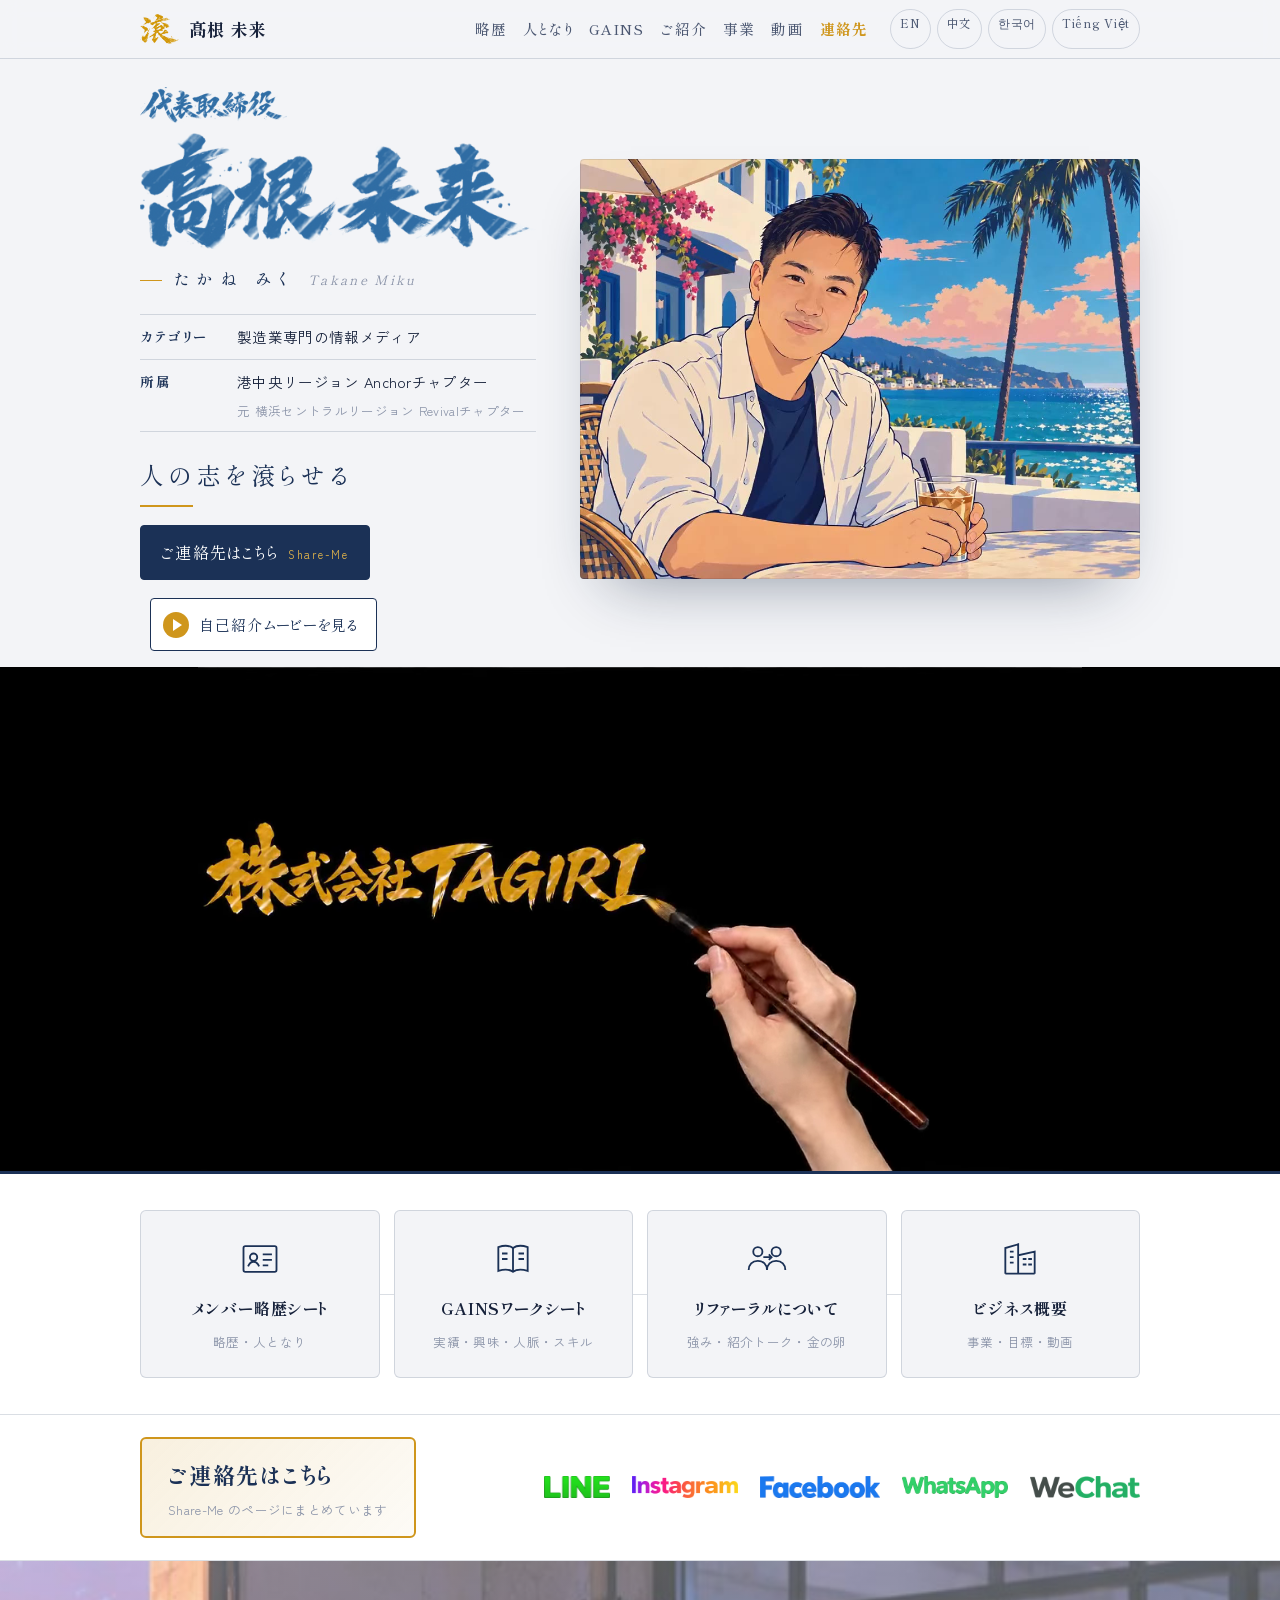
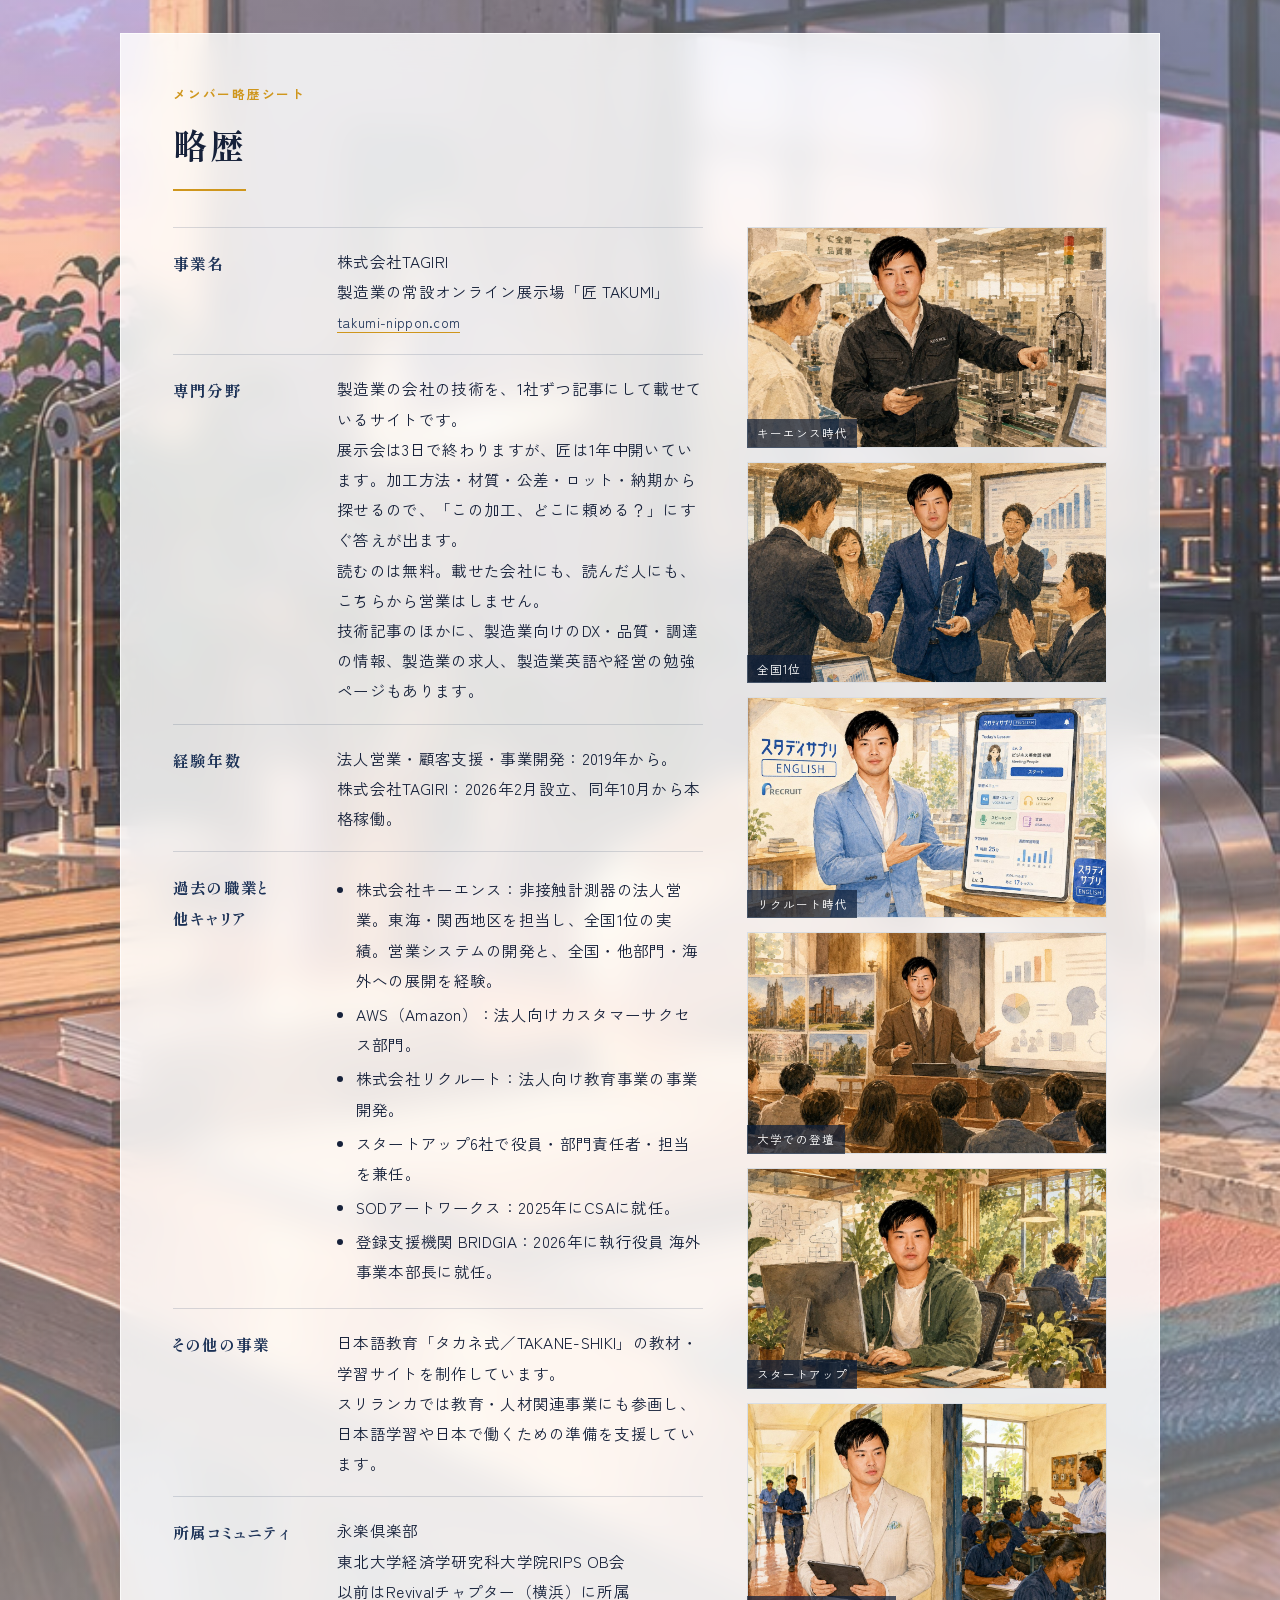
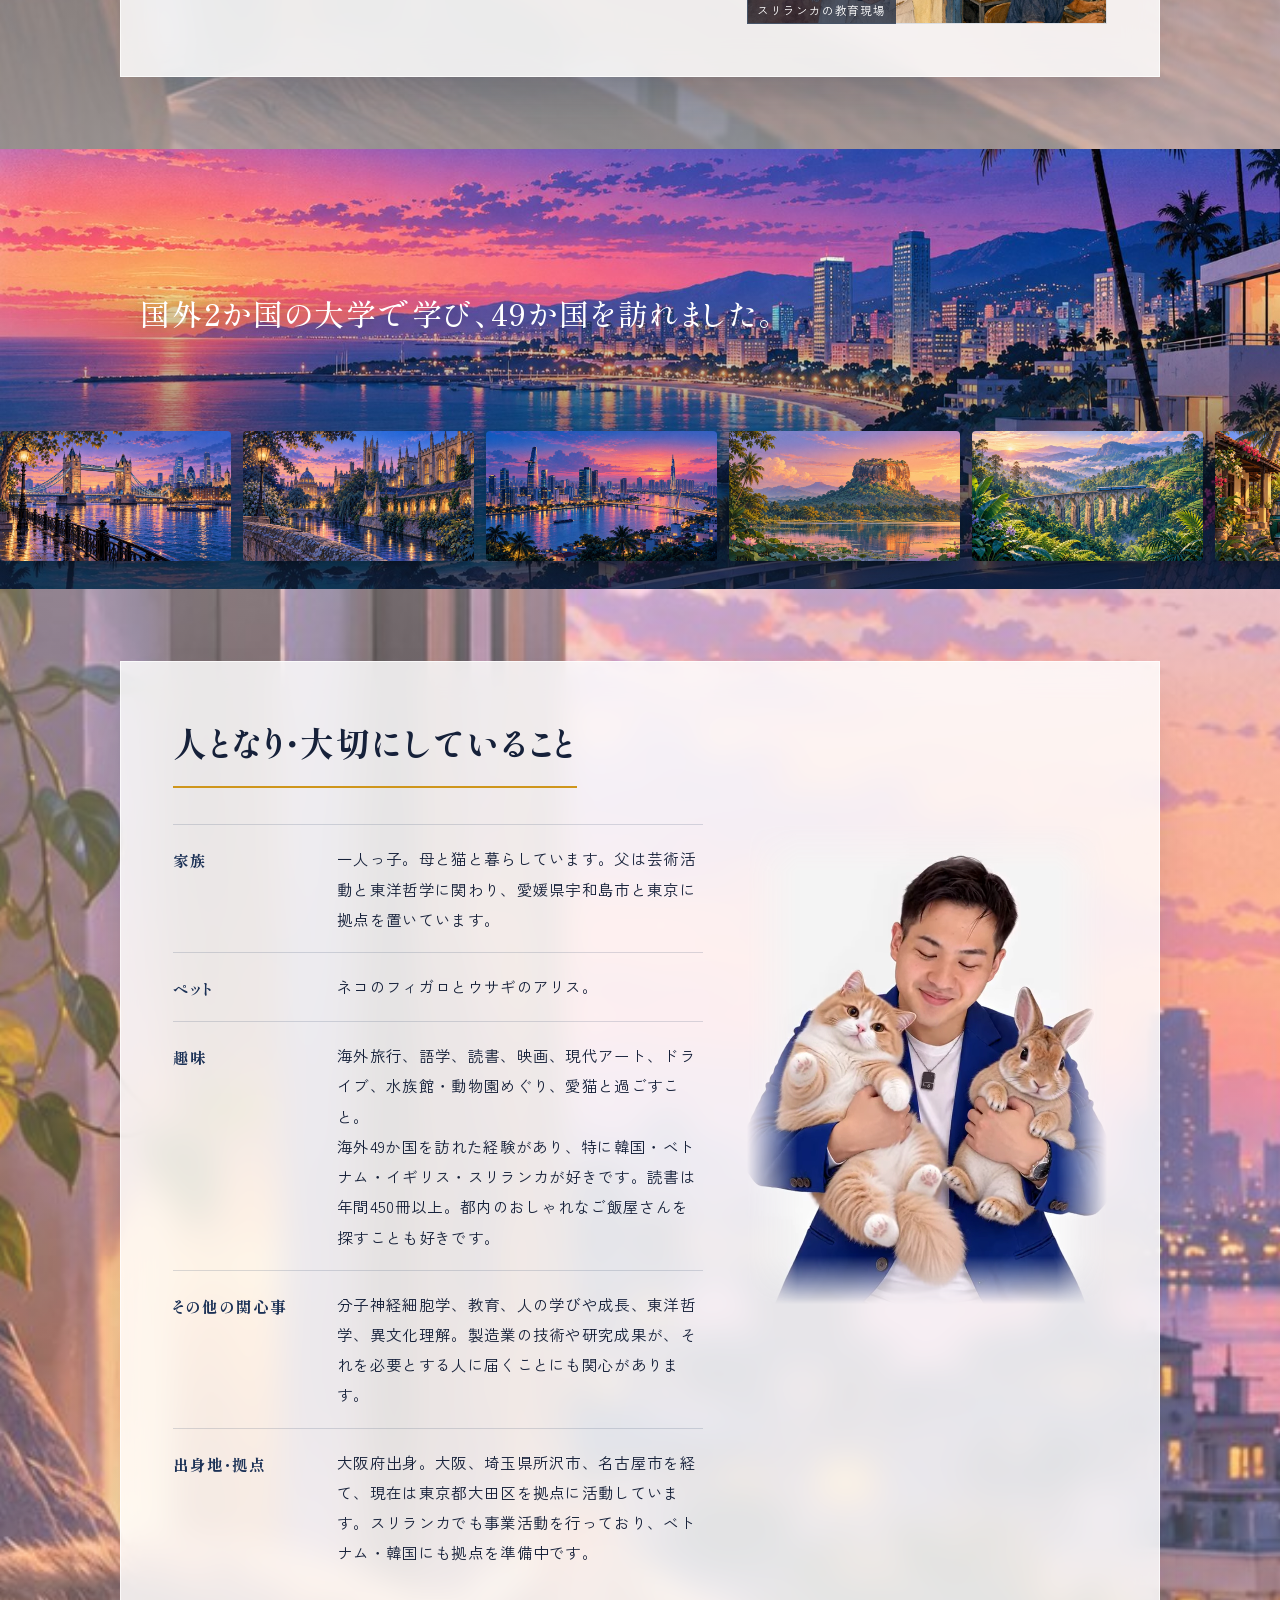
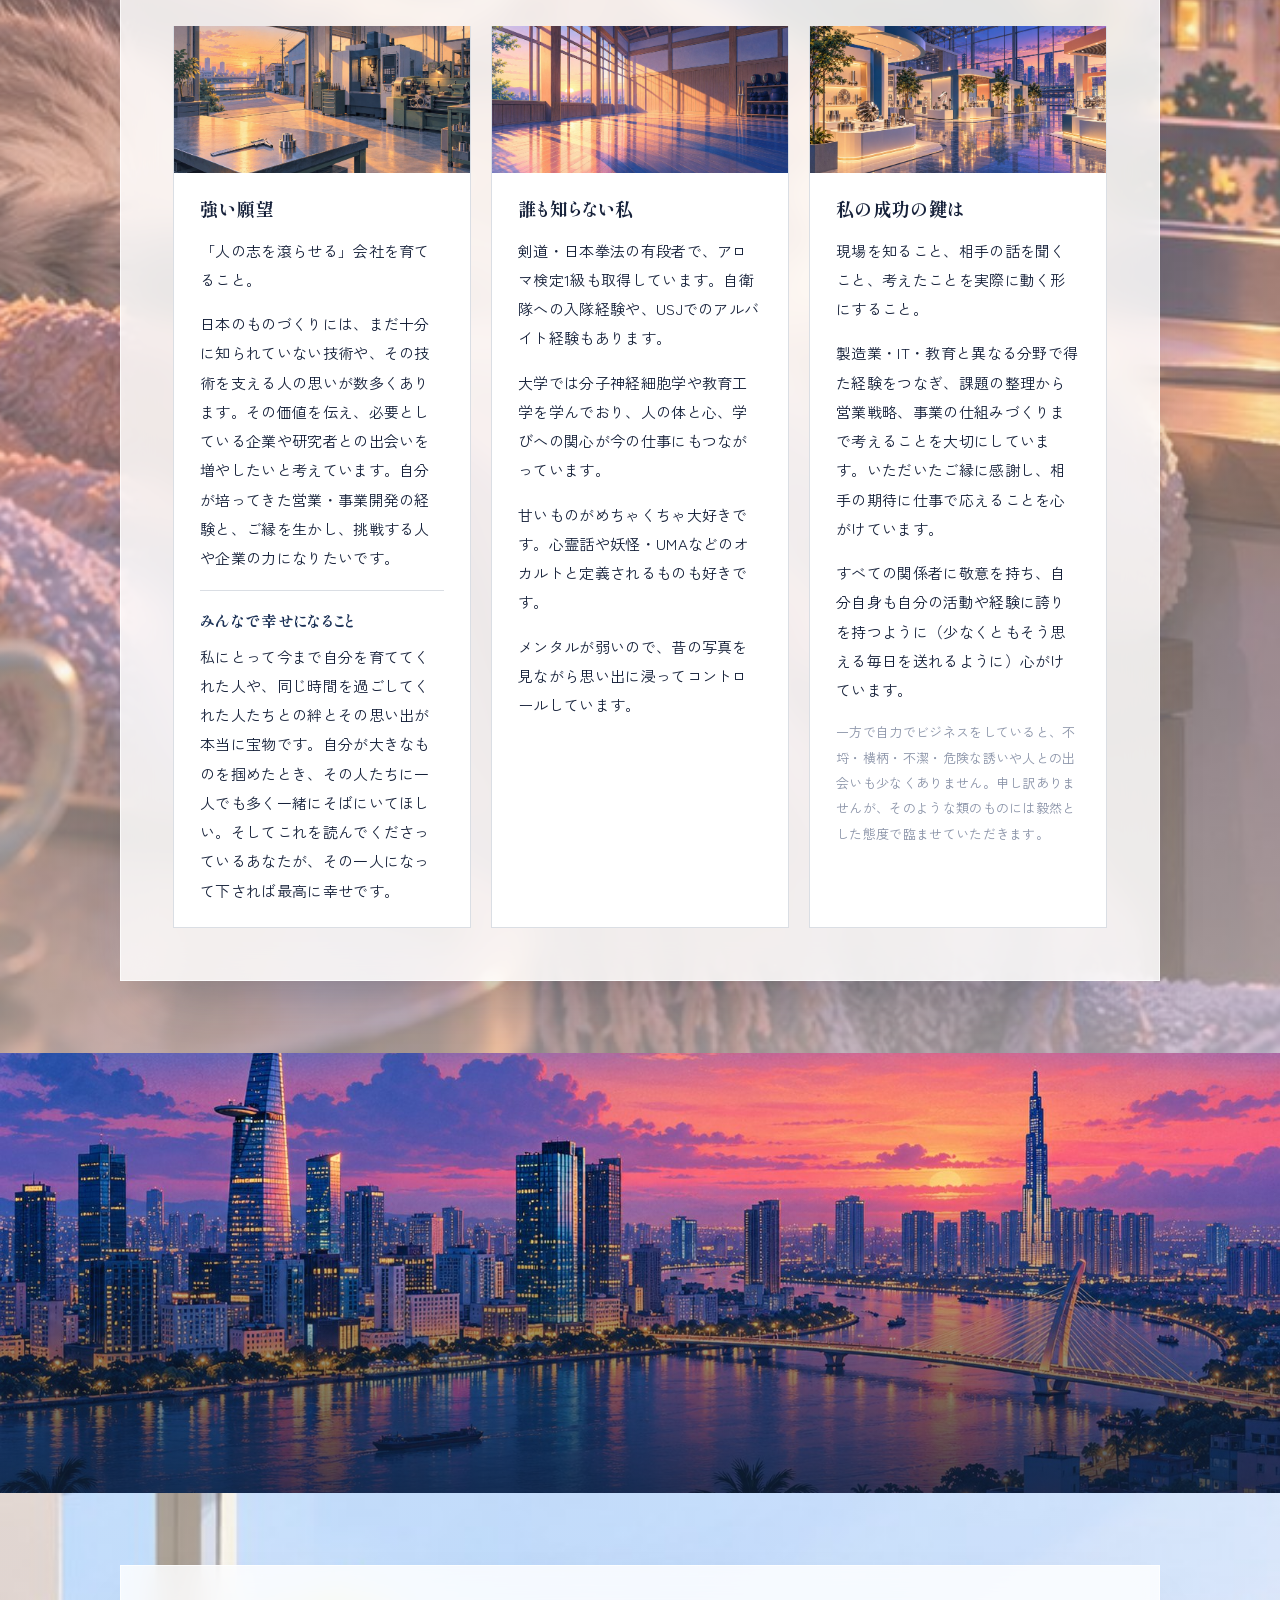
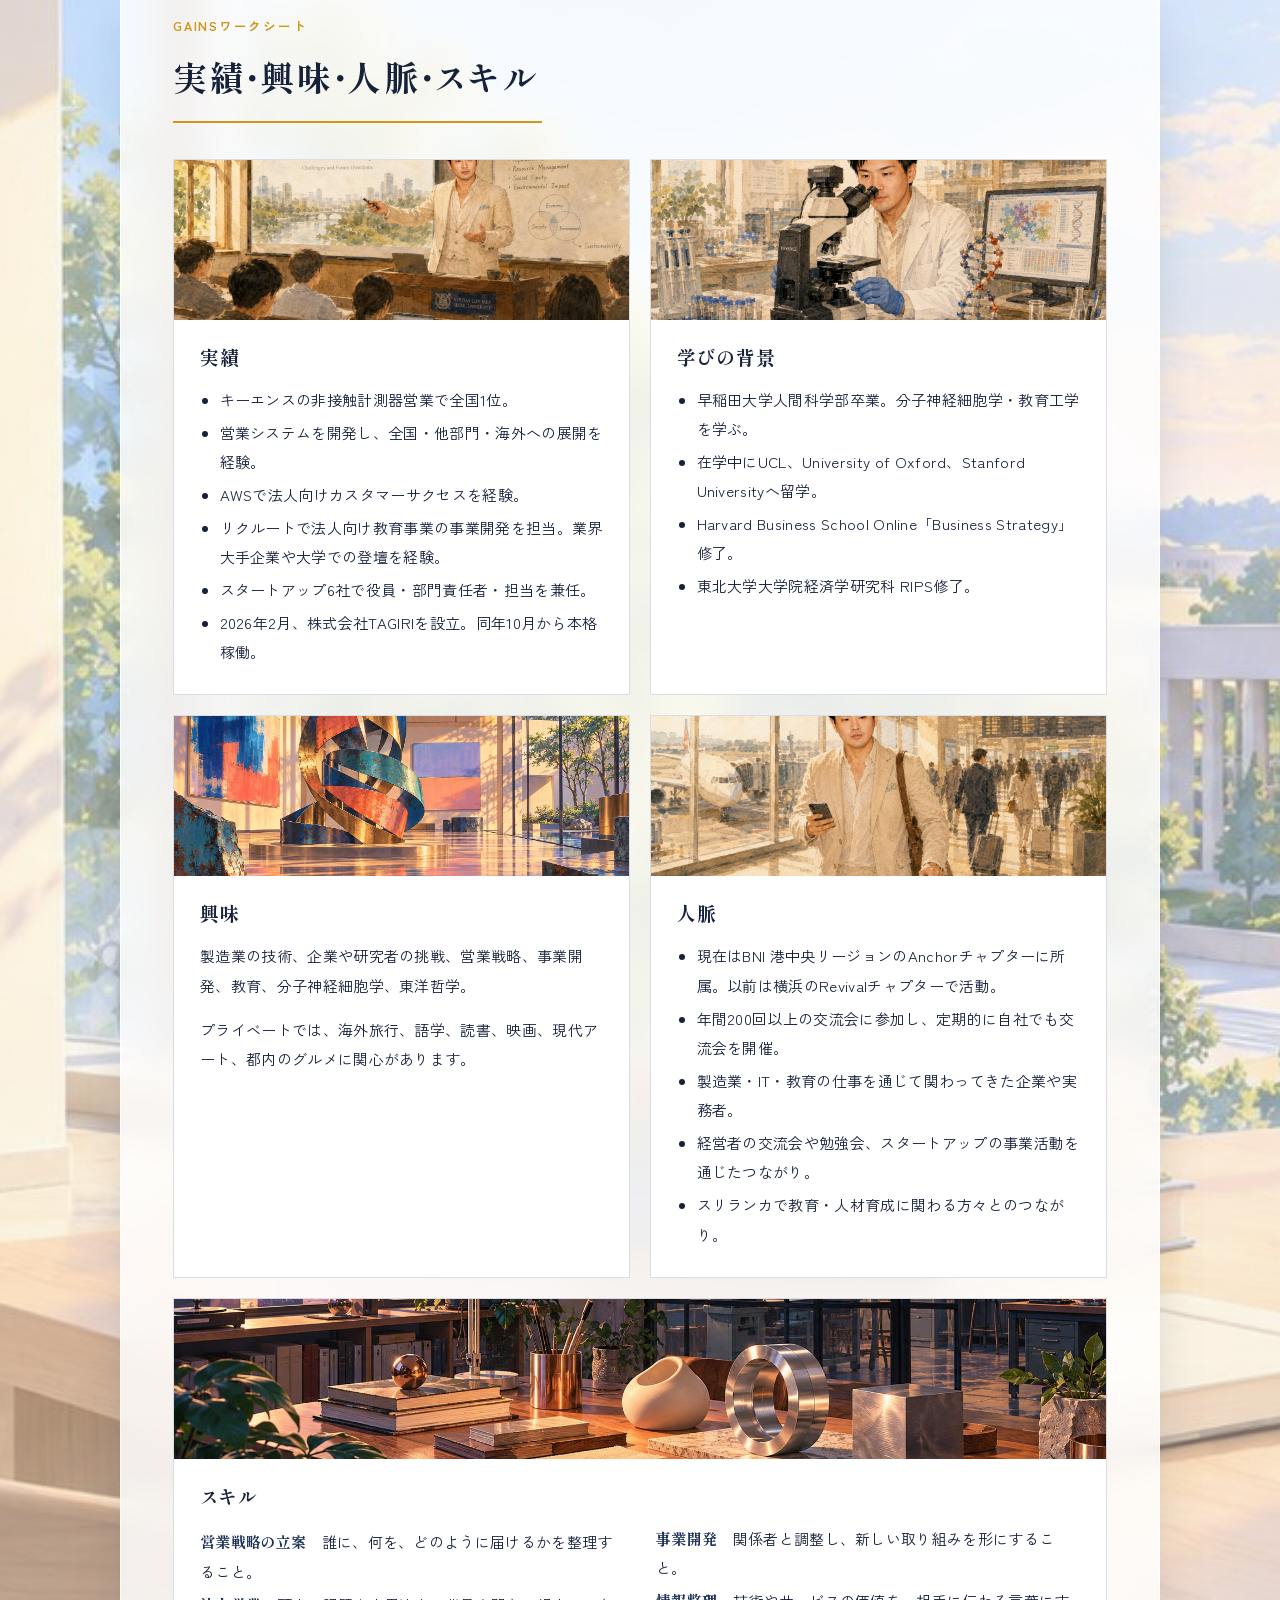
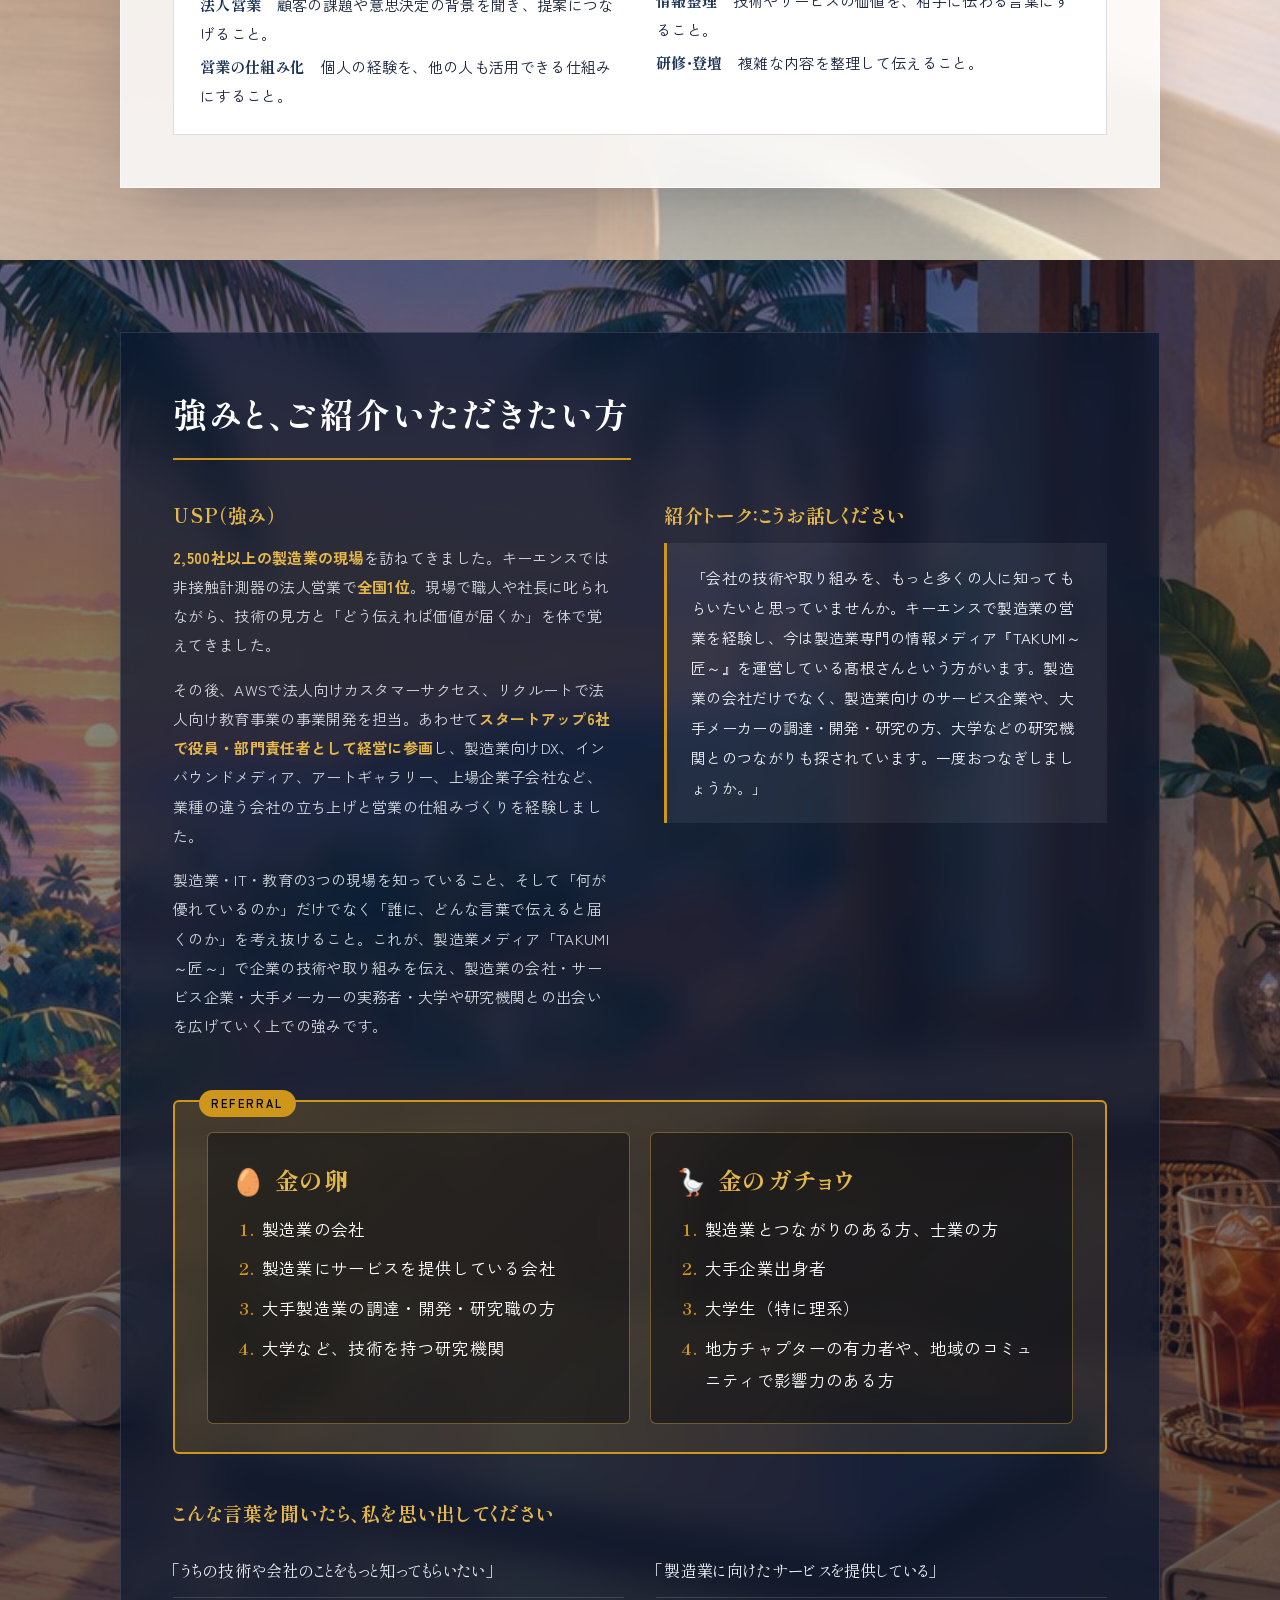
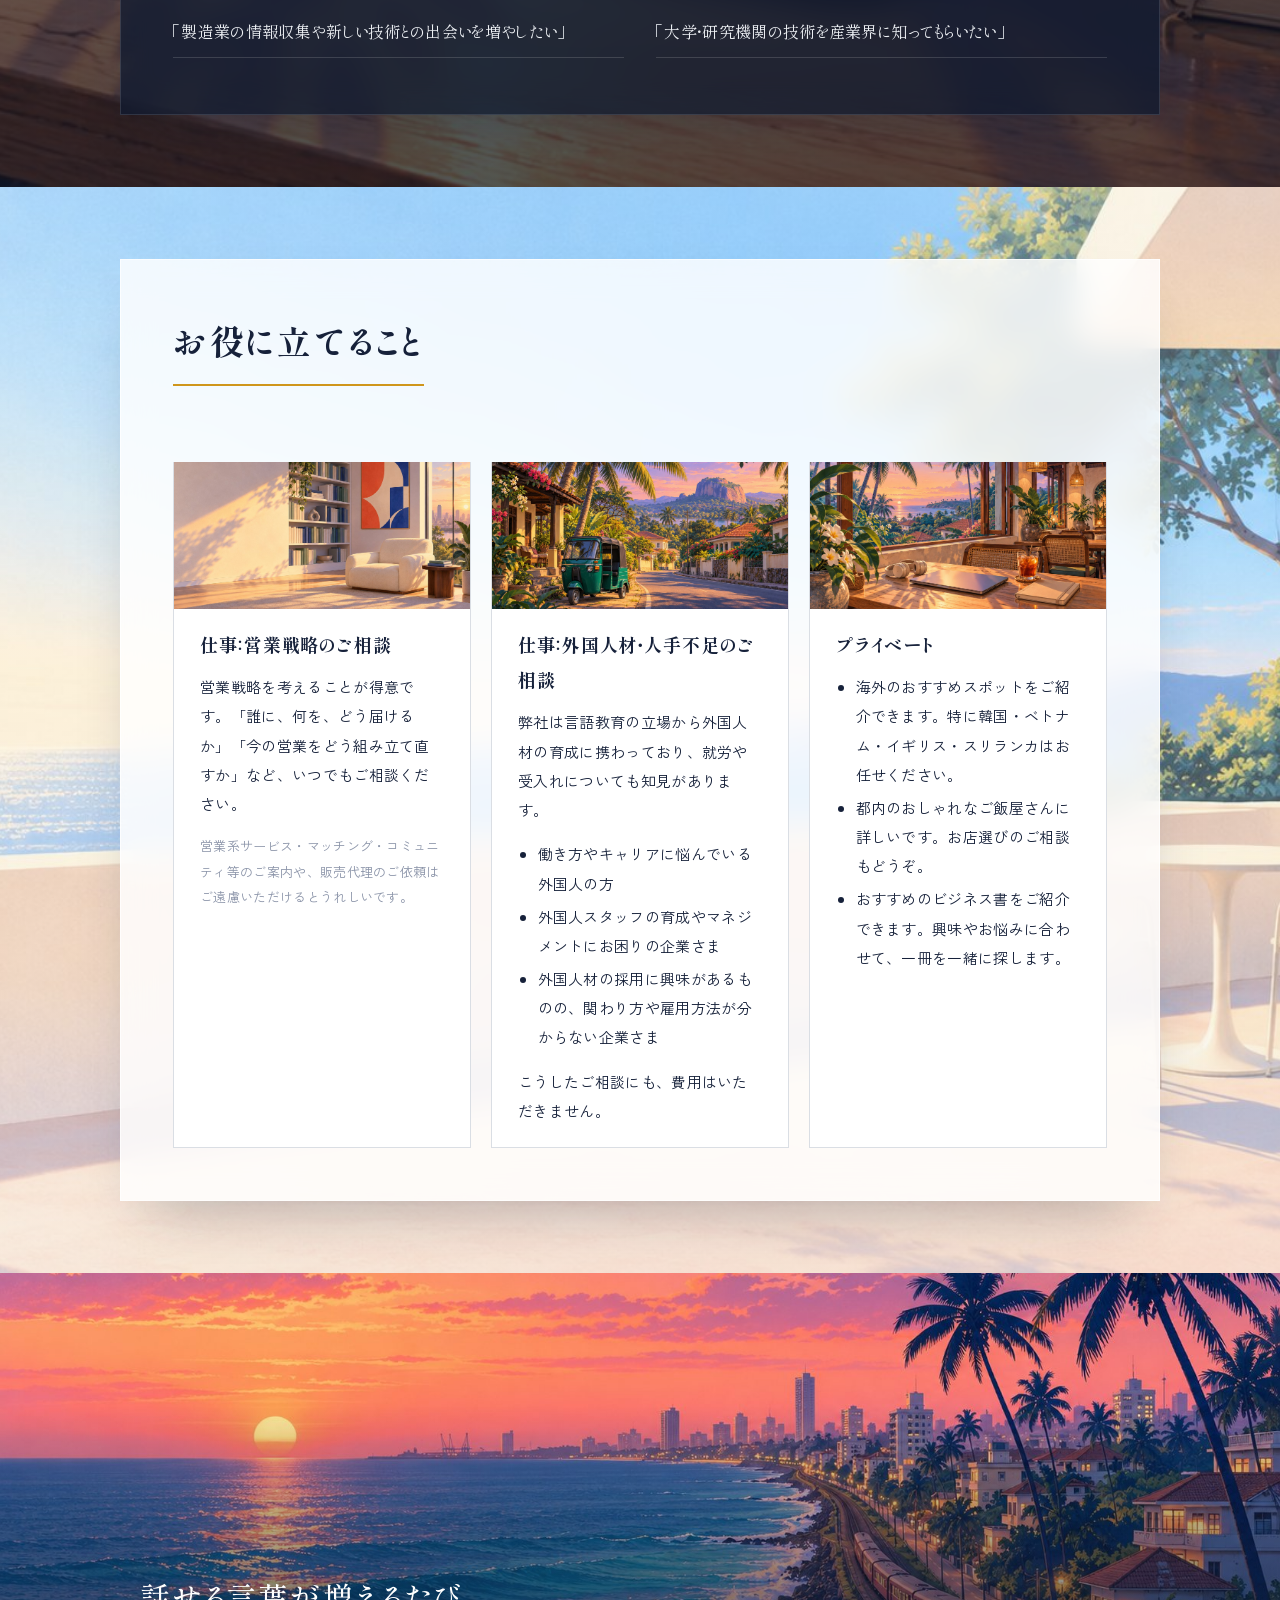
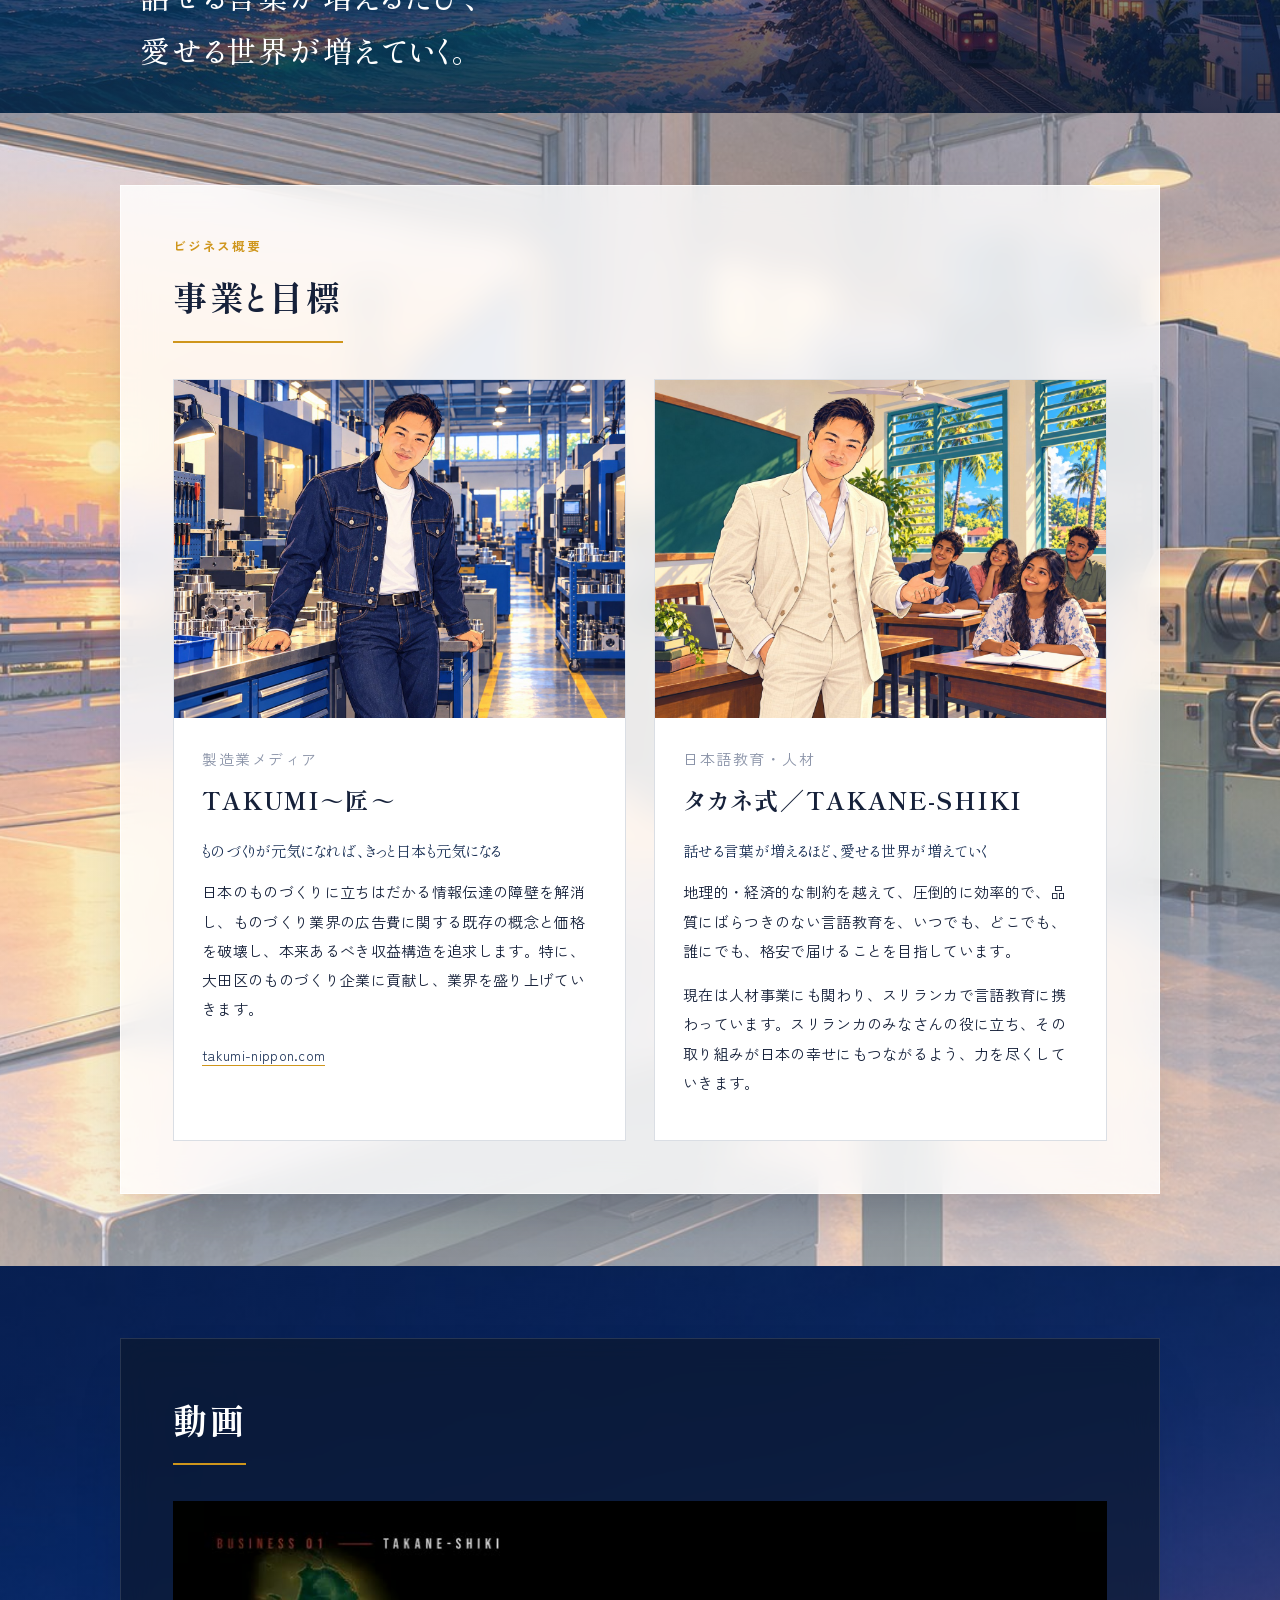
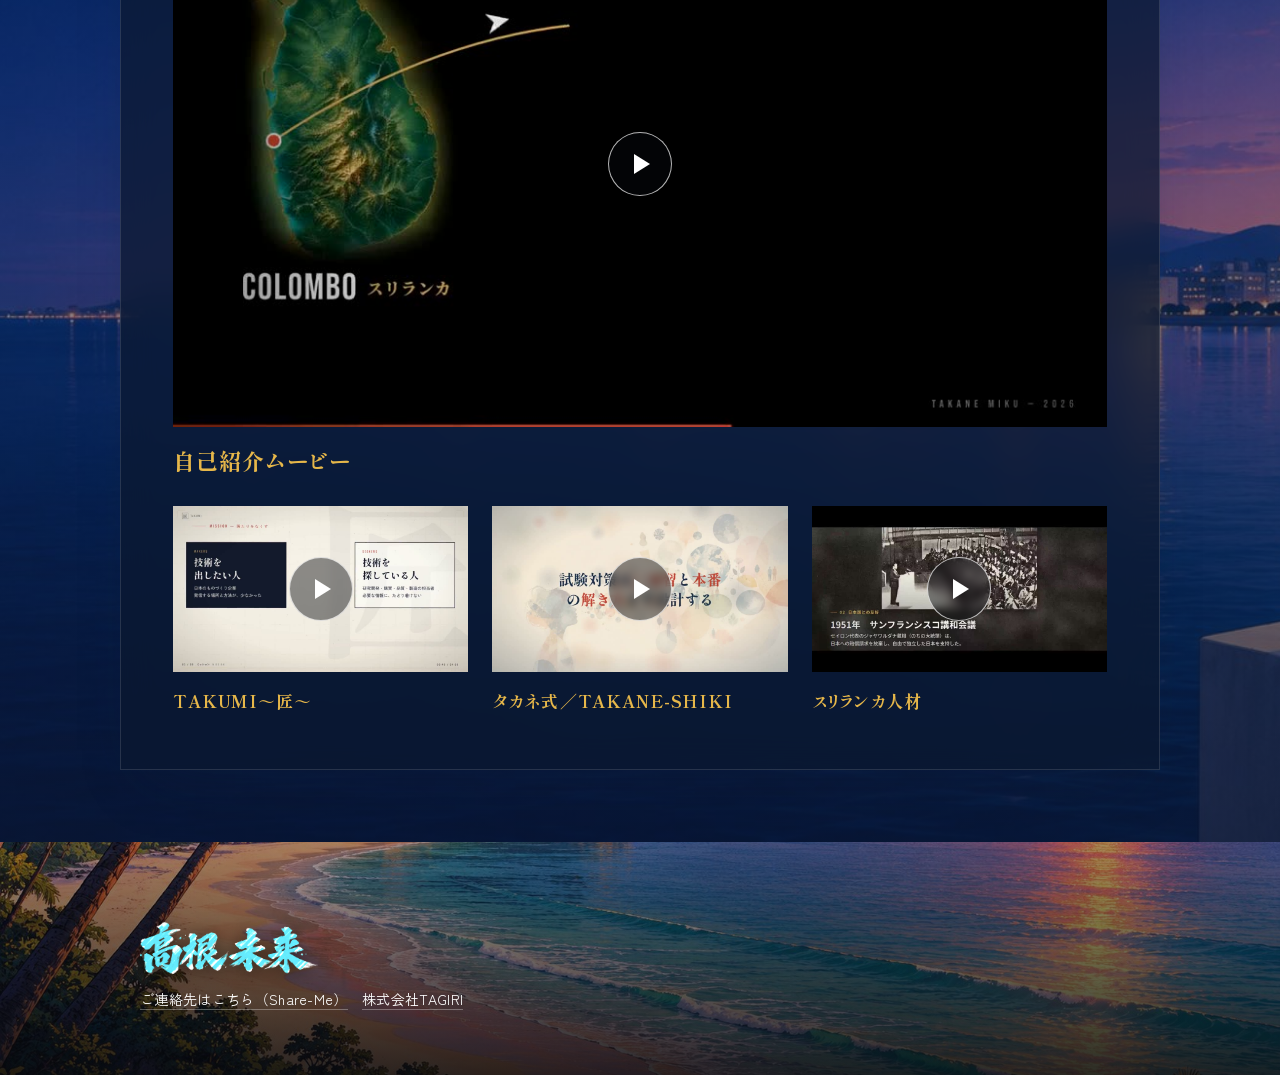
==== index.html @ 03293dcf "自己紹介ムービーを動画セクションの先頭に大きく配置、トップに「自己紹介ムービーを見る」ボタン Co-Authored-By: Claude Fable 5.1 <noreply@anthropic.c" ====
<!doctype html>
<html lang="ja">
<head>
<meta charset="utf-8">
<meta name="viewport" content="width=device-width, initial-scale=1">
<meta name="robots" content="noindex, nofollow, noarchive">
<title>髙根 未来</title>
<meta name="description" content="髙根 未来（株式会社TAGIRI 代表取締役）の自己紹介ページ">
<link rel="preconnect" href="https://fonts.googleapis.com">
<link rel="preconnect" href="https://fonts.gstatic.com" crossorigin>
<link href="https://fonts.googleapis.com/css2?family=Shippori+Mincho:wght@500;700&family=Zen+Kaku+Gothic+New:wght@400;500;700&display=swap" rel="stylesheet">
<link rel="stylesheet" href="assets/style.css?v=20261019g">
<link rel="icon" href="data:image/svg+xml,%3Csvg xmlns='http://www.w3.org/2000/svg' viewBox='0 0 32 32'%3E%3Crect width='32' height='32' rx='4' fill='%2307090e'/%3E%3Ctext x='16' y='23' text-anchor='middle' font-size='20' font-family='serif' font-weight='700' fill='%23cf961c'%3E滾%3C/text%3E%3C/svg%3E">
</head>
<body>

<header class="top">
  <div class="wrap">
    <a class="brand" href="#"><img src="assets/lettering/tagiru.png" alt="滾"><span>髙根 未来</span></a>
    <nav class="nav">
      <a href="#bio">略歴</a>
      <a href="#person">人となり</a>
      <a href="#gains">GAINS</a>
      <a href="#ask">ご紹介</a>
      <a href="#works">事業</a>
      <a href="#videos">動画</a>
      <a class="nav-contact" href="#contact">連絡先</a>
      <a class="nav-lang" href="en.html">EN</a>
      <a class="nav-lang" href="zh.html">中文</a>
      <a class="nav-lang" href="ko.html">한국어</a>
      <a class="nav-lang" href="vi.html">Tiếng Việt</a>
    </nav>
  </div>
</header>

<section class="hero">
  <div class="wrap">
    <div class="hero-text">
      <img class="lettering-title rise" src="assets/lettering/title.png" alt="代表取締役">
      <img class="lettering-name rise" src="assets/lettering/name.png" alt="髙根 未来">
      <p class="reading rise"><span class="kana">たかね みく</span><span class="roman">Takane Miku</span></p>
      <dl class="hero-facts rise">
        <div><dt>カテゴリー</dt><dd>製造業専門の情報メディア</dd></div>
        <div><dt>所属</dt><dd>港中央リージョン Anchorチャプター<br><small>元 横浜セントラルリージョン Revivalチャプター</small></dd></div>
      </dl>
      <p class="tagline rise">人の志を滾らせる</p>
      <a class="contact-btn rise" href="https://share-me.design/miku39219?p=2775" target="_blank" rel="noopener">ご連絡先はこちら<span>Share-Me</span></a>
      <a class="watch-btn rise" href="#selfIntro" id="watchBtn"><b></b>自己紹介ムービーを見る</a>
    </div>
    <div class="hero-video rise">
      <video autoplay muted loop playsinline poster="assets/hero-poster.jpg">
        <source src="assets/hero-loop.mp4" type="video/mp4">
        <source src="assets/hero-loop.webm" type="video/webm">
      </video>
    </div>
  </div>
  <div class="brush rise" id="brush">
    <video id="brushVideo" muted playsinline preload="auto" poster="assets/intro-end.jpg">
      <source src="assets/intro.mp4" type="video/mp4">
      <source src="assets/intro.webm" type="video/webm">
    </video>
    <button class="replay" id="brushReplay" type="button" aria-label="もう一度再生">↻</button>
  </div>
</section>

<nav class="cards" aria-label="目次">
  <div class="wrap">
    <a class="card rise" href="#bio">
      <svg viewBox="0 0 48 48" fill="none" stroke="currentColor" stroke-width="2"><rect x="6" y="10" width="36" height="28" rx="2"/><circle cx="17" cy="22" r="4"/><path d="M11 32c1.5-3.5 4-5 6-5s4.5 1.5 6 5M27 19h10M27 25h10M27 31h6"/></svg>
      <span>メンバー略歴シート</span>
      <small>略歴・人となり</small>
    </a>
    <a class="card rise" href="#gains">
      <svg viewBox="0 0 48 48" fill="none" stroke="currentColor" stroke-width="2"><path d="M24 12c-4-3-10-3-16-1v26c6-2 12-2 16 1 4-3 10-3 16-1V11c-6-2-12-2-16 1z"/><path d="M24 12v26M12 18h6M12 24h6M30 18h6M30 24h6"/></svg>
      <span>GAINSワークシート</span>
      <small>実績・興味・人脈・スキル</small>
    </a>
    <a class="card rise" href="#ask">
      <svg viewBox="0 0 48 48" fill="none" stroke="currentColor" stroke-width="2"><circle cx="14" cy="16" r="5"/><circle cx="34" cy="16" r="5"/><path d="M4 36c0-6 4-10 10-10s10 4 10 10M24 36c0-6 4-10 10-10s10 4 10 10"/><path d="M20 22h8M26 19l3 3-3 3"/></svg>
      <span>リファーラルについて</span>
      <small>強み・紹介トーク・金の卵</small>
    </a>
    <a class="card rise" href="#works">
      <svg viewBox="0 0 48 48" fill="none" stroke="currentColor" stroke-width="2"><path d="M8 40V12l14-4v32M22 40V20l18-4v24M8 40h32"/><path d="M13 16h4M13 22h4M13 28h4M27 24h4M33 24h4M27 30h4M33 30h4"/></svg>
      <span>ビジネス概要</span>
      <small>事業・目標・動画</small>
    </a>
  </div>
</nav>

<section class="contact" id="contact">
  <div class="wrap">
    <a class="contact-main" href="https://share-me.design/miku39219?p=2775" target="_blank" rel="noopener">
      <span class="contact-label">ご連絡先はこちら</span>
      <span class="contact-sub">Share-Me のページにまとめています</span>
    </a>
    <div class="sns">
      <a href="https://share-me.design/miku39219?p=2775" target="_blank" rel="noopener"><img src="assets/sns/line.png" alt="LINE"></a>
      <a href="https://share-me.design/miku39219?p=2775" target="_blank" rel="noopener"><img src="assets/sns/instagram.png" alt="Instagram"></a>
      <a href="https://share-me.design/miku39219?p=2775" target="_blank" rel="noopener"><img src="assets/sns/facebook.png" alt="Facebook"></a>
      <a href="https://share-me.design/miku39219?p=2775" target="_blank" rel="noopener"><img src="assets/sns/whatsapp.png" alt="WhatsApp"></a>
      <a href="https://share-me.design/miku39219?p=2775" target="_blank" rel="noopener"><img src="assets/sns/wechat.png" alt="WeChat"></a>
    </div>
  </div>
</section>

<main>
  <section class="section photo" id="bio" style="--img:url(../uploads/bg/workshop-desk.jpg)">
    <div class="wrap">
      <p class="part rv">メンバー略歴シート</p>
      <h2 class="rv">略歴</h2>
      <div class="split">
      <dl class="facts rv">
        <div><dt>事業名</dt><dd>株式会社TAGIRI<br>製造業の常設オンライン展示場「匠 TAKUMI」<br><a class="textlink" href="https://takumi-nippon.com/" target="_blank" rel="noopener">takumi-nippon.com</a></dd></div>
        <div><dt>専門分野</dt><dd>製造業の会社の技術を、1社ずつ記事にして載せているサイトです。<br>展示会は3日で終わりますが、匠は1年中開いています。加工方法・材質・公差・ロット・納期から探せるので、「この加工、どこに頼める？」にすぐ答えが出ます。<br>読むのは無料。載せた会社にも、読んだ人にも、こちらから営業はしません。<br>技術記事のほかに、製造業向けのDX・品質・調達の情報、製造業の求人、製造業英語や経営の勉強ページもあります。</dd></div>
        <div><dt>経験年数</dt><dd>法人営業・顧客支援・事業開発：2019年から。<br>株式会社TAGIRI：2026年2月設立、同年10月から本格稼働。</dd></div>
        <div><dt>過去の職業と<br>他キャリア</dt><dd>
          <ul>
            <li>株式会社キーエンス：非接触計測器の法人営業。東海・関西地区を担当し、全国1位の実績。営業システムの開発と、全国・他部門・海外への展開を経験。</li>
            <li>AWS（Amazon）：法人向けカスタマーサクセス部門。</li>
            <li>株式会社リクルート：法人向け教育事業の事業開発。</li>
            <li>スタートアップ6社で役員・部門責任者・担当を兼任。</li>
            <li>SODアートワークス：2025年にCSAに就任。</li>
            <li>登録支援機関 BRIDGIA：2026年に執行役員 海外事業本部長に就任。</li>
          </ul>
        </dd></div>
        <div><dt>その他の事業</dt><dd>日本語教育「タカネ式／TAKANE-SHIKI」の教材・学習サイトを制作しています。<br>スリランカでは教育・人材関連事業にも参画し、日本語学習や日本で働くための準備を支援しています。</dd></div>
        <div><dt>所属コミュニティ</dt><dd>永楽倶楽部<br>東北大学経済学研究科大学院RIPS OB会<br>以前はRevivalチャプター（横浜）に所属</dd></div>
      </dl>
      <div class="side-stack rv">
        <figure><img src="uploads/career/keyence.jpg" alt="" loading="lazy"><figcaption>キーエンス時代</figcaption></figure>
        <figure><img src="uploads/career/award.jpg" alt="" loading="lazy"><figcaption>全国1位</figcaption></figure>
        <figure><img src="uploads/career/studysapuri.jpg" alt="" loading="lazy"><figcaption>リクルート時代</figcaption></figure>
        <figure><img src="uploads/career/univ-lecture.jpg" alt="" loading="lazy"><figcaption>大学での登壇</figcaption></figure>
        <figure><img src="uploads/career/startup.jpg" alt="" loading="lazy"><figcaption>スタートアップ</figcaption></figure>
        <figure><img src="uploads/career/srilanka-school.jpg" alt="" loading="lazy"><figcaption>スリランカの教育現場</figcaption></figure>
      </div>
      </div>
    </div>
  </section>

  <div class="band" style="--img:url(../uploads/bg/coast-road.jpg); --pos:center 40%">
    <div class="wrap"><p class="band-text rv">国外2か国の大学で学び、49か国を訪れました。</p></div>
    <div class="strip" aria-hidden="true"><div class="strip-track"><img src="uploads/bg/london.jpg" alt="" loading="lazy"><img src="uploads/bg/oxford.jpg" alt="" loading="lazy"><img src="uploads/bg/city-river.jpg" alt="" loading="lazy"><img src="uploads/bg/sigiriya.jpg" alt="" loading="lazy"><img src="uploads/bg/srilanka-train.jpg" alt="" loading="lazy"><img src="uploads/bg/tuktuk.jpg" alt="" loading="lazy"><img src="uploads/bg/colombo-train.jpg" alt="" loading="lazy"><img src="uploads/bg/promenade.jpg" alt="" loading="lazy"><img src="uploads/bg/beach-sunset.jpg" alt="" loading="lazy"><img src="uploads/bg/osaka-castle.jpg" alt="" loading="lazy"><img src="uploads/bg/sea-sunset.jpg" alt="" loading="lazy"><img src="uploads/bg/white-arch-pool.jpg" alt="" loading="lazy"><img src="uploads/bg/london.jpg" alt="" loading="lazy"><img src="uploads/bg/oxford.jpg" alt="" loading="lazy"><img src="uploads/bg/city-river.jpg" alt="" loading="lazy"><img src="uploads/bg/sigiriya.jpg" alt="" loading="lazy"><img src="uploads/bg/srilanka-train.jpg" alt="" loading="lazy"><img src="uploads/bg/tuktuk.jpg" alt="" loading="lazy"><img src="uploads/bg/colombo-train.jpg" alt="" loading="lazy"><img src="uploads/bg/promenade.jpg" alt="" loading="lazy"><img src="uploads/bg/beach-sunset.jpg" alt="" loading="lazy"><img src="uploads/bg/osaka-castle.jpg" alt="" loading="lazy"><img src="uploads/bg/sea-sunset.jpg" alt="" loading="lazy"><img src="uploads/bg/white-arch-pool.jpg" alt="" loading="lazy"></div></div>
  </div>

  <section class="section photo" id="person" style="--img:url(../uploads/bg/cat-window.jpg); --pos:center 30%">
    <div class="wrap">
      <h2 class="rv">人となり・大切にしていること</h2>
      <div class="split">
      <dl class="facts rv">
        <div><dt>家族</dt><dd>一人っ子。母と猫と暮らしています。父は芸術活動と東洋哲学に関わり、愛媛県宇和島市と東京に拠点を置いています。</dd></div>
        <div><dt>ペット</dt><dd>ネコのフィガロとウサギのアリス。</dd></div>
        <div><dt>趣味</dt><dd>海外旅行、語学、読書、映画、現代アート、ドライブ、水族館・動物園めぐり、愛猫と過ごすこと。<br>海外49か国を訪れた経験があり、特に韓国・ベトナム・イギリス・スリランカが好きです。読書は年間450冊以上。都内のおしゃれなご飯屋さんを探すことも好きです。</dd></div>
        <div><dt>その他の関心事</dt><dd>分子神経細胞学、教育、人の学びや成長、東洋哲学、異文化理解。製造業の技術や研究成果が、それを必要とする人に届くことにも関心があります。</dd></div>
        <div><dt>出身地・拠点</dt><dd>大阪府出身。大阪、埼玉県所沢市、名古屋市を経て、現在は東京都大田区を拠点に活動しています。スリランカでも事業活動を行っており、ベトナム・韓国にも拠点を準備中です。</dd></div>
      </dl>
      <figure class="side cutout rv"><video autoplay muted loop playsinline poster="assets/pets-poster.jpg"><source src="assets/pets-loop.mp4" type="video/mp4"><source src="assets/pets-loop.webm" type="video/webm"></video></figure>
      </div>
      <div class="three rv">
        <div class="box">
          <div class="bh" style="--img:url(../uploads/bg/factory-sunset.jpg)"></div>
          <h3>強い願望</h3>
          <p>「人の志を滾らせる」会社を育てること。</p>
          <p>日本のものづくりには、まだ十分に知られていない技術や、その技術を支える人の思いが数多くあります。その価値を伝え、必要としている企業や研究者との出会いを増やしたいと考えています。自分が培ってきた営業・事業開発の経験と、ご縁を生かし、挑戦する人や企業の力になりたいです。</p>
          <h4>みんなで幸せになること</h4>
          <p>私にとって今まで自分を育ててくれた人や、同じ時間を過ごしてくれた人たちとの絆とその思い出が本当に宝物です。自分が大きなものを掴めたとき、その人たちに一人でも多く一緒にそばにいてほしい。そしてこれを読んでくださっているあなたが、その一人になって下されば最高に幸せです。</p>
        </div>
        <div class="box">
          <div class="bh" style="--img:url(../uploads/bg/dojo.jpg)"></div>
          <h3>誰も知らない私</h3>
          <p>剣道・日本拳法の有段者で、アロマ検定1級も取得しています。自衛隊への入隊経験や、USJでのアルバイト経験もあります。</p>
          <p>大学では分子神経細胞学や教育工学を学んでおり、人の体と心、学びへの関心が今の仕事にもつながっています。</p>
          <p>甘いものがめちゃくちゃ大好きです。心霊話や妖怪・UMAなどのオカルトと定義されるものも好きです。</p>
          <p>メンタルが弱いので、昔の写真を見ながら思い出に浸ってコントロールしています。</p>
        </div>
        <div class="box">
          <div class="bh" style="--img:url(../uploads/bg/expo-hall.jpg)"></div>
          <h3>私の成功の鍵は</h3>
          <p>現場を知ること、相手の話を聞くこと、考えたことを実際に動く形にすること。</p>
          <p>製造業・IT・教育と異なる分野で得た経験をつなぎ、課題の整理から営業戦略、事業の仕組みづくりまで考えることを大切にしています。いただいたご縁に感謝し、相手の期待に仕事で応えることを心がけています。</p>
          <p>すべての関係者に敬意を持ち、自分自身も自分の活動や経験に誇りを持つように（少なくともそう思える毎日を送れるように）心がけています。</p>
          <p class="note">一方で自力でビジネスをしていると、不埒・横柄・不潔・危険な誘いや人との出会いも少なくありません。申し訳ありませんが、そのような類のものには毅然とした態度で臨ませていただきます。</p>
        </div>
      </div>
    </div>
  </section>

  <div class="band" style="--img:url(../uploads/bg/city-river.jpg); --pos:center 40%">
    <div class="wrap"><p class="band-text rv">今はスリランカと、韓国・ベトナムを中心に<br>ビジネスで関わらせていただいています。</p></div>
  </div>

  <section class="section photo" id="gains" style="--img:url(../uploads/bg/study-desk.jpg)">
    <div class="wrap">
      <p class="part rv">GAINSワークシート</p>
      <h2 class="rv">実績・興味・人脈・スキル</h2>
      <div class="gains">
        <div class="gain rv">
          <div class="bh" style="--img:url(../uploads/career/seoul-lecture.jpg)"></div>
          <h3>実績</h3>
          <ul>
            <li>キーエンスの非接触計測器営業で全国1位。</li>
            <li>営業システムを開発し、全国・他部門・海外への展開を経験。</li>
            <li>AWSで法人向けカスタマーサクセスを経験。</li>
            <li>リクルートで法人向け教育事業の事業開発を担当。業界大手企業や大学での登壇を経験。</li>
            <li>スタートアップ6社で役員・部門責任者・担当を兼任。</li>
            <li>2026年2月、株式会社TAGIRIを設立。同年10月から本格稼働。</li>
          </ul>
        </div>
        <div class="gain rv">
          <div class="bh" style="--img:url(../uploads/career/lab.jpg)"></div>
          <h3>学びの背景</h3>
          <ul>
            <li>早稲田大学人間科学部卒業。分子神経細胞学・教育工学を学ぶ。</li>
            <li>在学中にUCL、University of Oxford、Stanford Universityへ留学。</li>
            <li>Harvard Business School Online「Business Strategy」修了。</li>
            <li>東北大学大学院経済学研究科 RIPS修了。</li>
          </ul>
        </div>
        <div class="gain rv">
          <div class="bh" style="--img:url(../uploads/bg/gallery.jpg)"></div>
          <h3>興味</h3>
          <p>製造業の技術、企業や研究者の挑戦、営業戦略、事業開発、教育、分子神経細胞学、東洋哲学。</p>
          <p>プライベートでは、海外旅行、語学、読書、映画、現代アート、都内のグルメに関心があります。</p>
        </div>
        <div class="gain rv">
          <div class="bh" style="--img:url(../uploads/career/airport.jpg)"></div>
          <h3>人脈</h3>
          <ul>
            <li>現在はBNI 港中央リージョンのAnchorチャプターに所属。以前は横浜のRevivalチャプターで活動。</li>
            <li>年間200回以上の交流会に参加し、定期的に自社でも交流会を開催。</li>
            <li>製造業・IT・教育の仕事を通じて関わってきた企業や実務者。</li>
            <li>経営者の交流会や勉強会、スタートアップの事業活動を通じたつながり。</li>
            <li>スリランカで教育・人材育成に関わる方々とのつながり。</li>
          </ul>
        </div>
        <div class="gain rv wide">
          <div class="bh" style="--img:url(../uploads/bg/workshop-desk.jpg)"></div>
          <h3>スキル</h3>
          <ul class="two-col">
            <li><b>営業戦略の立案</b>　誰に、何を、どのように届けるかを整理すること。</li>
            <li><b>法人営業</b>　顧客の課題や意思決定の背景を聞き、提案につなげること。</li>
            <li><b>営業の仕組み化</b>　個人の経験を、他の人も活用できる仕組みにすること。</li>
            <li><b>事業開発</b>　関係者と調整し、新しい取り組みを形にすること。</li>
            <li><b>情報整理</b>　技術やサービスの価値を、相手に伝わる言葉にすること。</li>
            <li><b>研修・登壇</b>　複雑な内容を整理して伝えること。</li>
          </ul>
        </div>
      </div>
    </div>
  </section>

  <section class="section dark photo" id="ask" style="--img:url(../uploads/bg/cafe-laptop.jpg)">
    <div class="wrap">
      <h2 class="rv">強みと、ご紹介いただきたい方</h2>
      <div class="ask-grid">
        <div class="rv">
          <h3>USP（強み）</h3>
          <p><b>2,500社以上の製造業の現場</b>を訪ねてきました。キーエンスでは非接触計測器の法人営業で<b>全国1位</b>。現場で職人や社長に叱られながら、技術の見方と「どう伝えれば価値が届くか」を体で覚えてきました。</p>
          <p>その後、AWSで法人向けカスタマーサクセス、リクルートで法人向け教育事業の事業開発を担当。あわせて<b>スタートアップ6社で役員・部門責任者として経営に参画</b>し、製造業向けDX、インバウンドメディア、アートギャラリー、上場企業子会社など、業種の違う会社の立ち上げと営業の仕組みづくりを経験しました。</p>
          <p>製造業・IT・教育の3つの現場を知っていること、そして「何が優れているのか」だけでなく「誰に、どんな言葉で伝えると届くのか」を考え抜けること。これが、製造業メディア「TAKUMI～匠～」で企業の技術や取り組みを伝え、製造業の会社・サービス企業・大手メーカーの実務者・大学や研究機関との出会いを広げていく上での強みです。</p>
        </div>
        <div class="rv">
          <h3>紹介トーク：こうお話しください</h3>
          <blockquote>「会社の技術や取り組みを、もっと多くの人に知ってもらいたいと思っていませんか。キーエンスで製造業の営業を経験し、今は製造業専門の情報メディア『TAKUMI～匠～』を運営している髙根さんという方がいます。製造業の会社だけでなく、製造業向けのサービス企業や、大手メーカーの調達・開発・研究の方、大学などの研究機関とのつながりも探されています。一度おつなぎしましょうか。」</blockquote>
        </div>
        <div class="rv wide golden">
          <div class="golden-grid">
            <div class="golden-box">
              <h3><span class="egg">🥚</span>金の卵</h3>
                            <ol>
                <li>製造業の会社</li>
                <li>製造業にサービスを提供している会社</li>
                <li>大手製造業の調達・開発・研究職の方</li>
                <li>大学など、技術を持つ研究機関</li>
              </ol>
            </div>
            <div class="golden-box">
              <h3><span class="egg">🪿</span>金のガチョウ</h3>
                            <ol>
                <li>製造業とつながりのある方、士業の方</li>
                <li>大手企業出身者</li>
                <li>大学生（特に理系）</li>
                <li>地方チャプターの有力者や、地域のコミュニティで影響力のある方</li>
              </ol>
            </div>
          </div>
        </div>
        <div class="rv wide">
          <h3>こんな言葉を聞いたら、私を思い出してください</h3>
          <ul class="quotes">
            <li>「うちの技術や会社のことをもっと知ってもらいたい」</li>
            <li>「製造業に向けたサービスを提供している」</li>
            <li>「製造業の情報収集や新しい技術との出会いを増やしたい」</li>
            <li>「大学・研究機関の技術を産業界に知ってもらいたい」</li>
          </ul>
        </div>
      </div>
    </div>
  </section>

  <section class="section photo" id="help" style="--img:url(../uploads/bg/terrace.jpg)">
    <div class="wrap">
      <h2 class="rv">お役に立てること</h2>
      <div class="three rv">
        <div class="box">
          <div class="bh" style="--img:url(../uploads/bg/room-books.jpg)"></div>
          <h3>仕事：営業戦略のご相談</h3>
          <p>営業戦略を考えることが得意です。「誰に、何を、どう届けるか」「今の営業をどう組み立て直すか」など、いつでもご相談ください。</p>
          <p class="note">営業系サービス・マッチング・コミュニティ等のご案内や、販売代理のご依頼はご遠慮いただけるとうれしいです。</p>
        </div>
        <div class="box">
          <div class="bh" style="--img:url(../uploads/bg/tuktuk.jpg)"></div>
          <h3>仕事：外国人材・人手不足のご相談</h3>
          <p>弊社は言語教育の立場から外国人材の育成に携わっており、就労や受入れについても知見があります。</p>
          <ul>
            <li>働き方やキャリアに悩んでいる外国人の方</li>
            <li>外国人スタッフの育成やマネジメントにお困りの企業さま</li>
            <li>外国人材の採用に興味があるものの、関わり方や雇用方法が分からない企業さま</li>
          </ul>
          <p>こうしたご相談にも、費用はいただきません。</p>
        </div>
        <div class="box">
          <div class="bh" style="--img:url(../uploads/bg/cafe-laptop.jpg)"></div>
          <h3>プライベート</h3>
          <ul>
            <li>海外のおすすめスポットをご紹介できます。特に韓国・ベトナム・イギリス・スリランカはお任せください。</li>
            <li>都内のおしゃれなご飯屋さんに詳しいです。お店選びのご相談もどうぞ。</li>
            <li>おすすめのビジネス書をご紹介できます。興味やお悩みに合わせて、一冊を一緒に探します。</li>
          </ul>
        </div>
      </div>
    </div>
  </section>

  <div class="band" style="--img:url(../uploads/bg/colombo-train.jpg); --pos:center 45%">
    <div class="wrap"><p class="band-text rv">話せる言葉が増えるたび、<br>愛せる世界が増えていく。</p></div>
  </div>


  <section class="section photo" id="works" style="--img:url(../uploads/bg/factory-sunset.jpg)">
    <div class="wrap">
      <p class="part rv">ビジネス概要</p>
      <h2 class="rv">事業と目標</h2>
      <div class="work-grid">
        <article class="work rv">
          <a class="work-img" href="https://takumi-nippon.com/" target="_blank" rel="noopener"><img src="uploads/images/denim-factory.jpg" alt=""></a>
          <div class="work-body">
            <p class="work-label">製造業メディア</p>
            <h3>TAKUMI～匠～</h3>
            <p class="work-lead">ものづくりが元気になれば、きっと日本も元気になる</p>
            <p>日本のものづくりに立ちはだかる情報伝達の障壁を解消し、ものづくり業界の広告費に関する既存の概念と価格を破壊し、本来あるべき収益構造を追求します。特に、大田区のものづくり企業に貢献し、業界を盛り上げていきます。</p>
            <a class="textlink" href="https://takumi-nippon.com/" target="_blank" rel="noopener">takumi-nippon.com</a>
          </div>
        </article>
        <article class="work rv">
          <div class="work-img"><img src="uploads/images/suit-classroom.jpg" alt=""></div>
          <div class="work-body">
            <p class="work-label">日本語教育・人材</p>
            <h3>タカネ式／TAKANE-SHIKI</h3>
            <p class="work-lead">話せる言葉が増えるほど、愛せる世界が増えていく</p>
            <p>地理的・経済的な制約を越えて、圧倒的に効率的で、品質にばらつきのない言語教育を、いつでも、どこでも、誰にでも、格安で届けることを目指しています。</p>
            <p>現在は人材事業にも関わり、スリランカで言語教育に携わっています。スリランカのみなさんの役に立ち、その取り組みが日本の幸せにもつながるよう、力を尽くしていきます。</p>
          </div>
        </article>
      </div>
    </div>
  </section>

  <section class="section dark photo" id="videos" style="--img:url(../uploads/bg/bay-night.jpg)">
    <div class="wrap">
      <h2 class="rv">動画</h2>
      <ul class="videos" id="videoList">
        <li class="video-card rv featured" id="selfIntro" data-src="uploads/videos/self-intro.mp4" data-poster="uploads/posters/self-intro.jpg">
          <div class="frame"><img src="uploads/posters/self-intro.jpg" alt="" loading="lazy"><div class="play"><b></b></div></div>
          <h3>自己紹介ムービー</h3>
        </li>
        <li class="video-card rv" data-src="uploads/videos/takumi-pv.mp4" data-poster="uploads/posters/takumi-pv.jpg">
          <div class="frame"><img src="uploads/posters/takumi-pv.jpg" alt="" loading="lazy"><div class="play"><b></b></div></div>
          <h3>TAKUMI～匠～</h3>
        </li>
        <li class="video-card rv" data-src="uploads/videos/takane-shiki-pv.mp4" data-poster="uploads/posters/takane-shiki-pv.jpg">
          <div class="frame"><img src="uploads/posters/takane-shiki-pv.jpg" alt="" loading="lazy"><div class="play"><b></b></div></div>
          <h3>タカネ式／TAKANE-SHIKI</h3>
        </li>
        <li class="video-card rv" data-src="uploads/videos/srilanka-pv.mp4" data-poster="uploads/posters/srilanka-pv.jpg">
          <div class="frame"><img src="uploads/posters/srilanka-pv.jpg" alt="" loading="lazy"><div class="play"><b></b></div></div>
          <h3>スリランカ人材</h3>
        </li>
      </ul>
    </div>
  </section>

</main>

<footer class="foot photo" style="--img:url(../uploads/bg/beach-sunset.jpg)">
  <img class="mark" src="assets/lettering/tagiru.png" alt="" aria-hidden="true">
  <div class="wrap">
    <p class="fname"><img src="assets/lettering/name.png" alt="髙根 未来"></p>
    <p><a href="https://share-me.design/miku39219?p=2775" target="_blank" rel="noopener">ご連絡先はこちら（Share-Me）</a>　<a href="https://tagiri.tokyo/" target="_blank" rel="noopener">株式会社TAGIRI</a></p>
  </div>
</footer>


<script>
(function () {
  const $ = (id) => document.getElementById(id);
  requestAnimationFrame(() => requestAnimationFrame(() => document.body.classList.add('ready')));

  /* brush-writing video: play once when scrolled into view */
  const bv = $('brushVideo');
  let played = false;
  const bio = new IntersectionObserver(en => {
    if (en[0].isIntersecting && !played) { played = true; setTimeout(() => bv.play().catch(() => {}), 400); }
  }, { threshold: .3 });
  bio.observe(bv);
  $('brushReplay').addEventListener('click', () => { bv.currentTime = 0; bv.play().catch(() => {}); });
  bv.addEventListener('ended', () => $('brush').classList.add('ended'));
  bv.addEventListener('play', () => $('brush').classList.remove('ended'));

  /* watch button -> scroll to self-intro and start it */
  $('watchBtn').addEventListener('click', e => {
    e.preventDefault();
    const card = $('selfIntro'); card.scrollIntoView({ behavior: 'smooth', block: 'center' });
    setTimeout(() => card.querySelector('.frame').click(), 700);
  });

  /* videos */
  $('videoList').addEventListener('click', e => {
    const f = e.target.closest('.frame'); if (!f) return;
    const card = f.closest('.video-card');
    document.querySelectorAll('#videoList video').forEach(x => x.pause());
    f.style.cursor = 'default';
    f.innerHTML = '<video controls autoplay playsinline src="' + card.dataset.src + '" poster="' + card.dataset.poster + '"></video>';
  });

  /* scroll reveal */
  const io = new IntersectionObserver(entries => {
    entries.forEach(en => { if (en.isIntersecting) { en.target.classList.add('in'); io.unobserve(en.target); } });
  }, { rootMargin: '0px 0px -8% 0px', threshold: .05 });
  document.querySelectorAll('.section, .band').forEach(s => io.observe(s));
})();
</script>
</body>
</html>
---- assets/style.css ----
/* ===== Tokens ===== */
:root {
  --ai: #1b3156;
  --ai-deep: #0f1f3a;
  --ai-soft: #2c4a7a;
  --kin: #cf961c;
  --sumi: #07090e;
  --paper: #f3f4f7;
  --white: #ffffff;
  --ink: #16213a;
  --ink-2: #4c5872;
  --ink-3: #8a93a8;
  --line: rgba(27, 49, 86, .16);
  --font-display: "Shippori Mincho", "Hiragino Mincho ProN", "Yu Mincho", serif;
  --font-body: "Zen Kaku Gothic New", "Hiragino Kaku Gothic ProN", "Yu Gothic", sans-serif;
  --max: 1040px;
  --gutter: 20px;
  --ease: cubic-bezier(.22, .8, .2, 1);
}

* { box-sizing: border-box; }
html { scroll-behavior: smooth; -webkit-text-size-adjust: 100%; }
body {
  margin: 0; background: var(--paper); color: var(--ink);
  font-family: var(--font-body); font-size: 16px; line-height: 1.95; letter-spacing: .02em;
  font-feature-settings: "palt"; overflow-x: hidden;
}
a { color: inherit; }
img, video { display: block; max-width: 100%; }
button { font: inherit; cursor: pointer; }
p { margin: 0 0 1em; }
ul, ol { margin: 0; padding-left: 1.3em; }
li { margin: .25em 0; }
:focus-visible { outline: 2px solid var(--kin); outline-offset: 3px; }
.wrap { max-width: var(--max); margin: 0 auto; padding: 0 var(--gutter); }
[hidden] { display: none !important; }

/* ===== Header ===== */
.top { position: sticky; top: 0; z-index: 20; background: color-mix(in srgb, var(--paper) 88%, transparent); backdrop-filter: blur(10px); border-bottom: 1px solid var(--line); }
.top .wrap { display: flex; align-items: center; justify-content: space-between; gap: 16px; height: 58px; }
.brand { display: flex; align-items: center; gap: 10px; text-decoration: none; font-family: var(--font-display); font-weight: 700; font-size: 17px; white-space: nowrap; }
.brand img { height: 30px; width: auto; }
.nav { display: flex; gap: 20px; font-size: 14px; overflow-x: auto; scrollbar-width: none; }
.nav::-webkit-scrollbar { display: none; }
.nav a { text-decoration: none; color: var(--ink-2); padding: 6px 0; white-space: nowrap; position: relative; }
.nav a::after { content: ""; position: absolute; left: 0; right: 0; bottom: 2px; height: 1px; background: var(--kin); transform: scaleX(0); transform-origin: left; transition: transform .35s var(--ease); }
.nav a:hover::after { transform: scaleX(1); }
@media (max-width: 640px) { .nav { gap: 14px; font-size: 13px; } .brand span { display: none; } .brand img { height: 34px; } }

/* ===== Hero ===== */
.hero { position: relative; overflow: hidden; background: var(--paper); }
.hero .mark { position: absolute; right: -6vw; top: 50%; transform: translateY(-50%); width: min(50vw, 560px); opacity: .06; pointer-events: none; }
.hero .wrap { position: relative; z-index: 1; display: grid; grid-template-columns: 1fr minmax(320px, 480px); gap: 56px; align-items: center; padding-top: 28px; padding-bottom: 20px; }
.hero-text { min-width: 0; }
.lettering-title { height: 36px; width: auto; margin-bottom: 14px; }
.lettering-name { width: min(100%, 440px); height: auto; }
.reading { font-size: 13px; letter-spacing: .3em; color: var(--ink-3); margin: 10px 0 0; }
.lettering-company { width: min(100%, 280px); height: auto; margin-top: 18px; }
.hero-facts { margin: 30px 0 0; }
.hero-facts div { display: grid; grid-template-columns: 6em 1fr; gap: 10px; font-size: 14.5px; padding: 8px 0; border-top: 1px solid var(--line); }
.hero-facts div:last-child { border-bottom: 1px solid var(--line); }
.hero-facts dt { color: var(--ink-3); } .hero-facts dd { margin: 0; }
.tagline { font-family: var(--font-display); font-size: 22px; letter-spacing: .14em; color: var(--ai); margin: 28px 0 0; }
.hero-video { position: relative; }
.hero-video video { width: 100%; aspect-ratio: 4/3; object-fit: cover; border-radius: 4px; box-shadow: 0 30px 60px -30px rgba(15,31,58,.45); }
.hero-video::after { content: ""; position: absolute; inset: 0; border: 1px solid rgba(27,49,86,.12); border-radius: 4px; pointer-events: none; }

.hero .rise { opacity: 0; transform: translateY(22px); transition: opacity .9s var(--ease), transform .9s var(--ease); }
body.ready .hero .rise { opacity: 1; transform: none; }
.hero-text .rise:nth-child(2) { transition-delay: .12s; } .hero-text .rise:nth-child(3) { transition-delay: .22s; }
.hero-text .rise:nth-child(4) { transition-delay: .3s; }  .hero-text .rise:nth-child(5) { transition-delay: .4s; }
.hero-text .rise:nth-child(6) { transition-delay: .5s; }
body.ready .hero-video.rise { transition-delay: .3s; }

@media (max-width: 880px) {
  .hero .wrap { grid-template-columns: 1fr; gap: 32px; min-height: 0; padding-top: 40px; padding-bottom: 48px; }
  .hero-video { order: -1; }
  .hero .mark { width: 70vw; right: -25vw; top: auto; bottom: -10vw; transform: none; }
}

/* ===== Sections ===== */
.section { padding: 80px 0; }
.section + .section { border-top: 1px solid var(--line); }
.section h2 { font-family: var(--font-display); font-weight: 700; font-size: 30px; letter-spacing: .06em; margin: 0 0 36px; padding-bottom: 12px; position: relative; display: inline-block; }
.section h2::after { content: ""; position: absolute; left: 0; bottom: 0; width: 100%; height: 2px; background: var(--kin); transform: scaleX(0); transform-origin: left; transition: transform .9s var(--ease) .2s; }
.section.in h2::after { transform: scaleX(1); }
.section .sub { margin: -28px 0 32px; color: var(--ink-3); font-size: 14px; }
.section h3 { font-family: var(--font-display); font-size: 19px; font-weight: 700; margin: 0 0 10px; letter-spacing: .03em; }
.section.dark { background: var(--ai-deep); color: #eef1f5; }
.section.dark h2 { color: #fff; }
.section.dark h3 { color: var(--kin-soft, #e6b74a); }
.section.dark + .section, .section + .section.dark { border-top: 0; }
@media (max-width: 640px) { .section { padding: 56px 0; } .section h2 { font-size: 25px; margin-bottom: 28px; } }

.rv { opacity: 0; transform: translateY(22px); transition: opacity .8s var(--ease), transform .8s var(--ease); }
.in .rv, .rv.in { opacity: 1; transform: none; }
.in .rv:nth-child(2) { transition-delay: .08s; } .in .rv:nth-child(3) { transition-delay: .16s; }
.in .rv:nth-child(4) { transition-delay: .24s; } .in .rv:nth-child(5) { transition-delay: .32s; }
.in .rv:nth-child(6) { transition-delay: .4s; }  .in .rv:nth-child(7) { transition-delay: .48s; }

/* facts (dl) */
.facts { margin: 0; max-width: 860px; }
.facts > div { display: grid; grid-template-columns: 9em 1fr; gap: 20px; padding: 18px 0; border-top: 1px solid var(--line); }
.facts > div:last-child { border-bottom: 1px solid var(--line); }
.facts dt { font-family: var(--font-display); font-weight: 700; color: var(--ai); font-size: 15.5px; padding-top: 2px; }
.facts dd { margin: 0; font-size: 15.5px; color: var(--ink); }
.facts dd ul { padding-left: 1.2em; }
@media (max-width: 560px) { .facts > div { grid-template-columns: 1fr; gap: 4px; } }

/* works */
.work-grid { display: grid; grid-template-columns: 1fr 1fr; gap: 28px; }
.work { background: var(--white); border: 1px solid var(--line); overflow: hidden; }
.work-img { display: block; aspect-ratio: 4/3; overflow: hidden; }
.work-img img { width: 100%; height: 100%; object-fit: cover; transition: transform 1s var(--ease); }
a.work-img:hover img { transform: scale(1.04); }
.work-body { padding: 26px 28px 28px; }
.work-label { font-size: 13px; color: var(--ink-3); letter-spacing: .1em; margin: 0 0 4px; }
.work h3 { font-size: 24px; margin-bottom: 12px; }
.work-lead { font-family: var(--font-display); font-size: 17px; color: var(--ai); margin-bottom: 12px; }
.work p { font-size: 15px; }
.textlink { font-size: 13.5px; color: var(--ai); text-decoration: none; border-bottom: 1px solid var(--kin); }
@media (max-width: 760px) { .work-grid { grid-template-columns: 1fr; } }

/* three boxes */
.three { display: grid; grid-template-columns: repeat(3, 1fr); gap: 20px; margin-top: 40px; }
.box { background: var(--white); border: 1px solid var(--line); border-top: 3px solid var(--ai); padding: 24px 26px 22px; font-size: 15px; }
.box h3 { font-size: 18px; }
.box p:last-child, .box ul:last-child { margin-bottom: 0; }
.box ul { margin-bottom: 1em; }
.box .note { font-size: 13px; color: var(--ink-3); }
@media (max-width: 860px) { .three { grid-template-columns: 1fr; } }

/* gains */
.gains { display: grid; grid-template-columns: 1fr 1fr; gap: 20px; }
.gain { background: var(--white); border: 1px solid var(--line); padding: 24px 26px; font-size: 15px; }
.gain.wide { grid-column: 1 / -1; }
.gain p:last-child { margin-bottom: 0; }
.two-col { columns: 2; column-gap: 32px; list-style: none; padding: 0; }
.two-col li { break-inside: avoid; padding-left: 0; }
.two-col b { font-family: var(--font-display); color: var(--ai); }
@media (max-width: 760px) { .gains { grid-template-columns: 1fr; } .two-col { columns: 1; } }

/* ask (dark) */
.ask-grid { display: grid; grid-template-columns: 1fr 1fr; gap: 36px 48px; font-size: 15px; }
.ask-grid p { color: rgba(238,241,245,.88); }
blockquote { margin: 0; padding: 20px 24px; background: rgba(255,255,255,.06); border-left: 3px solid var(--kin); font-size: 15px; line-height: 2; }
.quotes { list-style: none; padding: 0; }
.quotes li { font-family: var(--font-display); font-size: 17px; padding: 10px 0; border-bottom: 1px solid rgba(255,255,255,.14); }
.eggs { display: grid; grid-template-columns: 1fr 1fr; gap: 24px; }
.eggs ol { padding-left: 1.4em; }
.eggs li { padding-left: .3em; }
.eggs li::marker { color: var(--kin); font-weight: 700; }
@media (max-width: 760px) { .ask-grid { grid-template-columns: 1fr; } }

/* videos */
.videos { list-style: none; margin: 0; padding: 0; display: grid; grid-template-columns: 1fr 1fr; gap: 24px; }
.video-card { margin: 0; }
.video-card.featured { grid-column: 1 / -1; }
.video-card .frame { position: relative; aspect-ratio: 16/9; background: #000; overflow: hidden; cursor: pointer; }
.video-card.featured .frame { aspect-ratio: 21/9; }
.video-card .frame img { width: 100%; height: 100%; object-fit: cover; transition: transform .8s var(--ease); }
.video-card .frame:hover img { transform: scale(1.04); }
.video-card .play { position: absolute; inset: 0; display: grid; place-items: center; pointer-events: none; }
.video-card .play b { width: 64px; height: 64px; border-radius: 50%; border: 1px solid rgba(255,255,255,.7); background: rgba(7,9,14,.45); backdrop-filter: blur(4px); display: grid; place-items: center; transition: transform .4s var(--ease), background .3s; }
.video-card .play b::after { content: ""; border-left: 16px solid #fff; border-top: 10px solid transparent; border-bottom: 10px solid transparent; margin-left: 4px; }
.video-card .frame:hover .play b { transform: scale(1.08); background: var(--kin); border-color: var(--kin); }
.video-card video { width: 100%; height: 100%; object-fit: contain; background: #000; }
.video-card h3 { font-size: 17px; margin: 12px 0 0; color: #fff; }
@media (max-width: 700px) { .videos { grid-template-columns: 1fr; } .video-card.featured .frame { aspect-ratio: 16/9; } }

/* gallery */
.gallery { columns: 3; column-gap: 14px; }
.gallery figure { margin: 0 0 14px; break-inside: avoid; cursor: zoom-in; background: var(--white); border: 1px solid var(--line); overflow: hidden; }
.gallery figure img { transition: transform .8s var(--ease); }
.gallery figure:hover img { transform: scale(1.04); }
@media (max-width: 800px) { .gallery { columns: 2; } }
@media (max-width: 480px) { .gallery { columns: 1; } }

.lightbox { position: fixed; inset: 0; z-index: 50; background: rgba(7,9,14,.94); display: grid; place-items: center; padding: 24px; opacity: 0; visibility: hidden; transition: opacity .35s, visibility .35s; }
.lightbox.open { opacity: 1; visibility: visible; }
.lightbox figure { margin: 0; transform: scale(.96); transition: transform .4s var(--ease); }
.lightbox.open figure { transform: none; }
.lightbox img { max-width: 100%; max-height: 86vh; object-fit: contain; }
.lightbox .close { position: absolute; top: 16px; right: 16px; background: transparent; border: 1px solid rgba(255,255,255,.5); color: #fff; border-radius: 999px; width: 40px; height: 40px; }

/* footer */
.foot { background: var(--sumi); color: rgba(244,246,250,.75); padding: 56px 0 40px; font-size: 14px; position: relative; overflow: hidden; }
.foot .mark { position: absolute; right: -40px; top: -30px; width: 240px; opacity: .12; }
.foot .wrap { position: relative; }
.foot .fname { margin: 0 0 12px; } .foot .fname img { height: 44px; width: auto; filter: brightness(1.7); }
.foot a { color: #fff; text-decoration: none; border-bottom: 1px solid rgba(255,255,255,.3); }

@media (prefers-reduced-motion: reduce) {
  html { scroll-behavior: auto; }
  .rv, .hero .rise { opacity: 1; transform: none; transition: none; }
  .section h2::after { transition: none; transform: scaleX(1); }
}

/* ===== 3 cards ===== */
.cards { background: var(--white); border-top: 3px solid var(--ai); border-bottom: 1px solid var(--line); }
.cards .wrap { display: grid; grid-template-columns: repeat(3, 1fr); gap: 18px; padding-top: 36px; padding-bottom: 36px; position: relative; }
.cards .wrap::before { content: ""; position: absolute; left: 16%; right: 16%; top: 50%; height: 1px; background: var(--line); }
.card { position: relative; background: var(--paper); border: 1px solid var(--line); border-radius: 6px; padding: 26px 16px 22px; text-align: center; text-decoration: none; color: var(--ink); display: flex; flex-direction: column; align-items: center; gap: 6px; transition: transform .4s var(--ease), box-shadow .4s var(--ease), border-color .3s; }
.card:hover { transform: translateY(-3px); box-shadow: 0 16px 30px -18px rgba(27,49,86,.45); border-color: var(--ai); }
.card svg { width: 44px; height: 44px; color: var(--ai); margin-bottom: 6px; }
.card span { font-family: var(--font-display); font-weight: 700; font-size: 17px; letter-spacing: .04em; }
.card small { font-size: 12.5px; color: var(--ink-3); }
.card.rise { opacity: 0; transform: translateY(16px); transition: opacity .8s var(--ease) .6s, transform .8s var(--ease) .6s; }
body.ready .card.rise { opacity: 1; transform: none; }
.card.rise:nth-child(2) { transition-delay: .72s; } .card.rise:nth-child(3) { transition-delay: .84s; }
@media (max-width: 700px) { .cards .wrap { grid-template-columns: 1fr; gap: 10px; padding-top: 22px; padding-bottom: 22px; } .cards .wrap::before { display: none; } .card { flex-direction: row; text-align: left; padding: 14px 18px; gap: 14px; } .card svg { width: 32px; height: 32px; margin: 0; } .card small { margin-left: auto; } }

.part { font-size: 12.5px; letter-spacing: .14em; color: var(--kin); font-weight: 700; margin: 0 0 6px; }
.section.dark .part { color: var(--kin); }

/* ===== split (facts + side figure) ===== */
.split { display: grid; grid-template-columns: 1fr 360px; gap: 44px; align-items: stretch; }
.split .facts { max-width: none; }
.side { margin: 0; position: sticky; top: 90px; }
.side img { width: 100%; border: 1px solid var(--line); background: var(--white); }
.side figcaption { font-size: 12.5px; color: var(--ink-3); margin-top: 8px; text-align: right; }
.side.cutout img { border: 0; background: none; filter: drop-shadow(0 18px 30px rgba(15,31,58,.22)); }
@media (max-width: 860px) { .split { grid-template-columns: 1fr; gap: 28px; } .side { position: static; max-width: 360px; margin: 0 auto; } }

/* ===== full-bleed image bands ===== */
.band { position: relative; min-height: 440px; display: grid; align-items: end; background: var(--img) var(--pos, center)/cover no-repeat; overflow: hidden; }
.band::before { content: ""; position: absolute; inset: 0; background: linear-gradient(180deg, rgba(15,31,58,0) 30%, rgba(15,31,58,.78) 100%); }
.band .wrap { position: relative; z-index: 1; padding-top: 72px; padding-bottom: 36px; width: 100%; }
.band-text { font-family: var(--font-display); font-weight: 500; font-size: clamp(20px, 2.6vw, 30px); line-height: 1.8; letter-spacing: .06em; color: #fff; margin: 0; text-shadow: 0 2px 20px rgba(0,0,0,.35); }
@media (max-width: 860px) { .band { min-height: 300px; } }

/* ===== brush-writing band ===== */
.brush { position: relative; background: #000; display: grid; place-items: center; }
.brush video { width: 100%; max-height: 70vh; object-fit: contain; display: block; }
.brush .replay { position: absolute; right: 18px; bottom: 18px; width: 40px; height: 40px; border-radius: 50%; border: 1px solid rgba(255,255,255,.4); background: rgba(0,0,0,.4); color: #fff; font-size: 18px; opacity: 0; transition: opacity .3s; }
.brush.ended .replay { opacity: .85; }
.brush .replay:hover { opacity: 1; background: var(--kin); border-color: var(--kin); }

/* ===== photo sections (illustration background + glass panel) ===== */
.section.photo { position: relative; overflow: hidden; padding: 72px 0; border-top: 0; }
.section.photo::before { content: ""; position: absolute; inset: 0; background: var(--img) var(--pos, center)/cover no-repeat; }
.section.photo::after { content: ""; position: absolute; inset: 0; background: linear-gradient(180deg, rgba(243,244,247,.35), rgba(243,244,247,.15) 40%, rgba(243,244,247,.55)); }
.section.photo .wrap { position: relative; z-index: 1; background: rgba(255,255,255,.84); backdrop-filter: blur(16px); -webkit-backdrop-filter: blur(16px); border: 1px solid rgba(255,255,255,.7); padding: 48px 52px 52px; box-shadow: 0 30px 60px -30px rgba(15,31,58,.35); }
.section.dark.photo::after { background: linear-gradient(180deg, rgba(10,20,40,.55), rgba(10,20,40,.45) 50%, rgba(10,20,40,.7)); }
.section.dark.photo .wrap { background: rgba(12,24,48,.72); border-color: rgba(255,255,255,.12); }
.section.photo + .section.photo { border-top: 0; }
.section.photo .facts > div:last-child { border-bottom: 0; }
@media (max-width: 640px) { .section.photo { padding: 40px 0; } .section.photo .wrap { padding: 28px 20px 32px; margin: 0 12px; } }

/* image header in cards */
.bh { height: 150px; margin: -24px -26px 18px; background: var(--img) center/cover no-repeat; }
.gain, .box { overflow: hidden; }
.box .bh { margin-top: -27px; }
.three .box { border-top: 0; }
.gain .bh { height: 160px; }

/* travel strip */
.strip { position: relative; z-index: 1; overflow: hidden; padding: 0 0 28px; }
.strip-track { display: flex; gap: 12px; width: max-content; animation: strip 60s linear infinite; }
.strip img { height: 130px; width: auto; border-radius: 4px; box-shadow: 0 10px 24px -12px rgba(0,0,0,.6); }
@keyframes strip { to { transform: translateX(-50%); } }
.band .strip { margin-top: -10px; }
@media (max-width: 640px) { .strip img { height: 90px; } }
@media (prefers-reduced-motion: reduce) { .strip-track { animation: none; } }

/* footer with photo */
.foot.photo { background: var(--img) center 65%/cover no-repeat; padding: 80px 0 48px; }
.foot.photo::before { content: ""; position: absolute; inset: 0; background: linear-gradient(180deg, rgba(7,9,14,.35), rgba(7,9,14,.85)); }
.foot.photo .fname img { filter: brightness(2.2) drop-shadow(0 2px 10px rgba(0,0,0,.6)); height: 52px; }
.foot.photo .mark { display: none; }
.box h4 { font-family: var(--font-display); font-size: 15.5px; color: var(--ai); margin: 18px 0 6px; padding-top: 14px; border-top: 1px solid var(--line); }
.lead-img { margin: -8px 0 32px; }
.lead-img img { width: 100%; aspect-ratio: 21/9; object-fit: cover; object-position: center 30%; border: 1px solid var(--line); }
.cards .wrap { grid-template-columns: repeat(4, 1fr); gap: 14px; }
.cards .wrap::before { left: 12%; right: 12%; }
.card span { font-size: 16px; }
.ask-grid b { color: var(--kin-soft, #e6b74a); font-weight: 700; }
@media (max-width: 900px) and (min-width: 701px) { .cards .wrap { grid-template-columns: repeat(2, 1fr); } .cards .wrap::before { display: none; } }
/* ask tweaks */
.ask-grid .wide { grid-column: 1 / -1; }
.quotes { display: grid; grid-template-columns: 1fr 1fr; gap: 0 32px; }
.quotes li { font-size: 16px; hanging-punctuation: first; text-indent: -.5em; padding-left: .5em; }
@media (max-width: 760px) { .quotes { grid-template-columns: 1fr; } .quotes li { font-size: 15px; } }
.golden { margin: 8px 0 4px; padding: 30px 32px 28px; background: linear-gradient(135deg, rgba(207,150,28,.22), rgba(207,150,28,.08)); border: 2px solid var(--kin); border-radius: 6px; position: relative; }
.golden::before { content: "REFERRAL"; position: absolute; top: -12px; left: 24px; background: var(--kin); color: var(--sumi); font-size: 11px; font-weight: 700; letter-spacing: .2em; padding: 3px 12px; border-radius: 999px; }
.golden-lead { font-family: var(--font-display); font-size: 20px; color: #fff; margin: 0 0 20px; letter-spacing: .04em; }
.golden-grid { display: grid; grid-template-columns: 1fr 1fr; gap: 20px; }
.golden-box { background: rgba(7,9,14,.45); border: 1px solid rgba(230,183,74,.4); border-radius: 6px; padding: 22px 24px 20px; }
.golden-box h3 { font-size: 24px; color: var(--kin-soft, #e6b74a); display: flex; align-items: center; gap: 10px; margin-bottom: 2px; }
.golden-box .egg { font-size: 26px; }
.golden-sub { font-size: 13px; color: rgba(238,241,245,.65); margin: 0 0 12px; }
.golden-box ol { padding-left: 1.6em; font-size: 16.5px; }
.golden-box li { margin: .45em 0; padding-left: .2em; color: #fff; }
.golden-box li::marker { color: var(--kin); font-weight: 700; font-family: var(--font-display); }
@media (max-width: 760px) { .golden { padding: 24px 18px 20px; } .golden-grid { grid-template-columns: 1fr; } .golden-box h3 { font-size: 21px; } }

/* ===== hero refinements ===== */
.hero .wrap { grid-template-rows: 1fr auto; grid-template-columns: 1fr minmax(320px, 480px); gap: 24px 56px; align-items: center; padding-bottom: 40px; }
.hero-text { grid-row: 1; grid-column: 1; }
.hero-video { grid-row: 1; grid-column: 2; }
.hero-brand { grid-row: 2; grid-column: 1 / -1; display: flex; justify-content: center; padding-top: 0; }
.hero-brand img { width: min(100%, 720px); height: auto; filter: drop-shadow(0 12px 28px rgba(207,150,28,.3)); }
.reading { display: flex; align-items: baseline; gap: 14px; margin: 14px 0 0; color: var(--ai); letter-spacing: 0; }
.reading .kana { font-family: var(--font-display); font-weight: 500; font-size: 16px; letter-spacing: .5em; position: relative; padding-left: 34px; }
.reading .kana::before { content: ""; position: absolute; left: 0; top: 55%; width: 22px; height: 1px; background: var(--kin); }
.reading .roman { font-family: var(--font-display); font-style: italic; font-size: 13px; letter-spacing: .18em; color: var(--ink-3); }
.hero-facts { margin-top: 26px; }
.hero-facts div { font-size: 14.5px; }
.hero-facts dt { font-family: var(--font-display); font-weight: 700; color: var(--ai); font-size: 13.5px; letter-spacing: .12em; }
.tagline { font-size: 24px; letter-spacing: .22em; margin-top: 26px; position: relative; display: inline-block; padding-bottom: 8px; }
.tagline::after { content: ""; position: absolute; left: 0; bottom: 0; width: 2.2em; height: 2px; background: var(--kin); }
.nav a { font-family: var(--font-display); font-weight: 500; letter-spacing: .08em; font-size: 14.5px; }
.brand span { letter-spacing: .08em; }
.section h2 { font-size: 34px; letter-spacing: .08em; }
.section h3 { letter-spacing: .05em; }
.facts dt { letter-spacing: .08em; }
@media (max-width: 880px) {
  .hero .wrap { grid-template-columns: 1fr; grid-template-rows: auto auto auto; }
  .hero-video { grid-row: 1; grid-column: 1; } .hero-text { grid-row: 2; grid-column: 1; } .hero-brand { grid-row: 3; grid-column: 1; }
  .hero-brand img { width: 100%; }
}
/* hero brush video band */
.hero .wrap { grid-template-rows: 1fr; padding-bottom: 48px; min-height: 0; }
.hero .brush { background: #000; }
.hero .brush video { width: min(100%, 1100px); max-height: 56vh; margin: 0 auto; }
.hero .brush .replay { right: max(18px, calc((100vw - 1100px) / 2 + 18px)); }
.hero .brush.rise { transform: none; }
.golden-lead { font-size: 26px; letter-spacing: .06em; line-height: 1.6; }
.golden-lead .sm { display: none; }
@media (max-width: 640px) { .golden-lead { font-size: 21px; } .golden-lead .sm { display: inline; } }
/* bio: two tall portraits filling the right column */
.side-stack { display: flex; flex-direction: column; gap: 14px; align-self: stretch; }
.side-stack figure { margin: 0; flex: 1; min-height: 0; position: relative; overflow: hidden; }
.side-stack img { width: 100%; height: 100%; min-height: 150px; object-fit: cover; object-position: center 25%; border: 1px solid var(--line); background: var(--white); }
.side-stack figcaption { position: absolute; left: 0; bottom: 0; background: rgba(15,31,58,.72); color: #fff; font-size: 11.5px; letter-spacing: .08em; padding: 3px 10px; }
@media (max-width: 860px) { .side-stack { display: grid; grid-template-columns: 1fr 1fr; } .side-stack img { min-height: 0; aspect-ratio: 16/10; } }
/* hero: tighten */
.hero .wrap { min-height: 0; padding-top: 36px; padding-bottom: 28px; gap: 24px 48px; align-items: center; grid-template-columns: 1fr minmax(360px, 560px); }
.hero-video video { aspect-ratio: 4/3; }
.hero .mark { display: none; }
@media (max-width: 880px) { .hero .wrap { padding-top: 20px; padding-bottom: 20px; gap: 18px; } }

/* ===== contact ===== */
.nav a.nav-contact { color: var(--kin); font-weight: 700; }
.contact-btn { display: inline-flex; align-items: baseline; gap: 10px; margin-top: 22px; padding: 12px 22px; background: var(--ai); color: #fff; text-decoration: none; font-family: var(--font-display); font-size: 16px; letter-spacing: .08em; border-radius: 4px; border: 1px solid var(--ai); transition: background .25s, transform .25s var(--ease); }
.contact-btn span { font-size: 11px; letter-spacing: .14em; color: var(--kin-soft, #e6b74a); font-family: var(--font-body); }
.contact-btn:hover { background: var(--ai-soft); transform: translateY(-1px); }
.contact-btn.rise { display: inline-flex; }
.contact { background: var(--white); border-bottom: 1px solid var(--line); }
.contact .wrap { display: flex; align-items: center; justify-content: space-between; gap: 28px; padding-top: 22px; padding-bottom: 22px; flex-wrap: wrap; }
.contact-main { display: flex; flex-direction: column; text-decoration: none; color: var(--ink); padding: 14px 26px; border: 2px solid var(--kin); border-radius: 6px; background: linear-gradient(135deg, rgba(207,150,28,.14), rgba(207,150,28,.04)); transition: transform .3s var(--ease), box-shadow .3s; }
.contact-main:hover { transform: translateY(-2px); box-shadow: 0 14px 28px -18px rgba(207,150,28,.6); }
.contact-label { font-family: var(--font-display); font-weight: 700; font-size: 22px; letter-spacing: .08em; color: var(--ai); }
.contact-sub { font-size: 12.5px; color: var(--ink-3); margin-top: 2px; }
.sns { display: flex; align-items: center; gap: 26px; flex-wrap: wrap; }
.sns a { display: block; opacity: .9; transition: opacity .2s, transform .3s var(--ease); }
.sns a:hover { opacity: 1; transform: translateY(-2px); }
.sns img { height: 26px; width: auto; }
@media (max-width: 760px) { .contact .wrap { justify-content: center; text-align: center; } .contact-main { width: 100%; align-items: center; } .sns { justify-content: center; gap: 18px; } .sns img { height: 20px; } }
.contact .wrap { flex-wrap: nowrap; }
.contact-main { flex: 0 0 auto; }
.sns { flex: 1; justify-content: flex-end; gap: 22px; }
.sns img { height: 22px; }
@media (max-width: 860px) { .contact .wrap { flex-wrap: wrap; } .sns { justify-content: center; } }

.hero .wrap { padding-top: 28px; padding-bottom: 16px; gap: 20px 44px; }
.hero-facts { margin-top: 20px; }
.tagline { margin-top: 20px; }
.contact-btn { margin-top: 18px; }
.lettering-title { margin-bottom: 10px; }
.hero-facts dd small { display: block; font-size: 12.5px; color: var(--ink-3); margin-top: 2px; }
.nav a.nav-lang { border: 1px solid var(--line); border-radius: 999px; padding: 3px 12px; font-size: 12.5px; letter-spacing: .12em; color: var(--ink-2); }
.nav a.nav-lang::after { display: none; }
.nav a.nav-lang:hover { border-color: var(--ai); color: var(--ai); }
html[lang="en"] body { letter-spacing: 0; }
html[lang="en"] .reading .kana { letter-spacing: .12em; font-size: 17px; }
html[lang="en"] .reading .roman { font-style: normal; letter-spacing: .04em; }
html[lang="en"] .tagline { letter-spacing: .04em; font-style: italic; }
html[lang="en"] .section h2 { letter-spacing: .02em; }
html[lang="en"] .nav a, html[lang="en"] .card span, html[lang="en"] .facts dt, html[lang="en"] .hero-facts dt { letter-spacing: .02em; }
html[lang="en"] .quotes li { font-size: 16px; text-indent: 0; padding-left: 0; }
html[lang="en"] .band-text { letter-spacing: .02em; }
.side.cutout video { width: 100%; height: auto; display: block; border-radius: 4px; box-shadow: 0 24px 48px -28px rgba(15,31,58,.45); }

/* ===== language nav & per-language fonts ===== */
.nav { gap: 16px; }
.nav a.nav-lang { padding: 2px 9px; font-size: 11.5px; letter-spacing: .06em; margin-left: -6px; }
.nav a.nav-lang + a.nav-lang { margin-left: -10px; }
.nav a.nav-contact + a.nav-lang { margin-left: 6px; }
html[lang="zh-Hans"] { --font-display: "Noto Serif SC", "Shippori Mincho", serif; --font-body: "Noto Sans SC", "Zen Kaku Gothic New", sans-serif; }
html[lang="ko"] { --font-display: "Noto Serif KR", serif; --font-body: "Noto Sans KR", sans-serif; }
html[lang="ko"] body { word-break: keep-all; letter-spacing: -.01em; }
html[lang="vi"] { --font-display: "Noto Serif", serif; --font-body: "Be Vietnam Pro", sans-serif; }
html[lang="vi"] body { letter-spacing: 0; }
html[lang="vi"] .reading .kana { letter-spacing: .1em; font-size: 17px; }
html[lang="vi"] .reading .roman { font-style: normal; letter-spacing: .02em; }
html[lang="vi"] .tagline { letter-spacing: .02em; font-style: italic; }
html[lang="vi"] .section h2, html[lang="vi"] .nav a, html[lang="vi"] .card span, html[lang="vi"] .facts dt, html[lang="vi"] .hero-facts dt { letter-spacing: .01em; }
html[lang="vi"] .quotes li, html[lang="en"] .quotes li { text-indent: 0; padding-left: 0; }
html[lang="ko"] .reading .kana, html[lang="zh-Hans"] .reading .kana { letter-spacing: .3em; }
html[lang="ko"] .section h2, html[lang="zh-Hans"] .section h2 { letter-spacing: .04em; }
@media (max-width: 640px) { .nav a.nav-lang { display: none; } .nav a.nav-lang:first-of-type { display: inline-block; } }
.reading { flex-wrap: wrap; row-gap: 4px; }
.reading .kana { white-space: nowrap; }
html[lang="ko"] .reading .kana, html[lang="zh-Hans"] .reading .kana { letter-spacing: .2em; }
html[lang="ko"] .reading .roman, html[lang="zh-Hans"] .reading .roman { font-style: normal; letter-spacing: .04em; white-space: nowrap; }
html[lang="ko"] .tagline, html[lang="zh-Hans"] .tagline { letter-spacing: .1em; }
/* pets video: feather the white edges into the panel */
.side.cutout video {
  border-radius: 0; box-shadow: none;
  -webkit-mask-image: linear-gradient(to right, transparent 0, #000 14%, #000 86%, transparent 100%), linear-gradient(to bottom, transparent 0, #000 10%, #000 90%, transparent 100%);
  -webkit-mask-composite: source-in;
  mask-image: linear-gradient(to right, transparent 0, #000 14%, #000 86%, transparent 100%), linear-gradient(to bottom, transparent 0, #000 10%, #000 90%, transparent 100%);
  mask-composite: intersect;
}
/* hero watch button */
.hero-text .contact-btn + .watch-btn { margin-left: 10px; }
.watch-btn { display: inline-flex; align-items: center; gap: 10px; margin-top: 18px; padding: 11px 20px 11px 14px; border: 1px solid var(--ai); border-radius: 4px; color: var(--ai); text-decoration: none; font-family: var(--font-display); font-size: 15px; letter-spacing: .06em; background: var(--white); transition: background .25s, color .25s, transform .25s var(--ease); }
.watch-btn b { width: 26px; height: 26px; border-radius: 50%; background: var(--kin); display: grid; place-items: center; }
.watch-btn b::after { content: ""; border-left: 9px solid #fff; border-top: 6px solid transparent; border-bottom: 6px solid transparent; margin-left: 2px; }
.watch-btn:hover { background: var(--ai); color: #fff; transform: translateY(-1px); }
.watch-btn.rise { display: inline-flex; }
.videos { grid-template-columns: repeat(3, 1fr); }
.video-card.featured { grid-column: 1 / -1; }
.video-card.featured .frame { aspect-ratio: 16/9; max-height: 70vh; }
.video-card.featured h3 { font-size: 22px; }
@media (max-width: 760px) { .videos { grid-template-columns: 1fr; } }
.hero-text .contact-btn, .hero-text .watch-btn { vertical-align: top; }
.hero-text .contact-btn + .watch-btn { margin-left: 10px; }
.hero-text .watch-btn { margin-top: 18px; padding: 11px 18px 11px 12px; }
.hero-text .contact-btn { padding: 11px 20px; }
@media (max-width: 520px) { .hero-text .contact-btn + .watch-btn { margin-left: 0; margin-top: 10px; } }
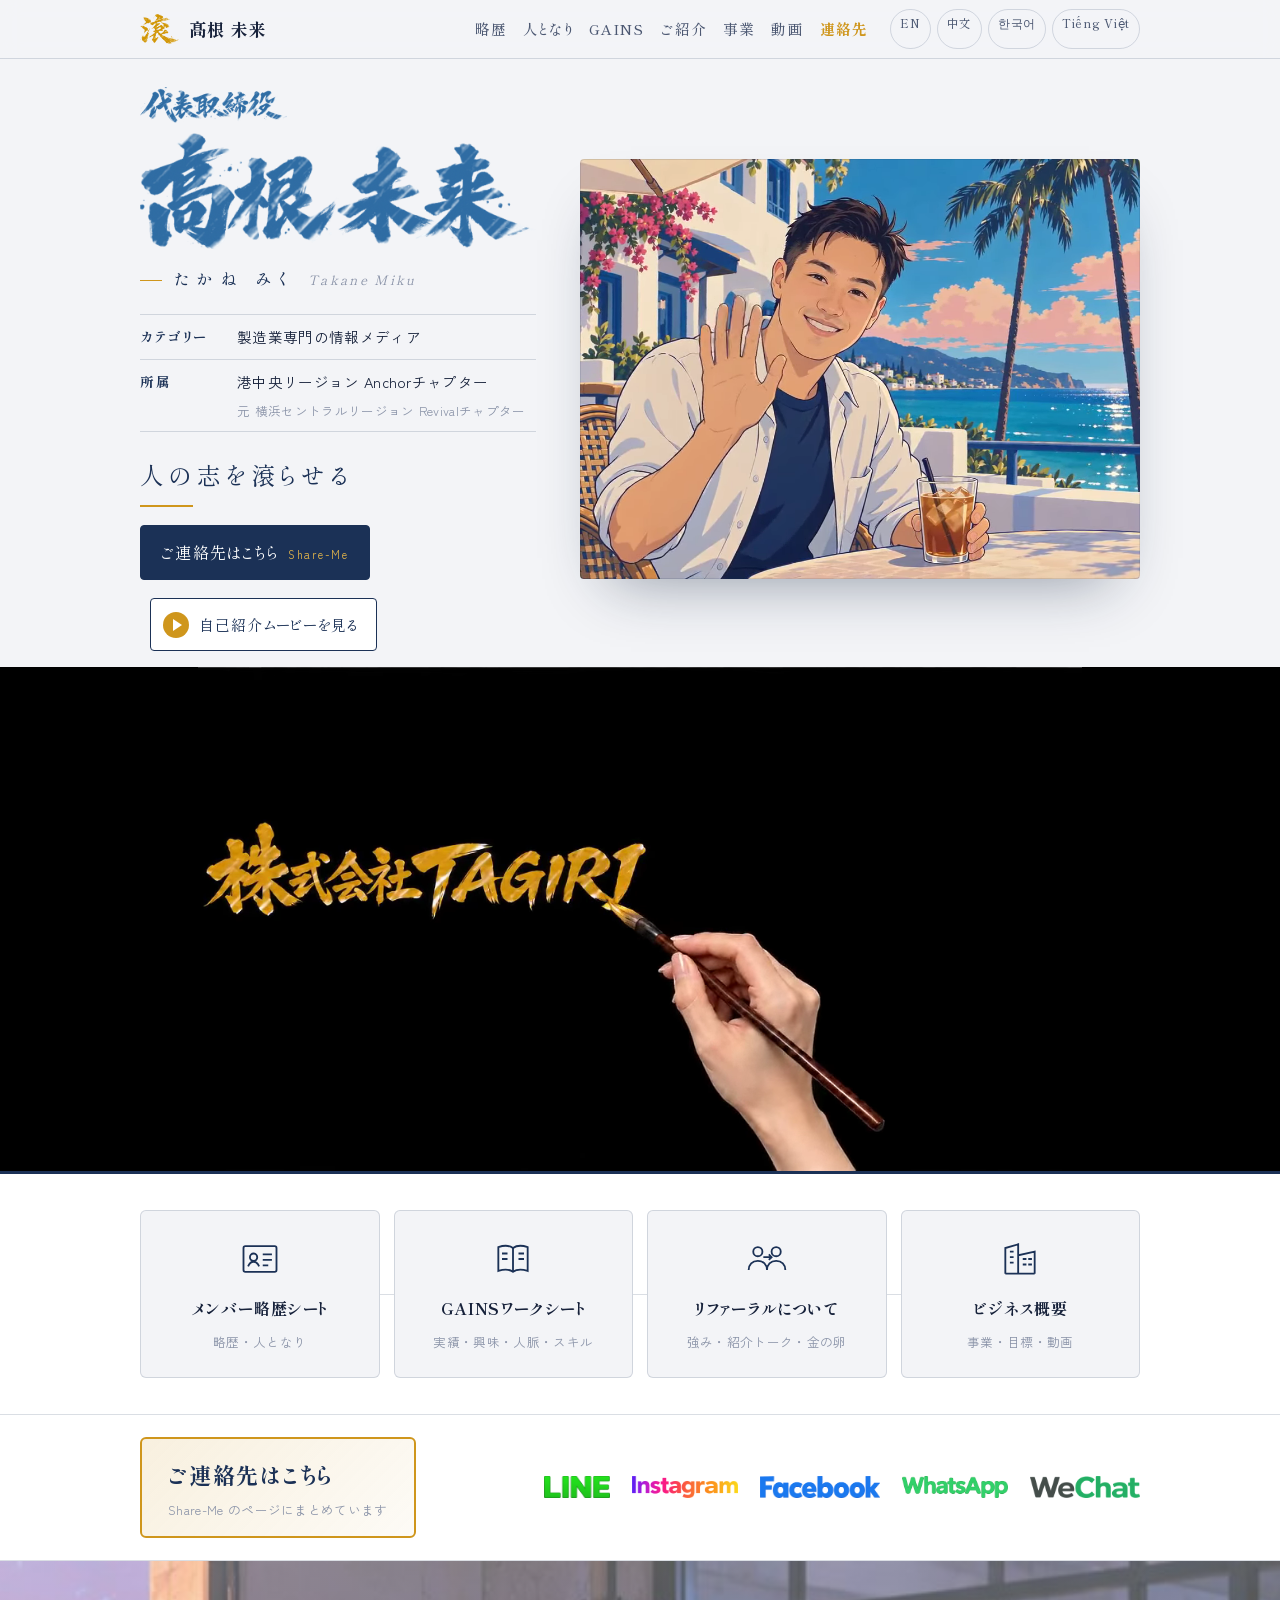
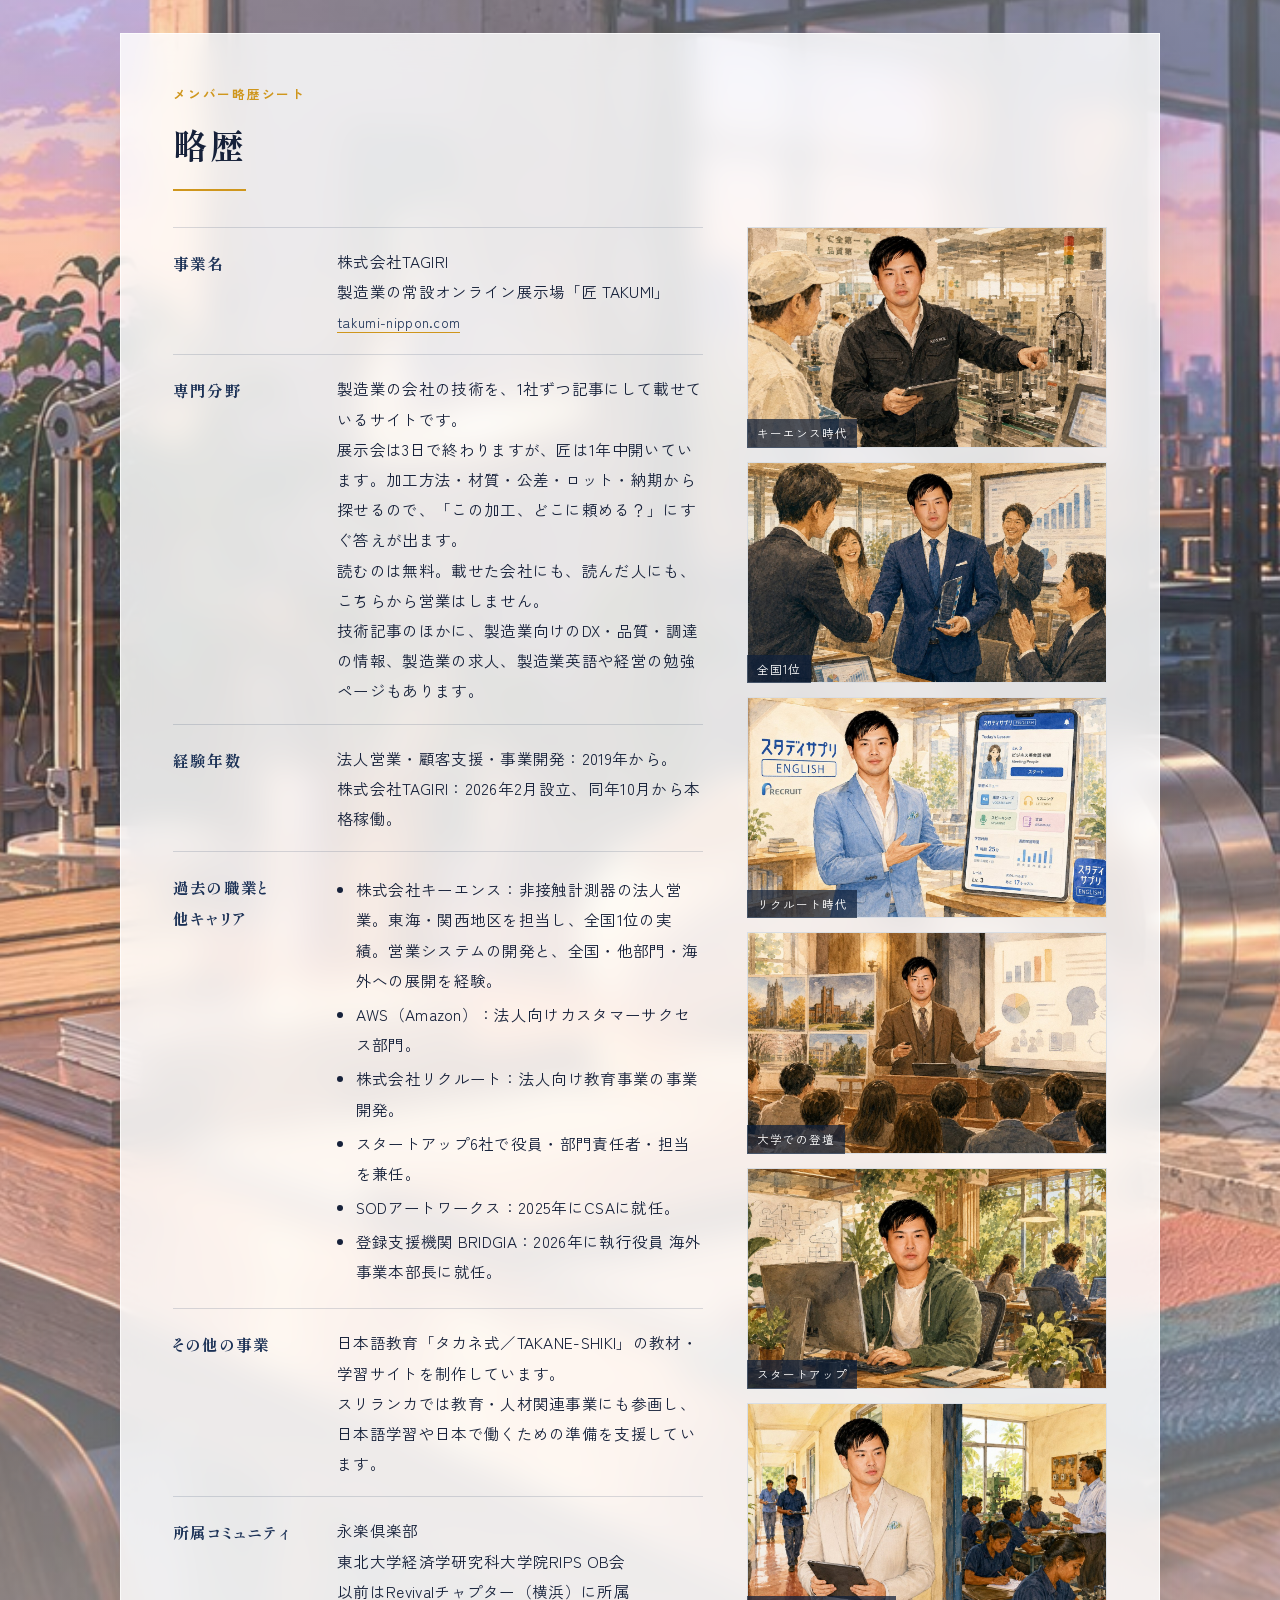
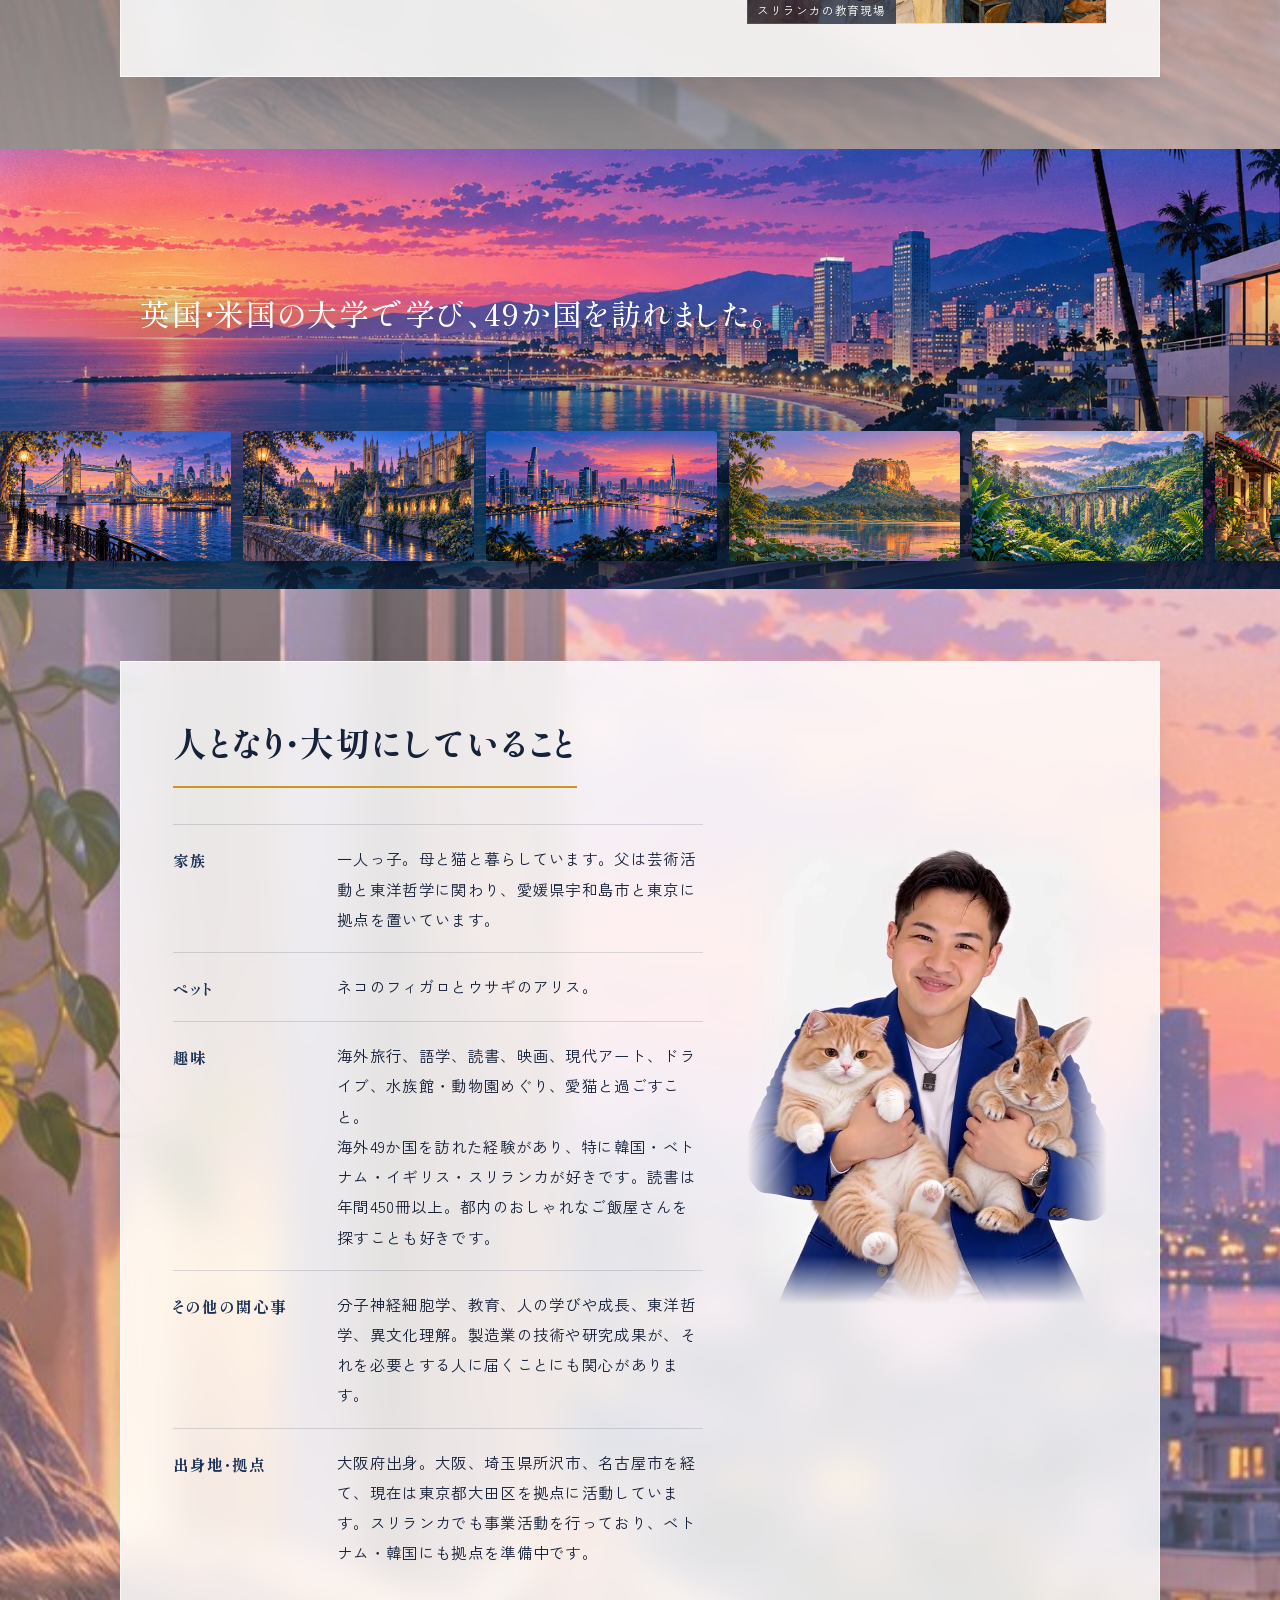
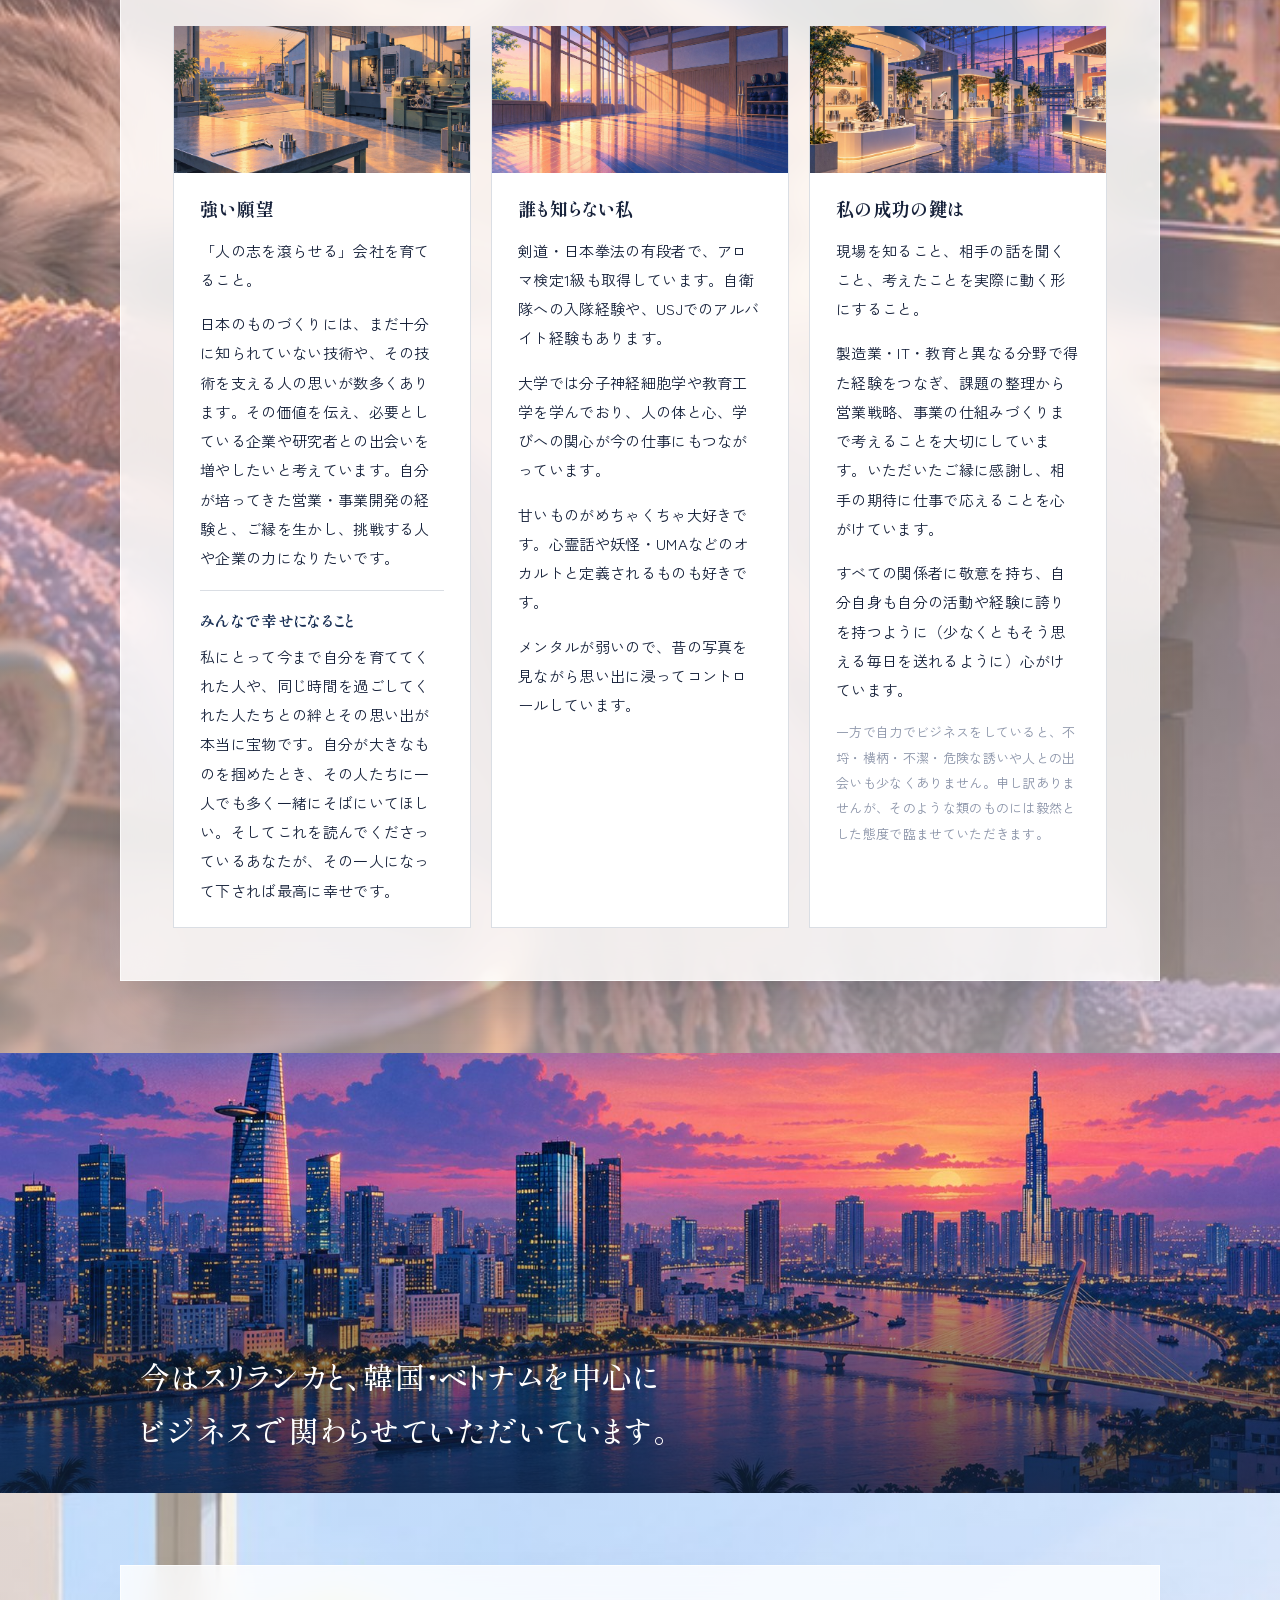
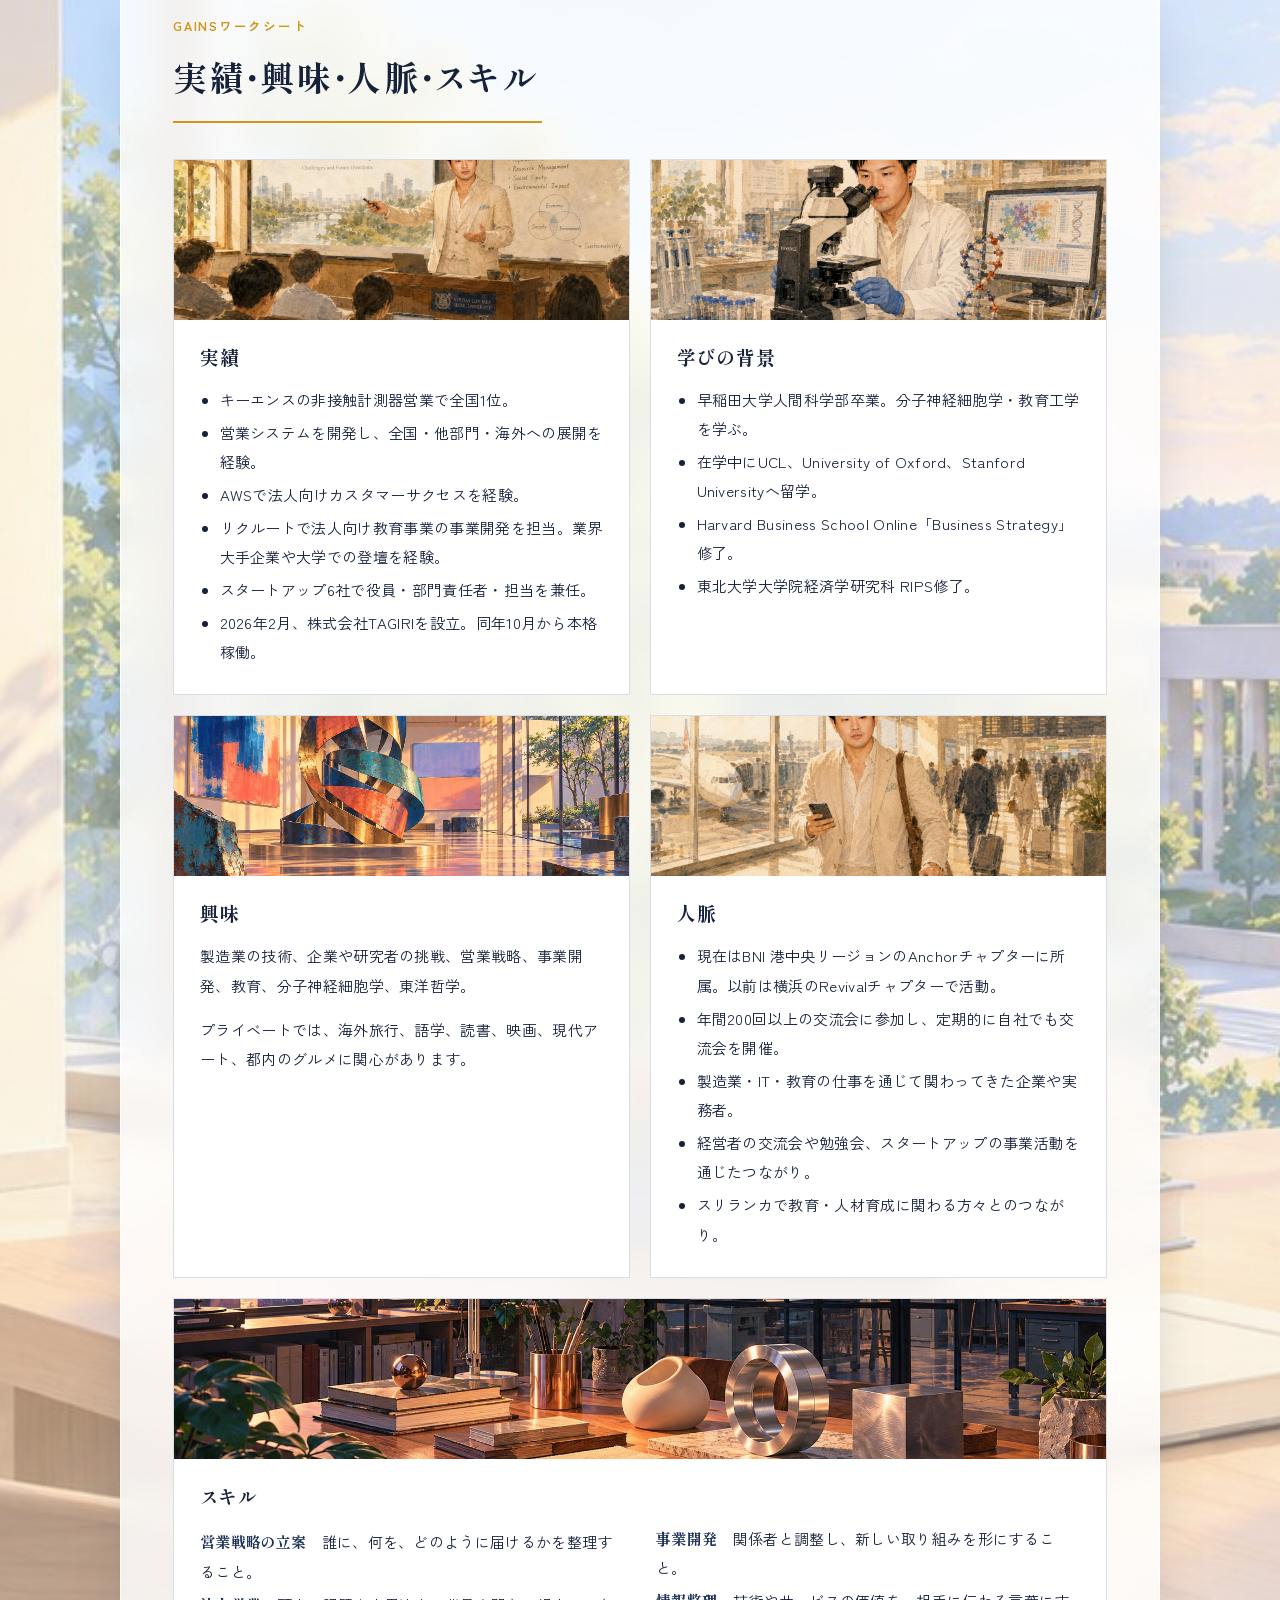
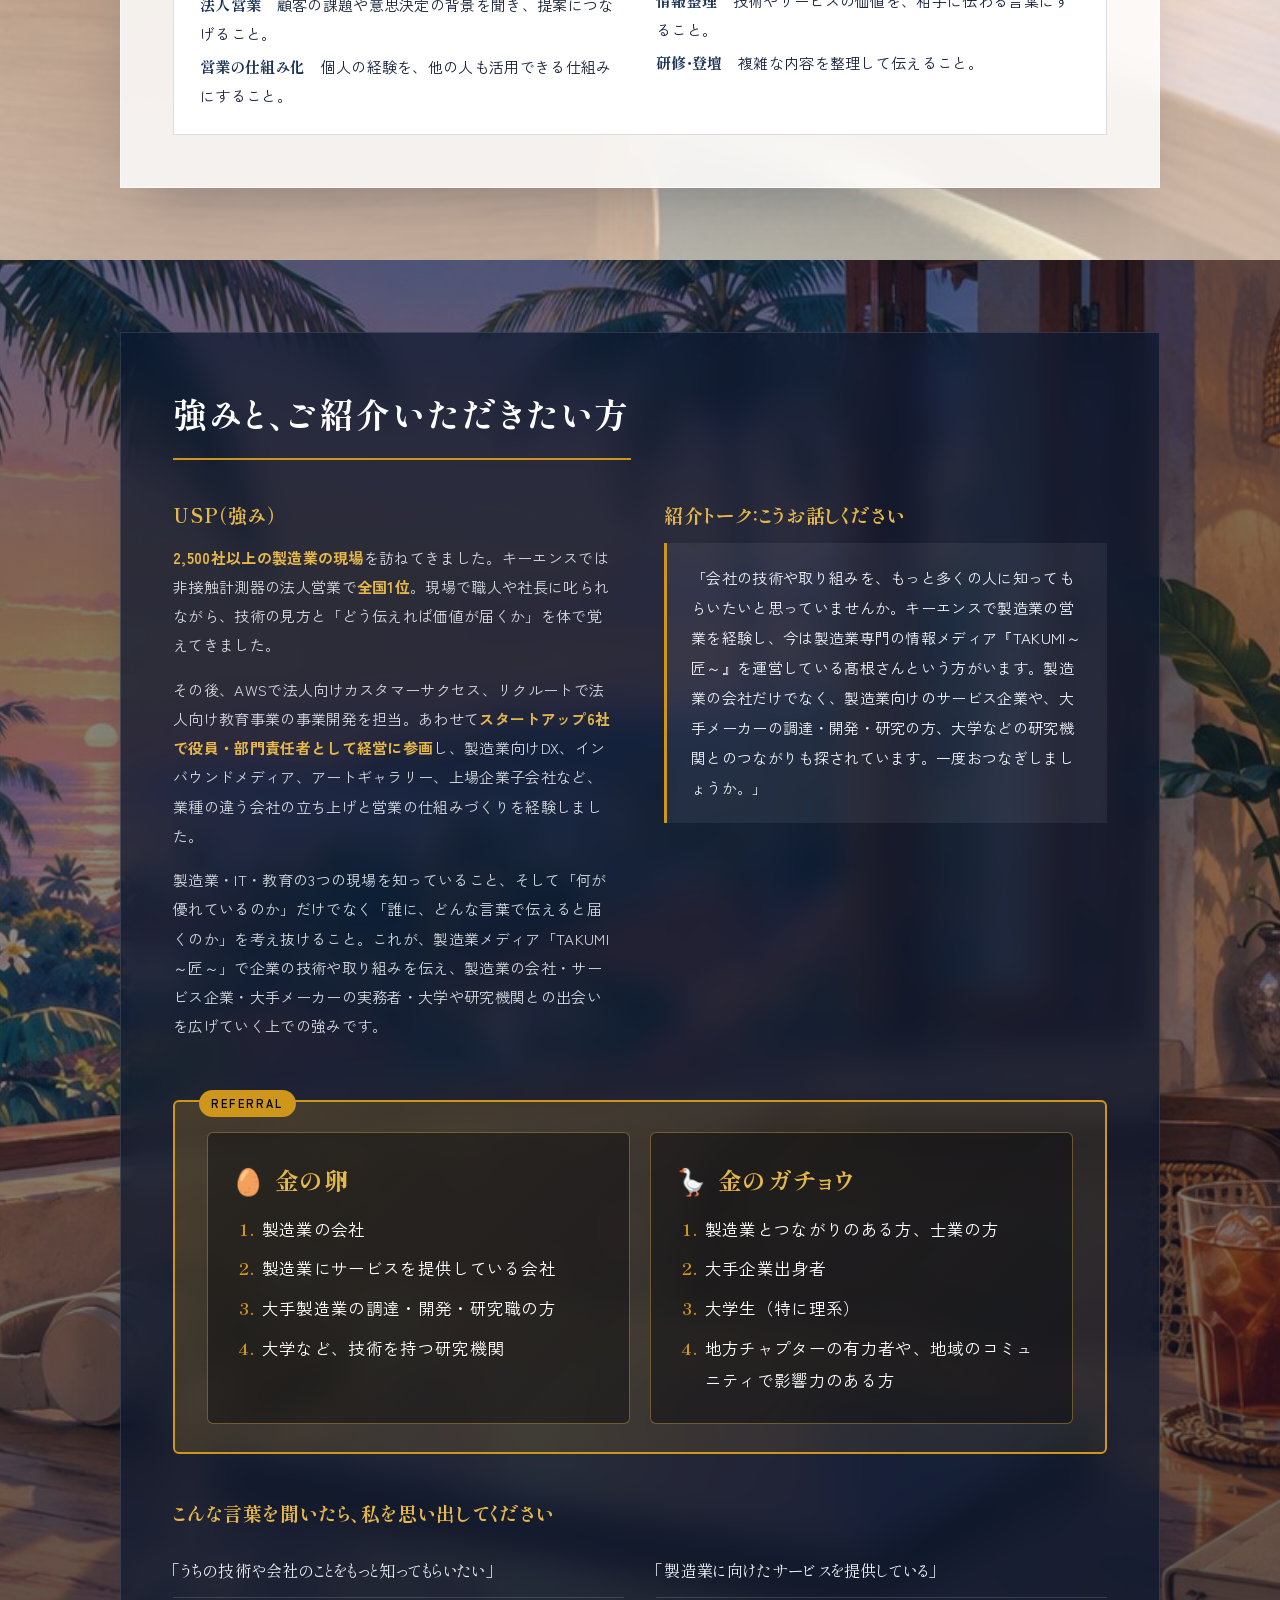
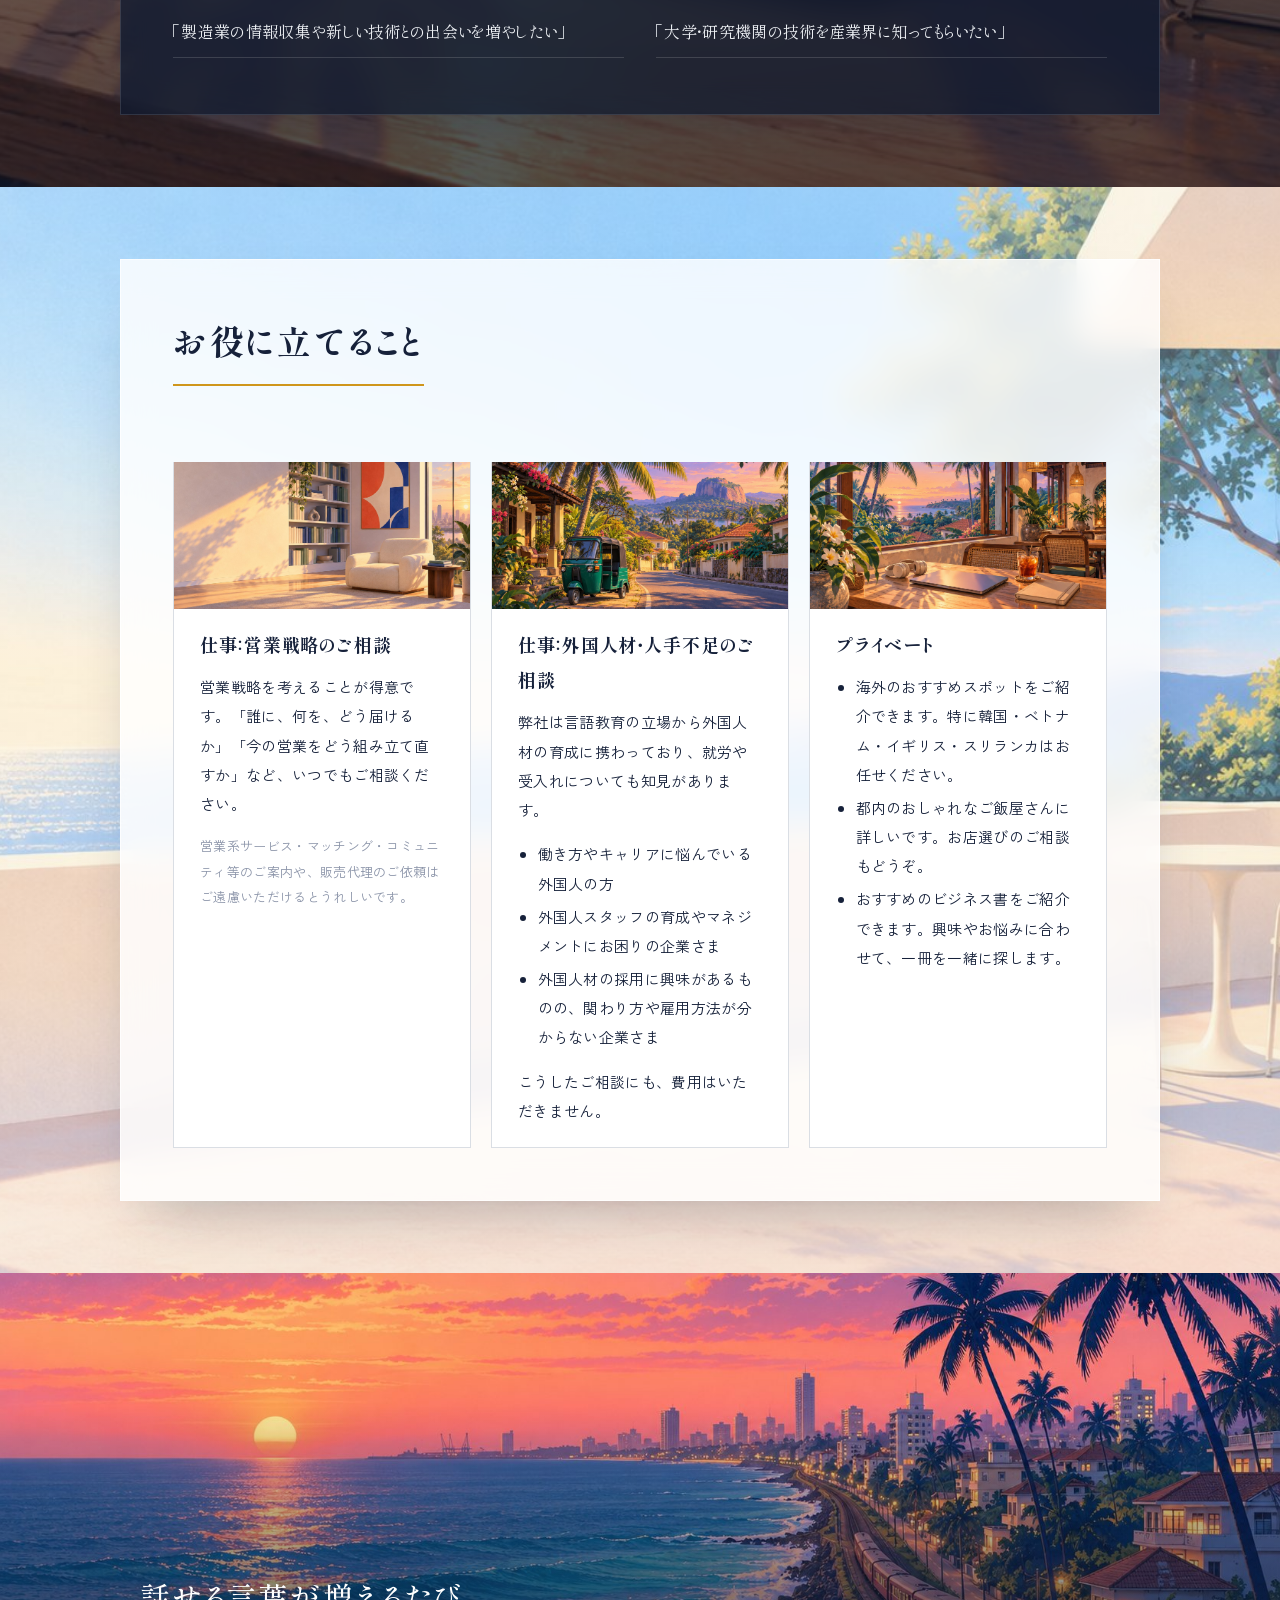
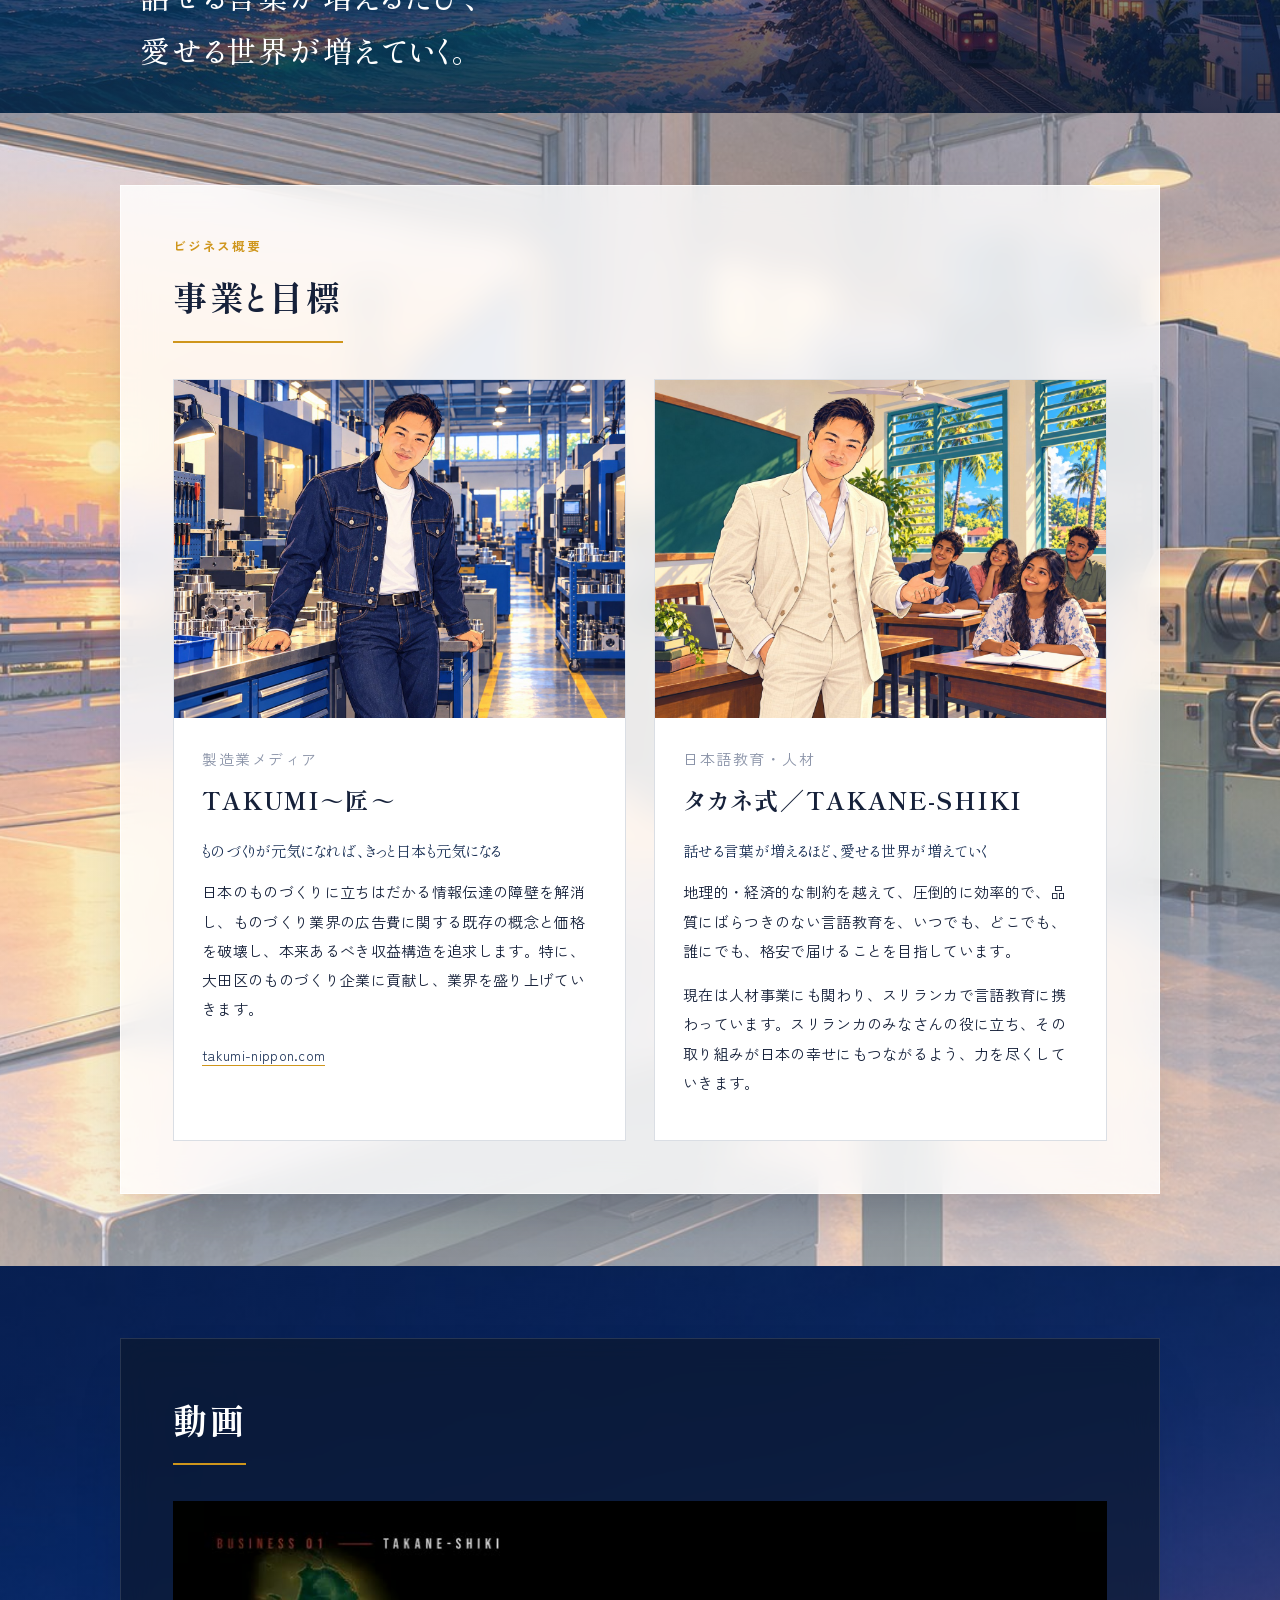
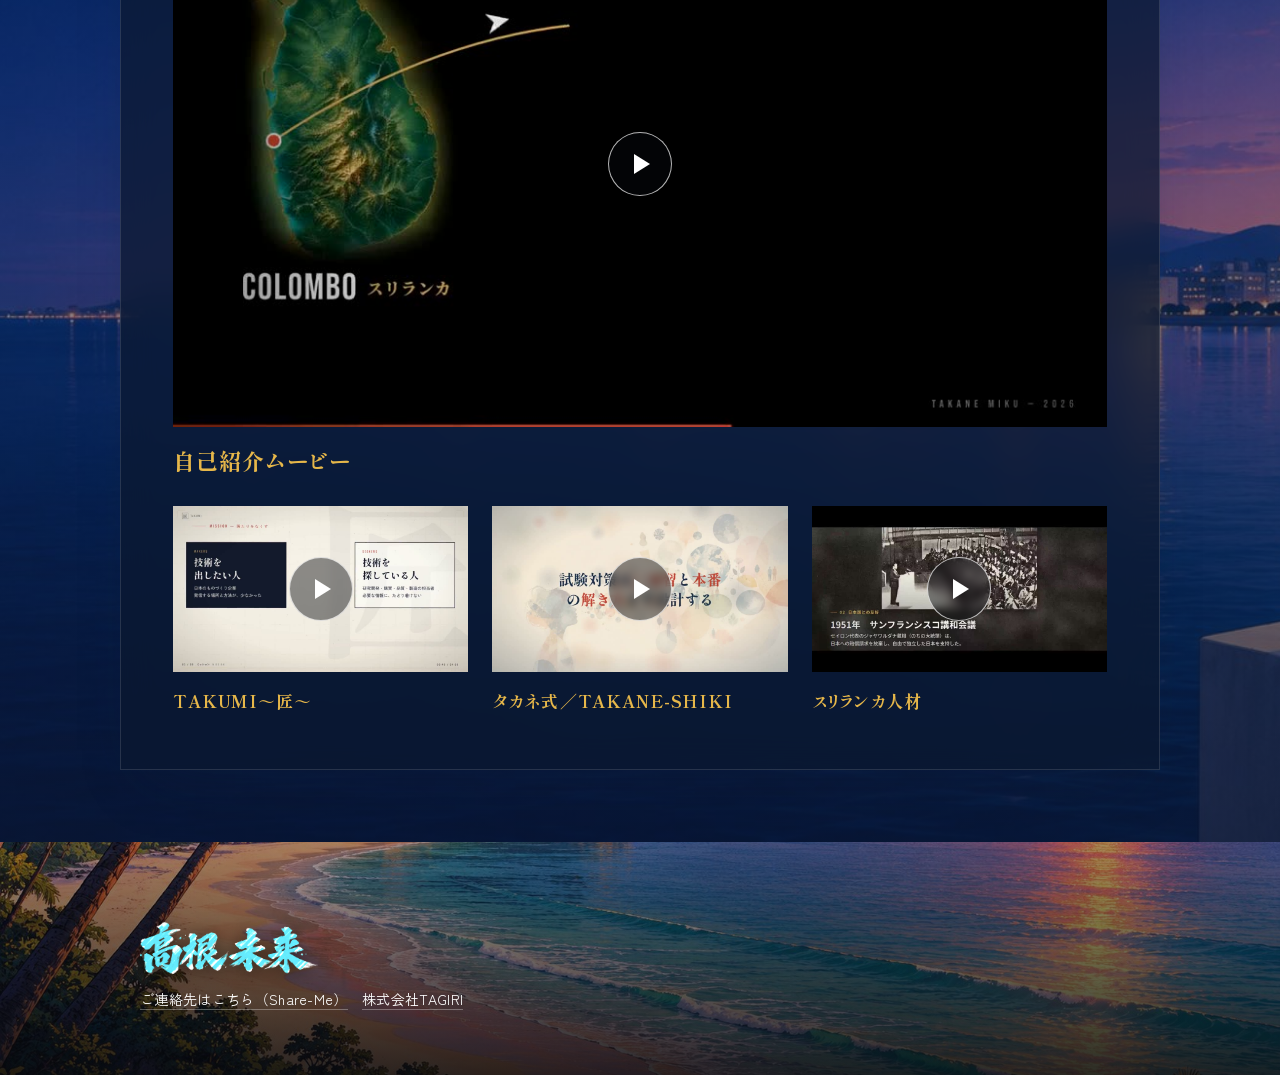
==== commit 512e3505: "帯の文言「英国・米国の大学で学び」に変更（全言語） Co-Authored-By: Claude Fable 5.1 <noreply@anthropic.com> Claude-Session: h" ====
--- a/index.html
+++ b/index.html
@@ -140,7 +140,7 @@
   </section>
 
   <div class="band" style="--img:url(../uploads/bg/coast-road.jpg); --pos:center 40%">
-    <div class="wrap"><p class="band-text rv">国外2か国の大学で学び、49か国を訪れました。</p></div>
+    <div class="wrap"><p class="band-text rv">英国・米国の大学で学び、49か国を訪れました。</p></div>
     <div class="strip" aria-hidden="true"><div class="strip-track"><img src="uploads/bg/london.jpg" alt="" loading="lazy"><img src="uploads/bg/oxford.jpg" alt="" loading="lazy"><img src="uploads/bg/city-river.jpg" alt="" loading="lazy"><img src="uploads/bg/sigiriya.jpg" alt="" loading="lazy"><img src="uploads/bg/srilanka-train.jpg" alt="" loading="lazy"><img src="uploads/bg/tuktuk.jpg" alt="" loading="lazy"><img src="uploads/bg/colombo-train.jpg" alt="" loading="lazy"><img src="uploads/bg/promenade.jpg" alt="" loading="lazy"><img src="uploads/bg/beach-sunset.jpg" alt="" loading="lazy"><img src="uploads/bg/osaka-castle.jpg" alt="" loading="lazy"><img src="uploads/bg/sea-sunset.jpg" alt="" loading="lazy"><img src="uploads/bg/white-arch-pool.jpg" alt="" loading="lazy"><img src="uploads/bg/london.jpg" alt="" loading="lazy"><img src="uploads/bg/oxford.jpg" alt="" loading="lazy"><img src="uploads/bg/city-river.jpg" alt="" loading="lazy"><img src="uploads/bg/sigiriya.jpg" alt="" loading="lazy"><img src="uploads/bg/srilanka-train.jpg" alt="" loading="lazy"><img src="uploads/bg/tuktuk.jpg" alt="" loading="lazy"><img src="uploads/bg/colombo-train.jpg" alt="" loading="lazy"><img src="uploads/bg/promenade.jpg" alt="" loading="lazy"><img src="uploads/bg/beach-sunset.jpg" alt="" loading="lazy"><img src="uploads/bg/osaka-castle.jpg" alt="" loading="lazy"><img src="uploads/bg/sea-sunset.jpg" alt="" loading="lazy"><img src="uploads/bg/white-arch-pool.jpg" alt="" loading="lazy"></div></div>
   </div>
 
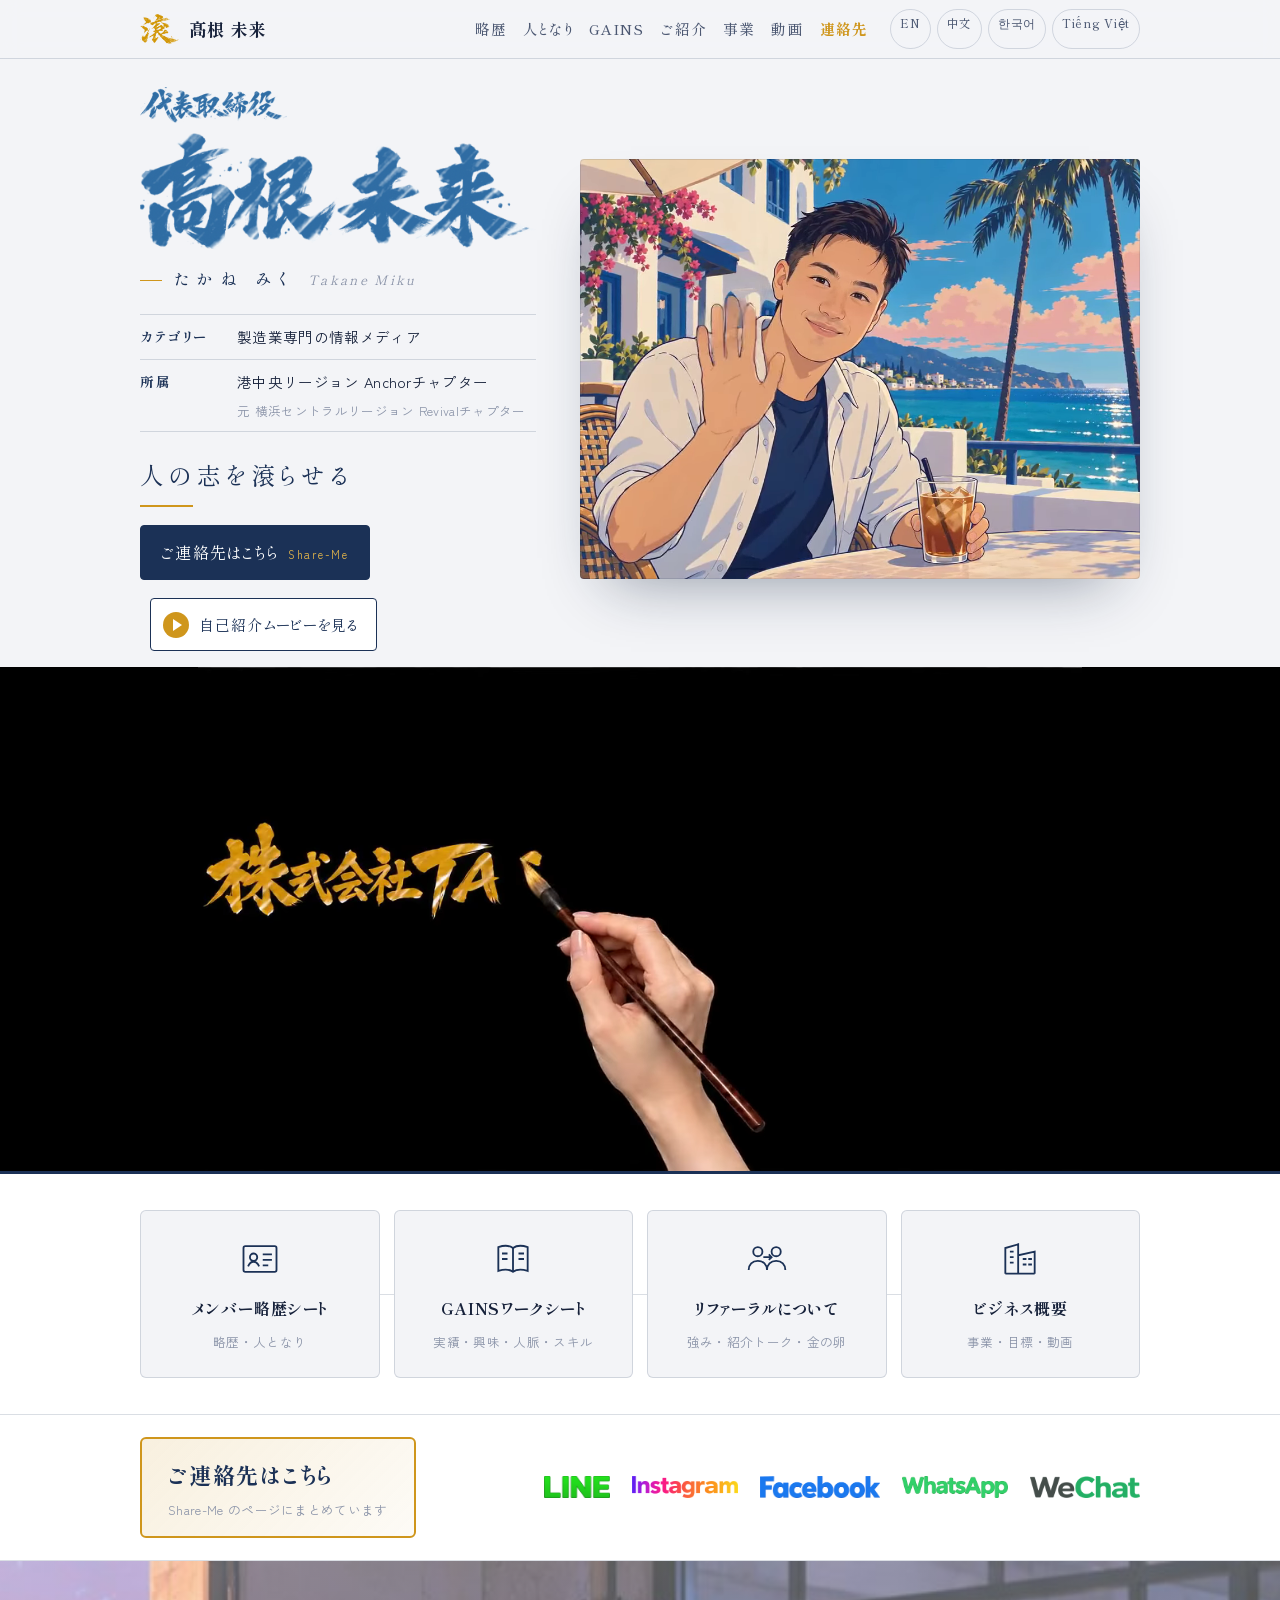
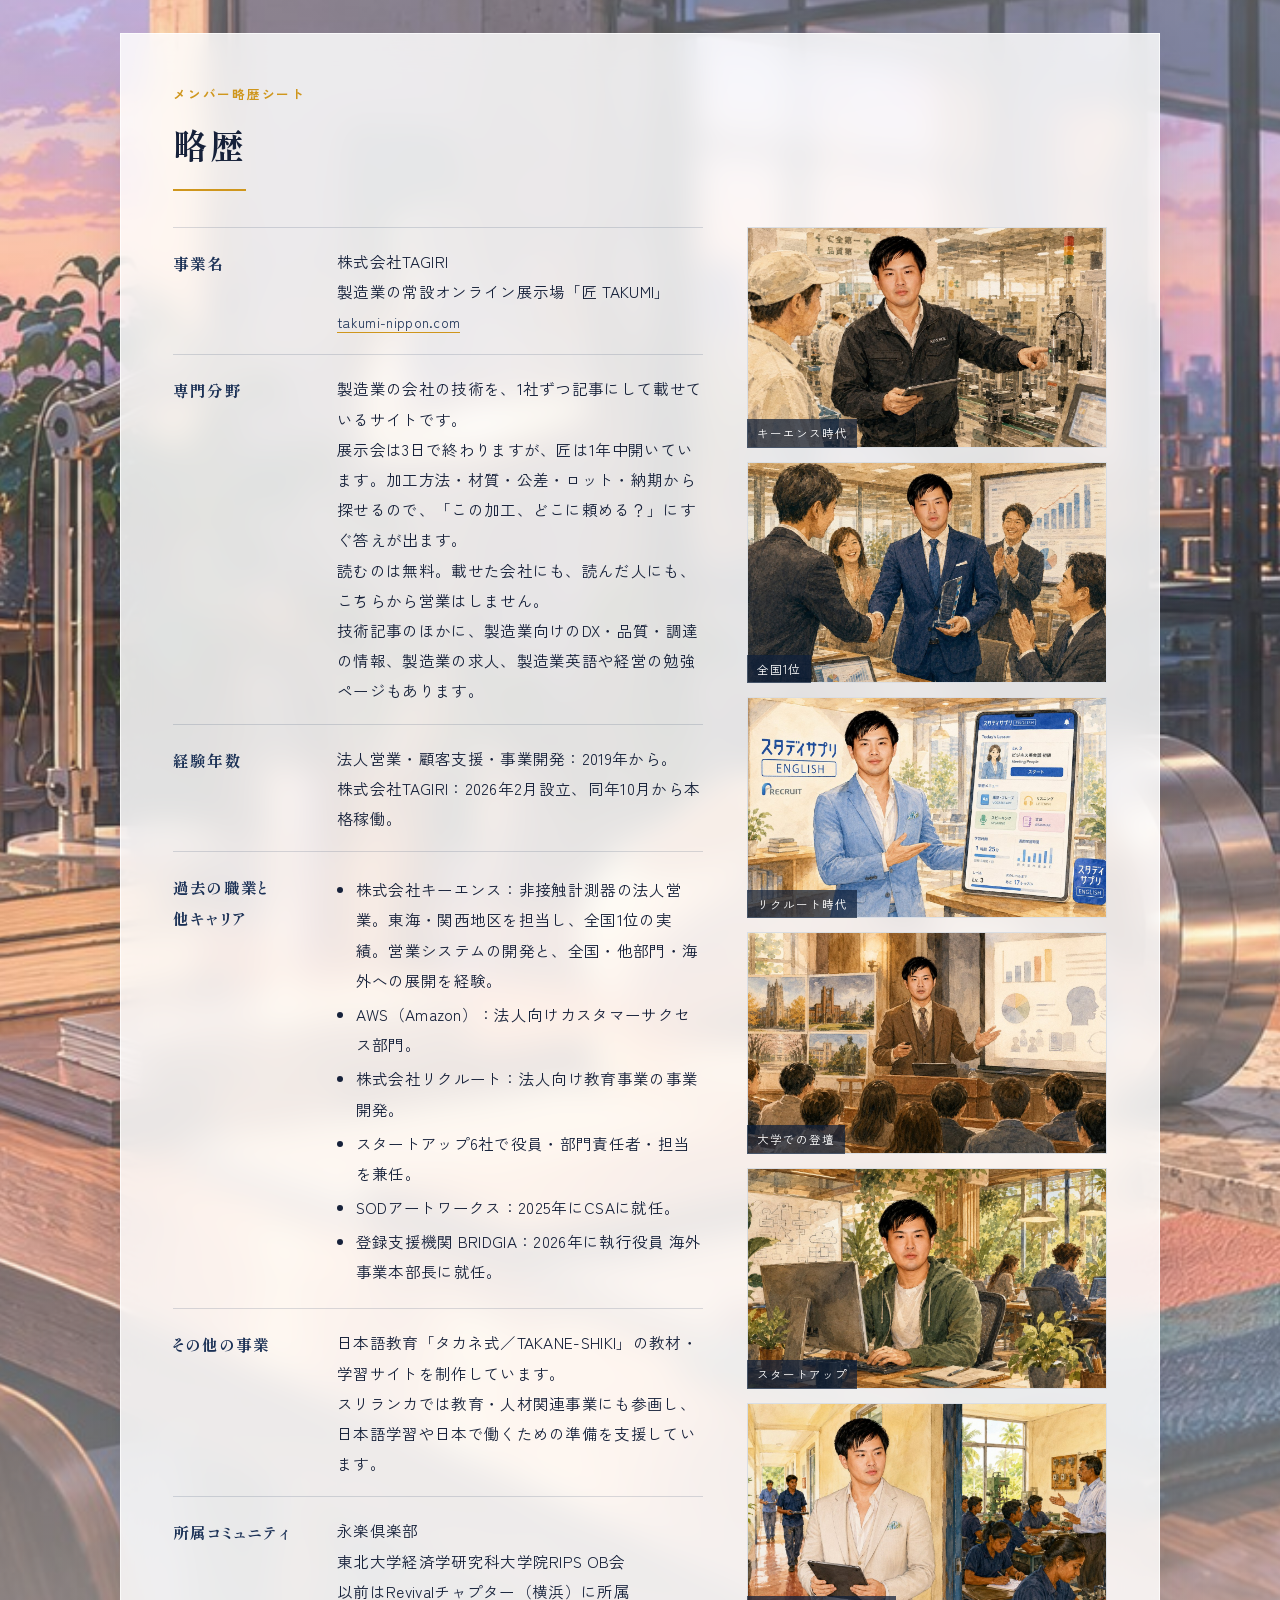
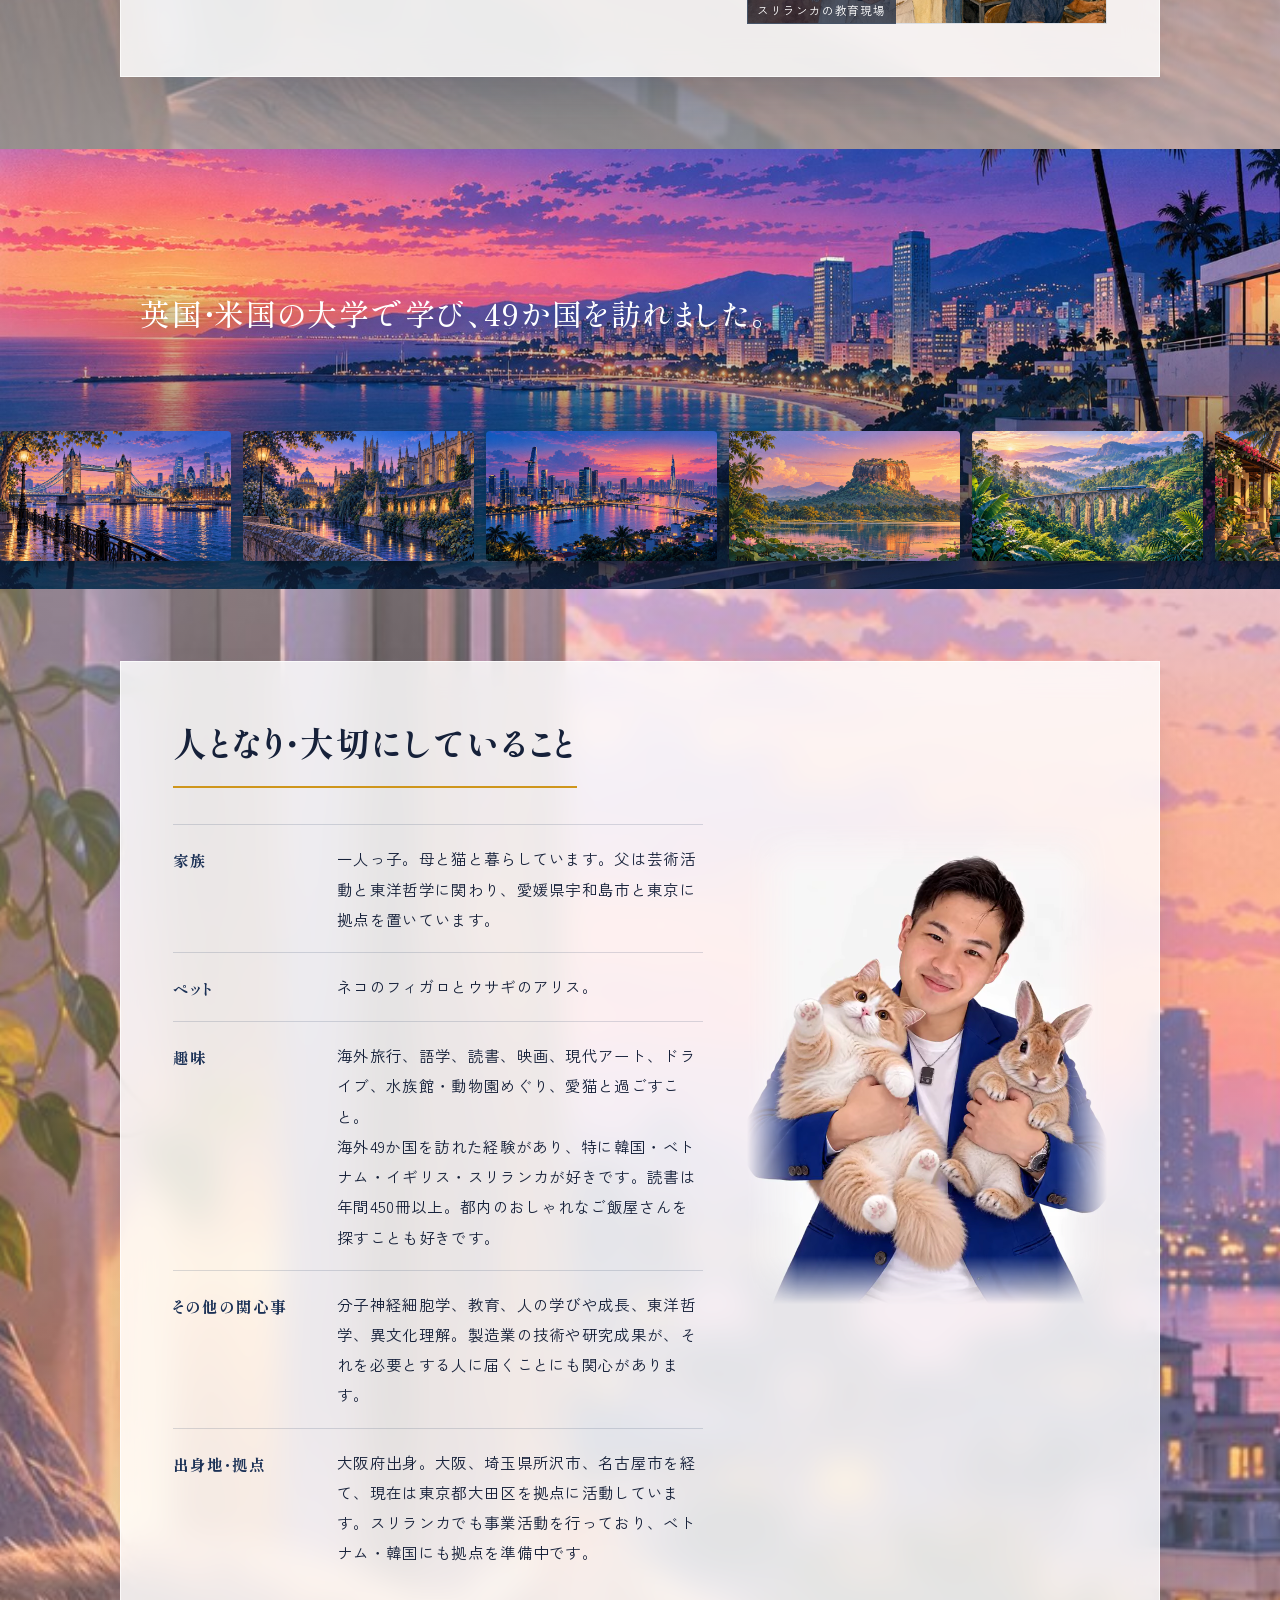
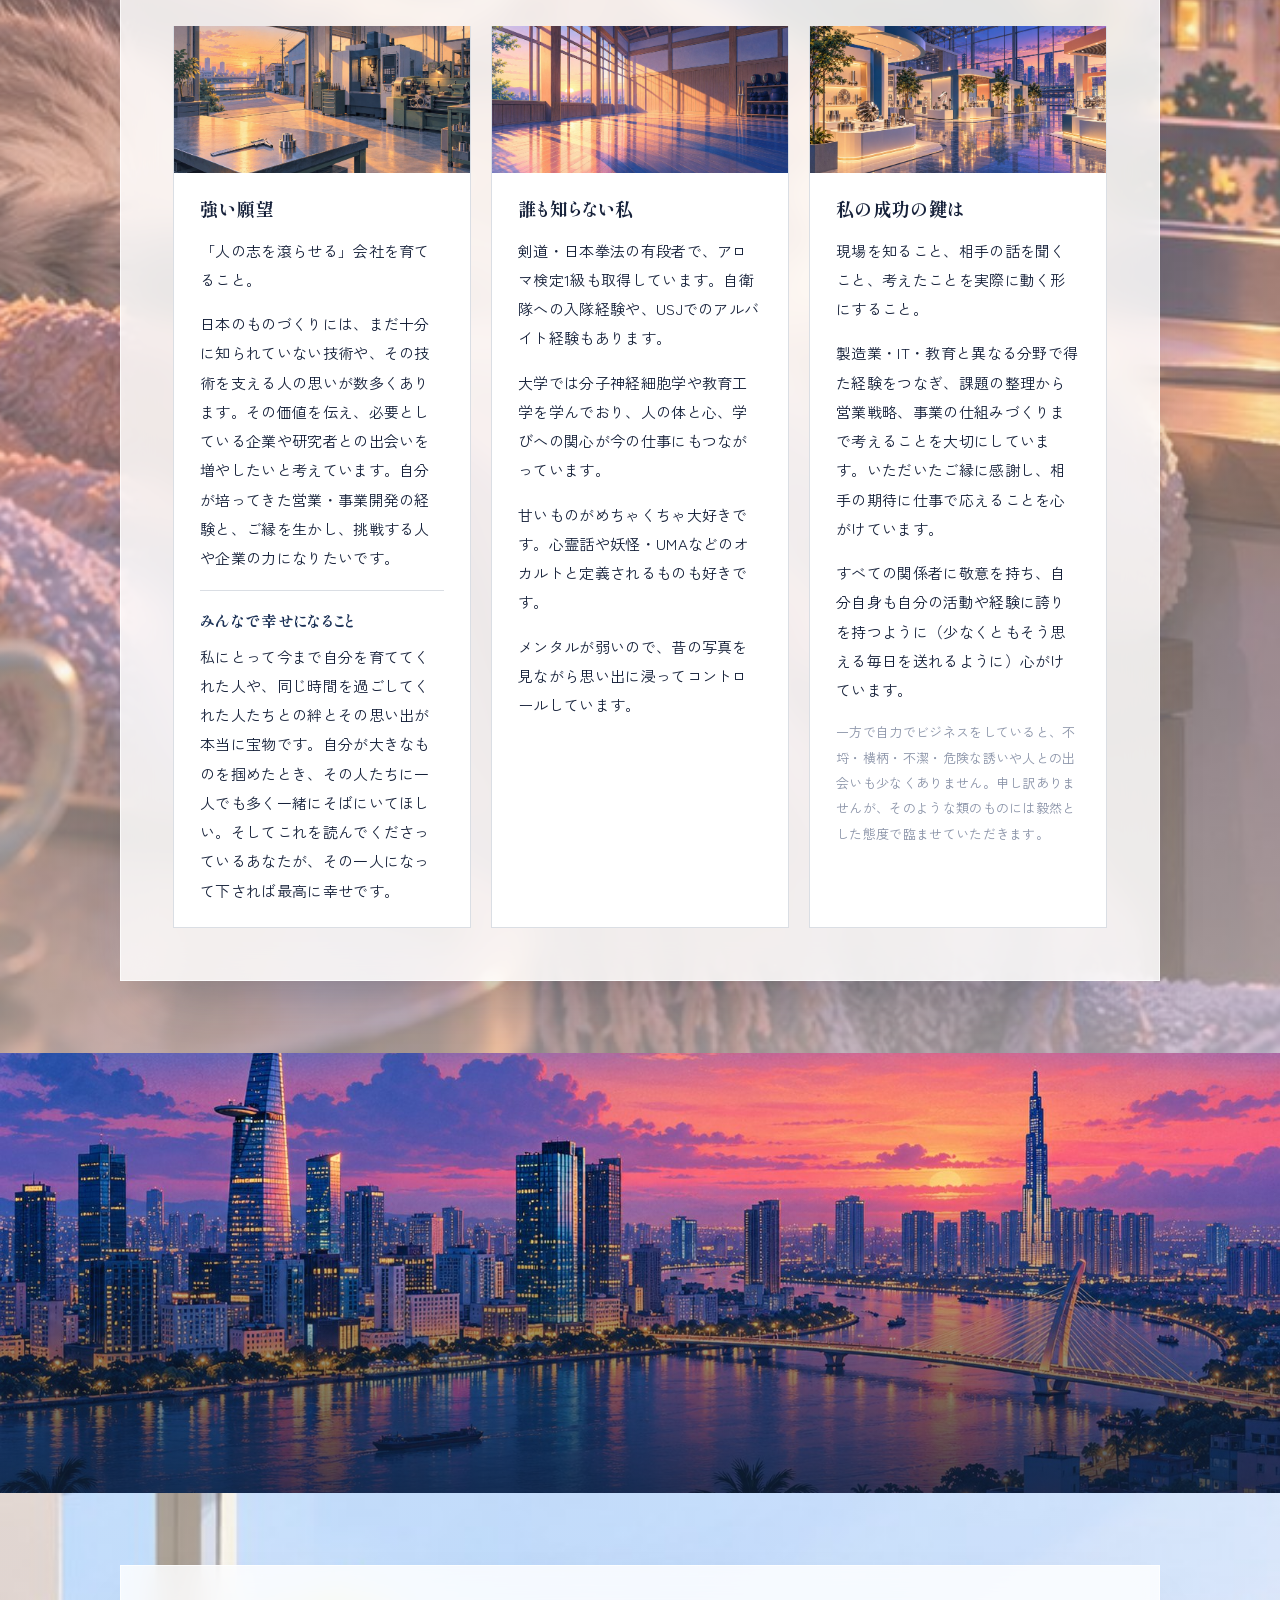
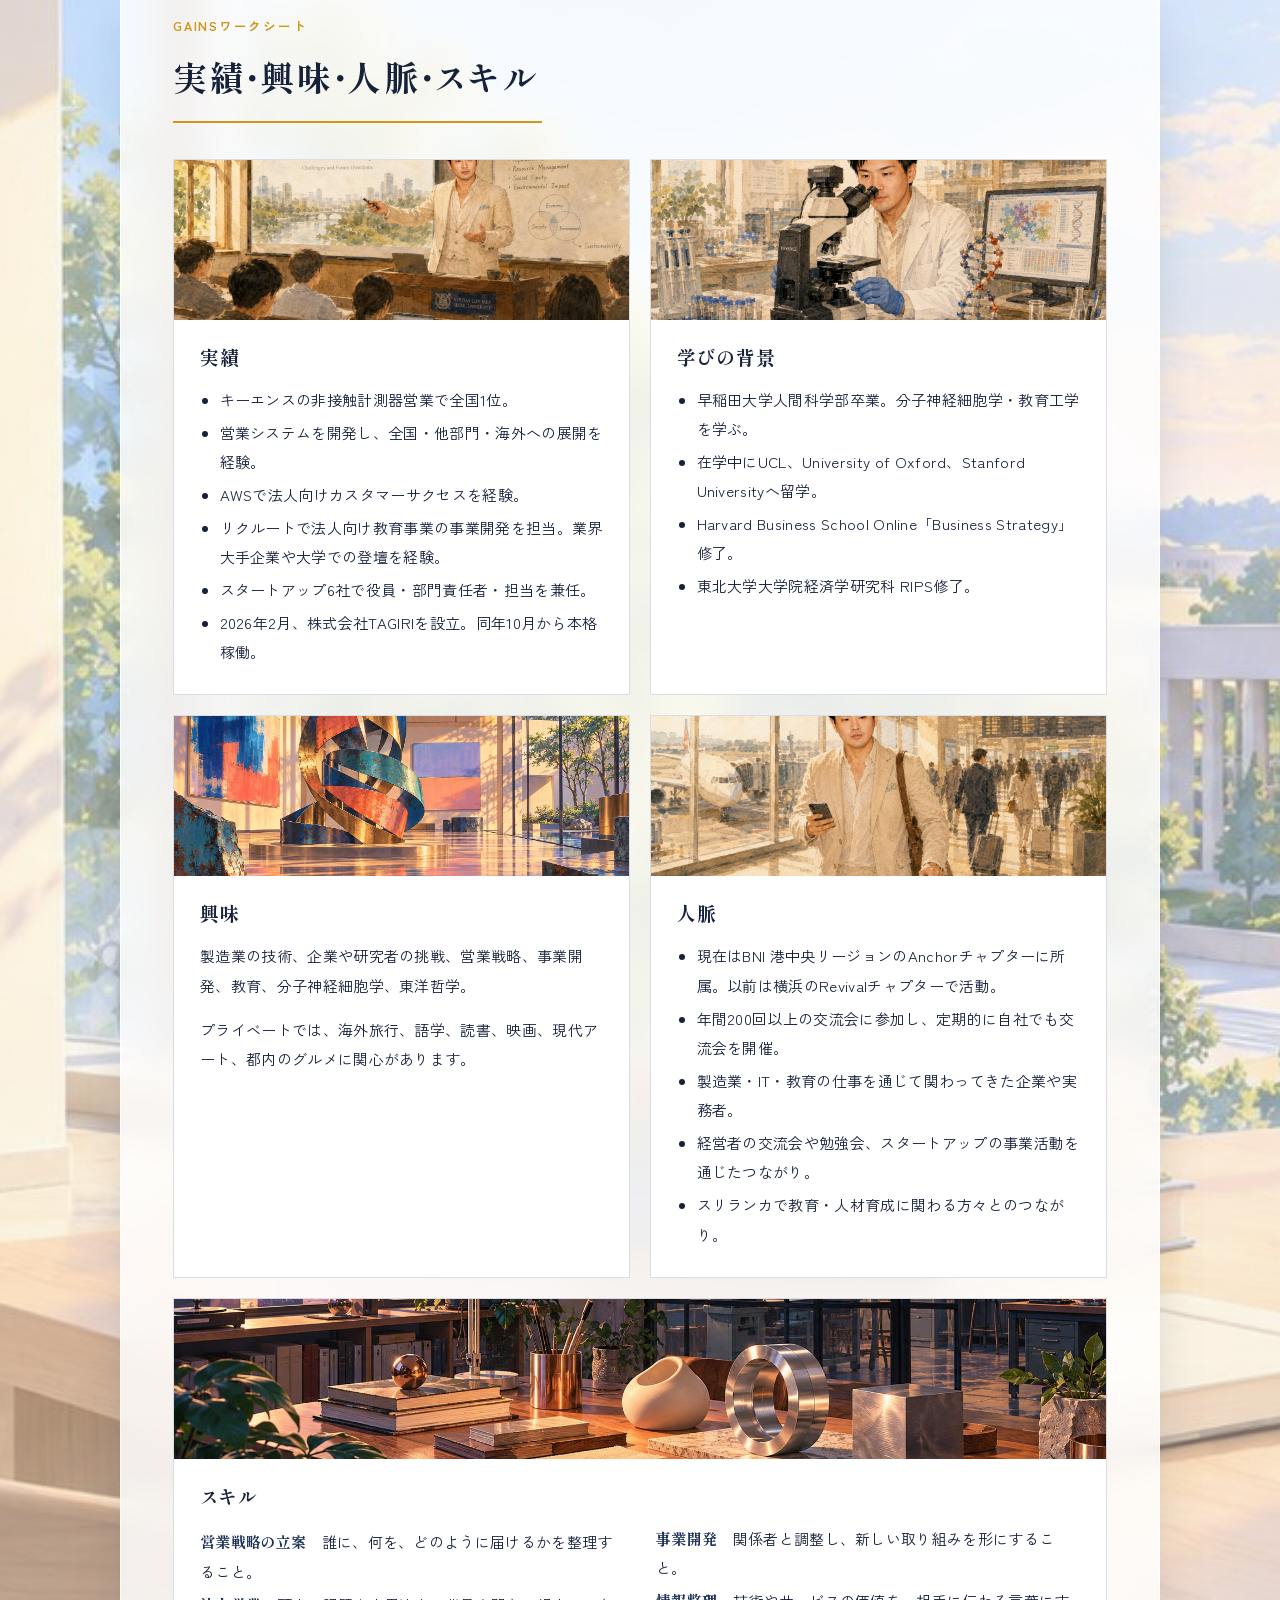
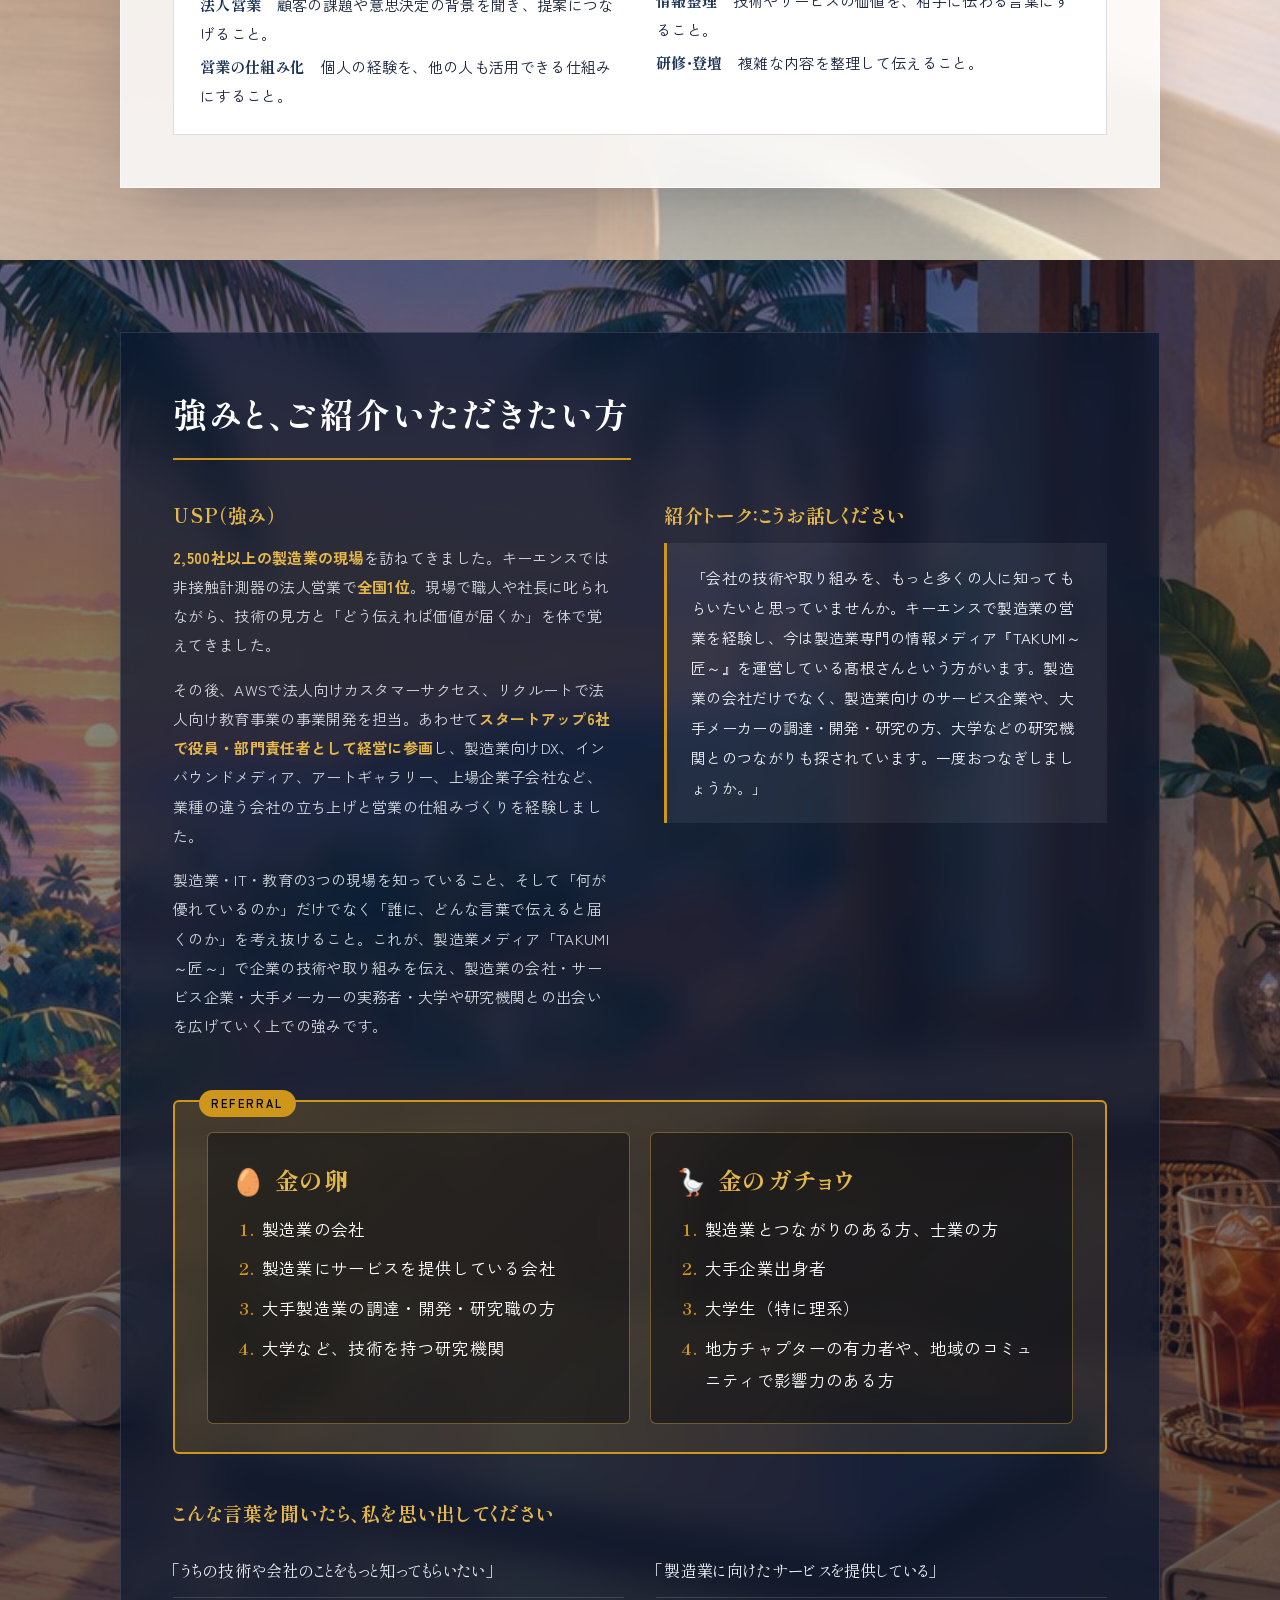
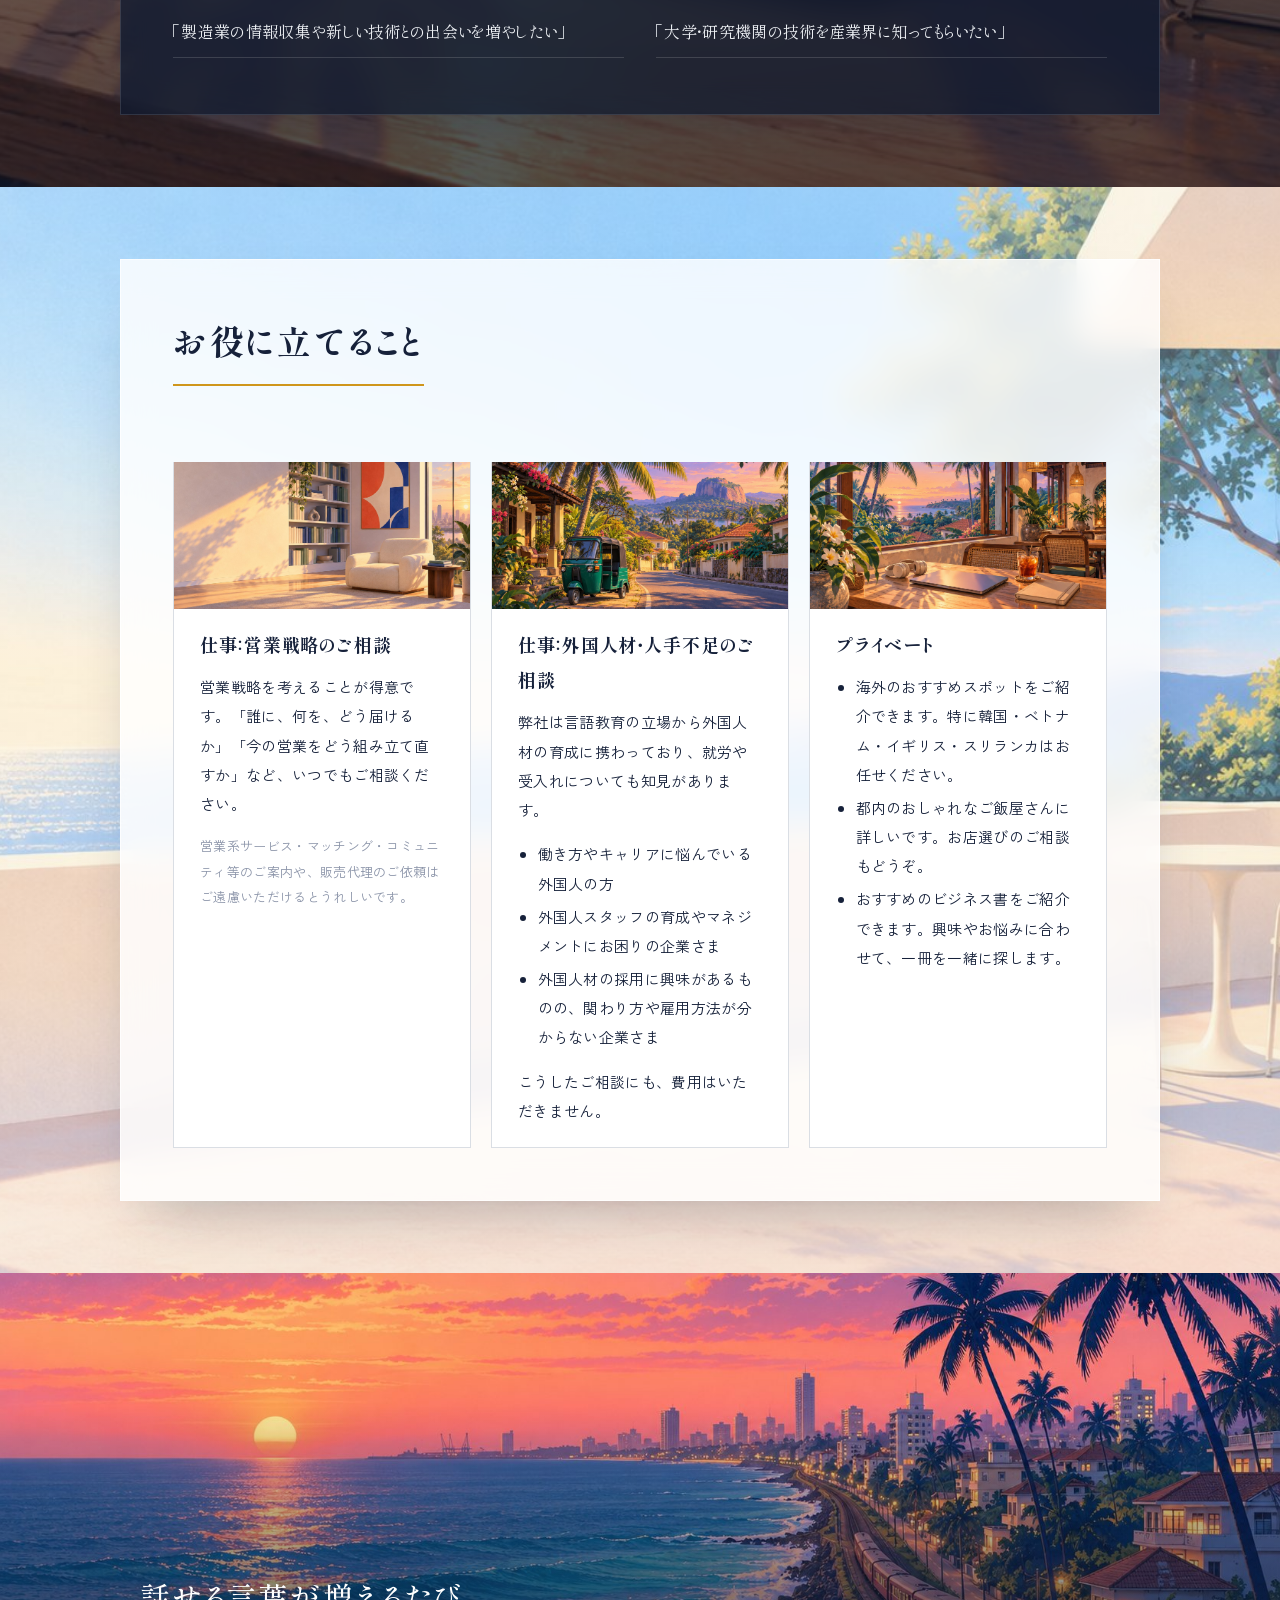
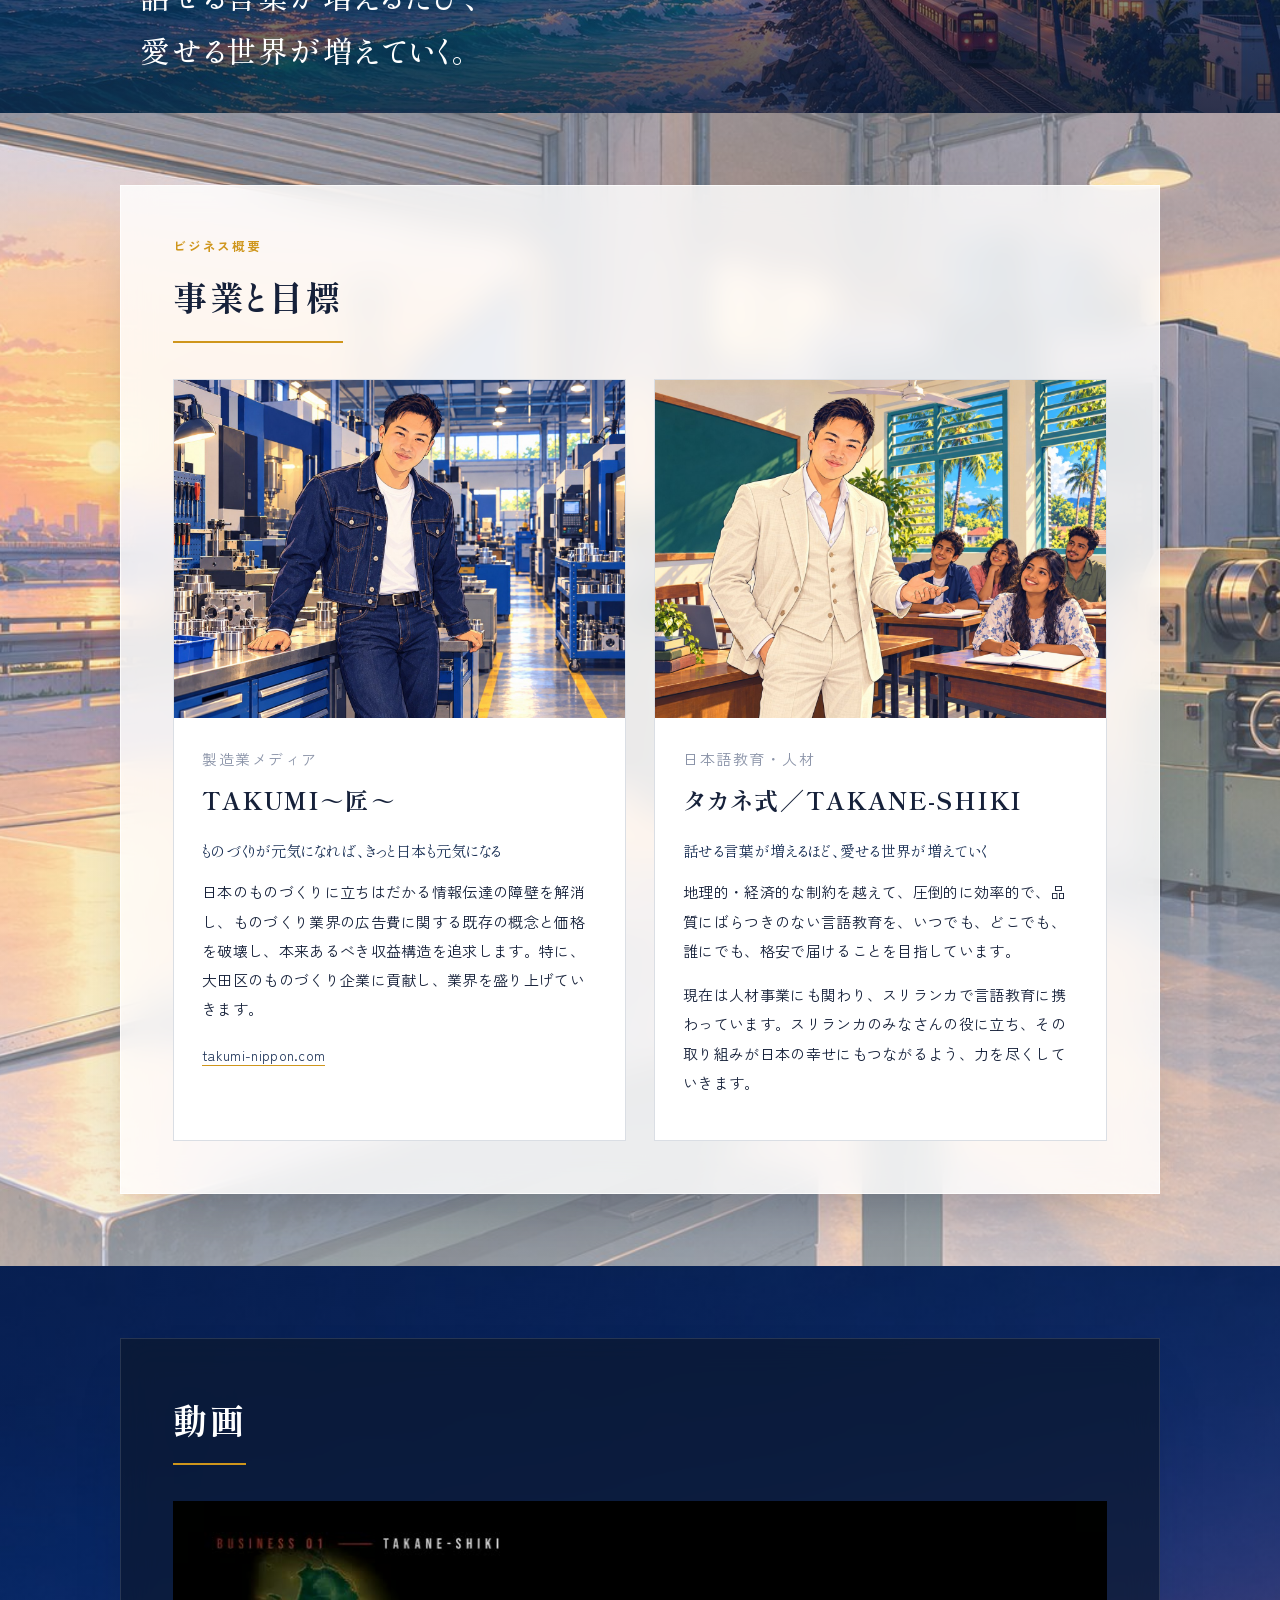
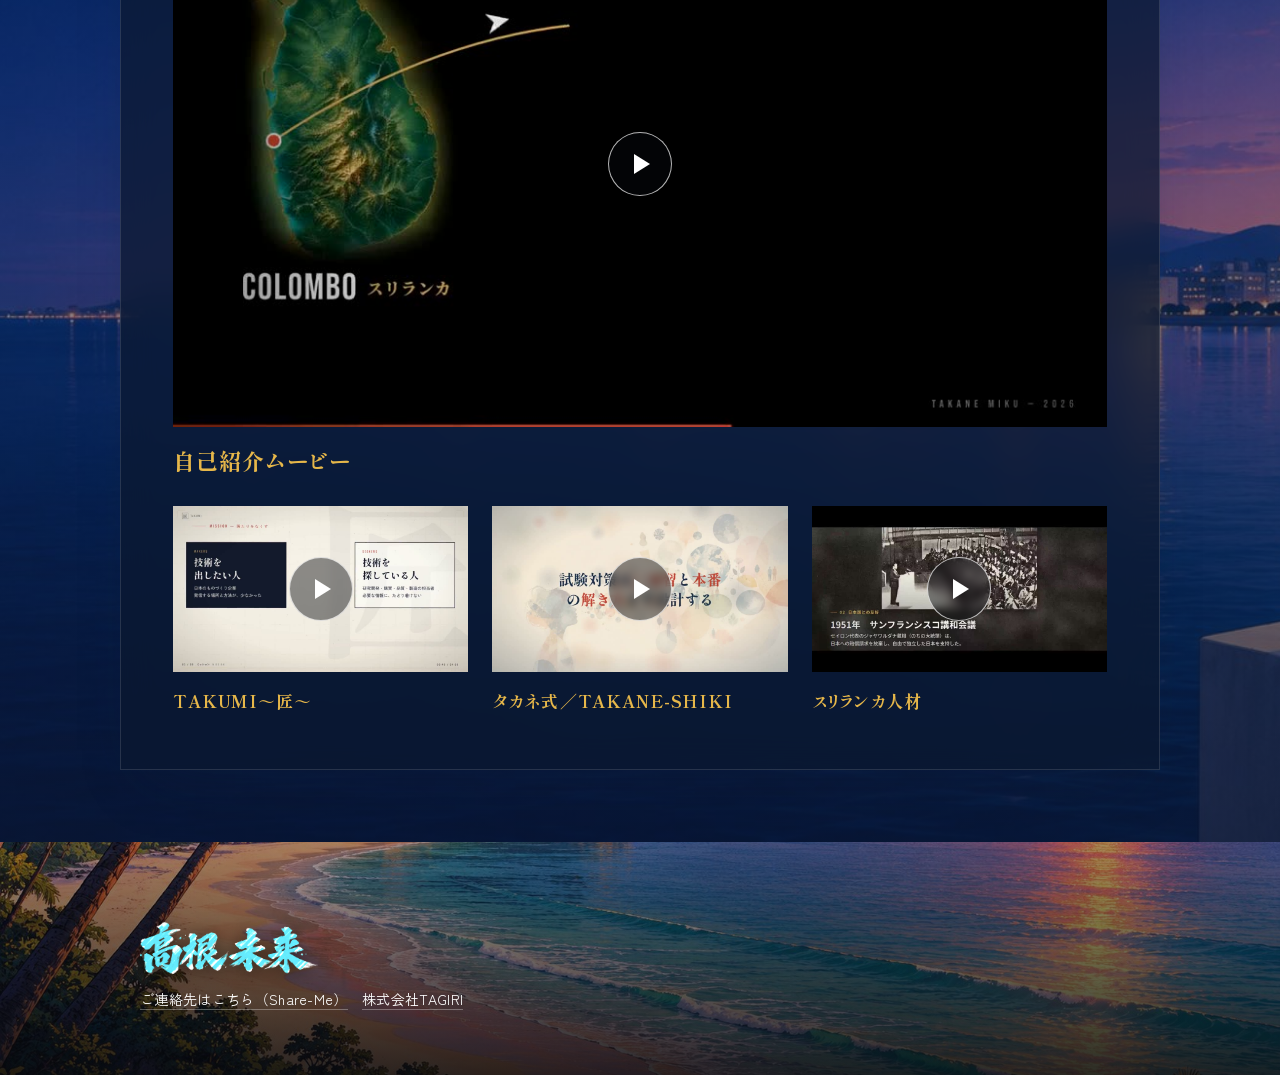
==== commit a5ca5c4e: "スマホ表示の崩れを修正（後から足したPC向けルールがスマホ用を上書きしていた） Co-Authored-By: Claude Fable 5.1 <noreply@anthropic.com> Cla" ====
--- a/index.html
+++ b/index.html
@@ -9,7 +9,7 @@
 <link rel="preconnect" href="https://fonts.googleapis.com">
 <link rel="preconnect" href="https://fonts.gstatic.com" crossorigin>
 <link href="https://fonts.googleapis.com/css2?family=Shippori+Mincho:wght@500;700&family=Zen+Kaku+Gothic+New:wght@400;500;700&display=swap" rel="stylesheet">
-<link rel="stylesheet" href="assets/style.css?v=20261019g">
+<link rel="stylesheet" href="assets/style.css?v=20261019i">
 <link rel="icon" href="data:image/svg+xml,%3Csvg xmlns='http://www.w3.org/2000/svg' viewBox='0 0 32 32'%3E%3Crect width='32' height='32' rx='4' fill='%2307090e'/%3E%3Ctext x='16' y='23' text-anchor='middle' font-size='20' font-family='serif' font-weight='700' fill='%23cf961c'%3E滾%3C/text%3E%3C/svg%3E">
 </head>
 <body>
--- a/assets/style.css
+++ b/assets/style.css
@@ -430,3 +430,65 @@
 .hero-text .watch-btn { margin-top: 18px; padding: 11px 18px 11px 12px; }
 .hero-text .contact-btn { padding: 11px 20px; }
 @media (max-width: 520px) { .hero-text .contact-btn + .watch-btn { margin-left: 0; margin-top: 10px; } }
+
+/* ===== MOBILE OVERRIDES (must stay at the end of this file) ===== */
+@media (max-width: 880px) {
+  .hero .wrap { grid-template-columns: 1fr !important; grid-template-rows: auto auto !important; gap: 18px !important; padding-top: 18px !important; padding-bottom: 22px !important; min-height: 0 !important; }
+  .hero-video { grid-row: 1 !important; grid-column: 1 !important; }
+  .hero-text { grid-row: 2 !important; grid-column: 1 !important; padding-bottom: 0; }
+  .hero-video video { aspect-ratio: 4/3; }
+  .lettering-name { width: min(100%, 340px); }
+  .hero-facts div { grid-template-columns: 5.5em 1fr; }
+  .hero .brush video { max-height: 48vh; }
+  .split { grid-template-columns: 1fr !important; gap: 24px !important; }
+  .side { position: static !important; max-width: 100%; margin: 0; }
+  .side-stack { display: grid !important; grid-template-columns: 1fr 1fr !important; gap: 10px !important; }
+  .side-stack img { min-height: 0 !important; aspect-ratio: 4/3 !important; }
+  .side.cutout { max-width: 320px; margin: 0 auto; }
+  .contact .wrap { flex-wrap: wrap !important; justify-content: center; }
+  .contact-main { width: 100%; align-items: center; }
+  .sns { justify-content: center !important; gap: 16px !important; }
+  .sns img { height: 18px !important; }
+}
+@media (max-width: 760px) {
+  .cards .wrap { grid-template-columns: 1fr 1fr !important; gap: 10px !important; padding-top: 18px !important; padding-bottom: 18px !important; }
+  .cards .wrap::before { display: none; }
+  .card { padding: 16px 10px 14px !important; flex-direction: column !important; text-align: center !important; gap: 4px !important; }
+  .card svg { width: 30px !important; height: 30px !important; margin: 0 0 4px !important; }
+  .card span { font-size: 14px !important; }
+  .card small { margin: 0 !important; font-size: 11.5px !important; }
+  .videos { grid-template-columns: 1fr !important; }
+  .video-card.featured .frame { aspect-ratio: 16/9 !important; max-height: none !important; }
+  .work-grid, .three, .gains, .ask-grid, .golden-grid, .quotes { grid-template-columns: 1fr !important; }
+  .two-col { columns: 1 !important; }
+  .facts > div { grid-template-columns: 1fr !important; gap: 2px !important; }
+  .facts dt { font-size: 14px; }
+  .section.photo { padding: 36px 0 !important; }
+  .section.photo .wrap { padding: 24px 18px 28px !important; margin: 0 10px !important; }
+  .section h2 { font-size: 24px !important; margin-bottom: 22px !important; }
+  .golden { padding: 22px 16px 18px !important; }
+  .golden-box { padding: 18px 16px 14px !important; }
+  .golden-box ol { font-size: 15px !important; }
+  .band { min-height: 260px !important; }
+  .band-text { font-size: 19px !important; line-height: 1.7 !important; }
+  .strip img { height: 80px !important; }
+  .bh { height: 120px !important; }
+  .hero-text .contact-btn, .hero-text .watch-btn { display: flex !important; width: 100%; justify-content: center; margin-left: 0 !important; }
+  .hero-text .watch-btn { margin-top: 10px !important; }
+  .foot.photo { padding: 48px 0 32px !important; }
+}
+@media (max-width: 640px) {
+  .top .wrap { height: 52px; }
+  .nav { gap: 12px !important; }
+  .nav a { font-size: 12.5px !important; }
+  .nav a.nav-lang { display: none !important; }
+  .nav a.nav-contact + a.nav-lang { display: inline-block !important; margin-left: 2px !important; }
+  .brand span { display: none; }
+  .wrap { padding-left: 16px; padding-right: 16px; }
+}
+@media (max-width: 640px) {
+  .top .wrap { gap: 8px; }
+  .nav { gap: 10px !important; flex: 1; min-width: 0; overflow-x: auto; -webkit-overflow-scrolling: touch; padding-right: 8px; }
+  .nav a { font-size: 12px !important; flex: 0 0 auto; }
+  .nav a.nav-contact { padding-right: 4px; }
+}
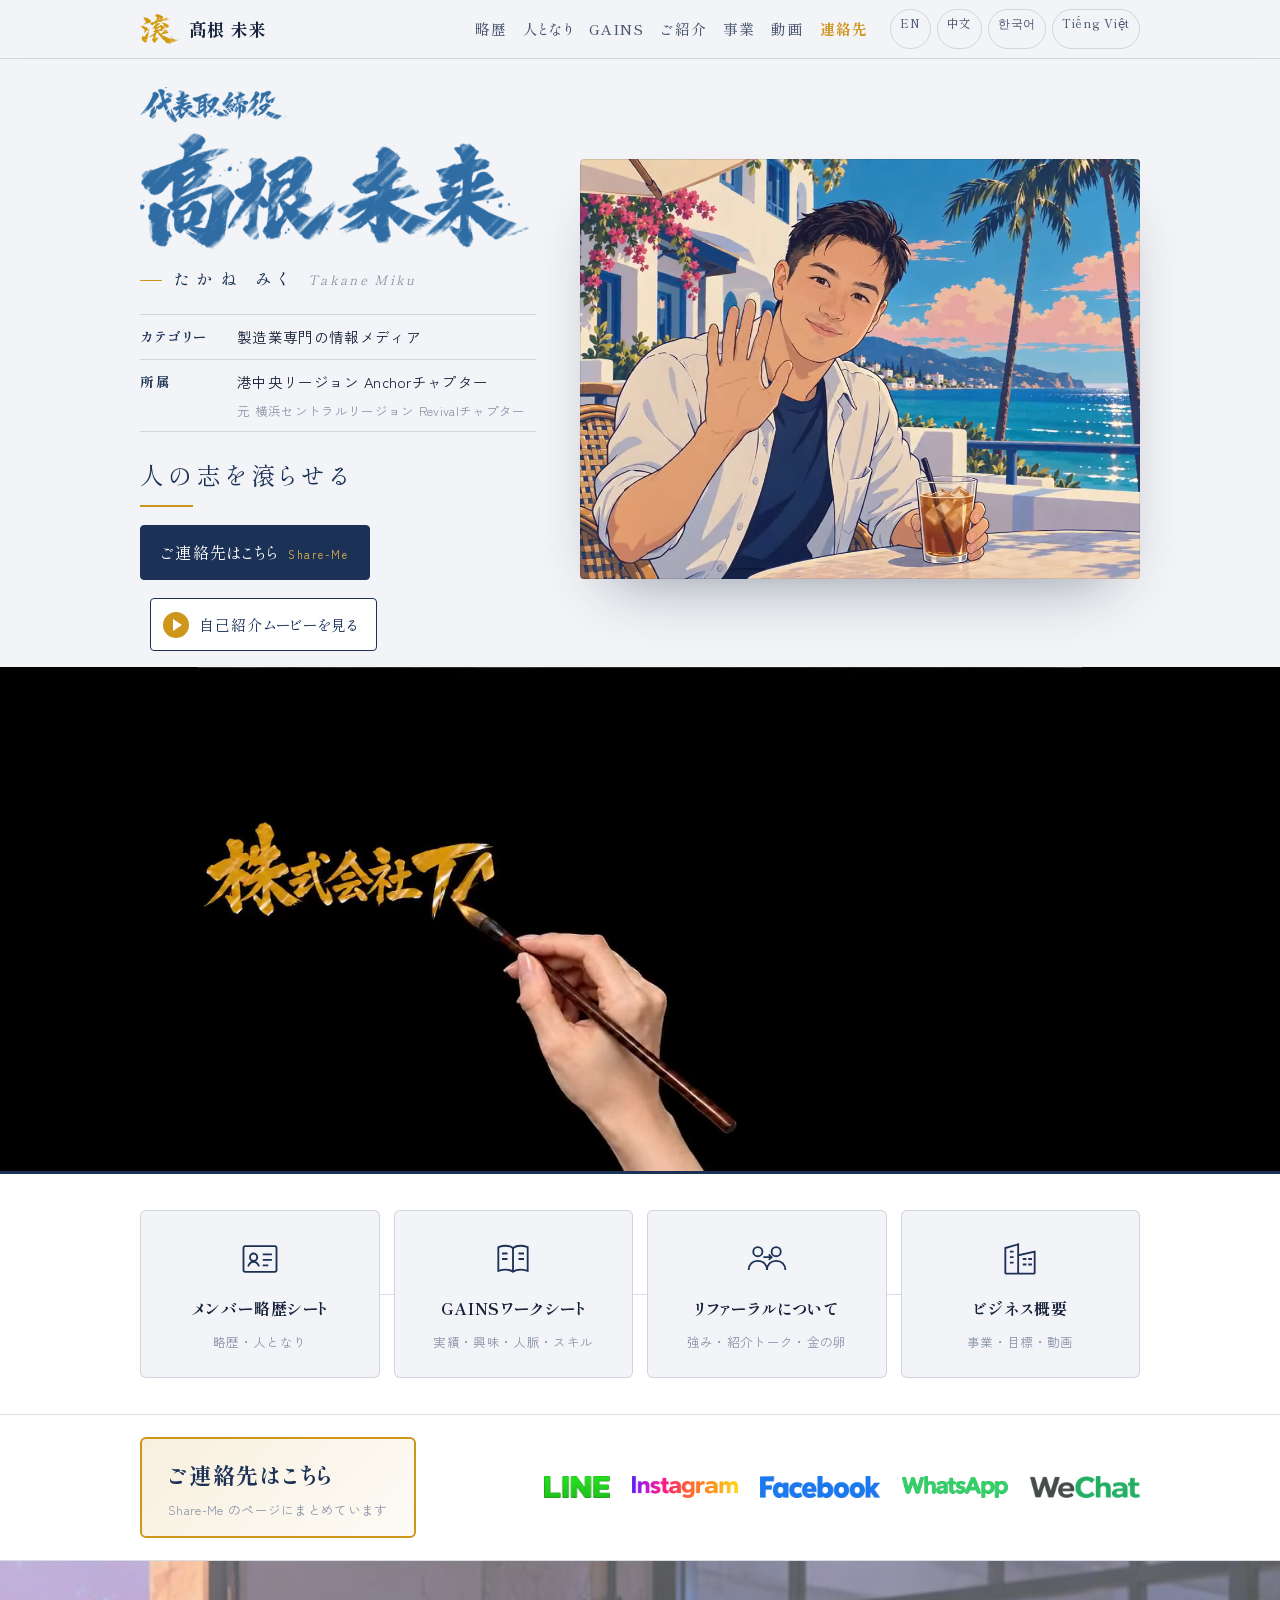
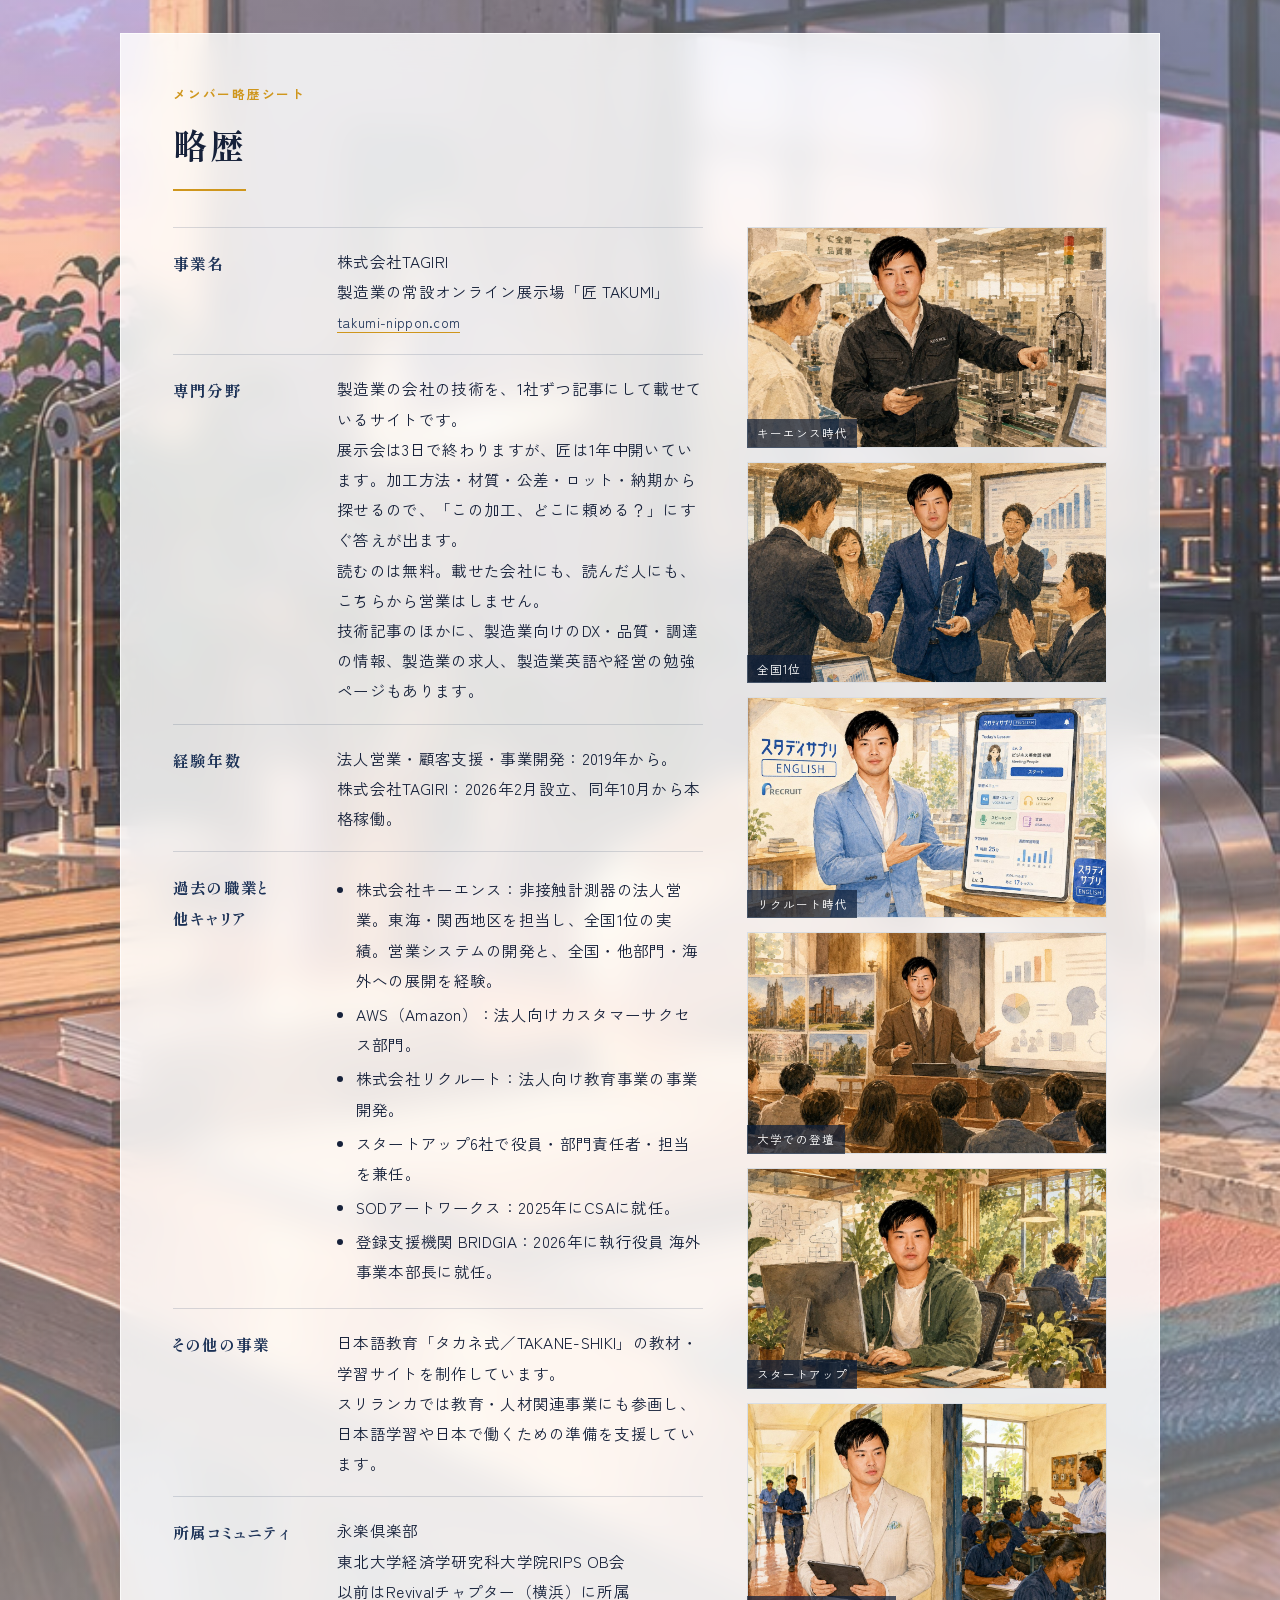
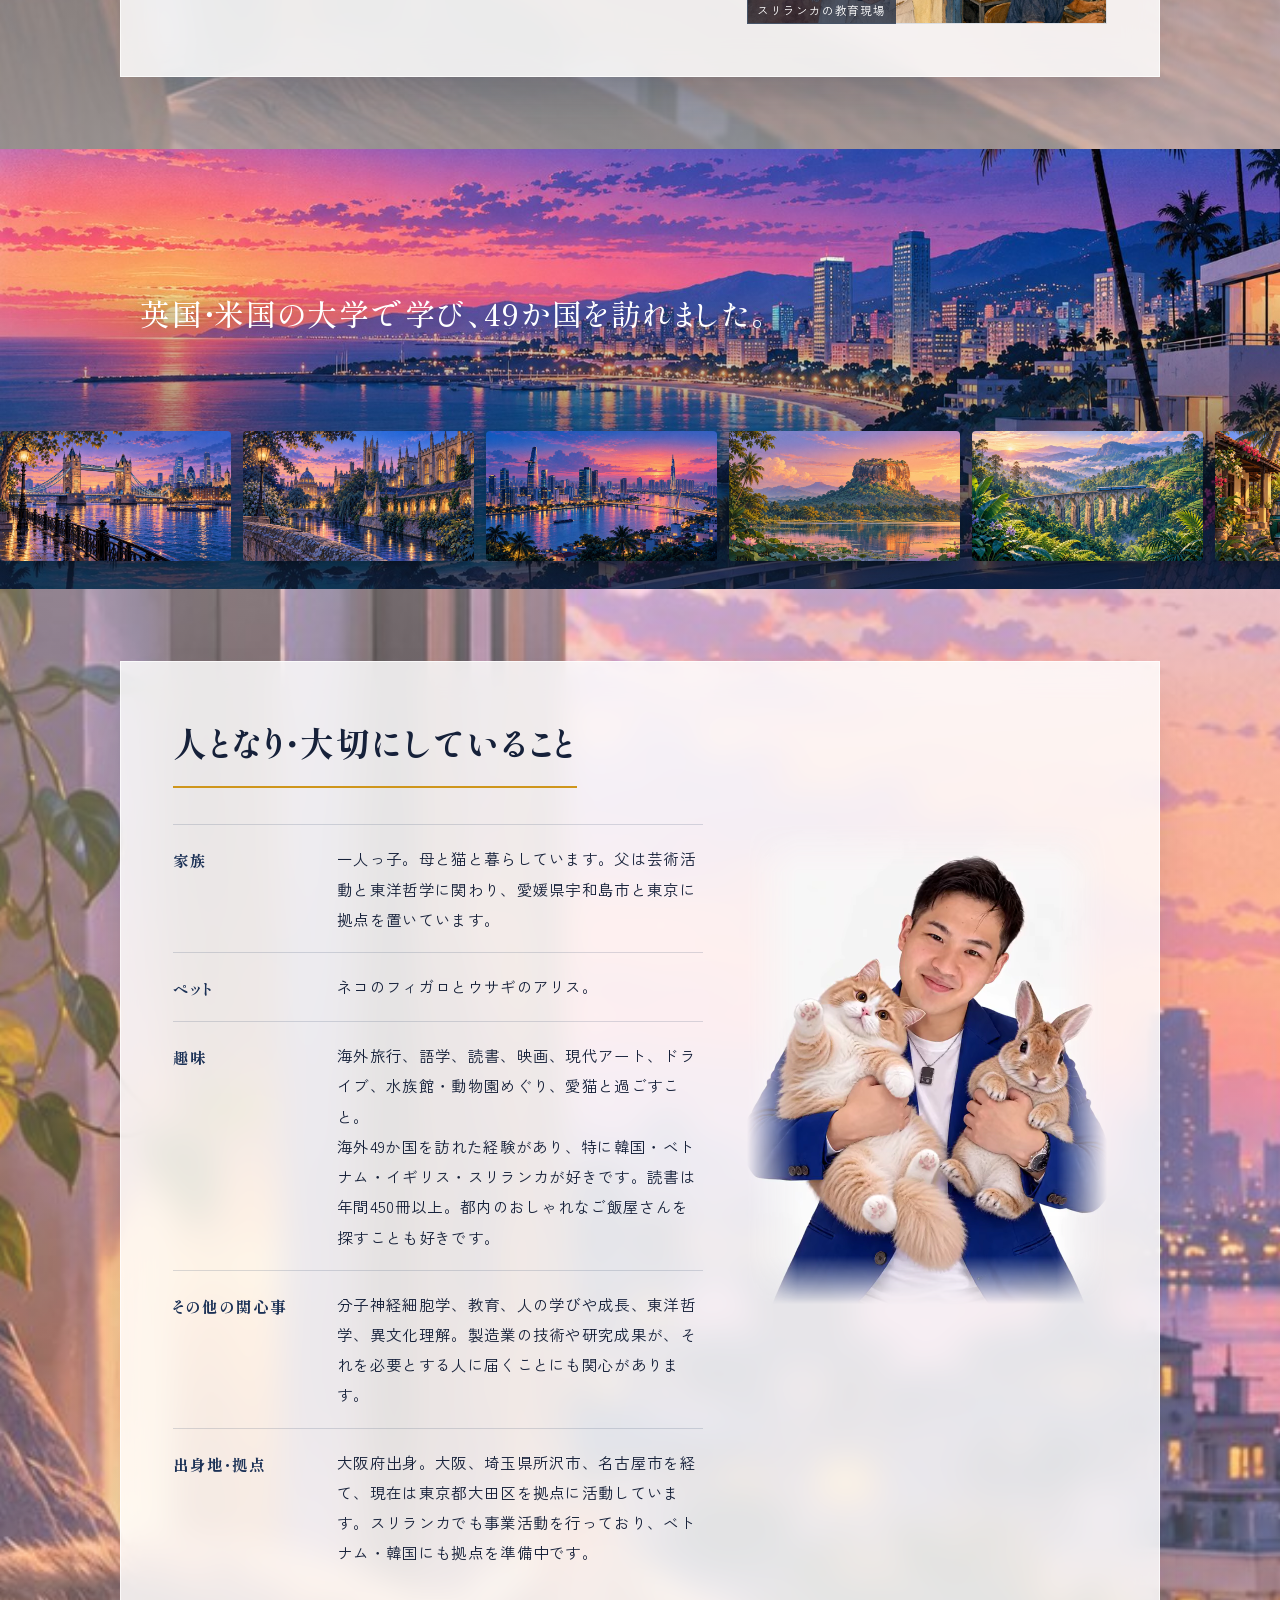
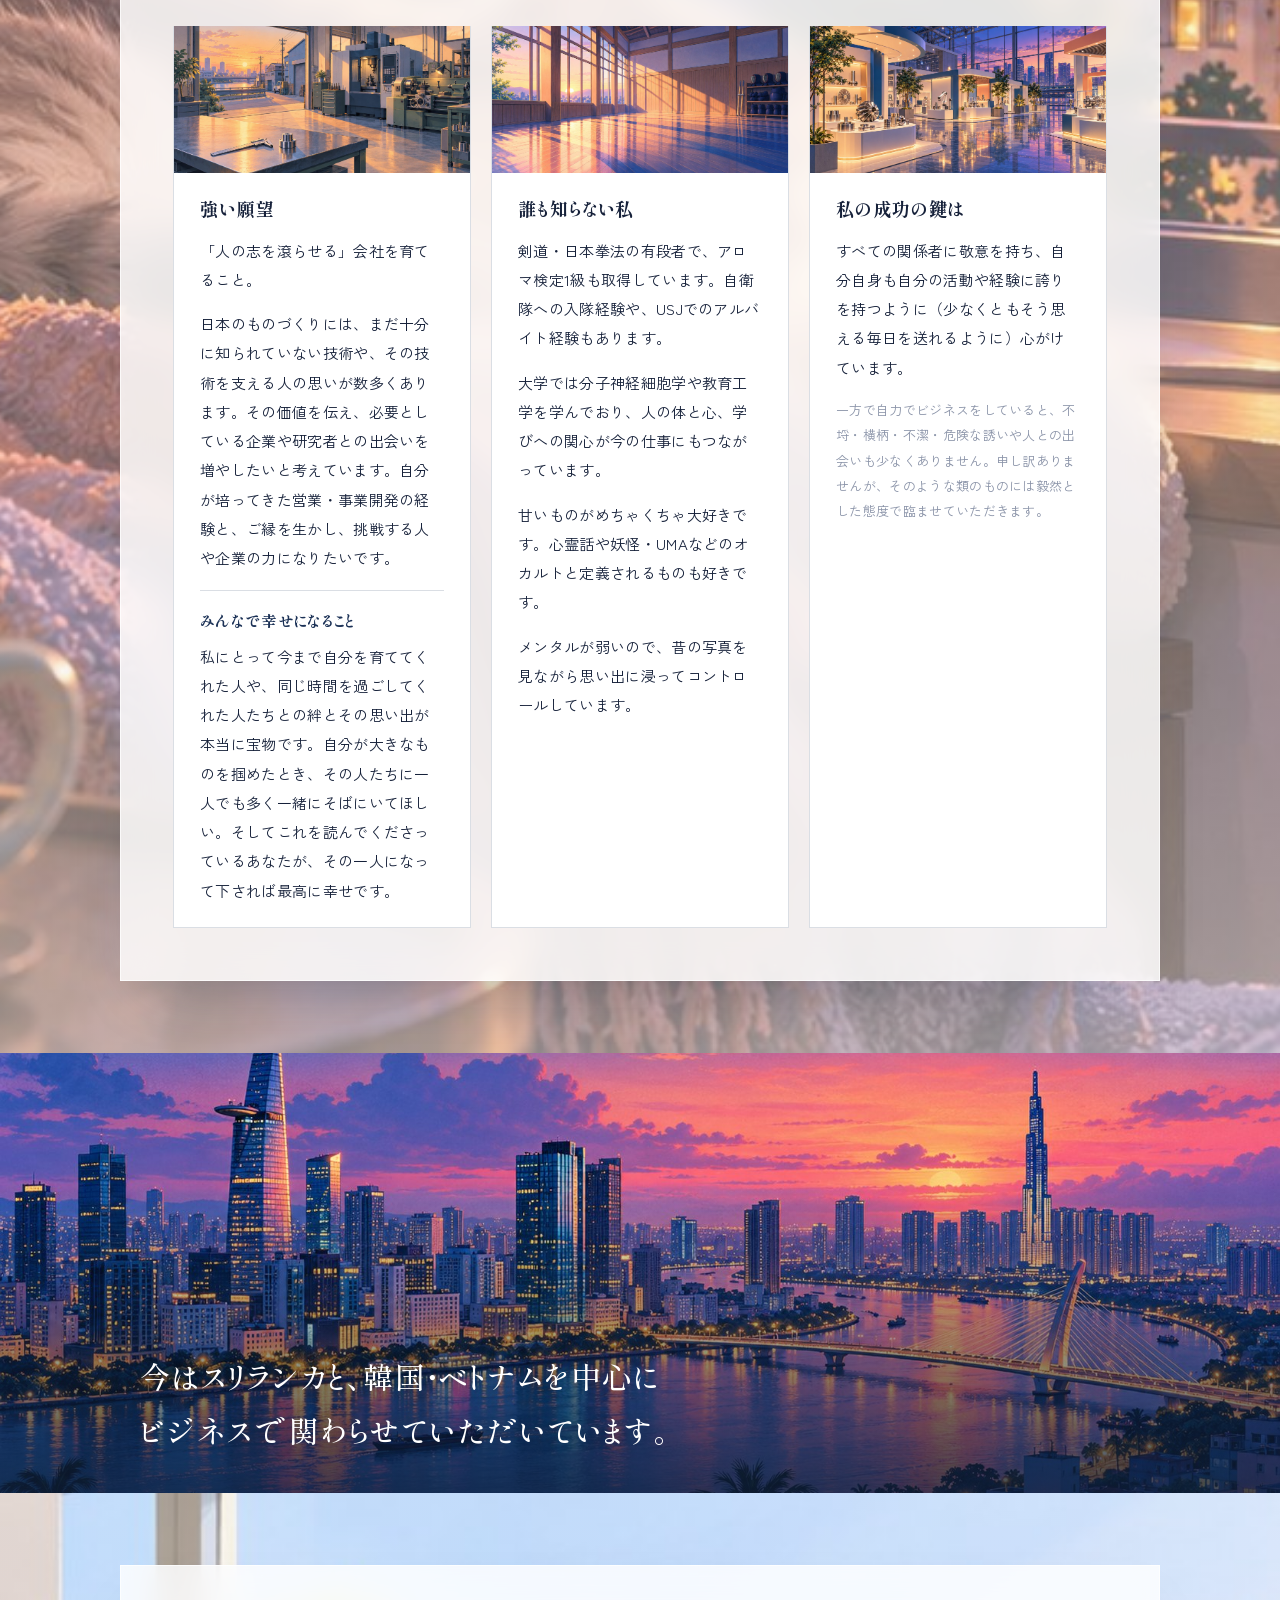
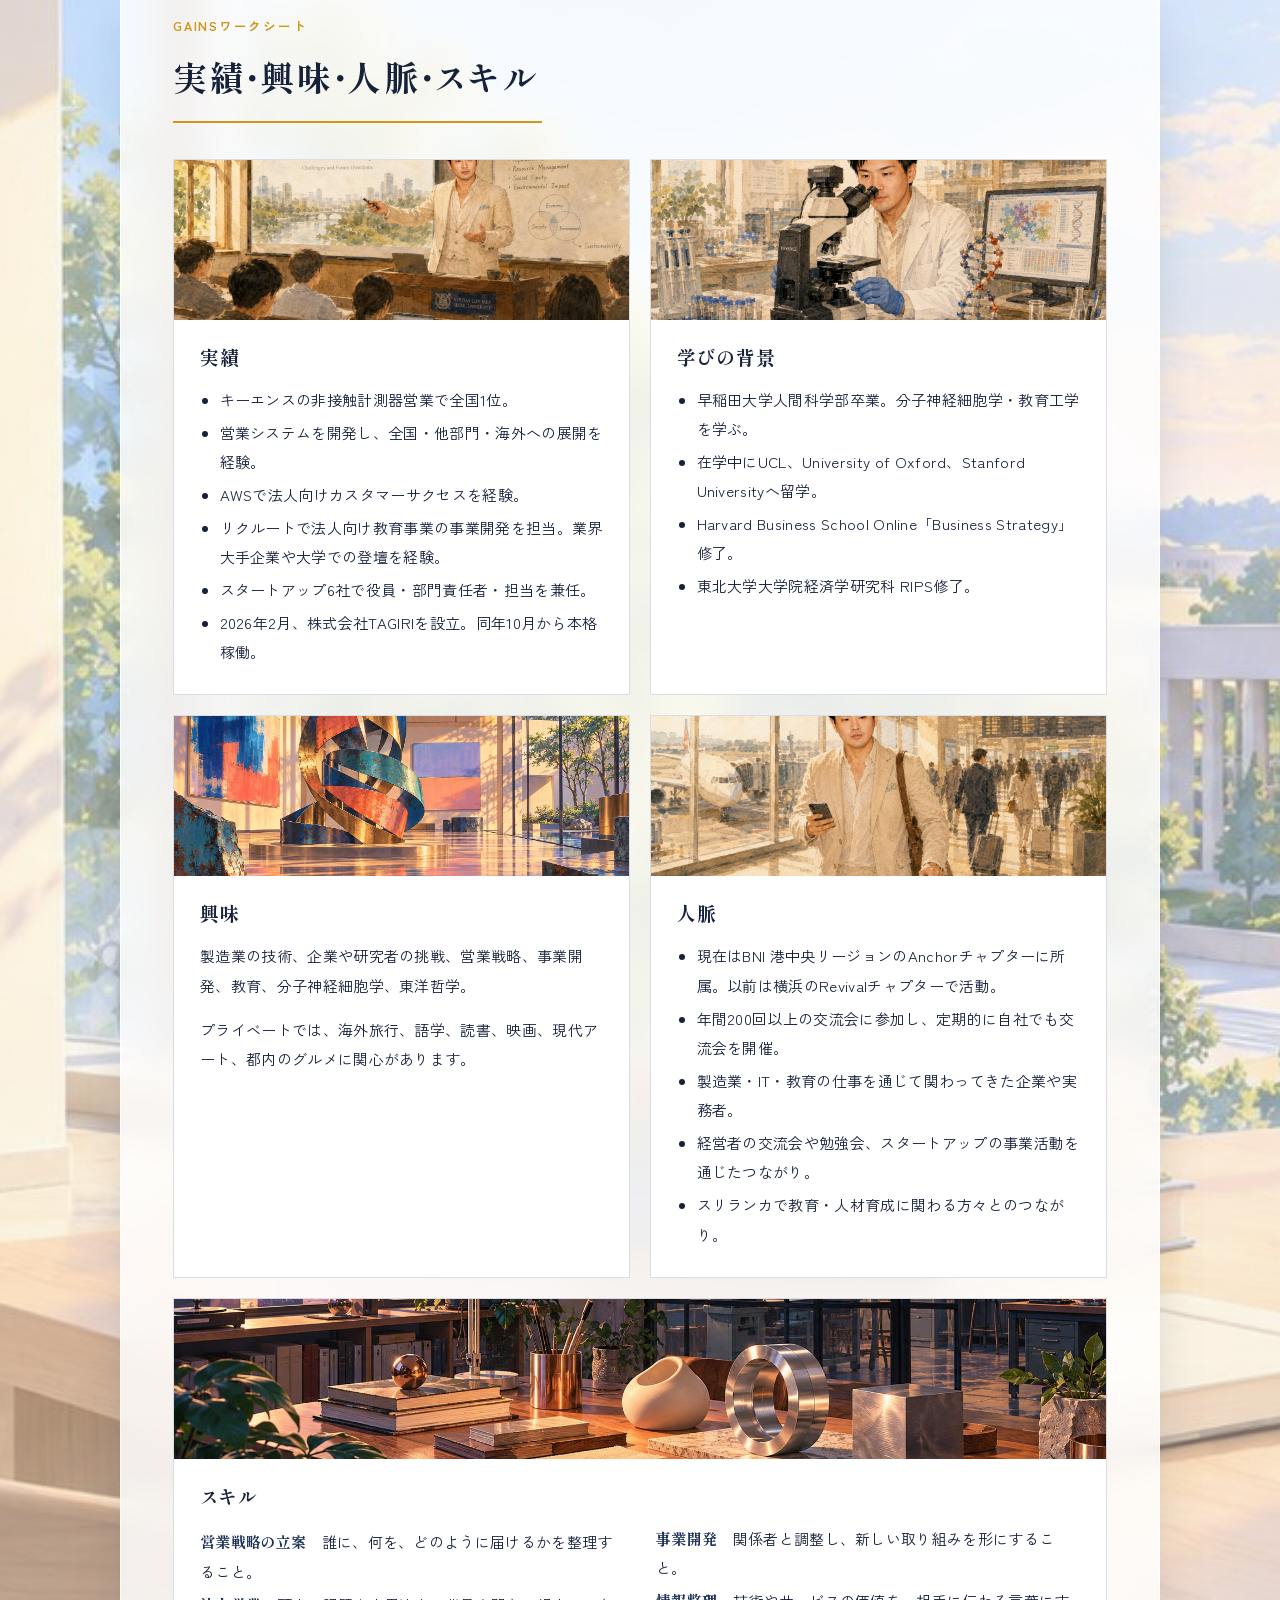
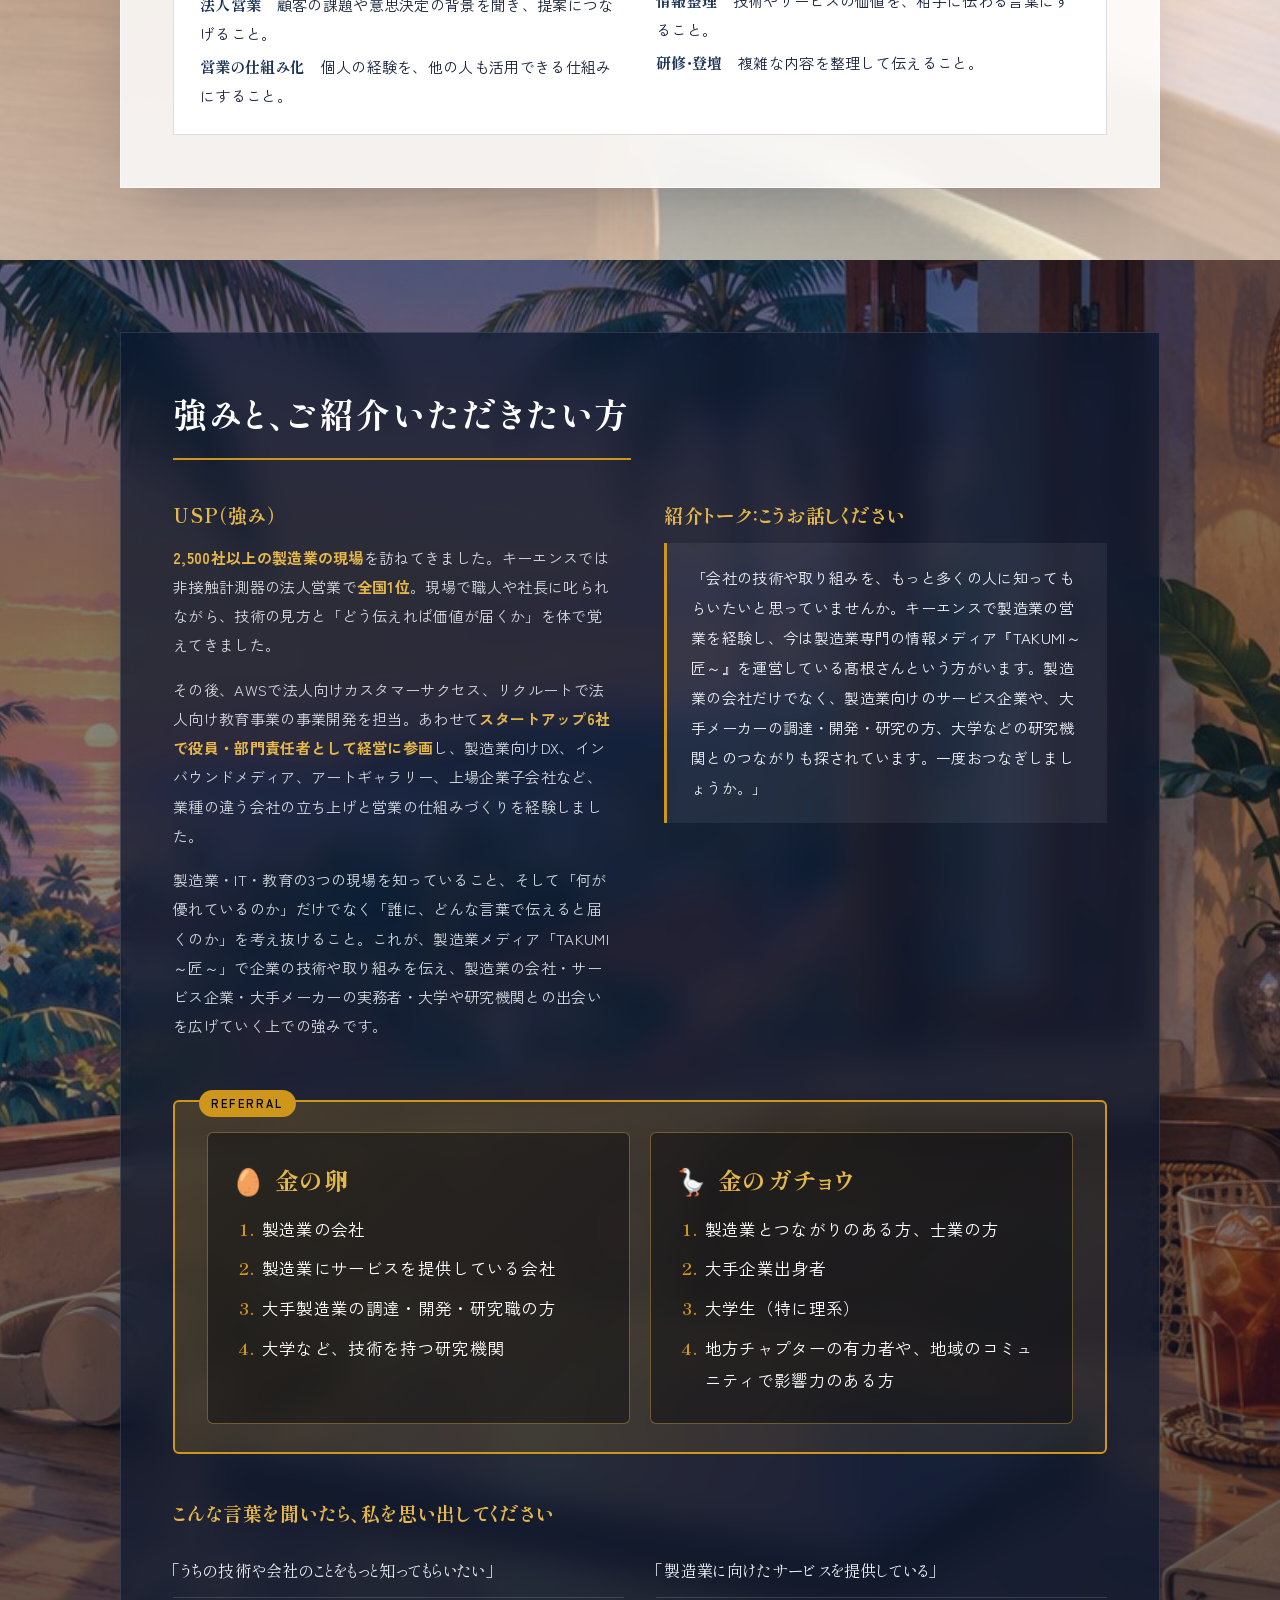
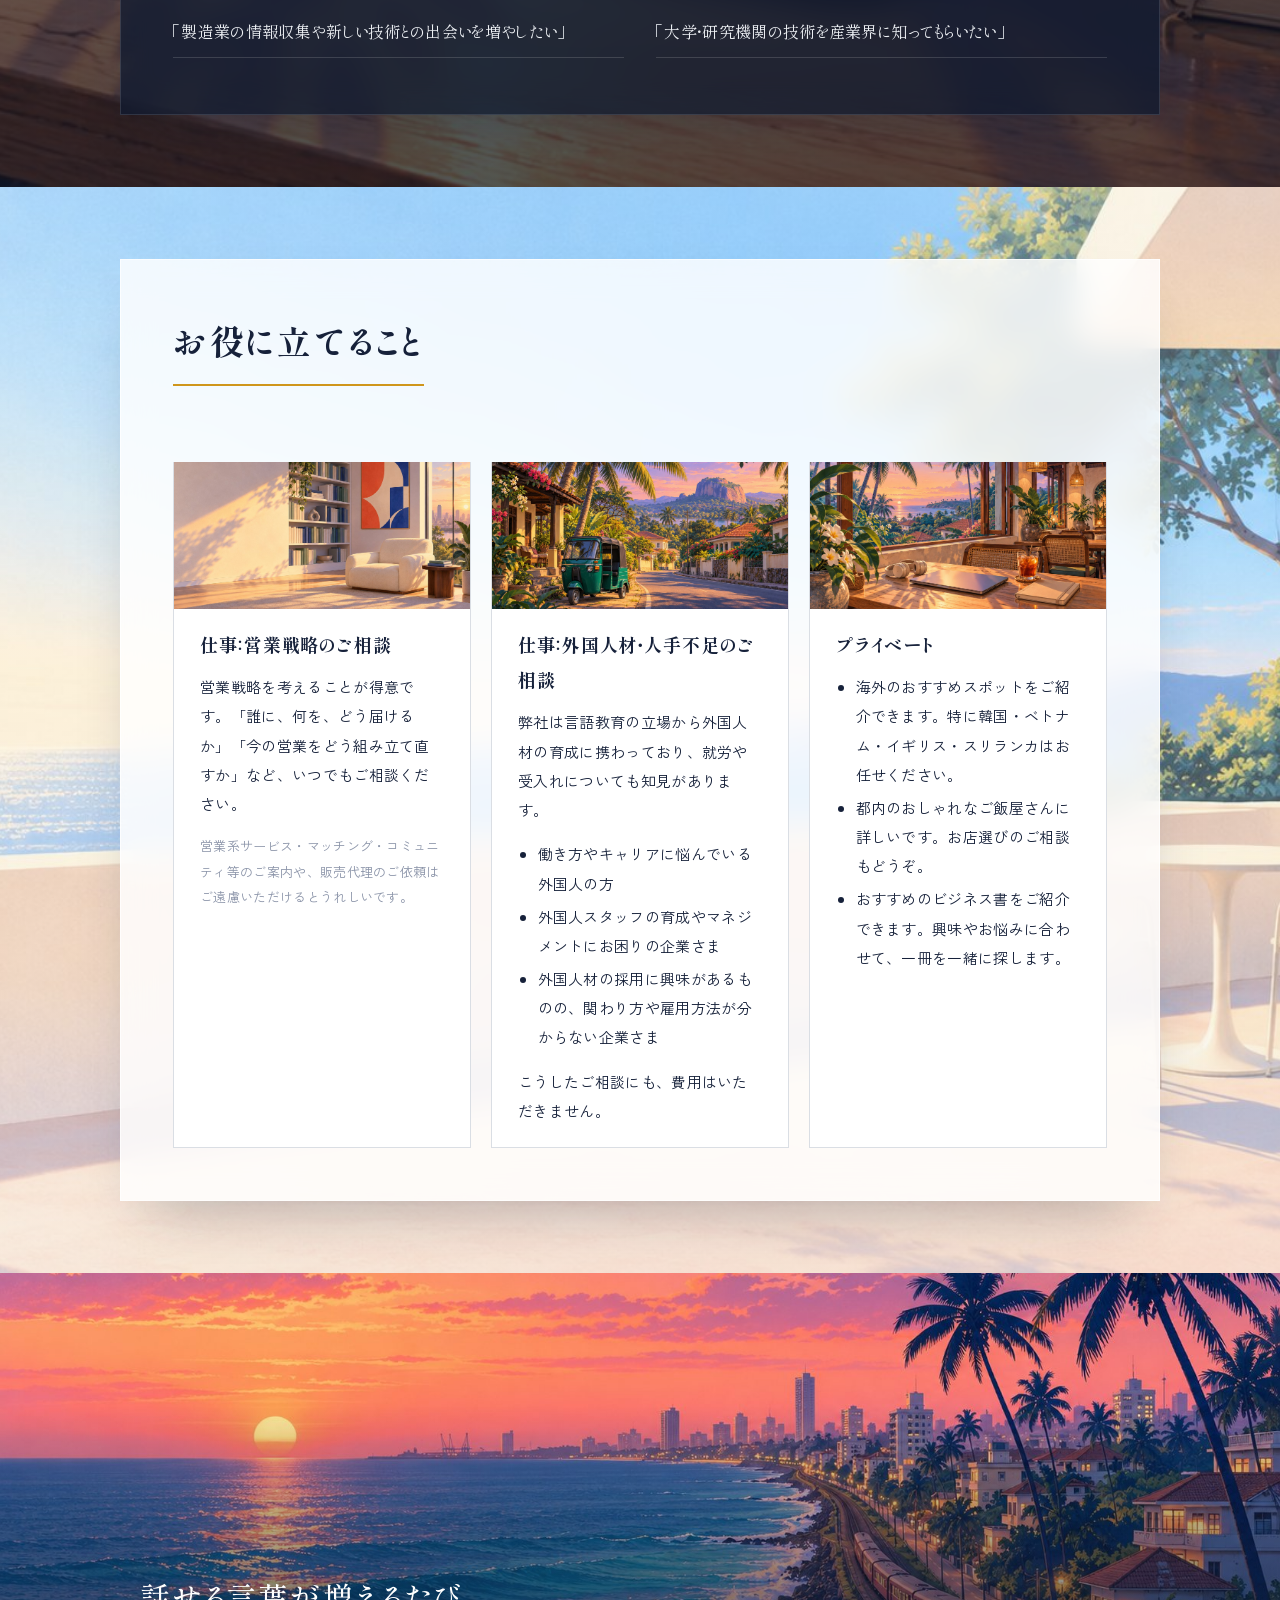
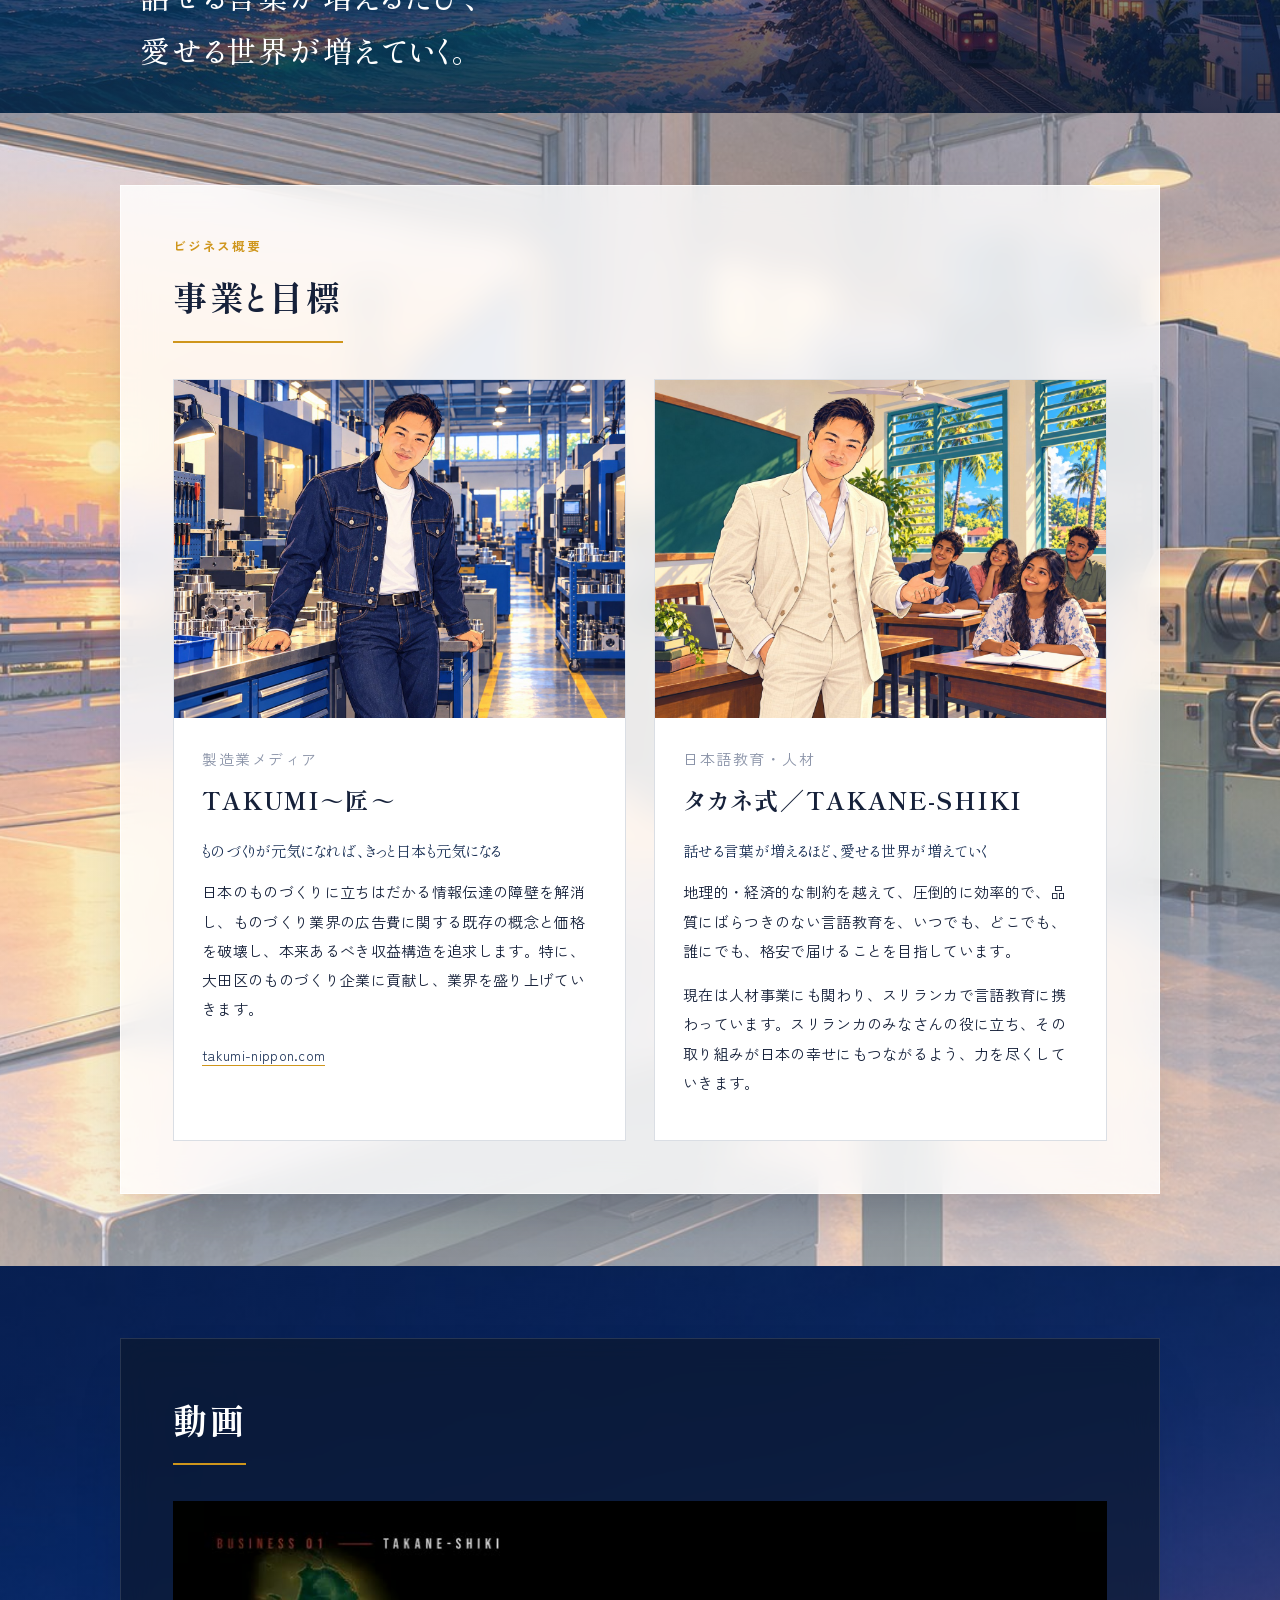
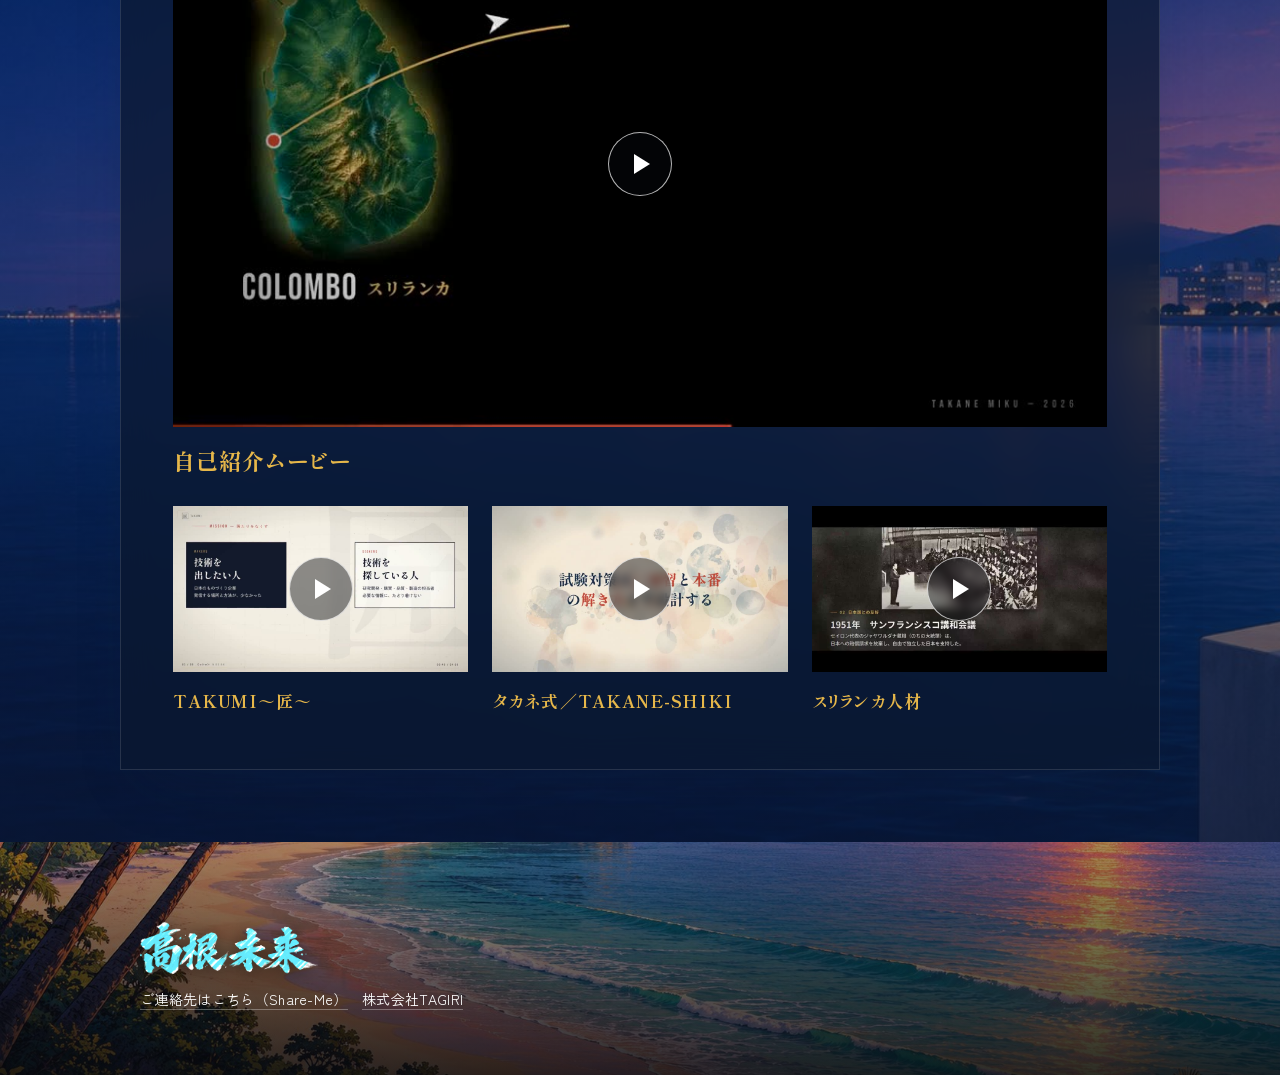
==== commit a3c81335: "「私の成功の鍵は」の最初の2段落を削除（全言語） Co-Authored-By: Claude Fable 5.1 <noreply@anthropic.com> Claude-Session: ht" ====
--- a/index.html
+++ b/index.html
@@ -177,9 +177,7 @@
         <div class="box">
           <div class="bh" style="--img:url(../uploads/bg/expo-hall.jpg)"></div>
           <h3>私の成功の鍵は</h3>
-          <p>現場を知ること、相手の話を聞くこと、考えたことを実際に動く形にすること。</p>
-          <p>製造業・IT・教育と異なる分野で得た経験をつなぎ、課題の整理から営業戦略、事業の仕組みづくりまで考えることを大切にしています。いただいたご縁に感謝し、相手の期待に仕事で応えることを心がけています。</p>
-          <p>すべての関係者に敬意を持ち、自分自身も自分の活動や経験に誇りを持つように（少なくともそう思える毎日を送れるように）心がけています。</p>
+                              <p>すべての関係者に敬意を持ち、自分自身も自分の活動や経験に誇りを持つように（少なくともそう思える毎日を送れるように）心がけています。</p>
           <p class="note">一方で自力でビジネスをしていると、不埒・横柄・不潔・危険な誘いや人との出会いも少なくありません。申し訳ありませんが、そのような類のものには毅然とした態度で臨ませていただきます。</p>
         </div>
       </div>
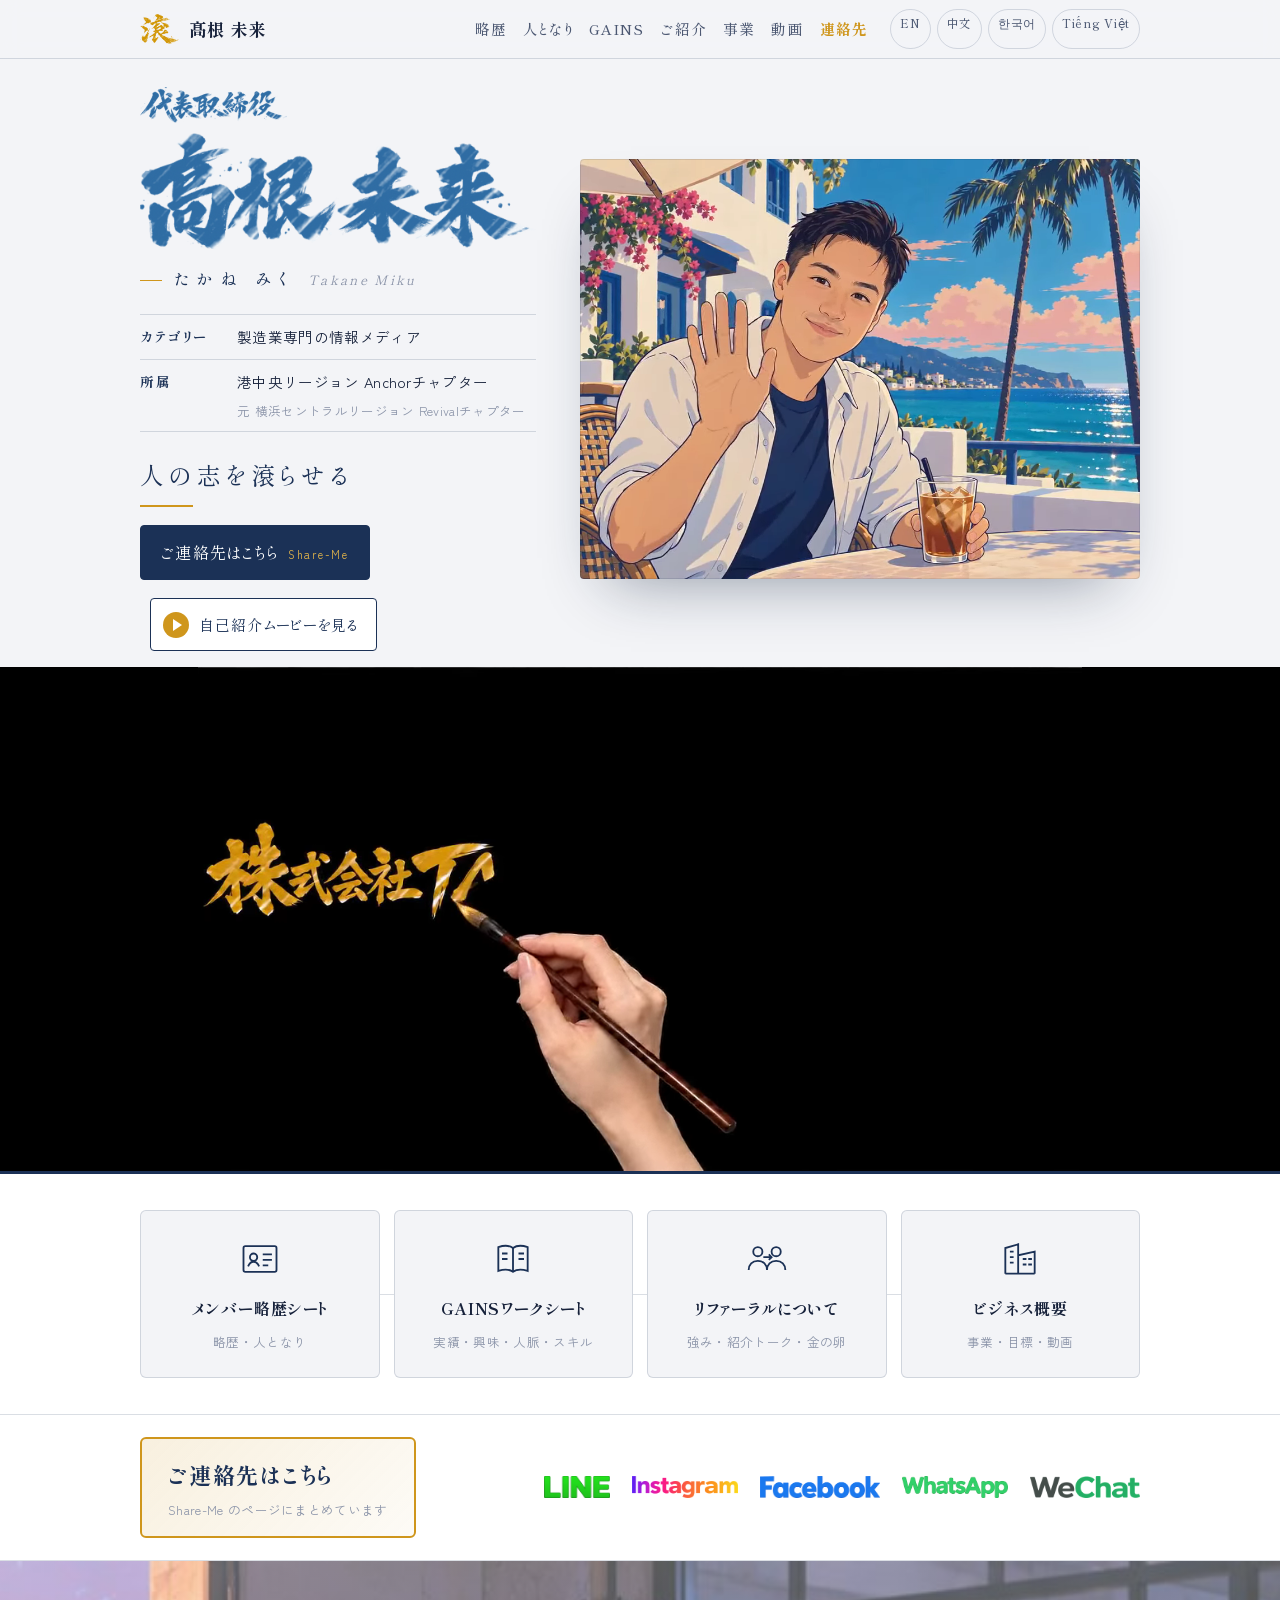
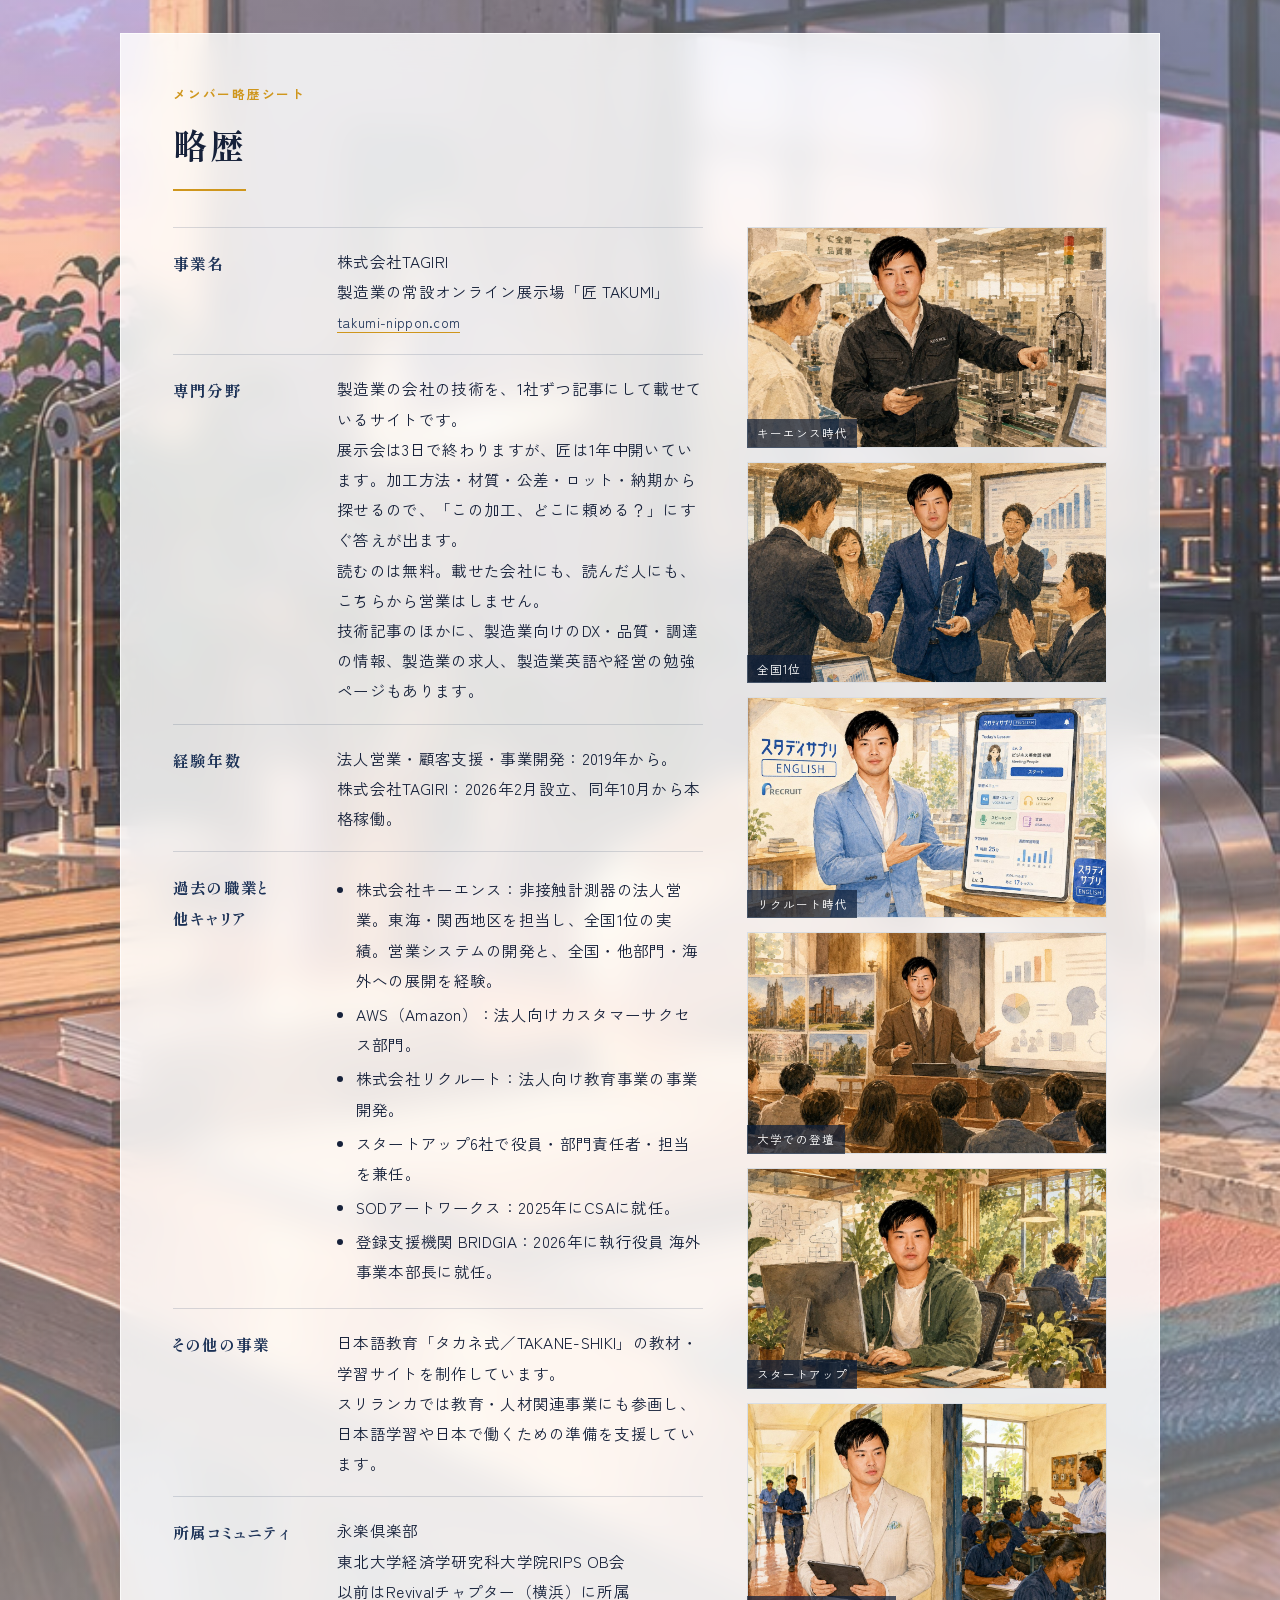
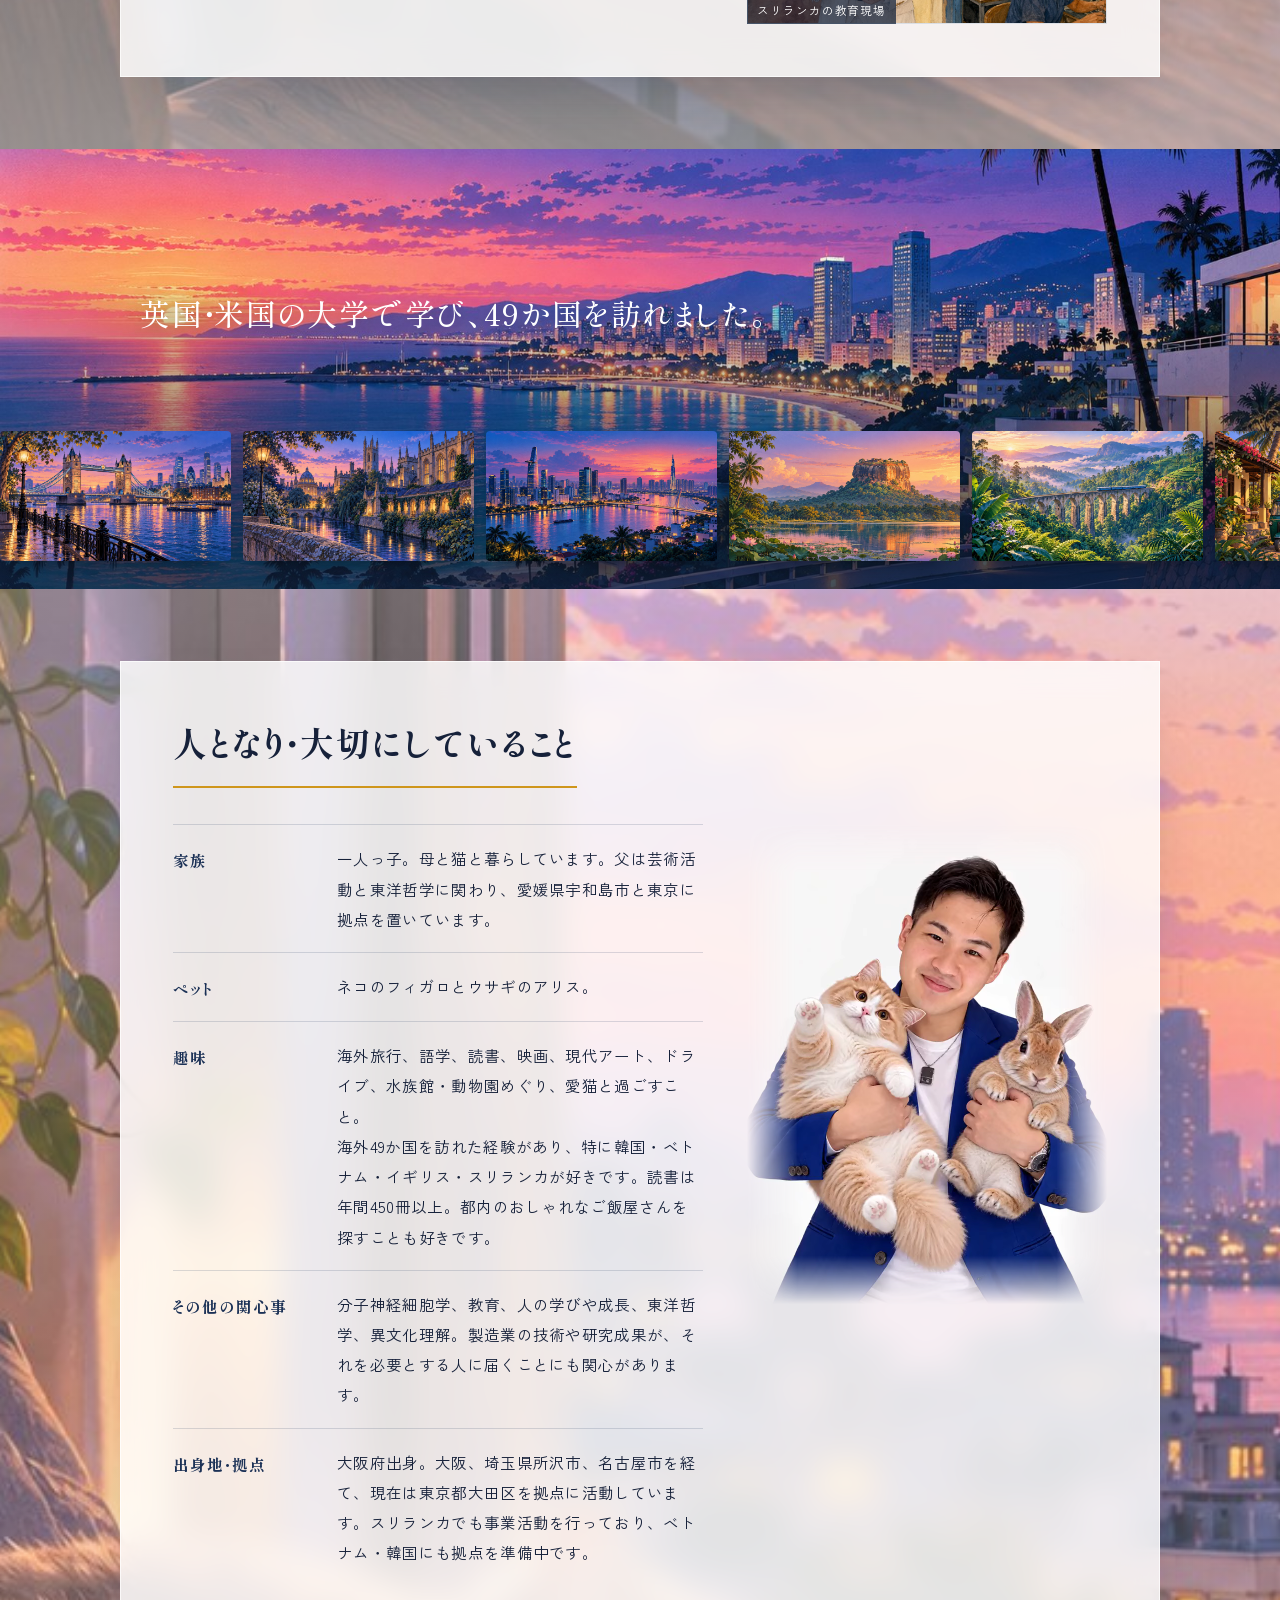
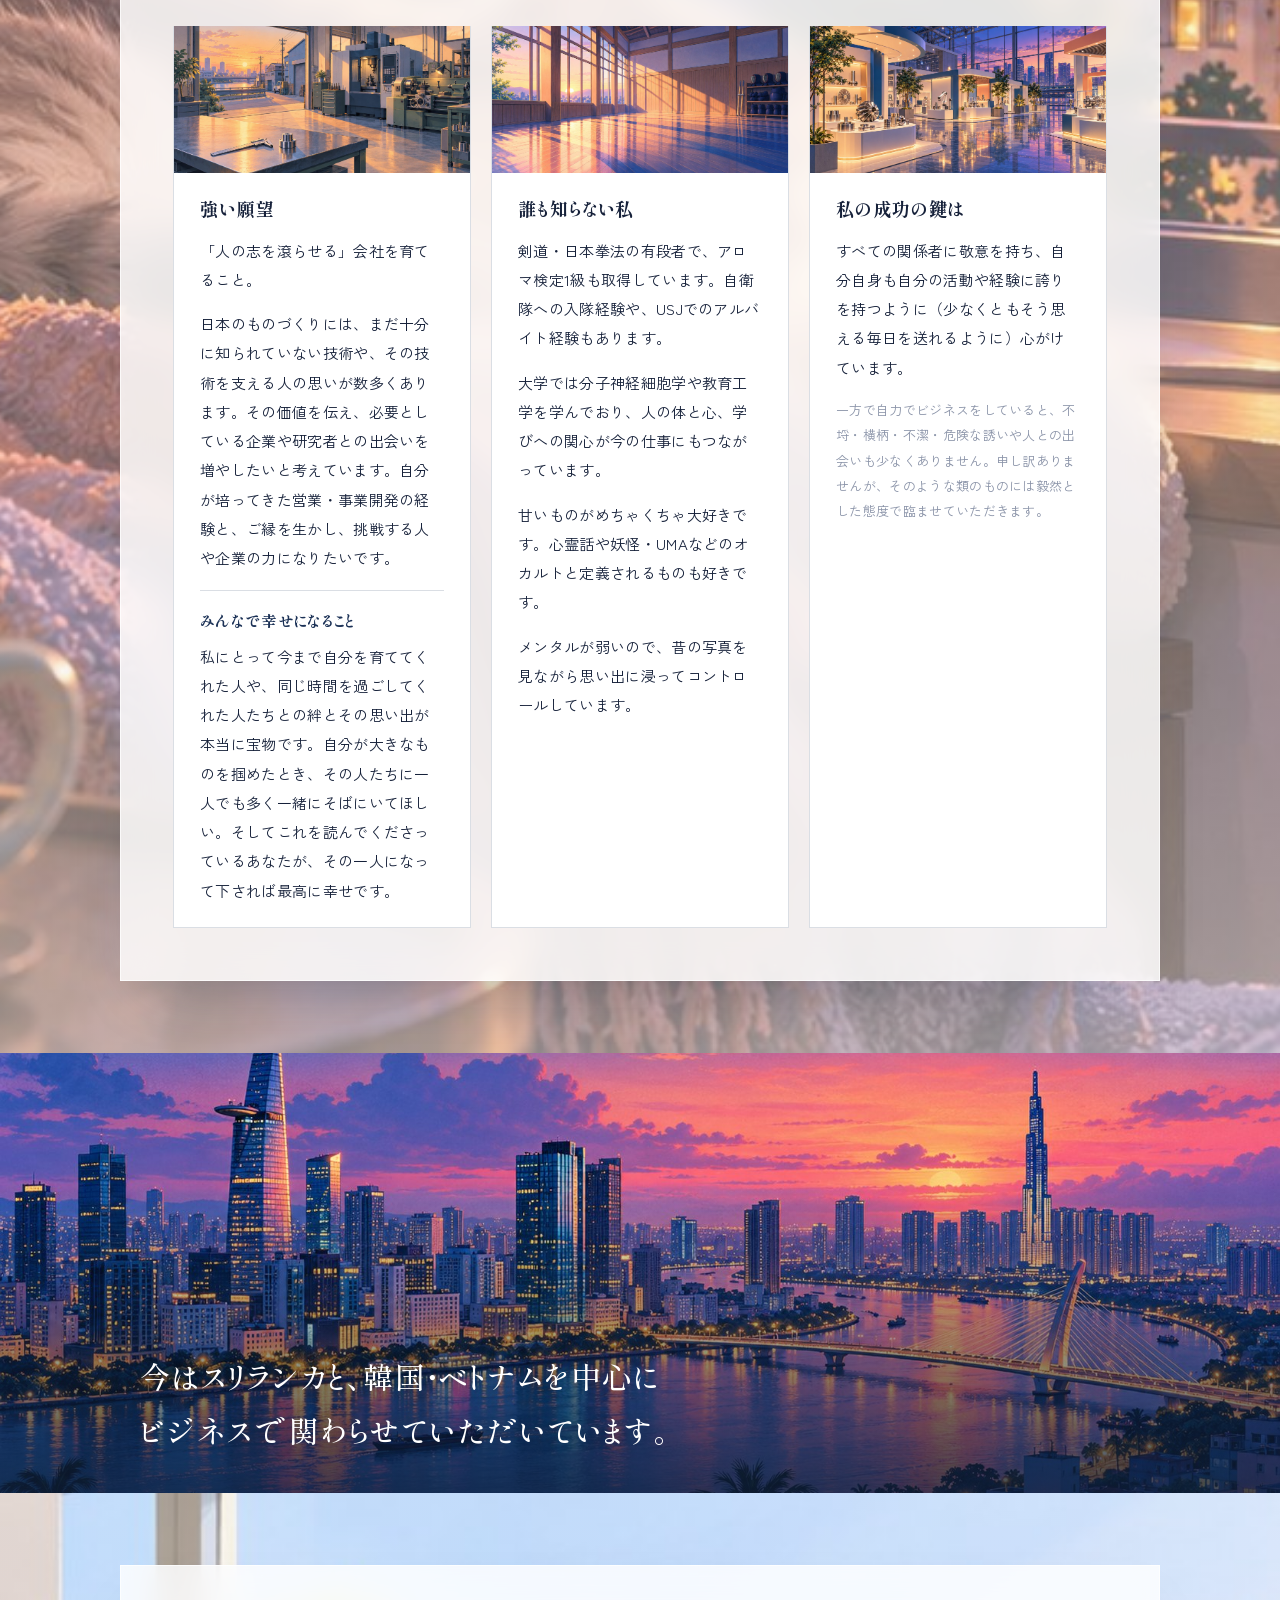
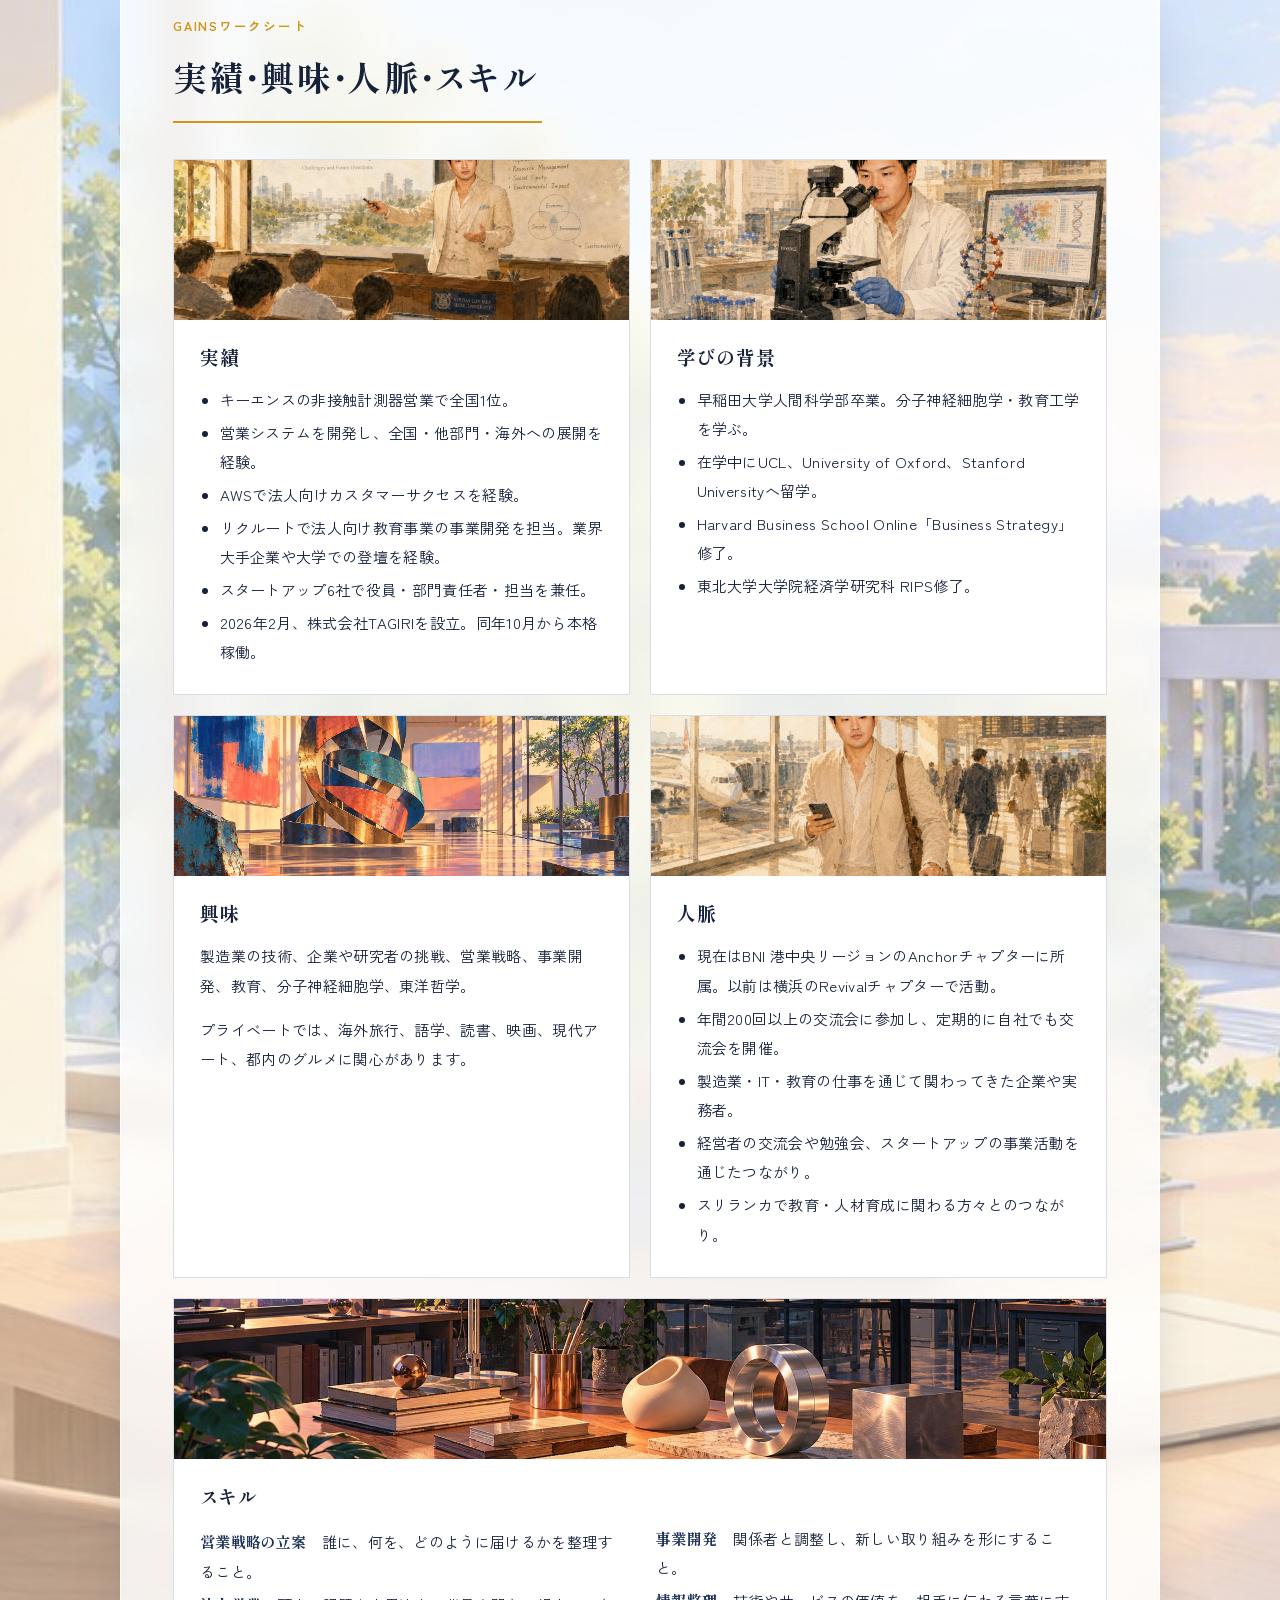
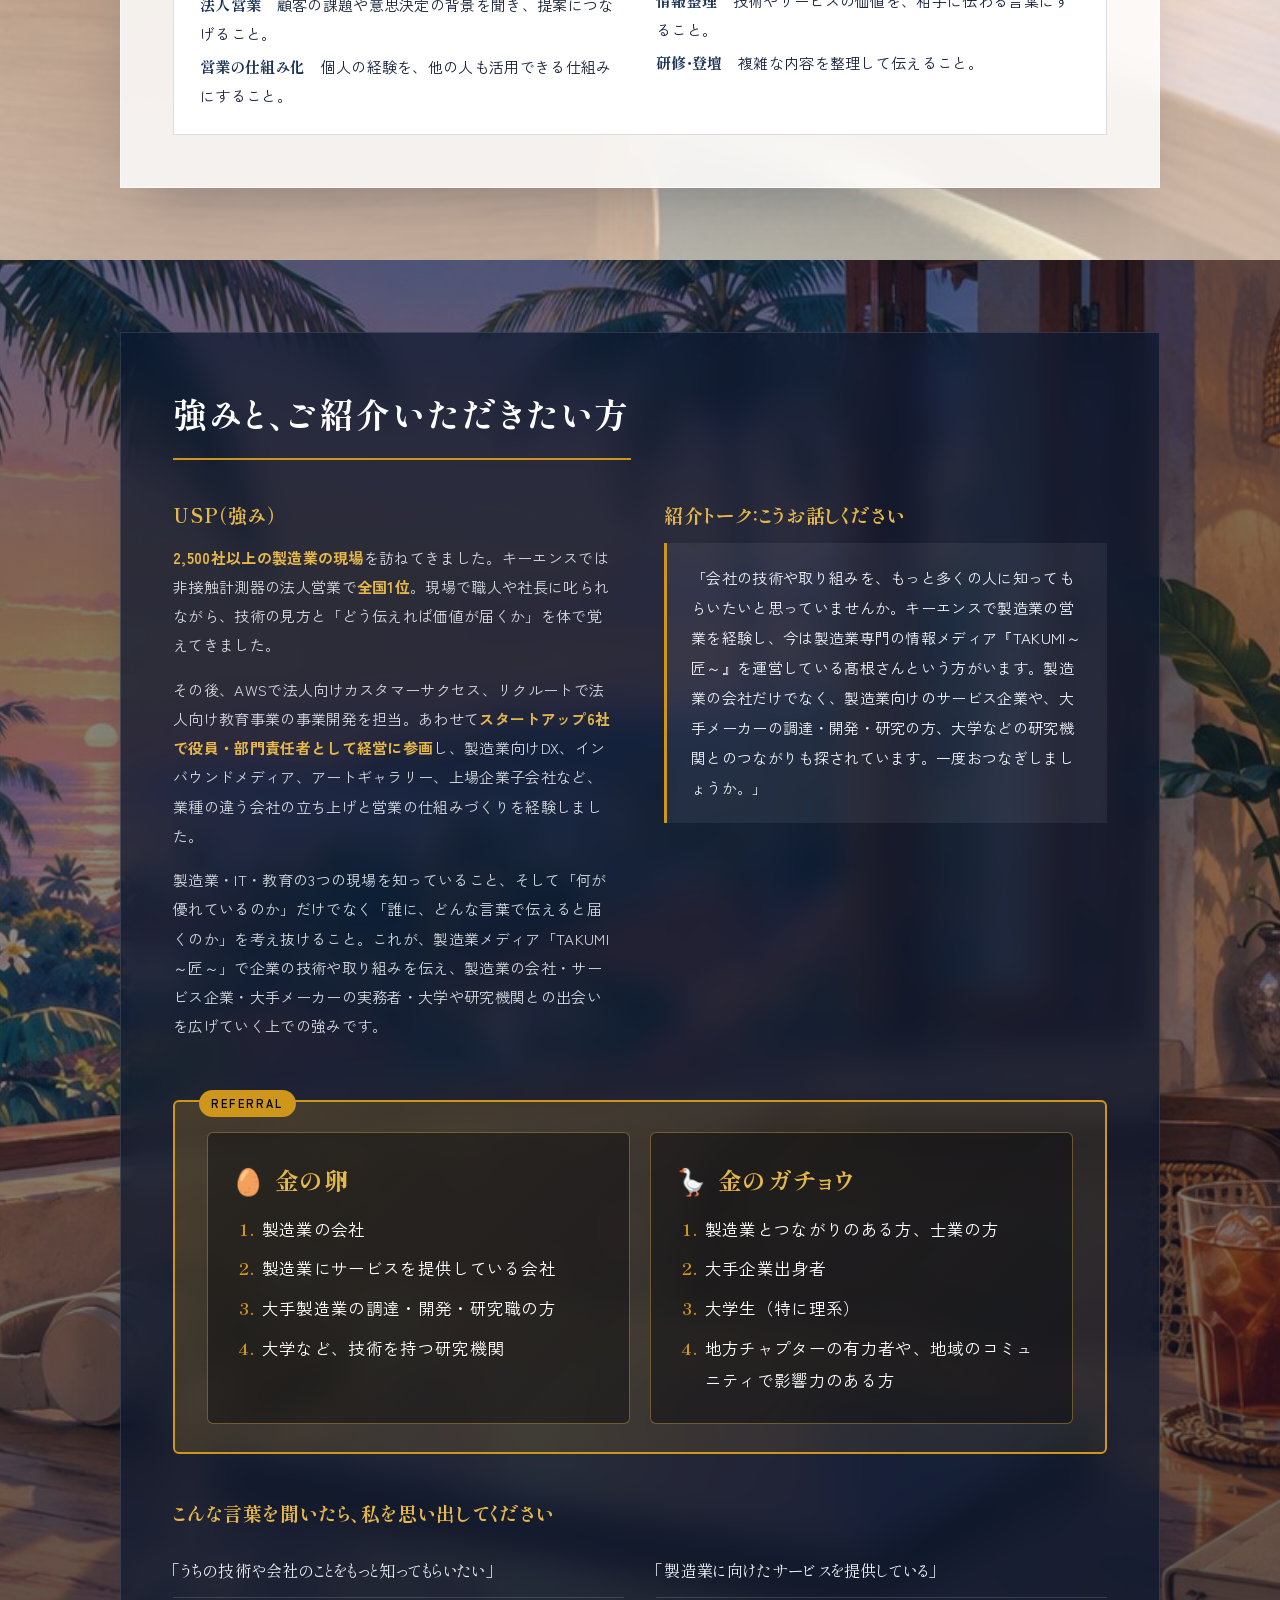
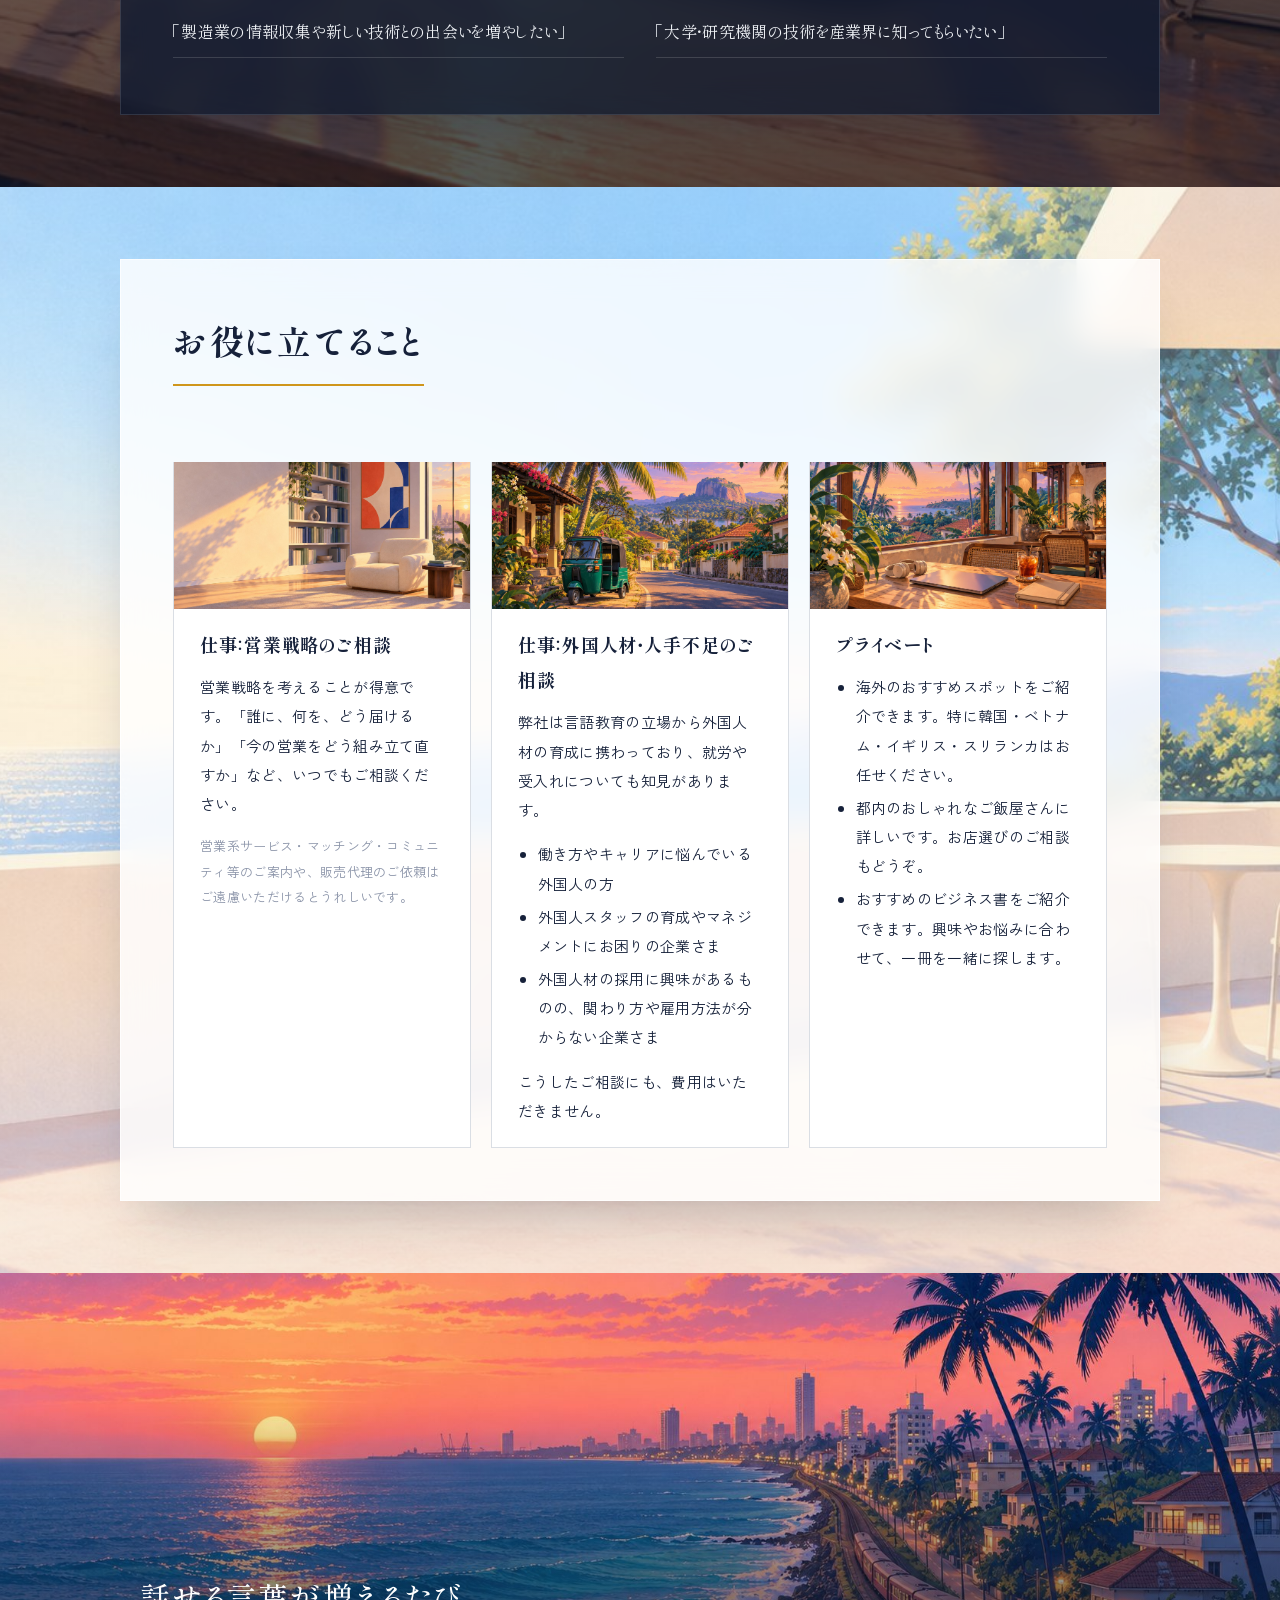
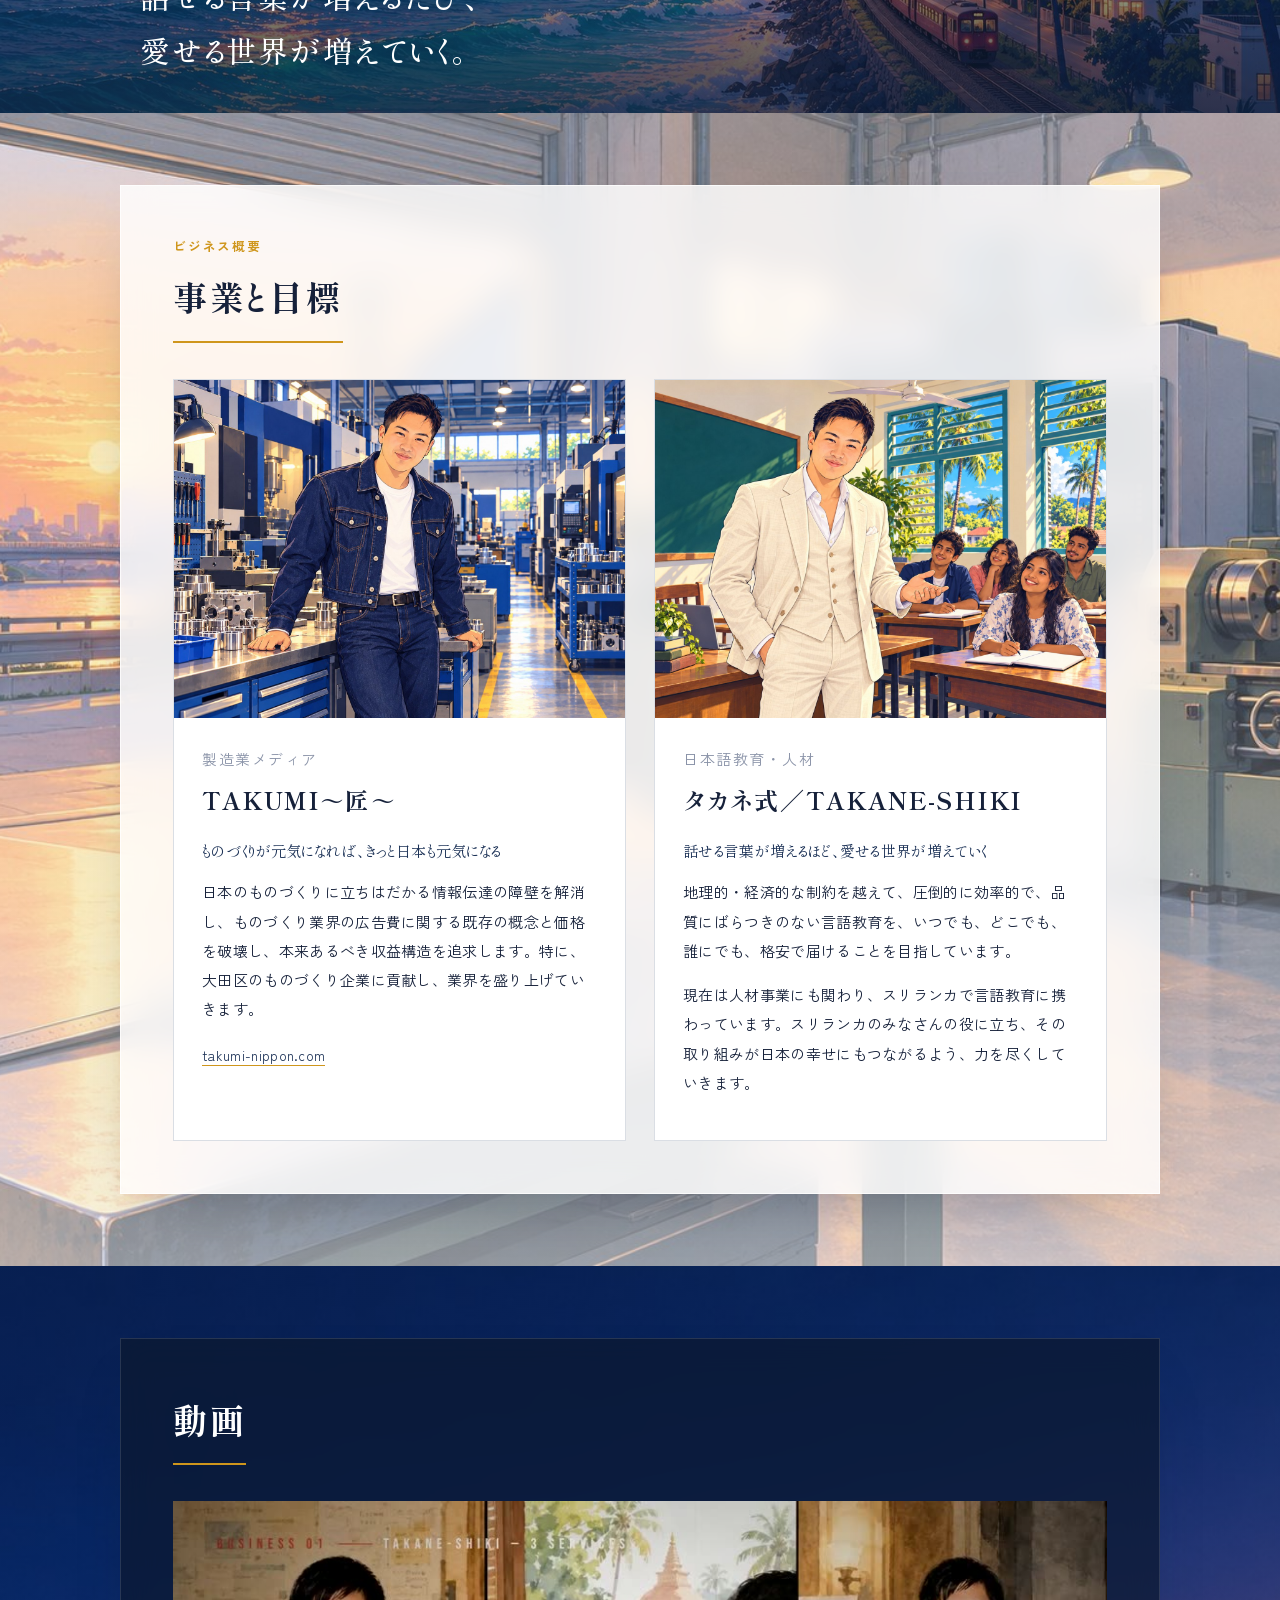
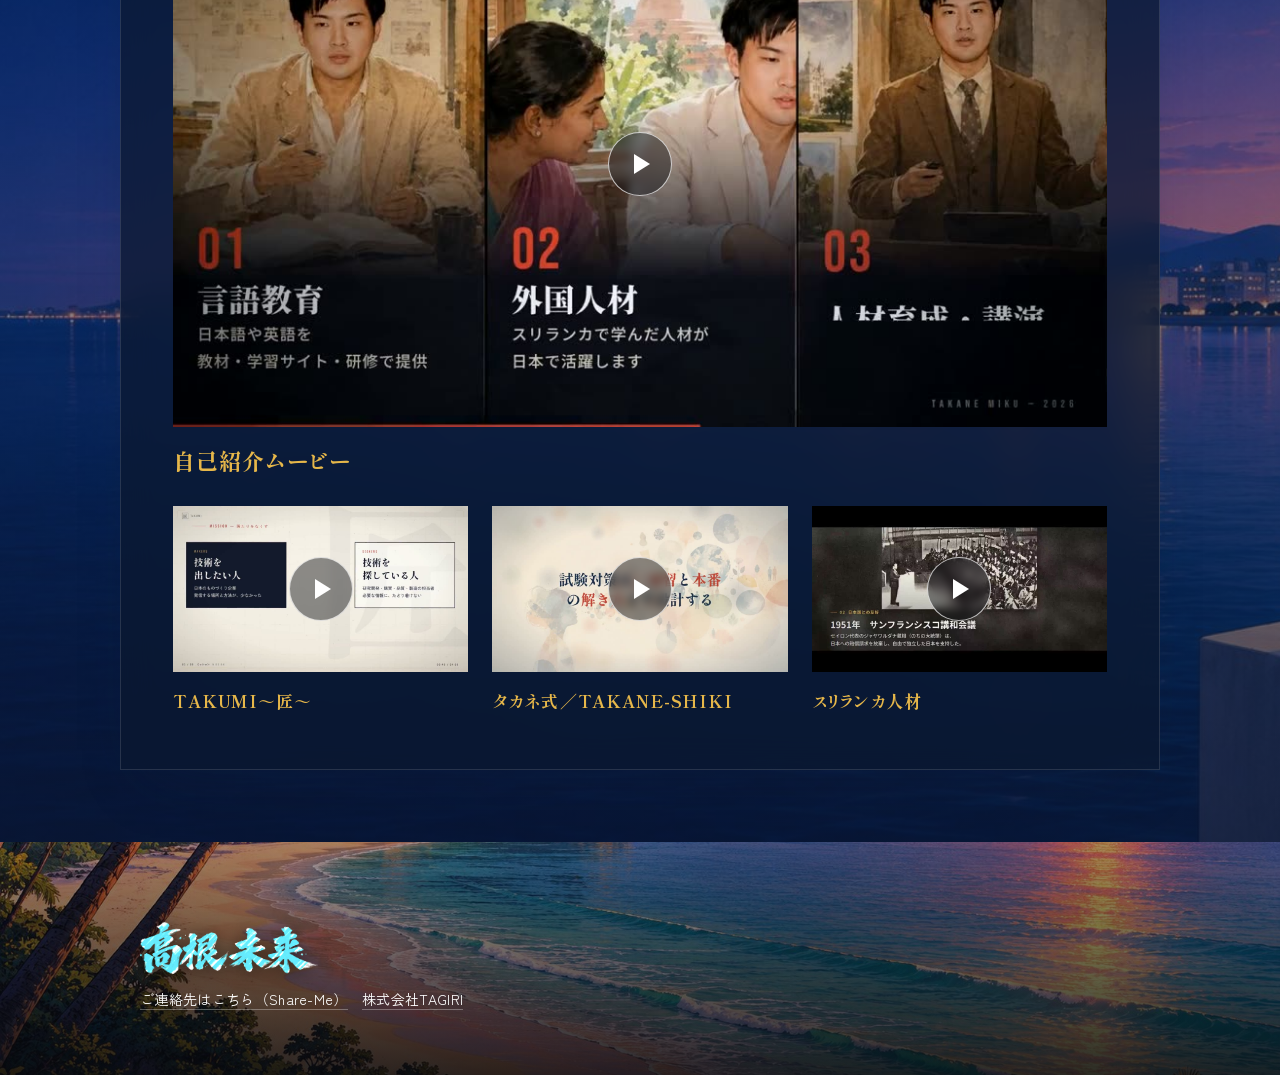
==== commit 1ed7d016: "自己紹介ムービーを最新版（v14）に差し替え Co-Authored-By: Claude Fable 5.1 <noreply@anthropic.com> Claude-Session: http" ====
--- a/index.html
+++ b/index.html
@@ -369,8 +369,8 @@
     <div class="wrap">
       <h2 class="rv">動画</h2>
       <ul class="videos" id="videoList">
-        <li class="video-card rv featured" id="selfIntro" data-src="uploads/videos/self-intro.mp4" data-poster="uploads/posters/self-intro.jpg">
-          <div class="frame"><img src="uploads/posters/self-intro.jpg" alt="" loading="lazy"><div class="play"><b></b></div></div>
+        <li class="video-card rv featured" id="selfIntro" data-src="uploads/videos/self-intro.mp4?v=14" data-poster="uploads/posters/self-intro.jpg?v=14">
+          <div class="frame"><img src="uploads/posters/self-intro.jpg?v=14" alt="" loading="lazy"><div class="play"><b></b></div></div>
           <h3>自己紹介ムービー</h3>
         </li>
         <li class="video-card rv" data-src="uploads/videos/takumi-pv.mp4" data-poster="uploads/posters/takumi-pv.jpg">
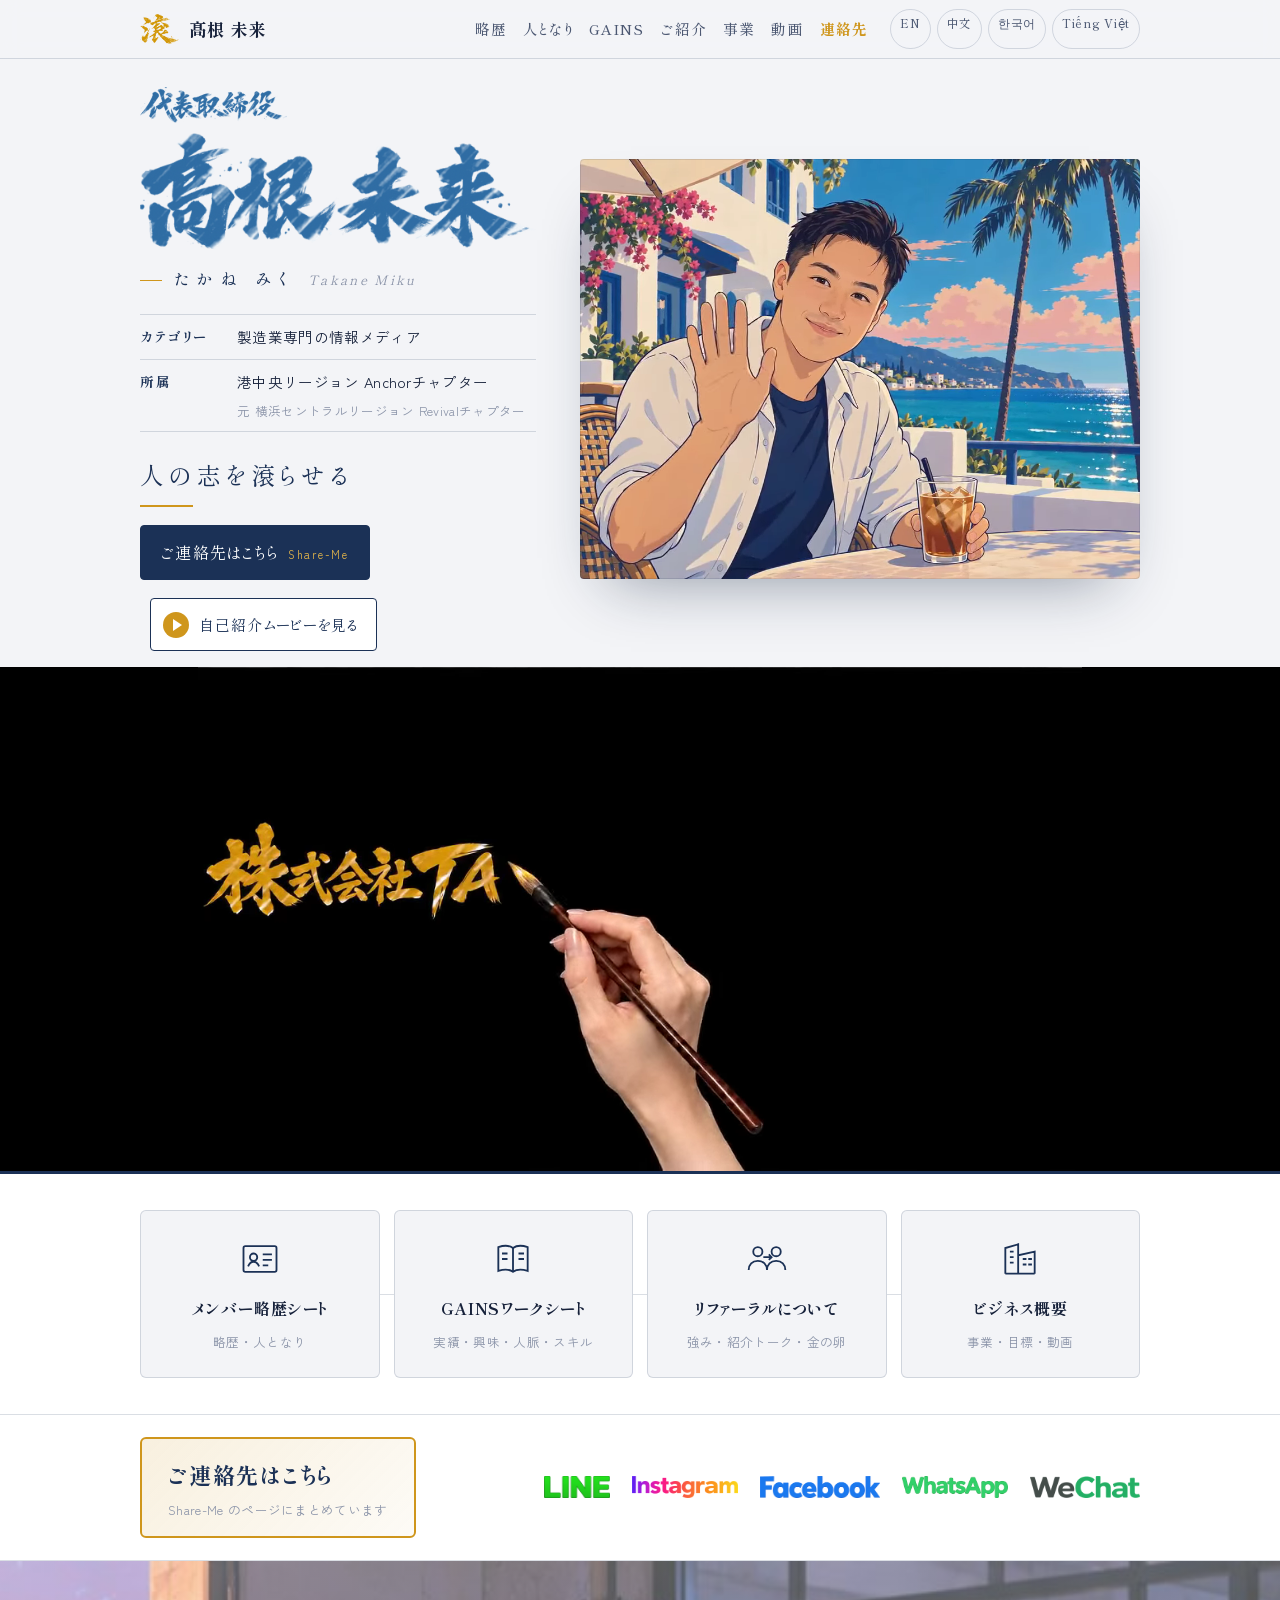
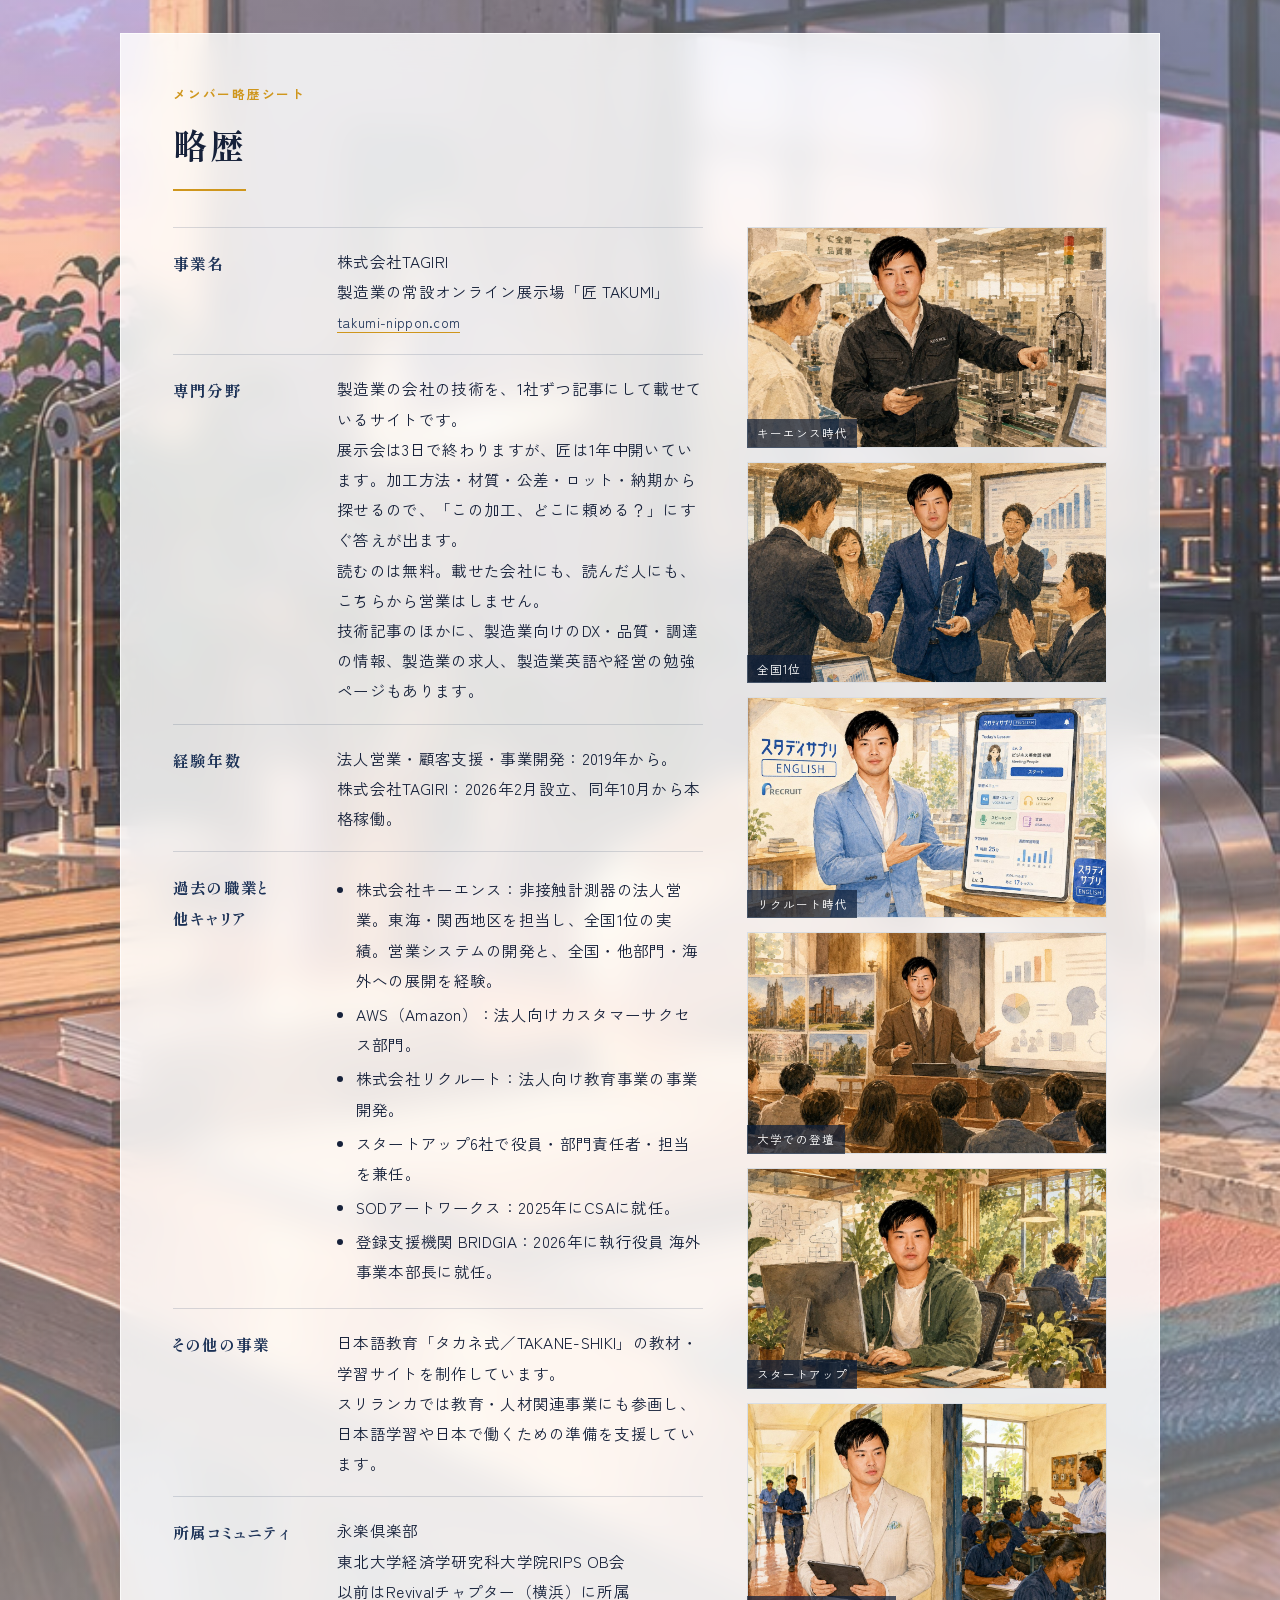
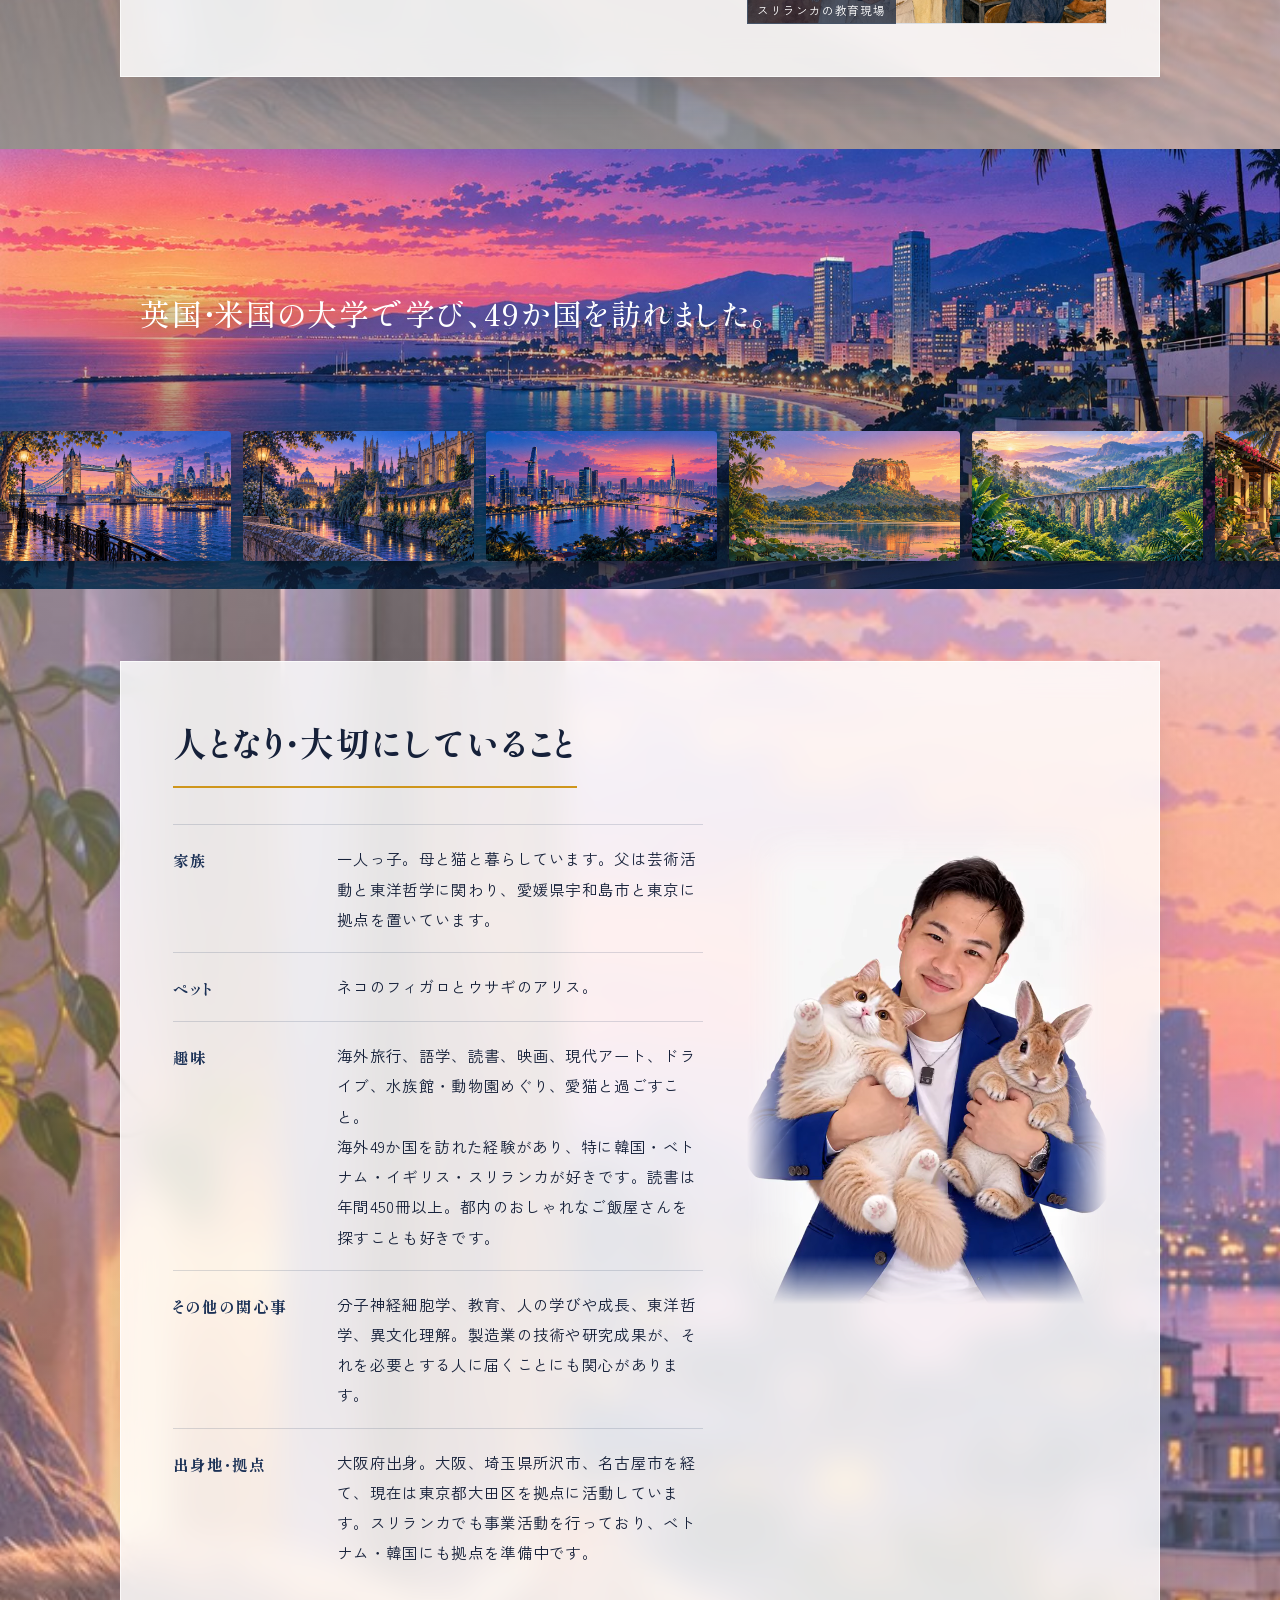
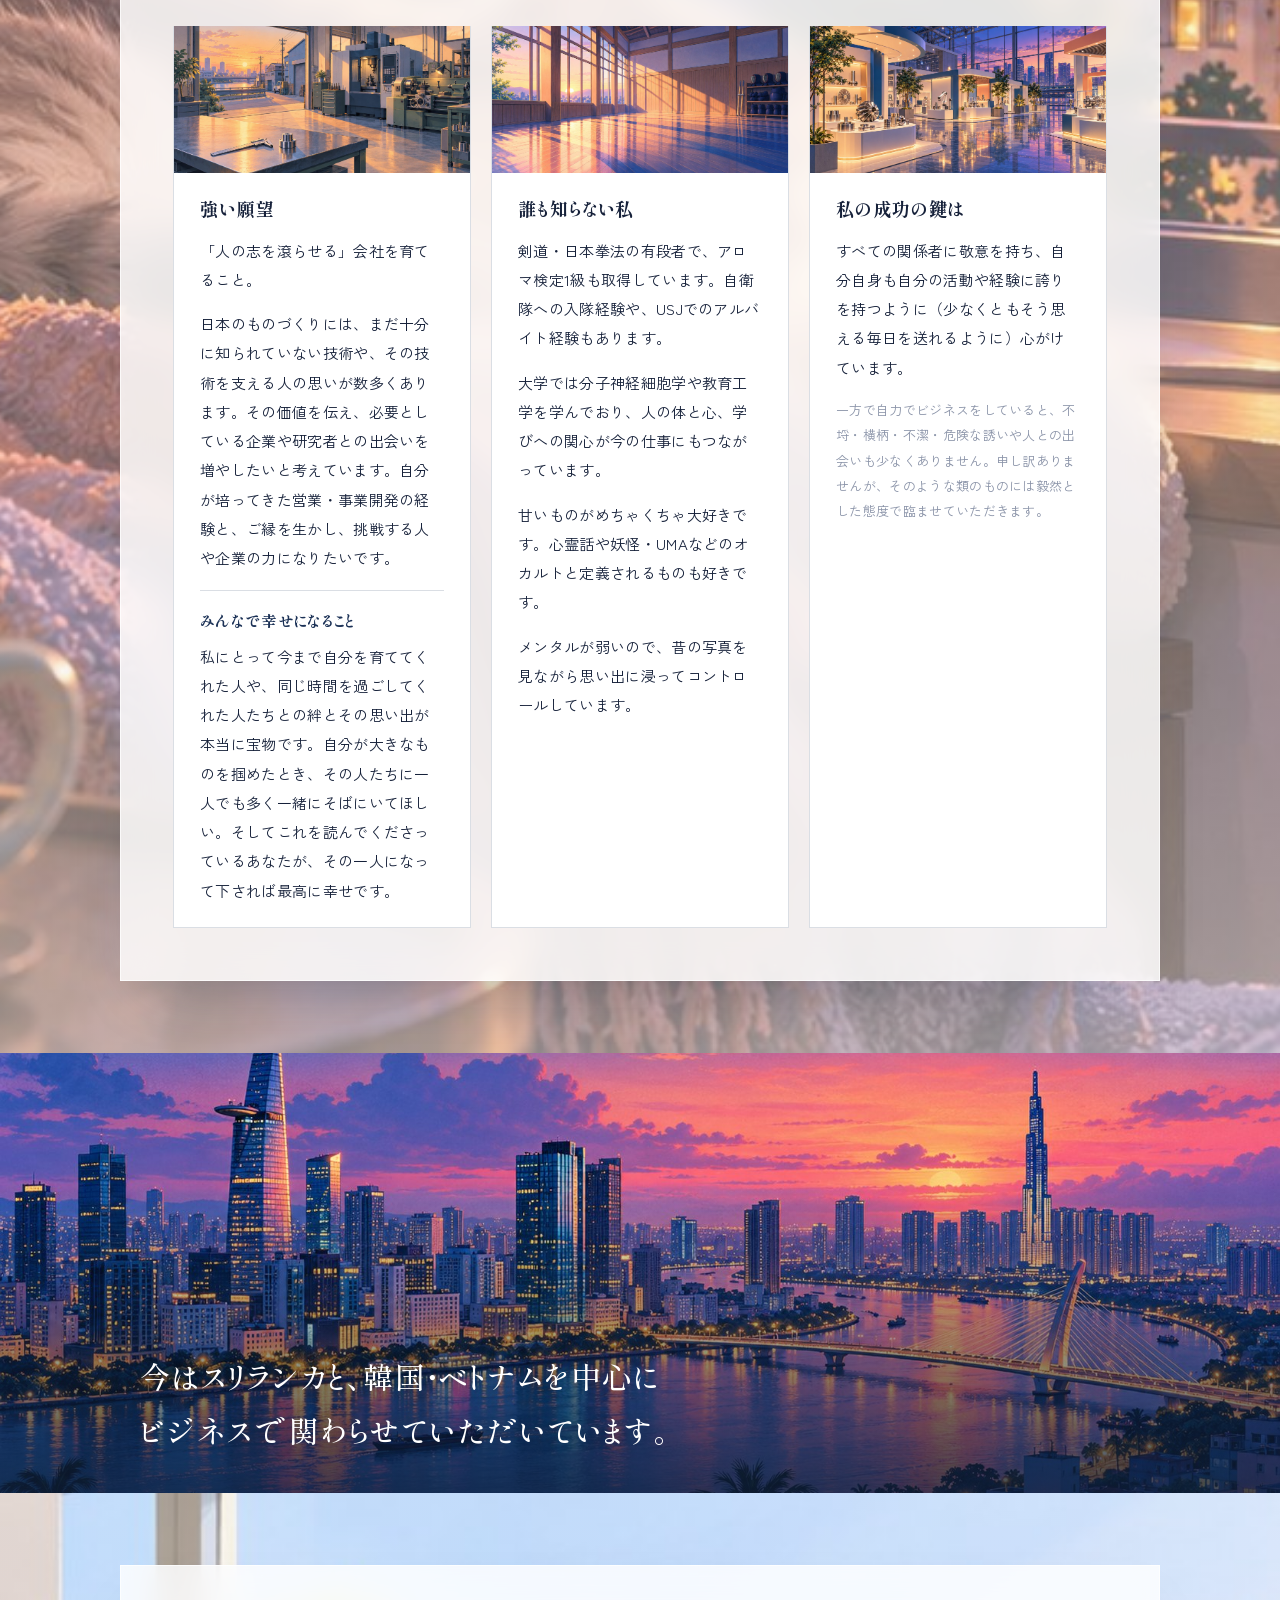
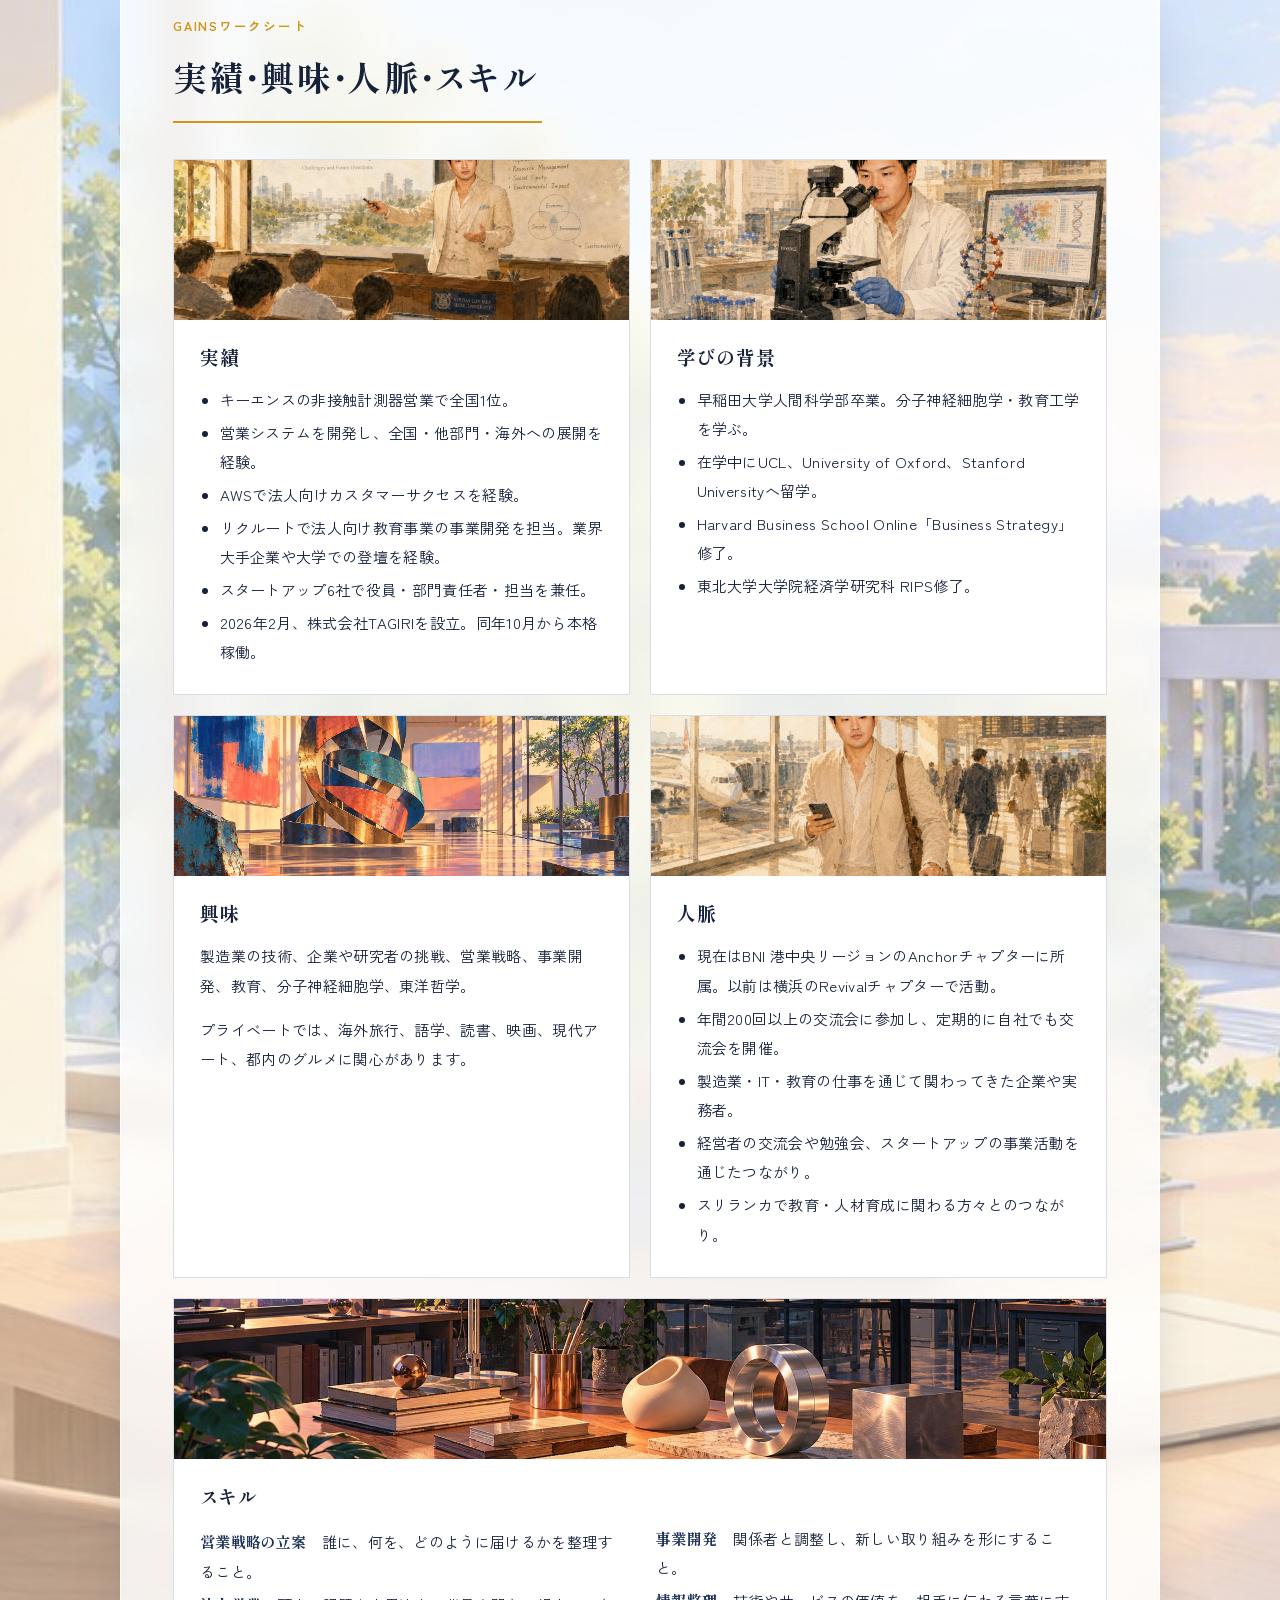
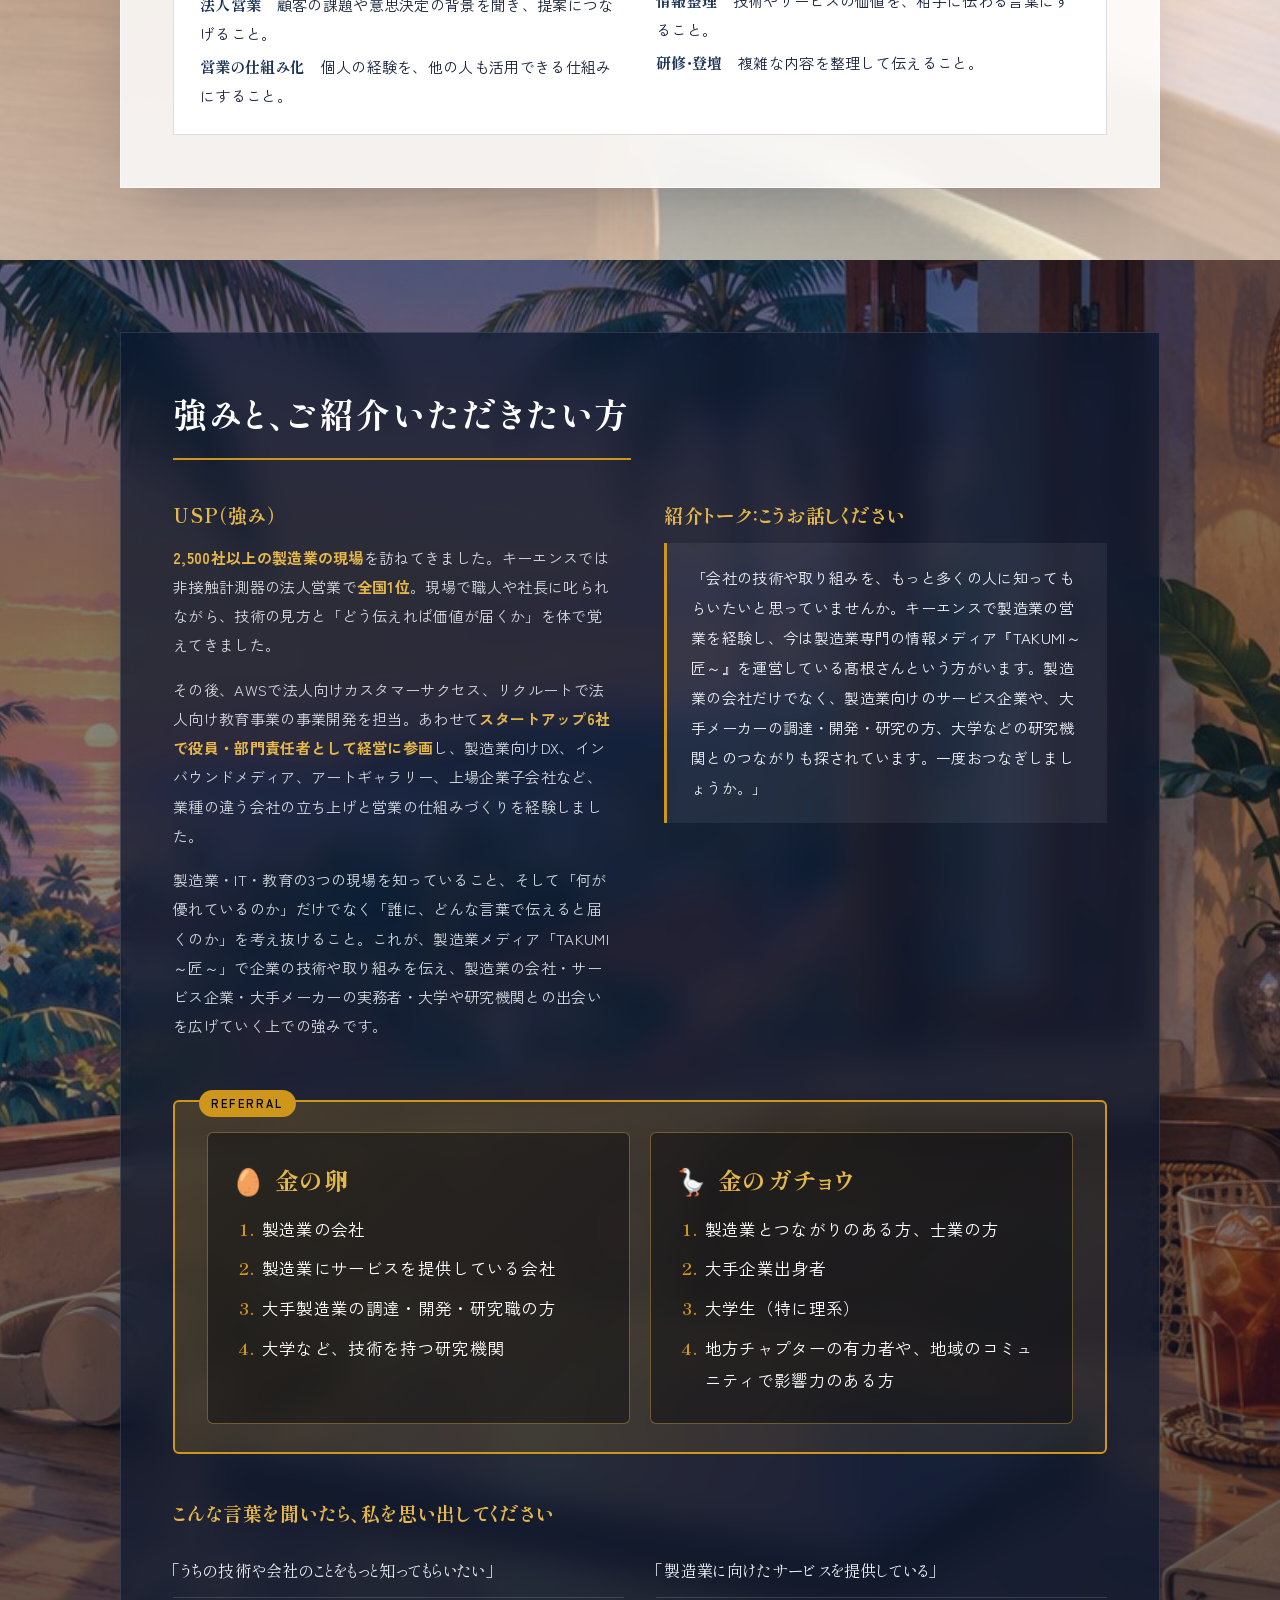
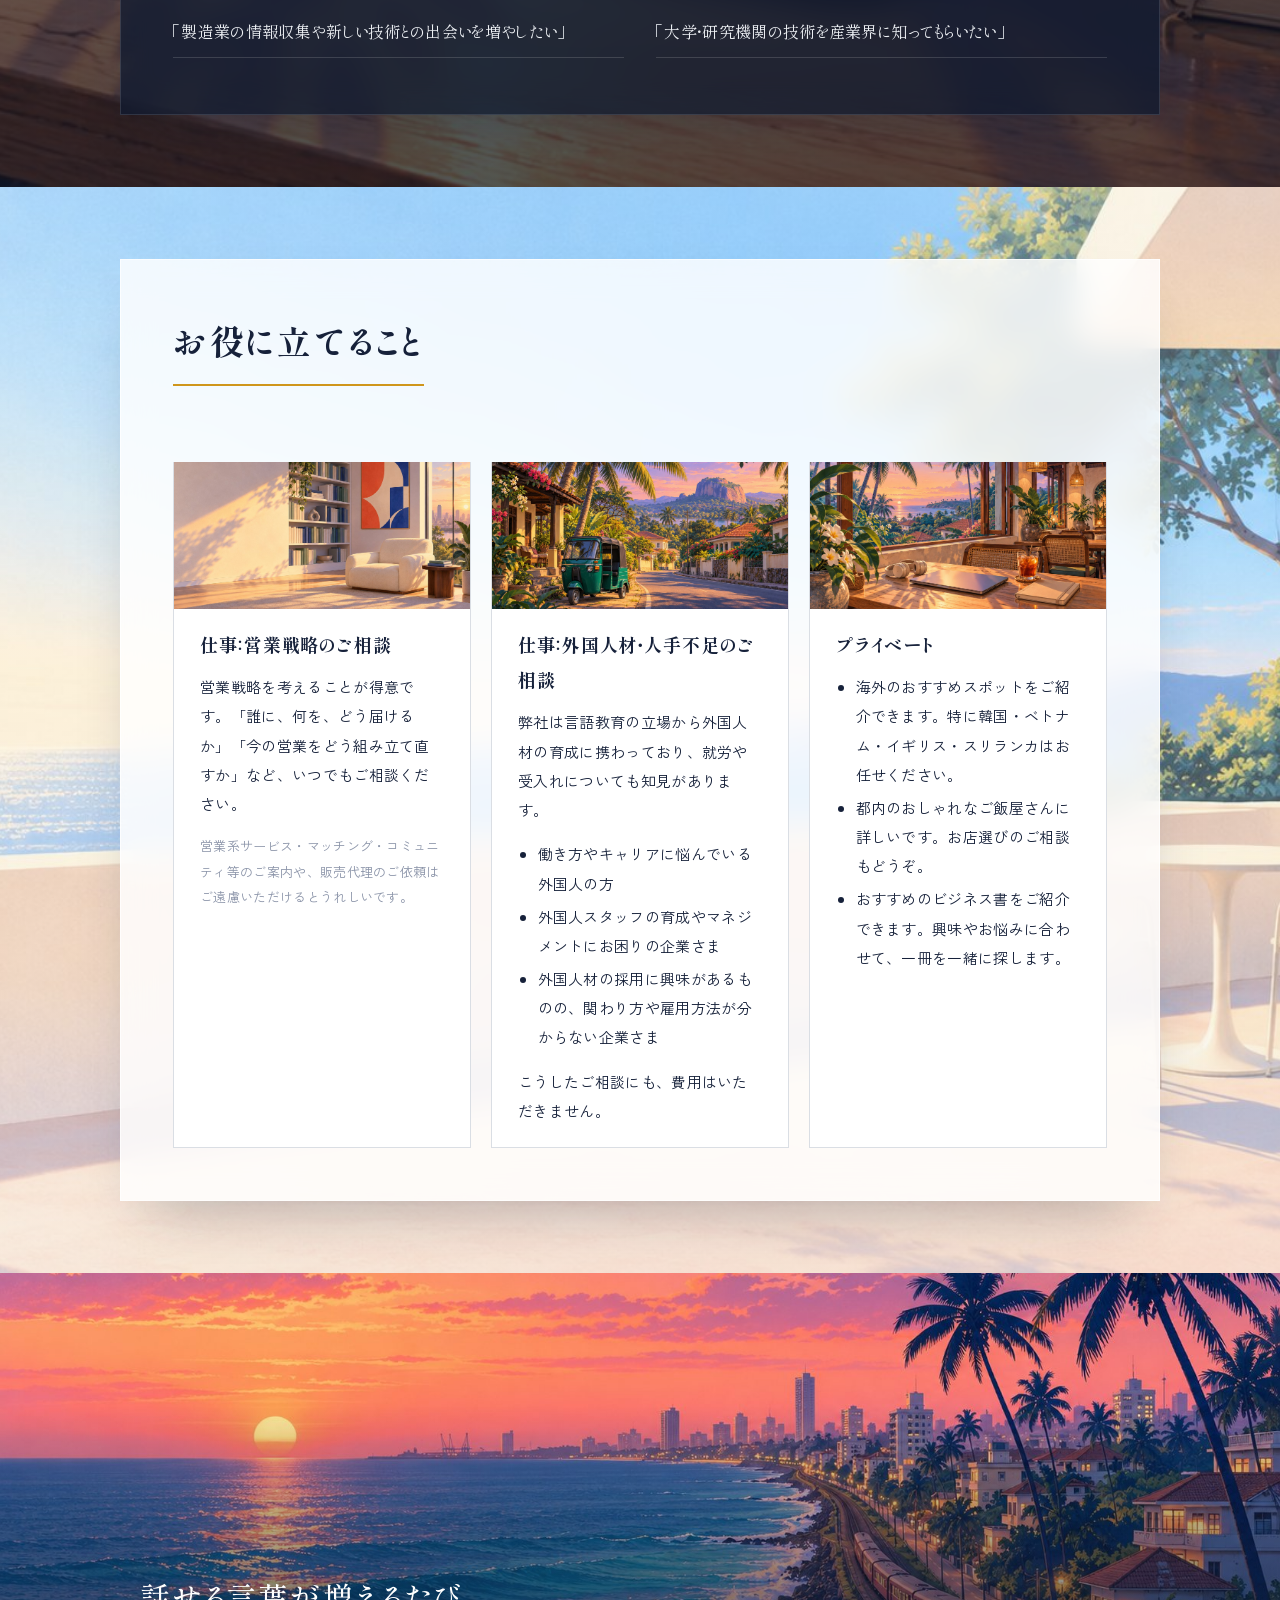
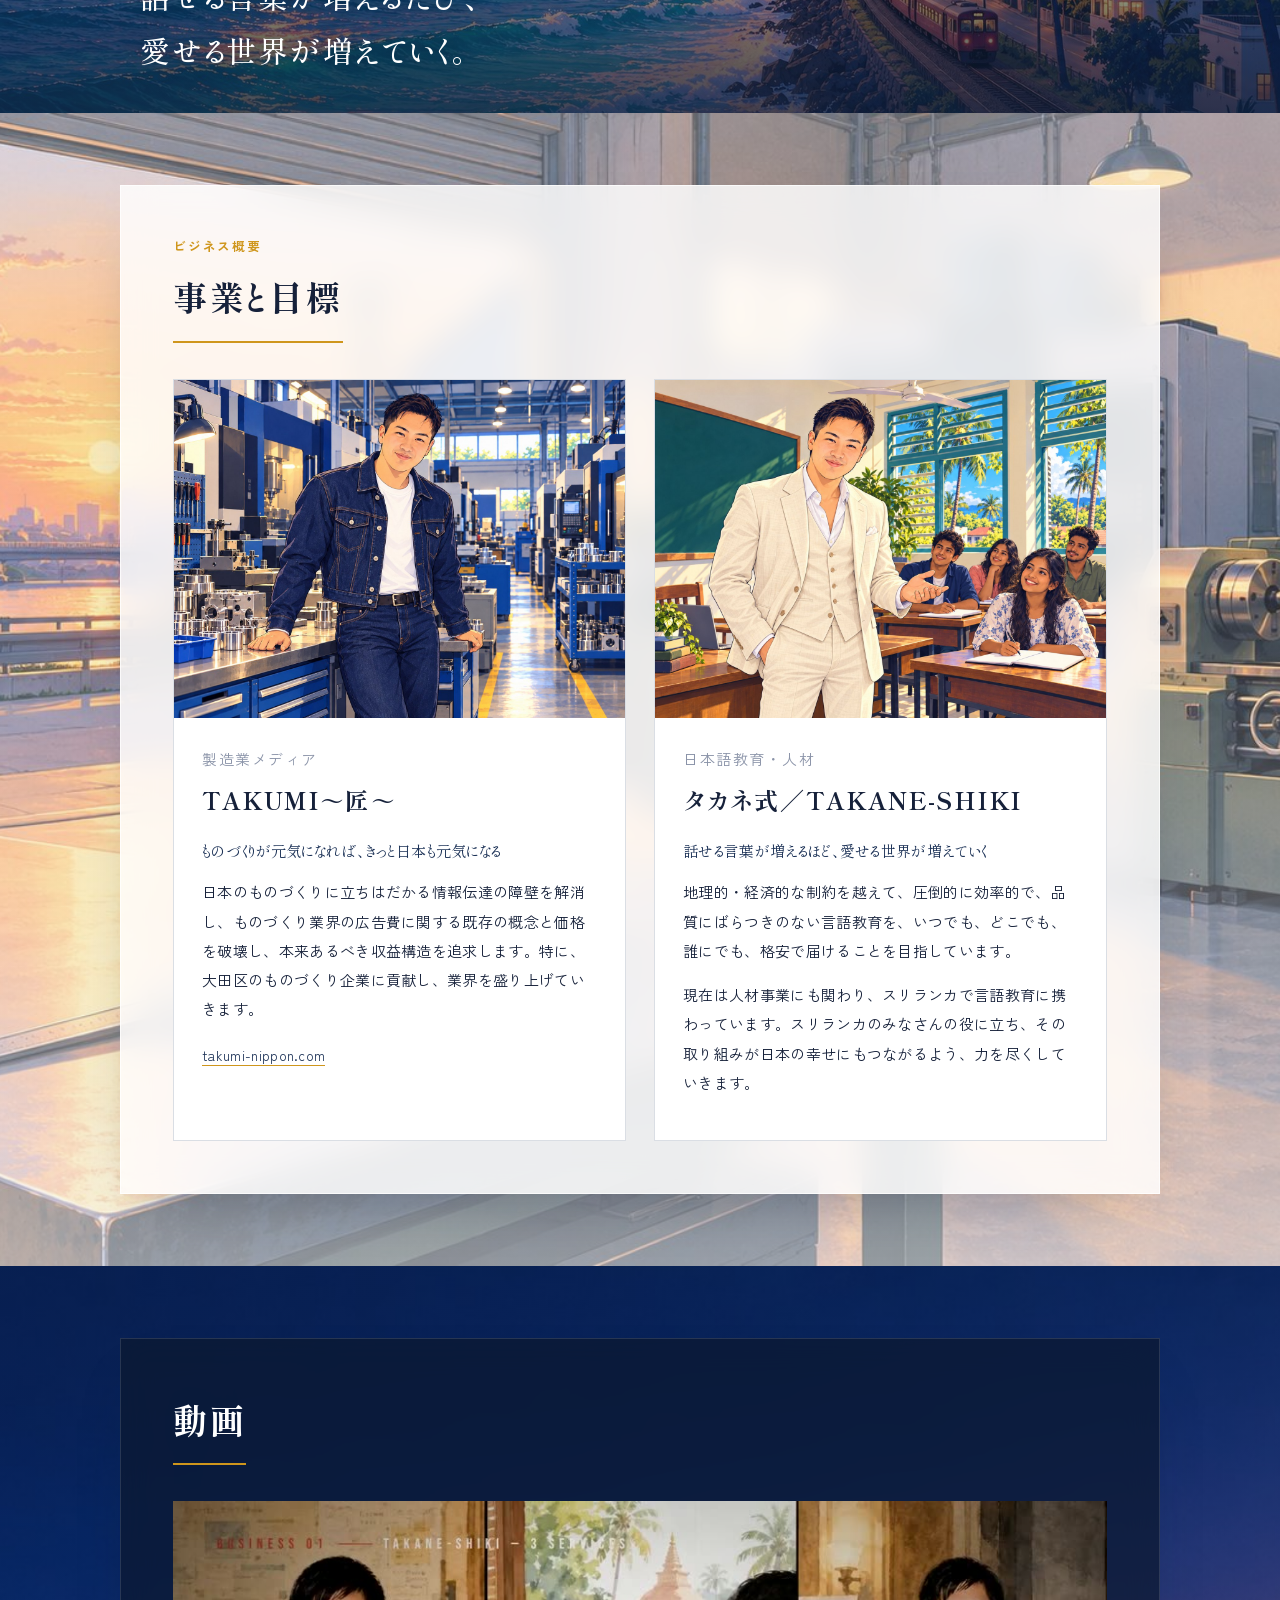
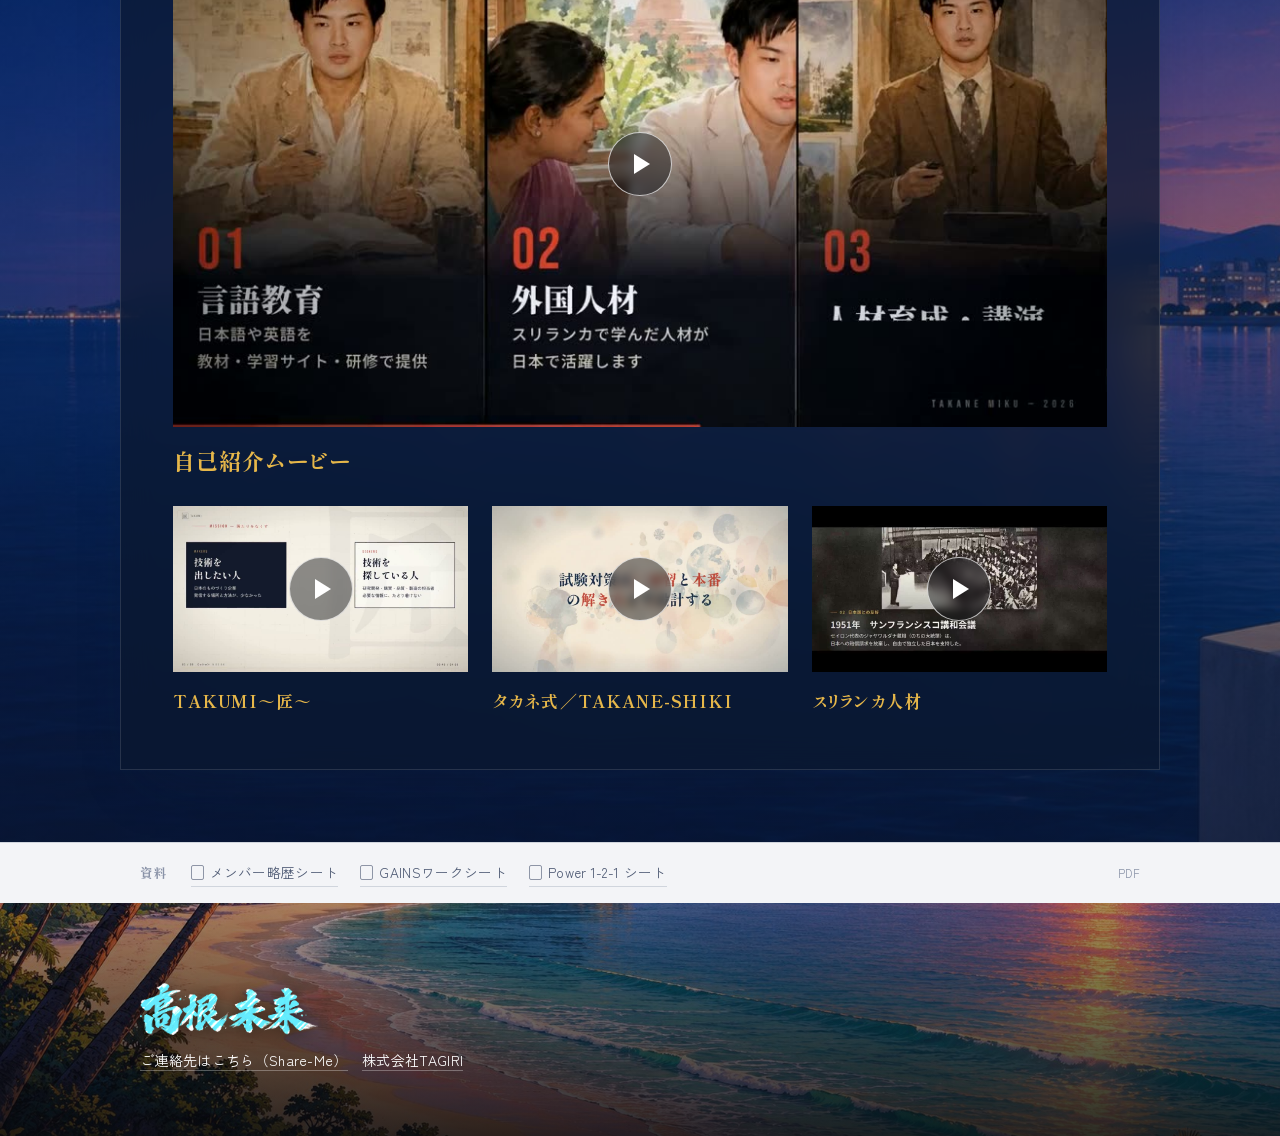
==== commit e531a0a4: "BNIの3つのPDF（略歴シート・GAINS・Power 1-2-1）をフッター上の資料欄に追加 Co-Authored-By: Claude Fable 5.1 <noreply@anthropic" ====
--- a/index.html
+++ b/index.html
@@ -9,7 +9,7 @@
 <link rel="preconnect" href="https://fonts.googleapis.com">
 <link rel="preconnect" href="https://fonts.gstatic.com" crossorigin>
 <link href="https://fonts.googleapis.com/css2?family=Shippori+Mincho:wght@500;700&family=Zen+Kaku+Gothic+New:wght@400;500;700&display=swap" rel="stylesheet">
-<link rel="stylesheet" href="assets/style.css?v=20261019i">
+<link rel="stylesheet" href="assets/style.css?v=20261104a">
 <link rel="icon" href="data:image/svg+xml,%3Csvg xmlns='http://www.w3.org/2000/svg' viewBox='0 0 32 32'%3E%3Crect width='32' height='32' rx='4' fill='%2307090e'/%3E%3Ctext x='16' y='23' text-anchor='middle' font-size='20' font-family='serif' font-weight='700' fill='%23cf961c'%3E滾%3C/text%3E%3C/svg%3E">
 </head>
 <body>
@@ -391,6 +391,16 @@
 
 </main>
 
+<section class="docs-row" id="docs">
+  <div class="wrap">
+    <span class="docs-label">資料</span>
+    <a href="uploads/docs/member-profile.pdf" target="_blank" rel="noopener">メンバー略歴シート</a>
+    <a href="uploads/docs/gains-worksheet.pdf" target="_blank" rel="noopener">GAINSワークシート</a>
+    <a href="uploads/docs/power-1-to-1.pdf" target="_blank" rel="noopener">Power 1-2-1 シート</a>
+    <span class="docs-note">PDF</span>
+  </div>
+</section>
+
 <footer class="foot photo" style="--img:url(../uploads/bg/beach-sunset.jpg)">
   <img class="mark" src="assets/lettering/tagiru.png" alt="" aria-hidden="true">
   <div class="wrap">
--- a/assets/style.css
+++ b/assets/style.css
@@ -492,3 +492,13 @@
   .nav a { font-size: 12px !important; flex: 0 0 auto; }
   .nav a.nav-contact { padding-right: 4px; }
 }
+
+/* ===== documents row (quiet, above footer) ===== */
+.docs-row { background: var(--paper); border-top: 1px solid var(--line); }
+.docs-row .wrap { display: flex; align-items: center; flex-wrap: wrap; gap: 8px 22px; padding-top: 16px; padding-bottom: 16px; font-size: 13.5px; }
+.docs-label { font-family: var(--font-display); font-weight: 700; color: var(--ink-3); letter-spacing: .1em; font-size: 12.5px; }
+.docs-row a { color: var(--ink-2); text-decoration: none; border-bottom: 1px solid var(--line); padding-bottom: 1px; display: inline-flex; align-items: center; gap: 6px; }
+.docs-row a::before { content: ""; width: 11px; height: 13px; border: 1.3px solid currentColor; border-radius: 2px; opacity: .6; }
+.docs-row a:hover { color: var(--ai); border-color: var(--kin); }
+.docs-note { font-size: 11.5px; color: var(--ink-3); margin-left: auto; }
+@media (max-width: 640px) { .docs-row .wrap { flex-direction: column; align-items: flex-start; gap: 8px; } .docs-note { margin-left: 0; } }
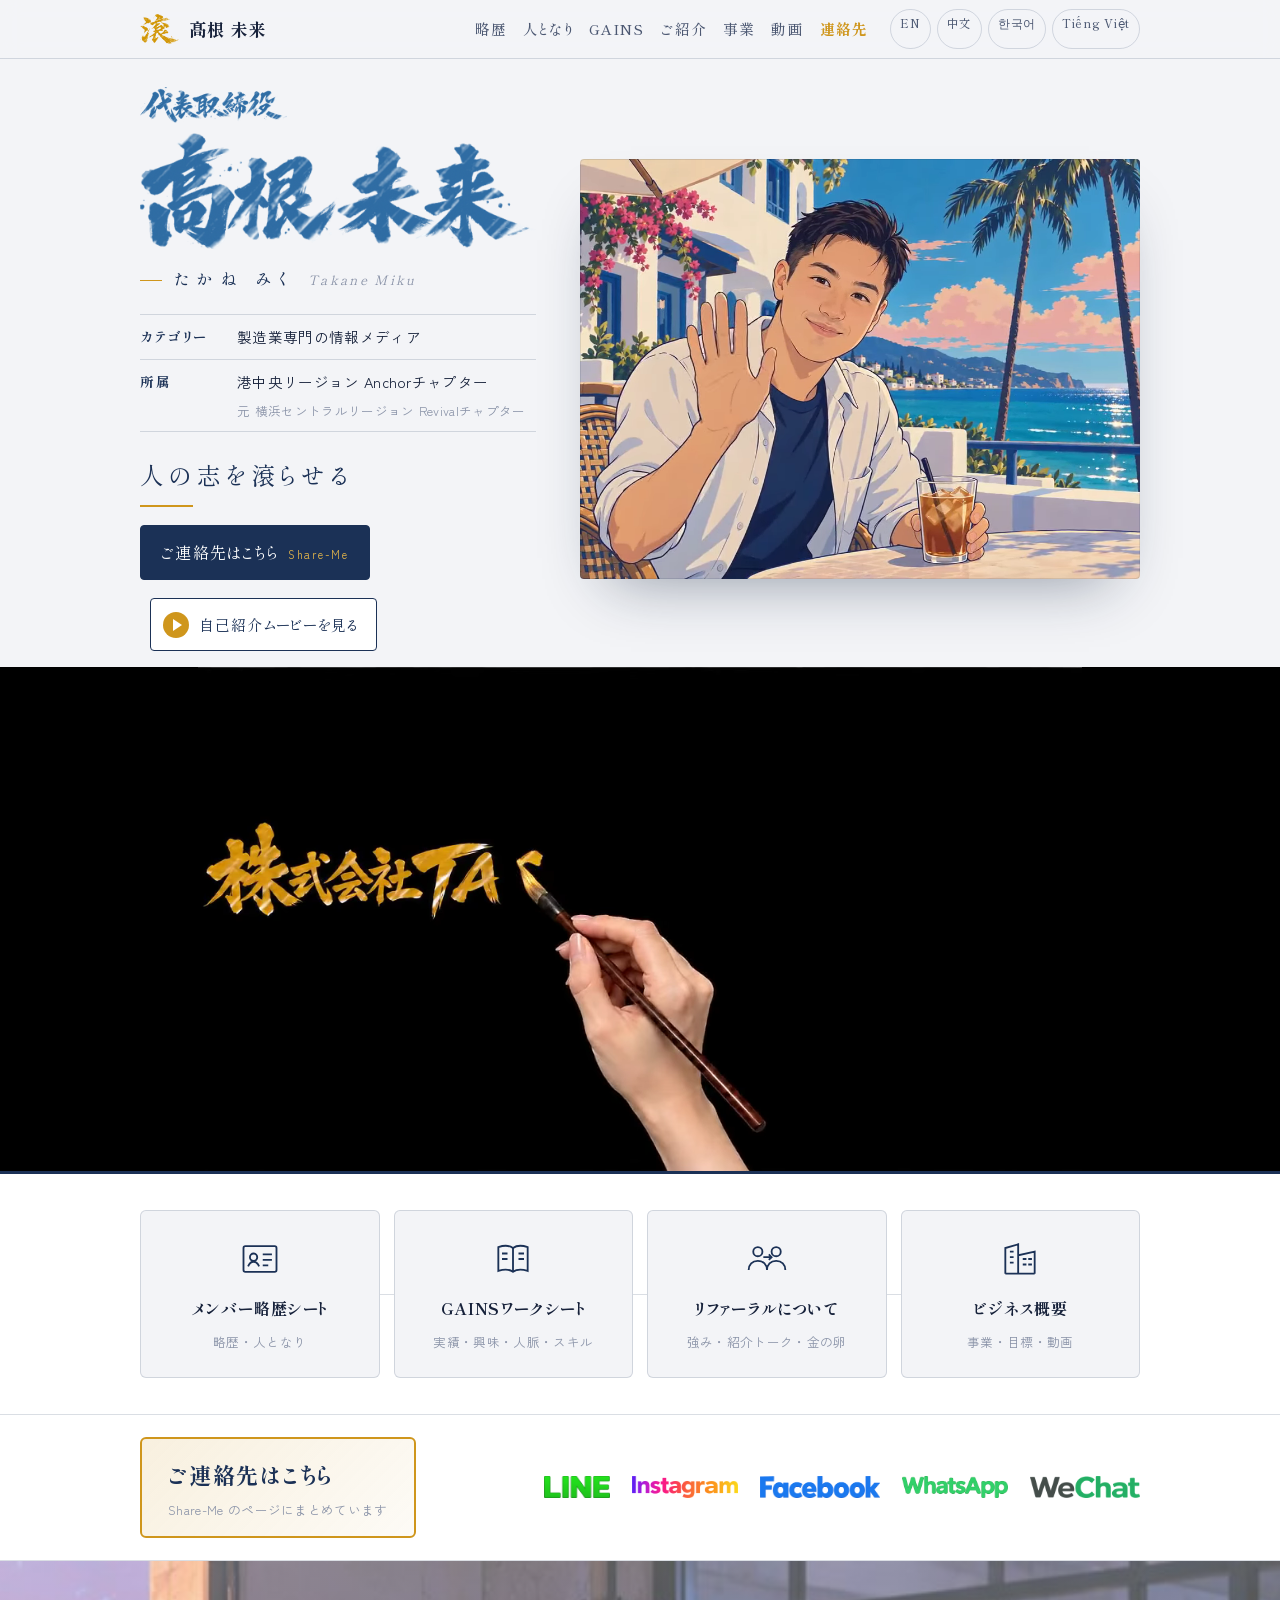
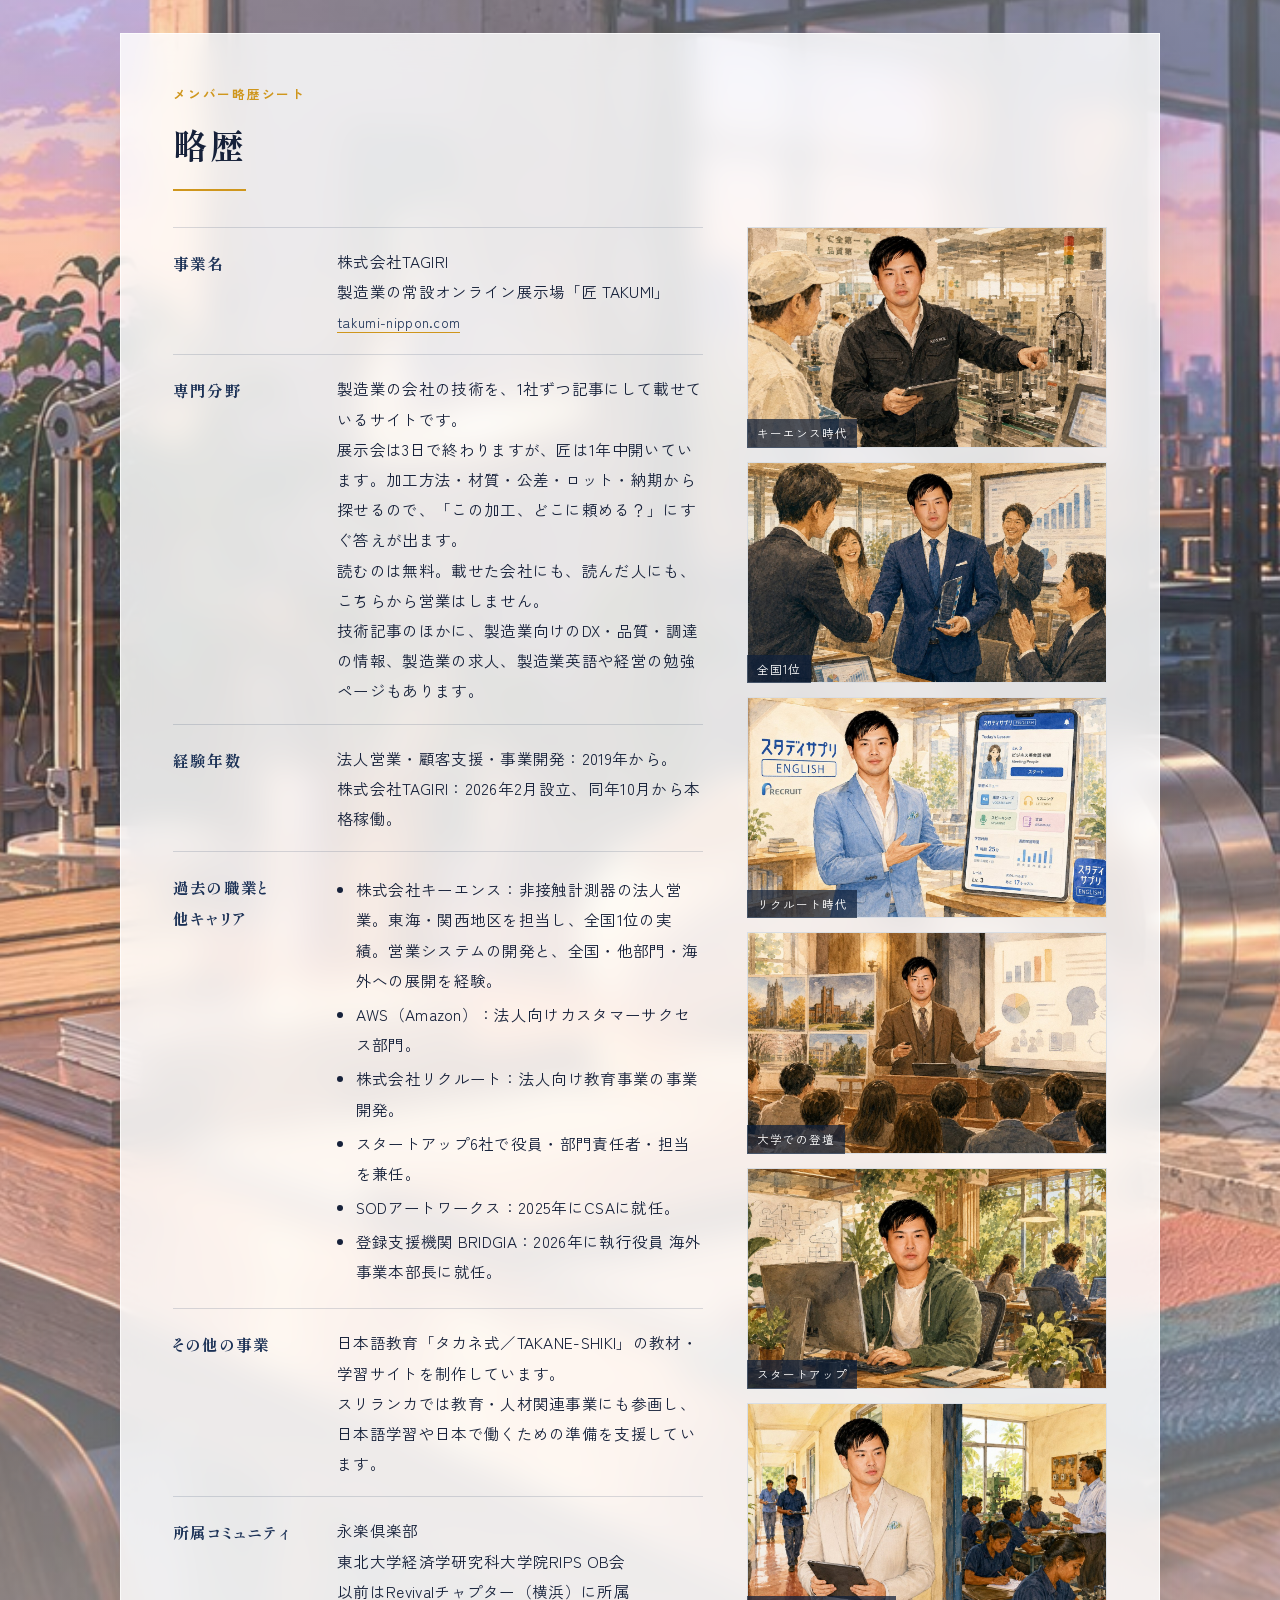
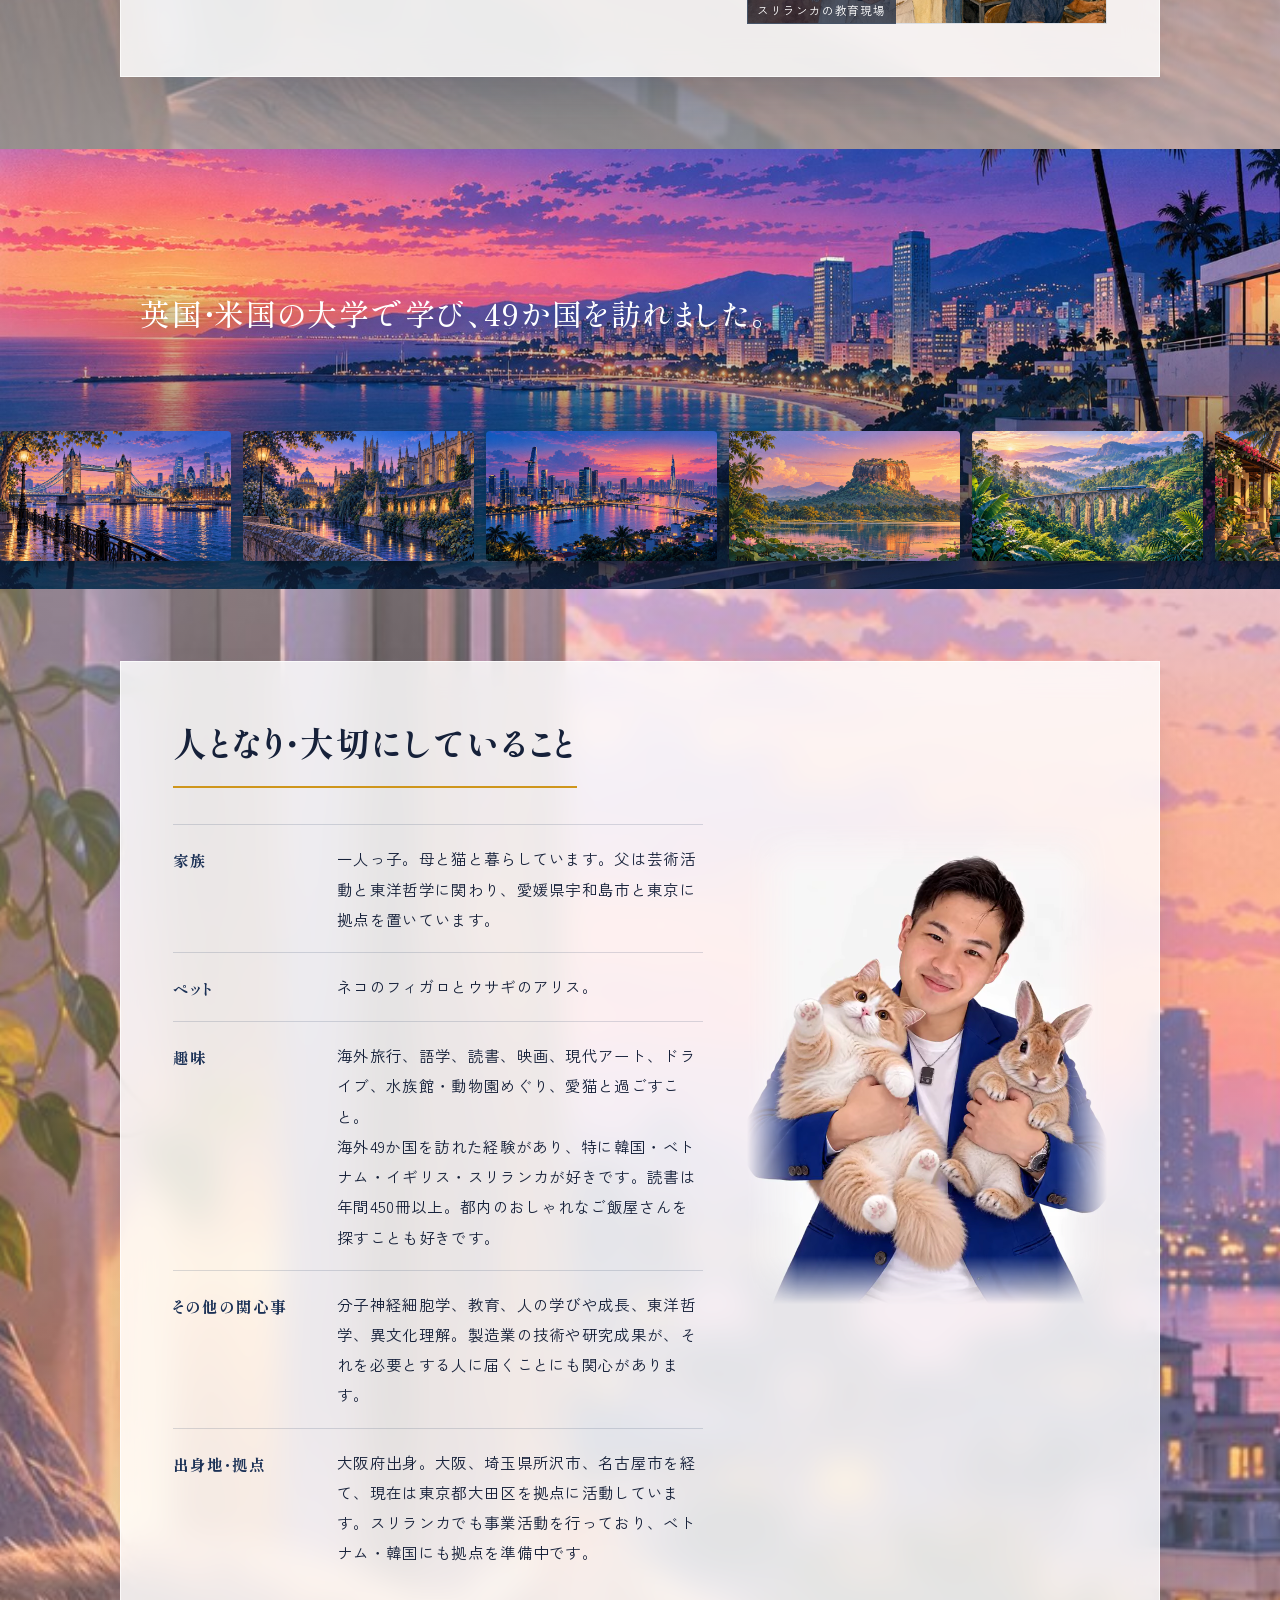
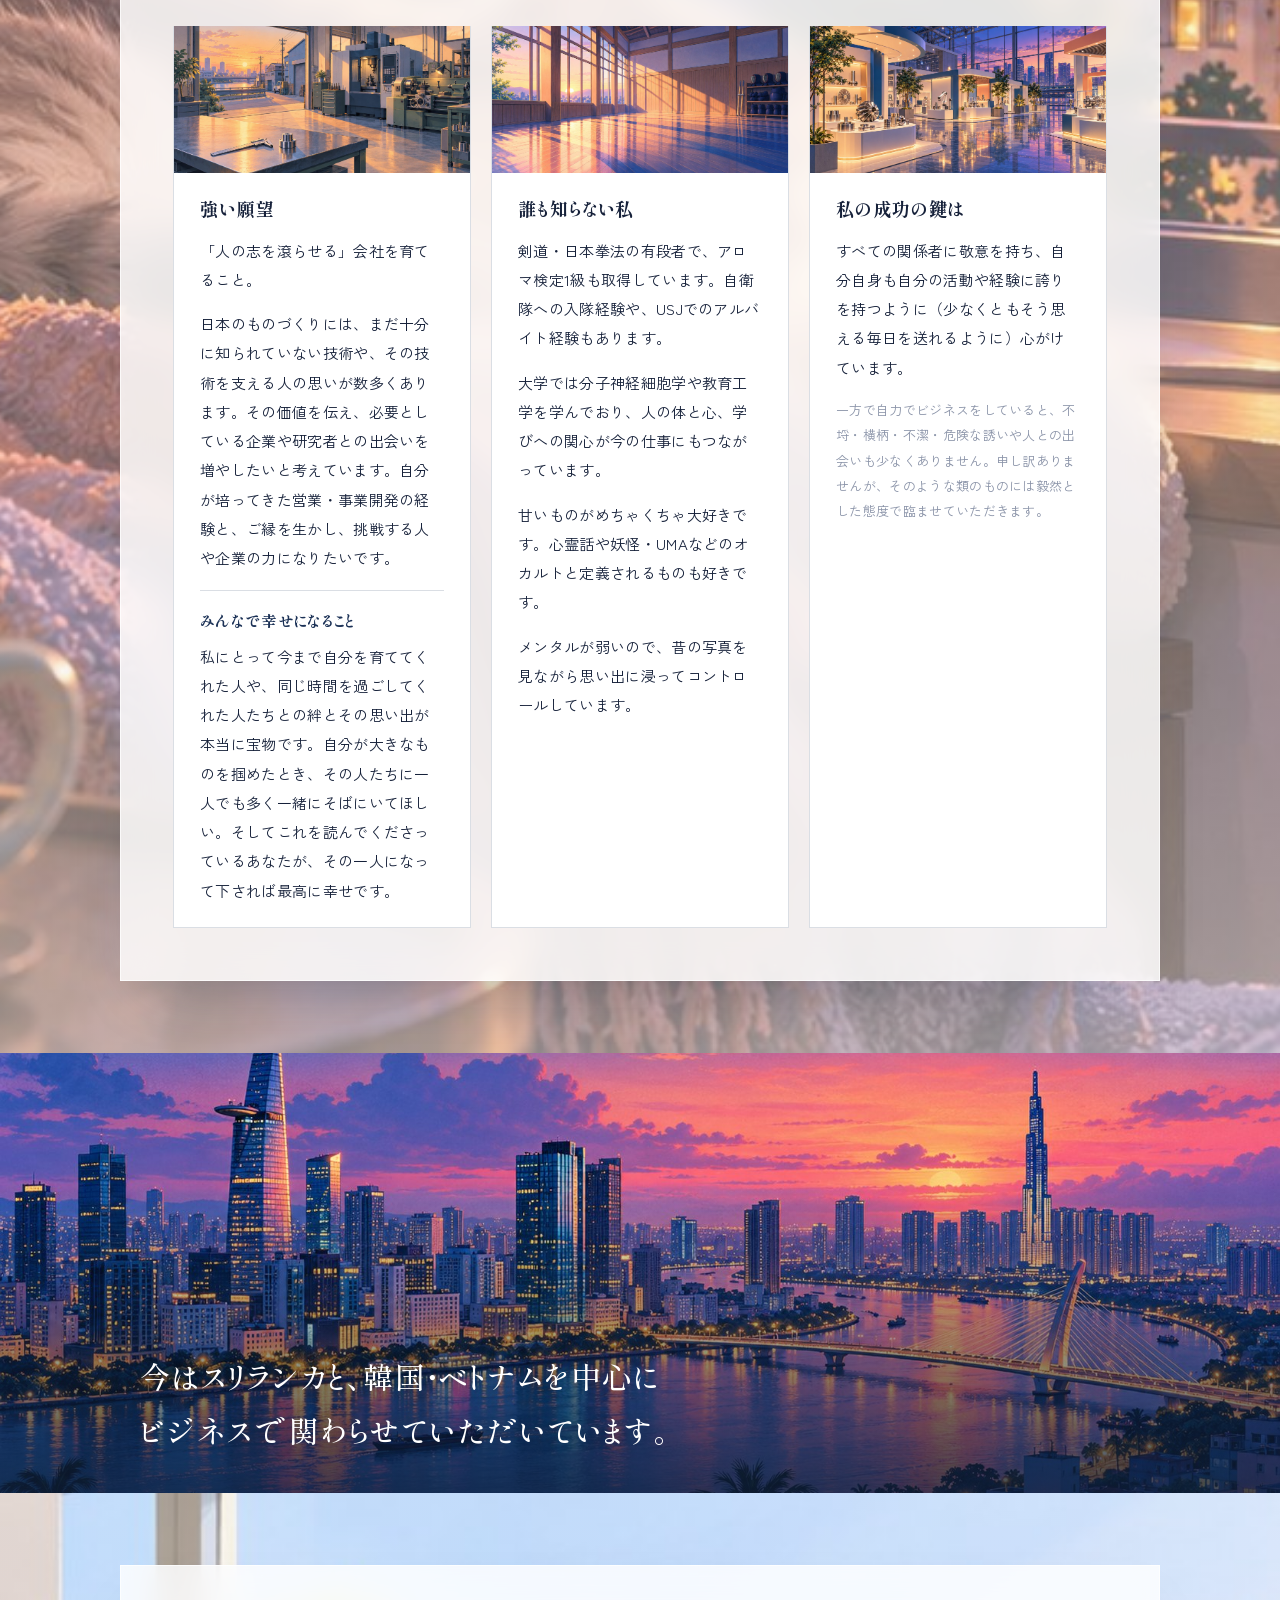
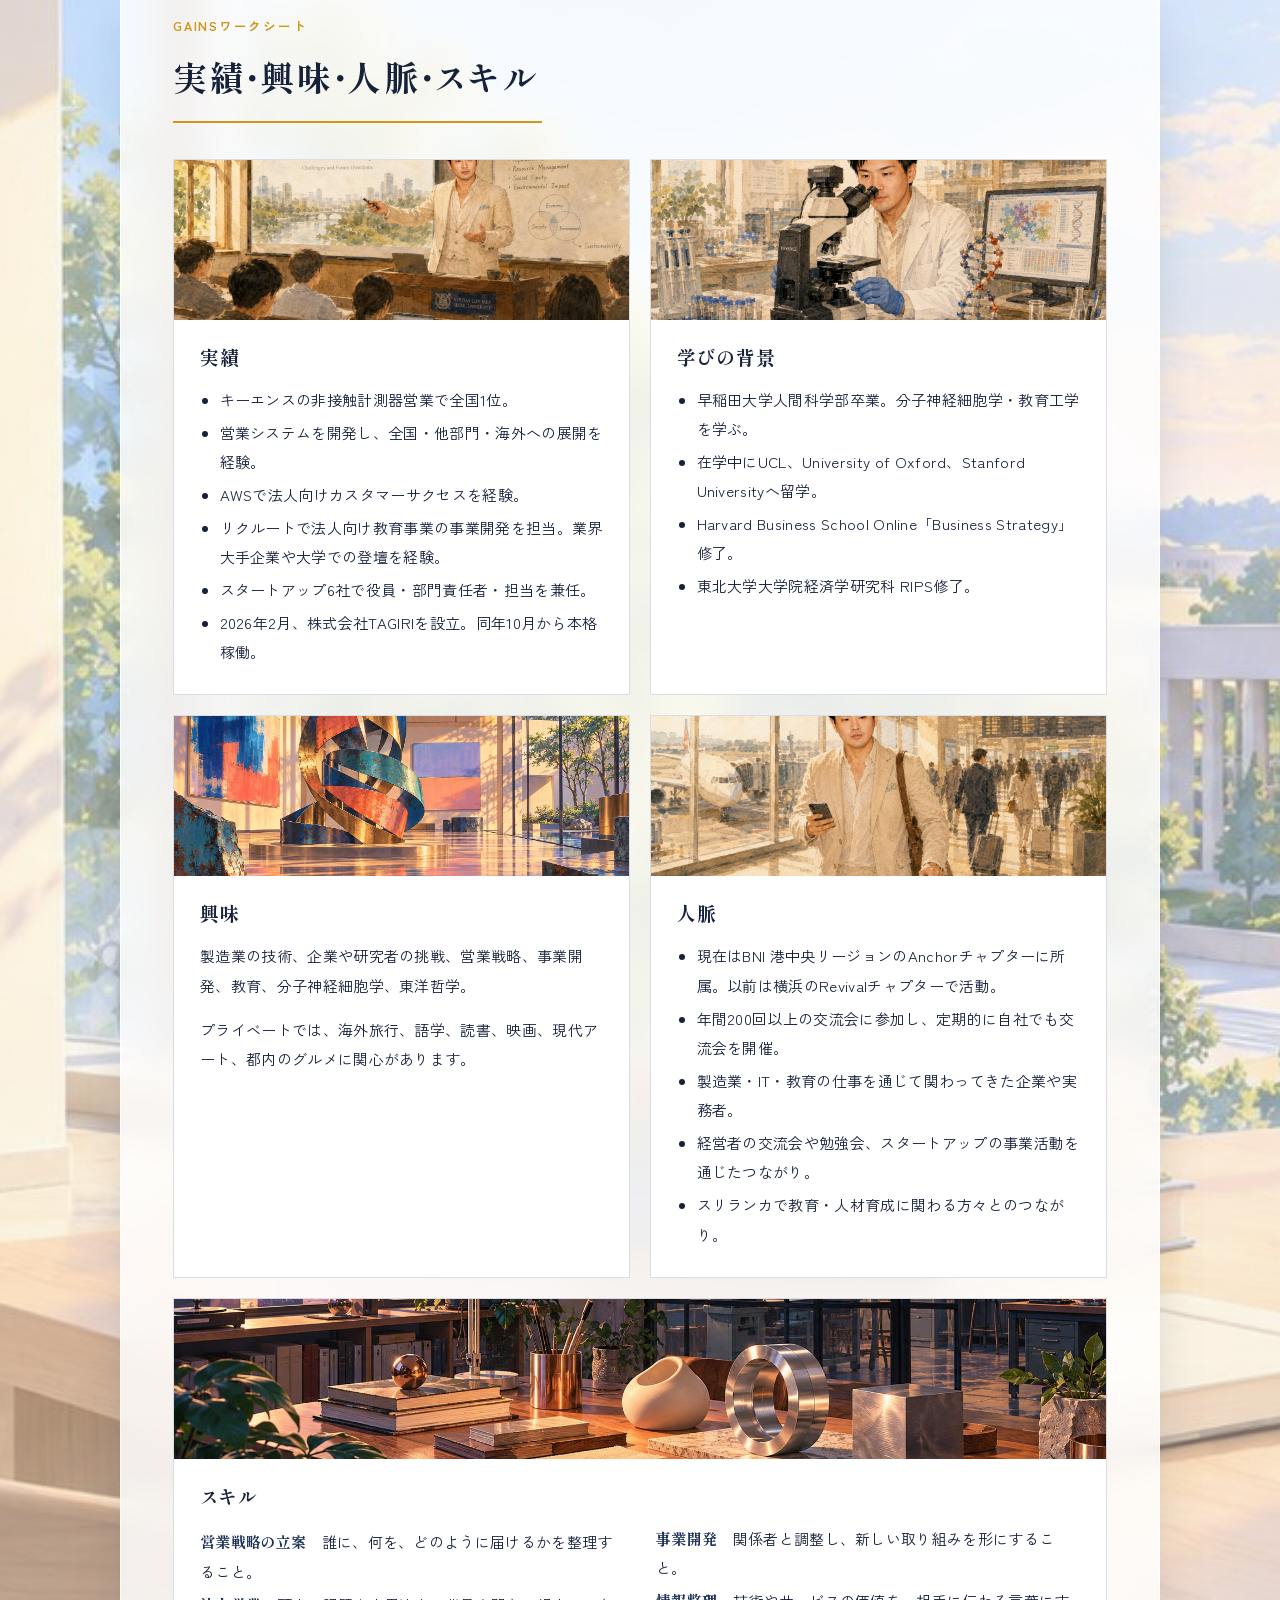
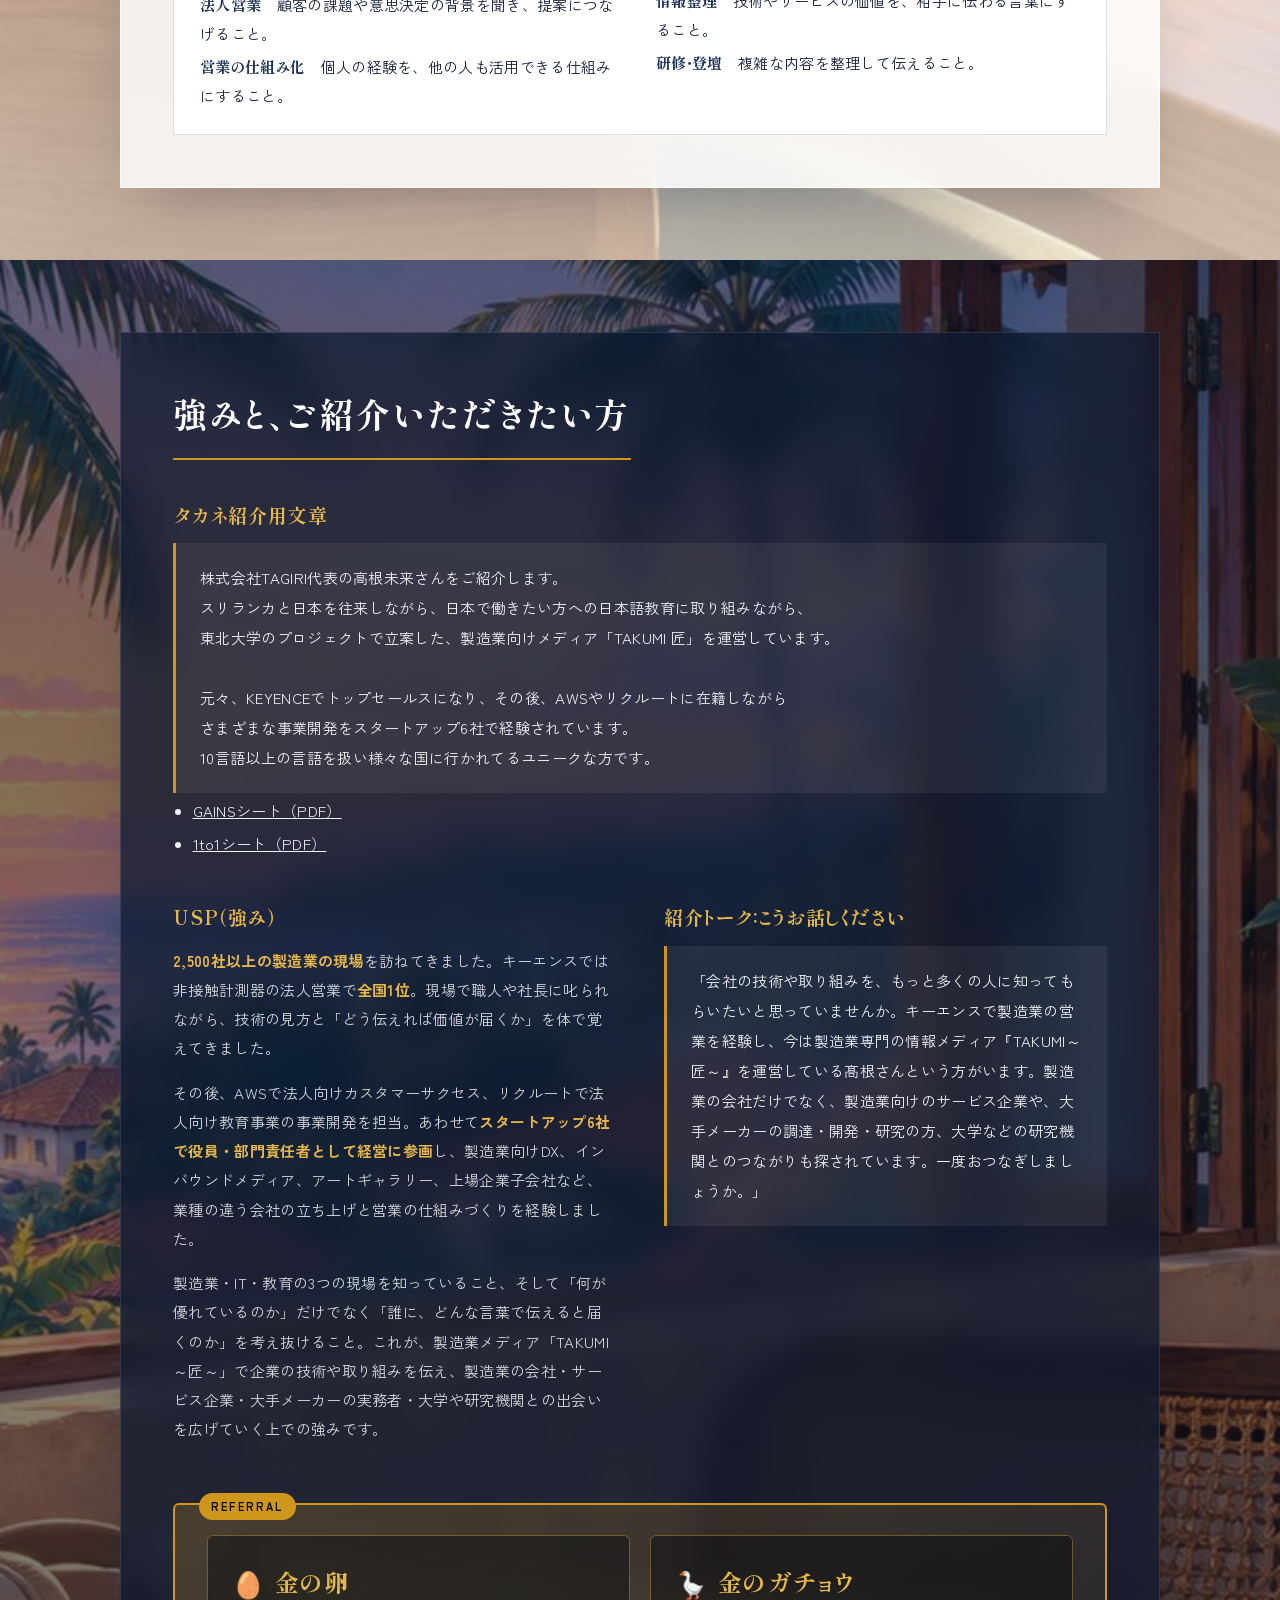
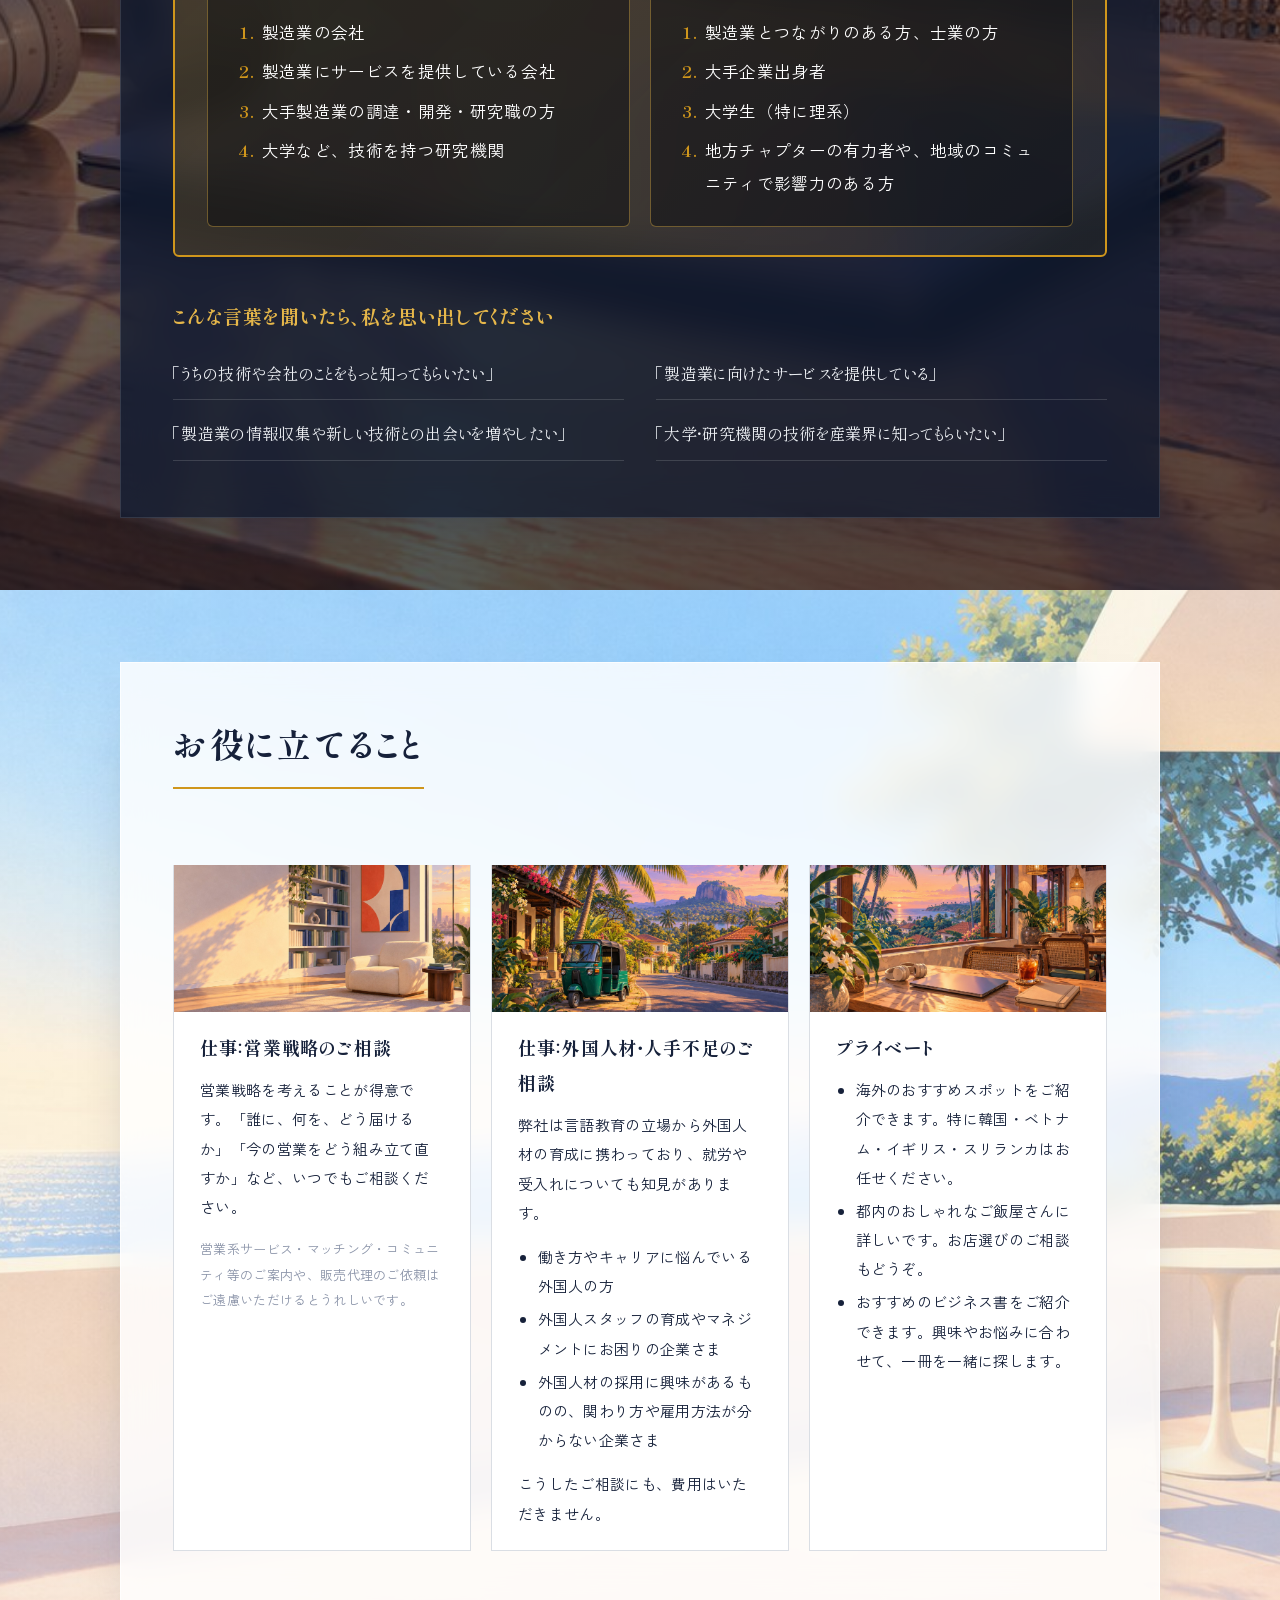
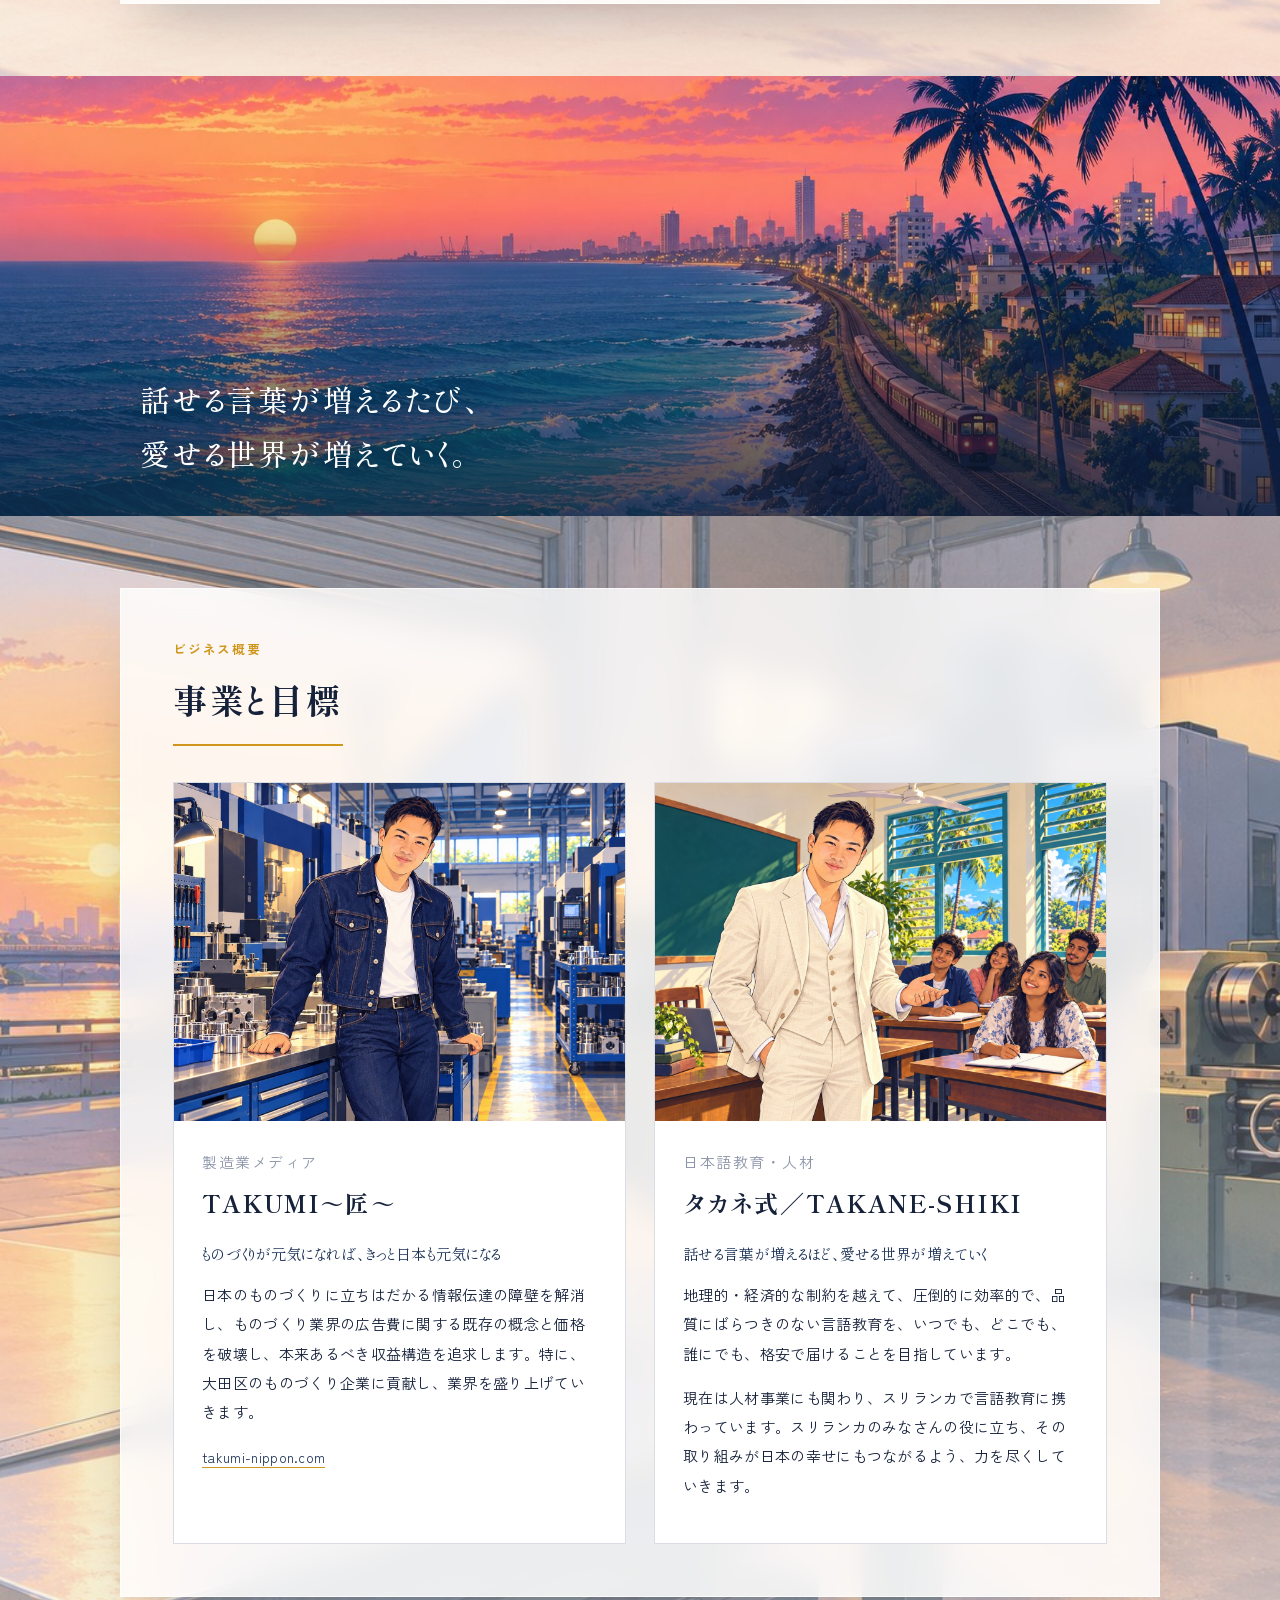
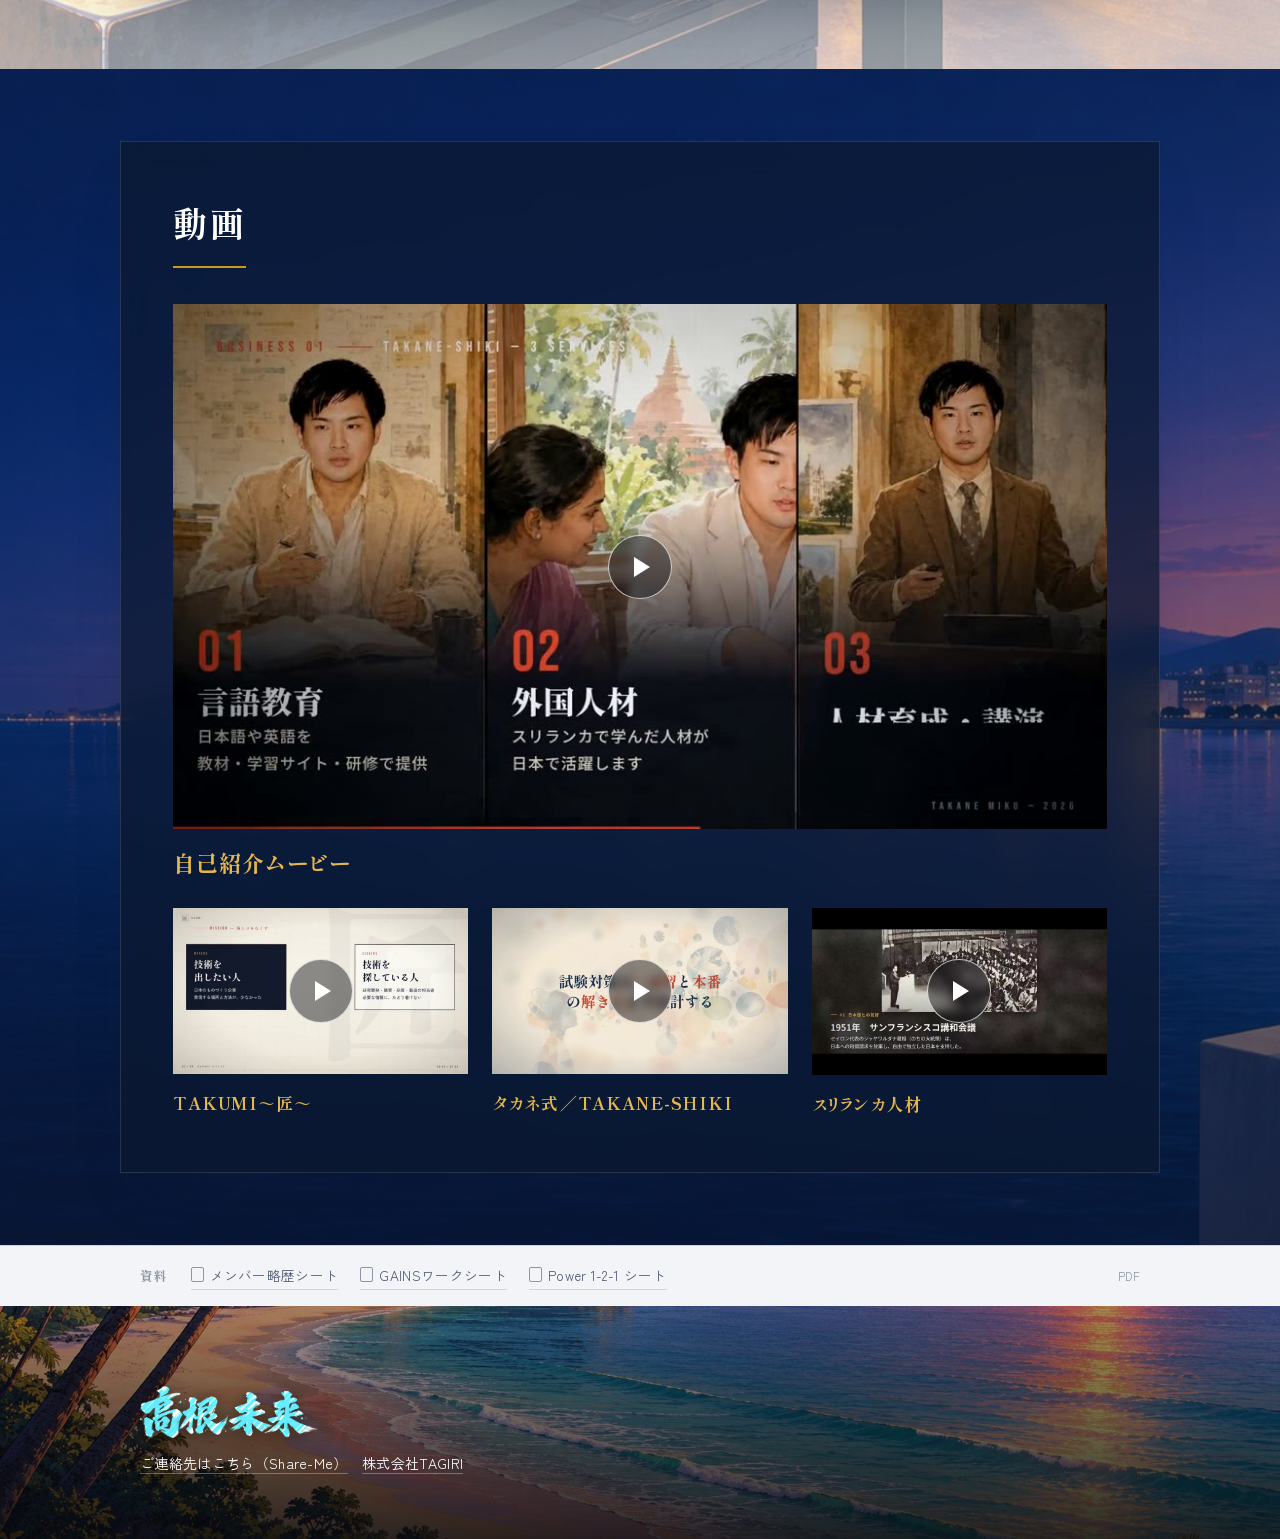
==== commit 44f5e06a: "タカネ紹介用文章とBNIシートへのリンクを追加 Added introduction section for Takane with a blockquote and links to PDF res" ====
--- a/index.html
+++ b/index.html
@@ -252,6 +252,20 @@
     <div class="wrap">
       <h2 class="rv">強みと、ご紹介いただきたい方</h2>
       <div class="ask-grid">
+        <div class="rv wide" id="takane-intro" style="scroll-margin-top: 72px;">
+          <h3>タカネ紹介用文章</h3>
+          <blockquote style="white-space: pre-line;">株式会社TAGIRI代表の高根未来さんをご紹介します。
+スリランカと日本を往来しながら、日本で働きたい方への日本語教育に取り組みながら、
+東北大学のプロジェクトで立案した、製造業向けメディア「TAKUMI 匠」を運営しています。
+
+元々、KEYENCEでトップセールスになり、その後、AWSやリクルートに在籍しながら
+さまざまな事業開発をスタートアップ6社で経験されています。
+10言語以上の言語を扱い様々な国に行かれてるユニークな方です。</blockquote>
+          <ul>
+            <li><a href="uploads/docs/gains-worksheet.pdf" target="_blank" rel="noopener">GAINSシート（PDF）</a></li>
+            <li><a href="uploads/docs/power-1-to-1.pdf" target="_blank" rel="noopener">1to1シート（PDF）</a></li>
+          </ul>
+        </div>
         <div class="rv">
           <h3>USP（強み）</h3>
           <p><b>2,500社以上の製造業の現場</b>を訪ねてきました。キーエンスでは非接触計測器の法人営業で<b>全国1位</b>。現場で職人や社長に叱られながら、技術の見方と「どう伝えれば価値が届くか」を体で覚えてきました。</p>
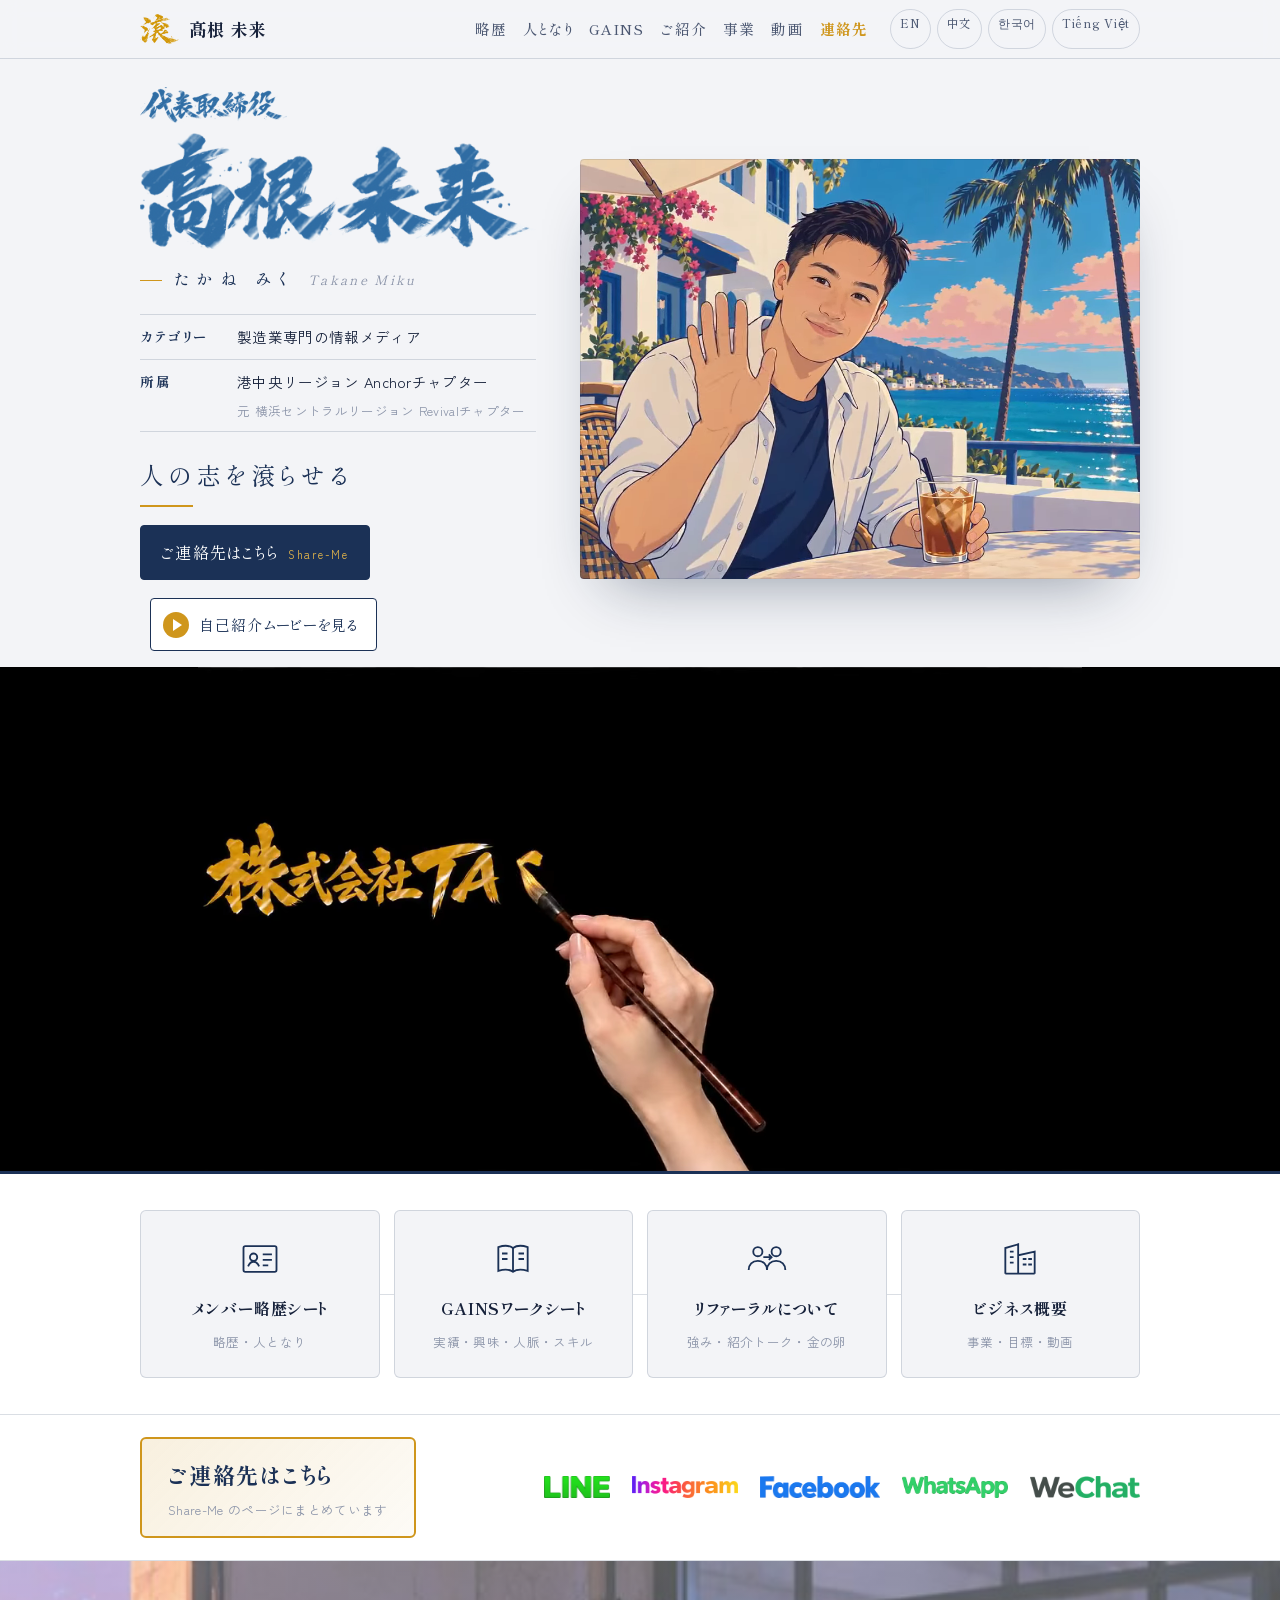
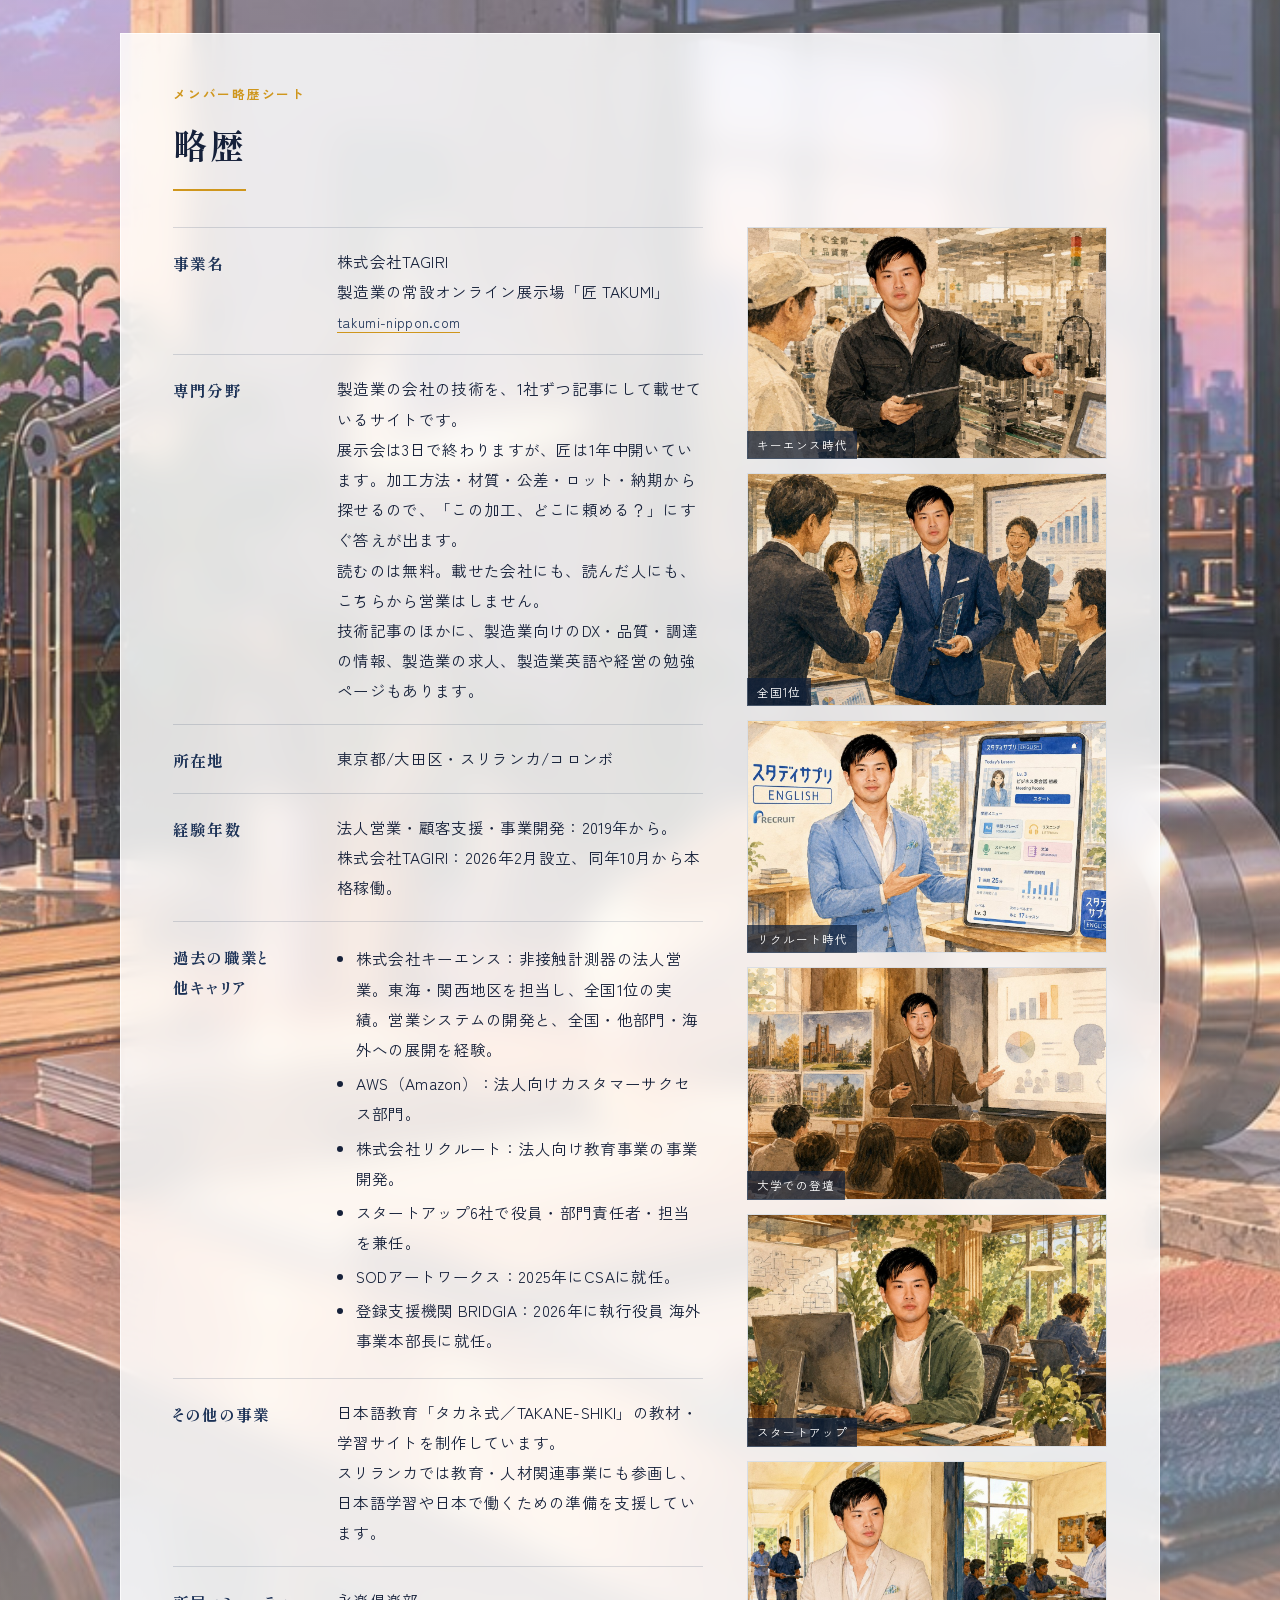
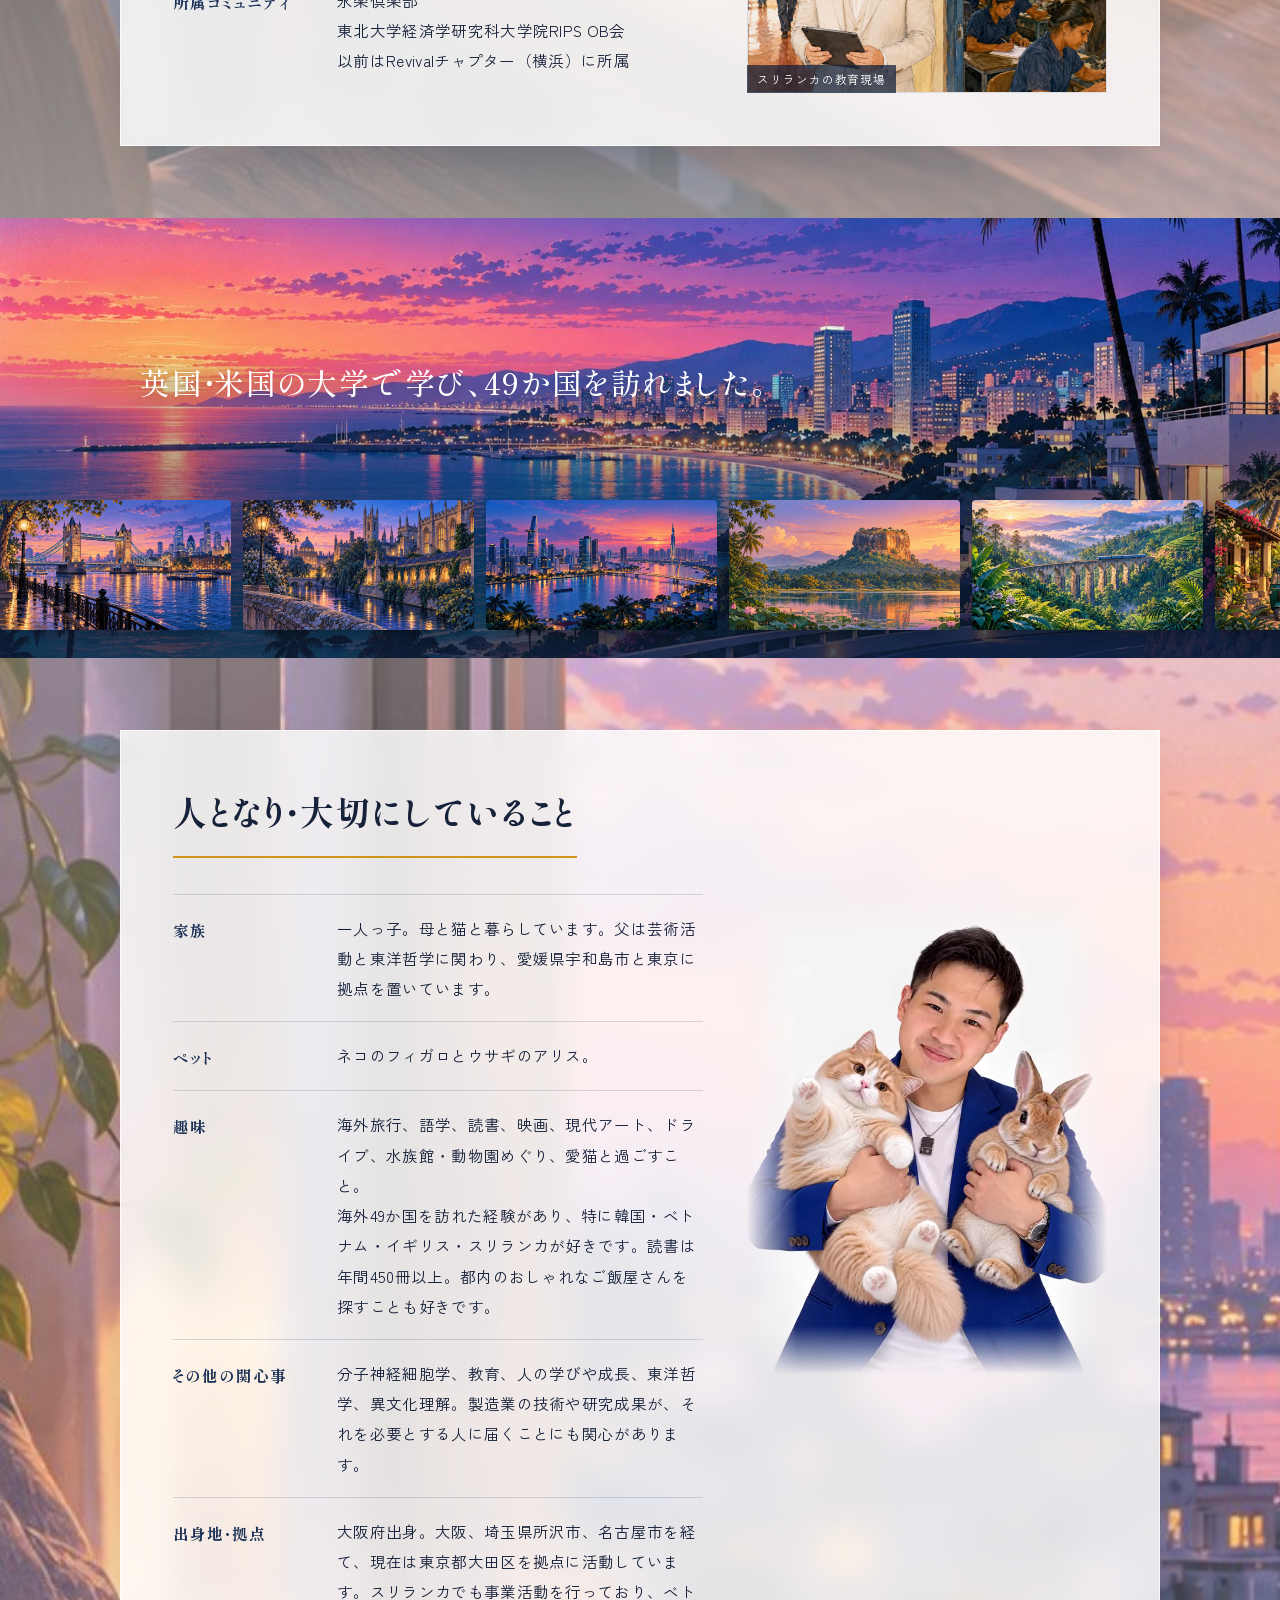
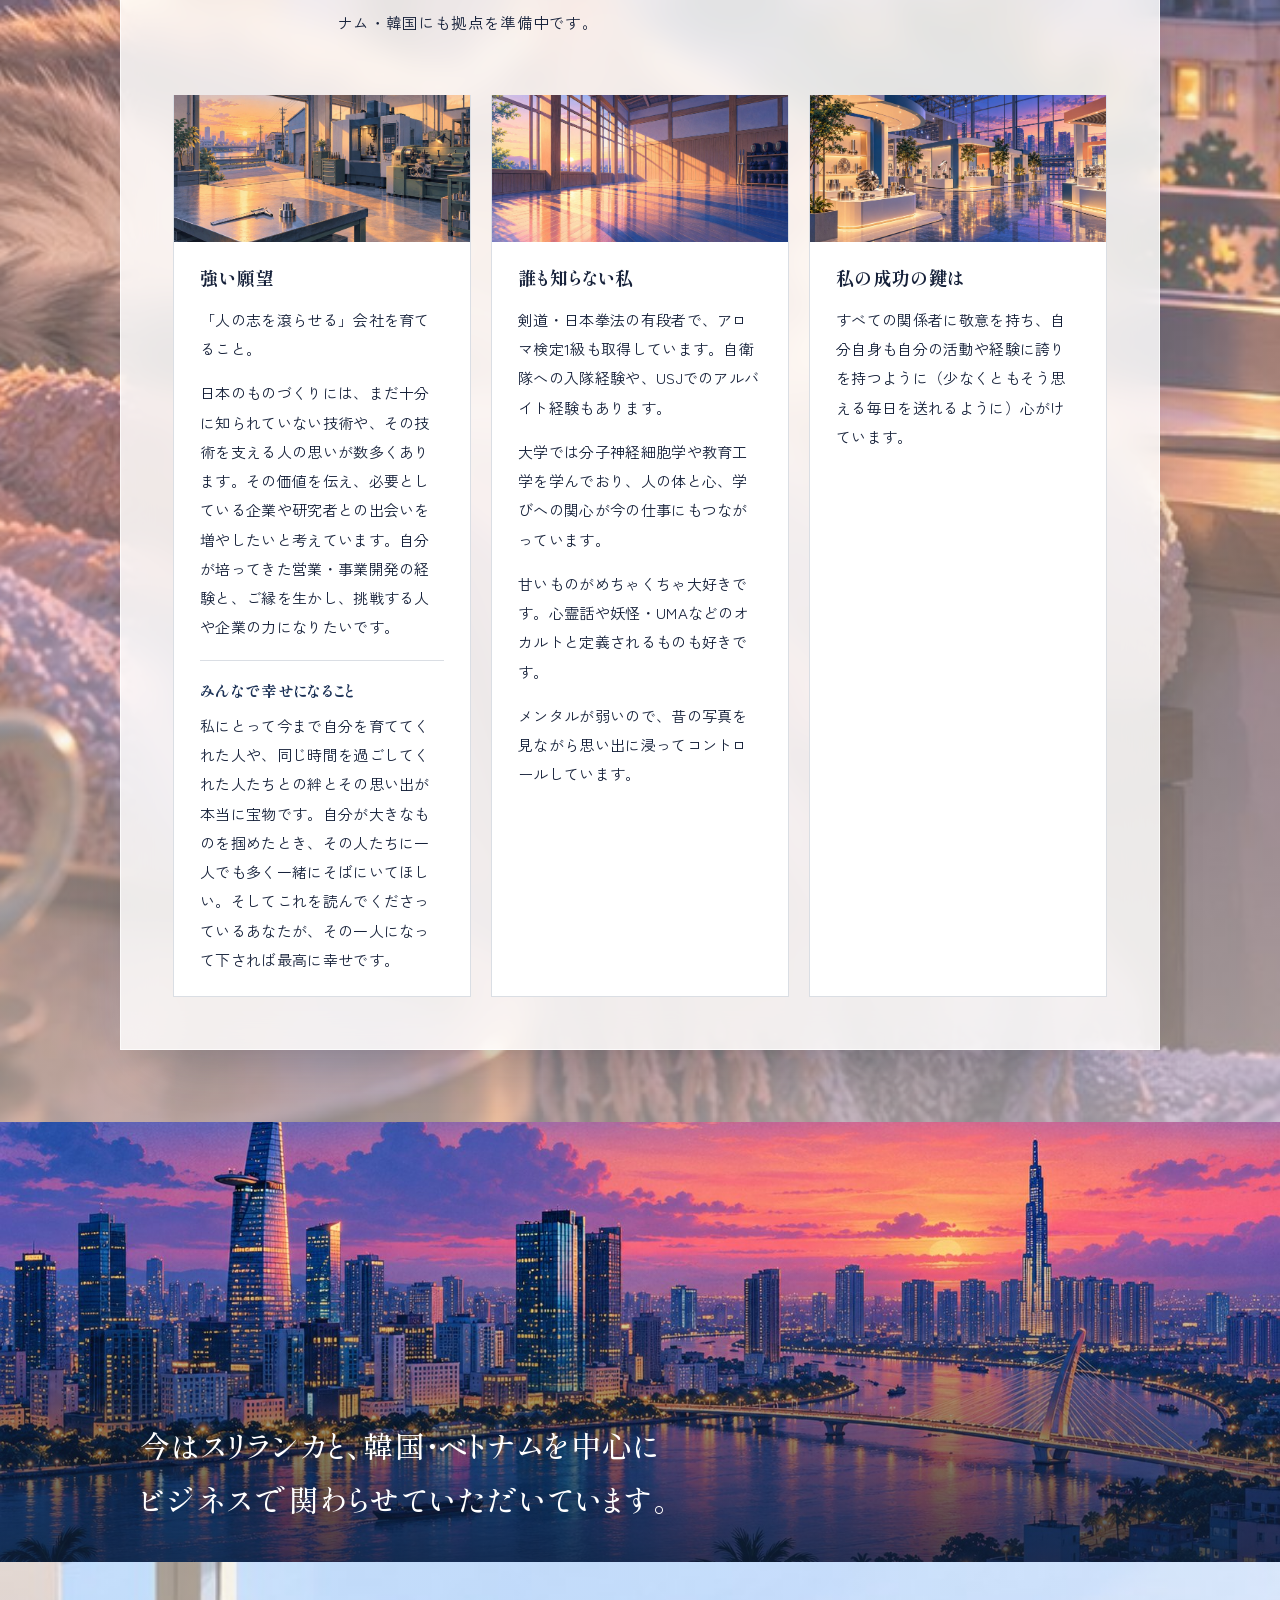
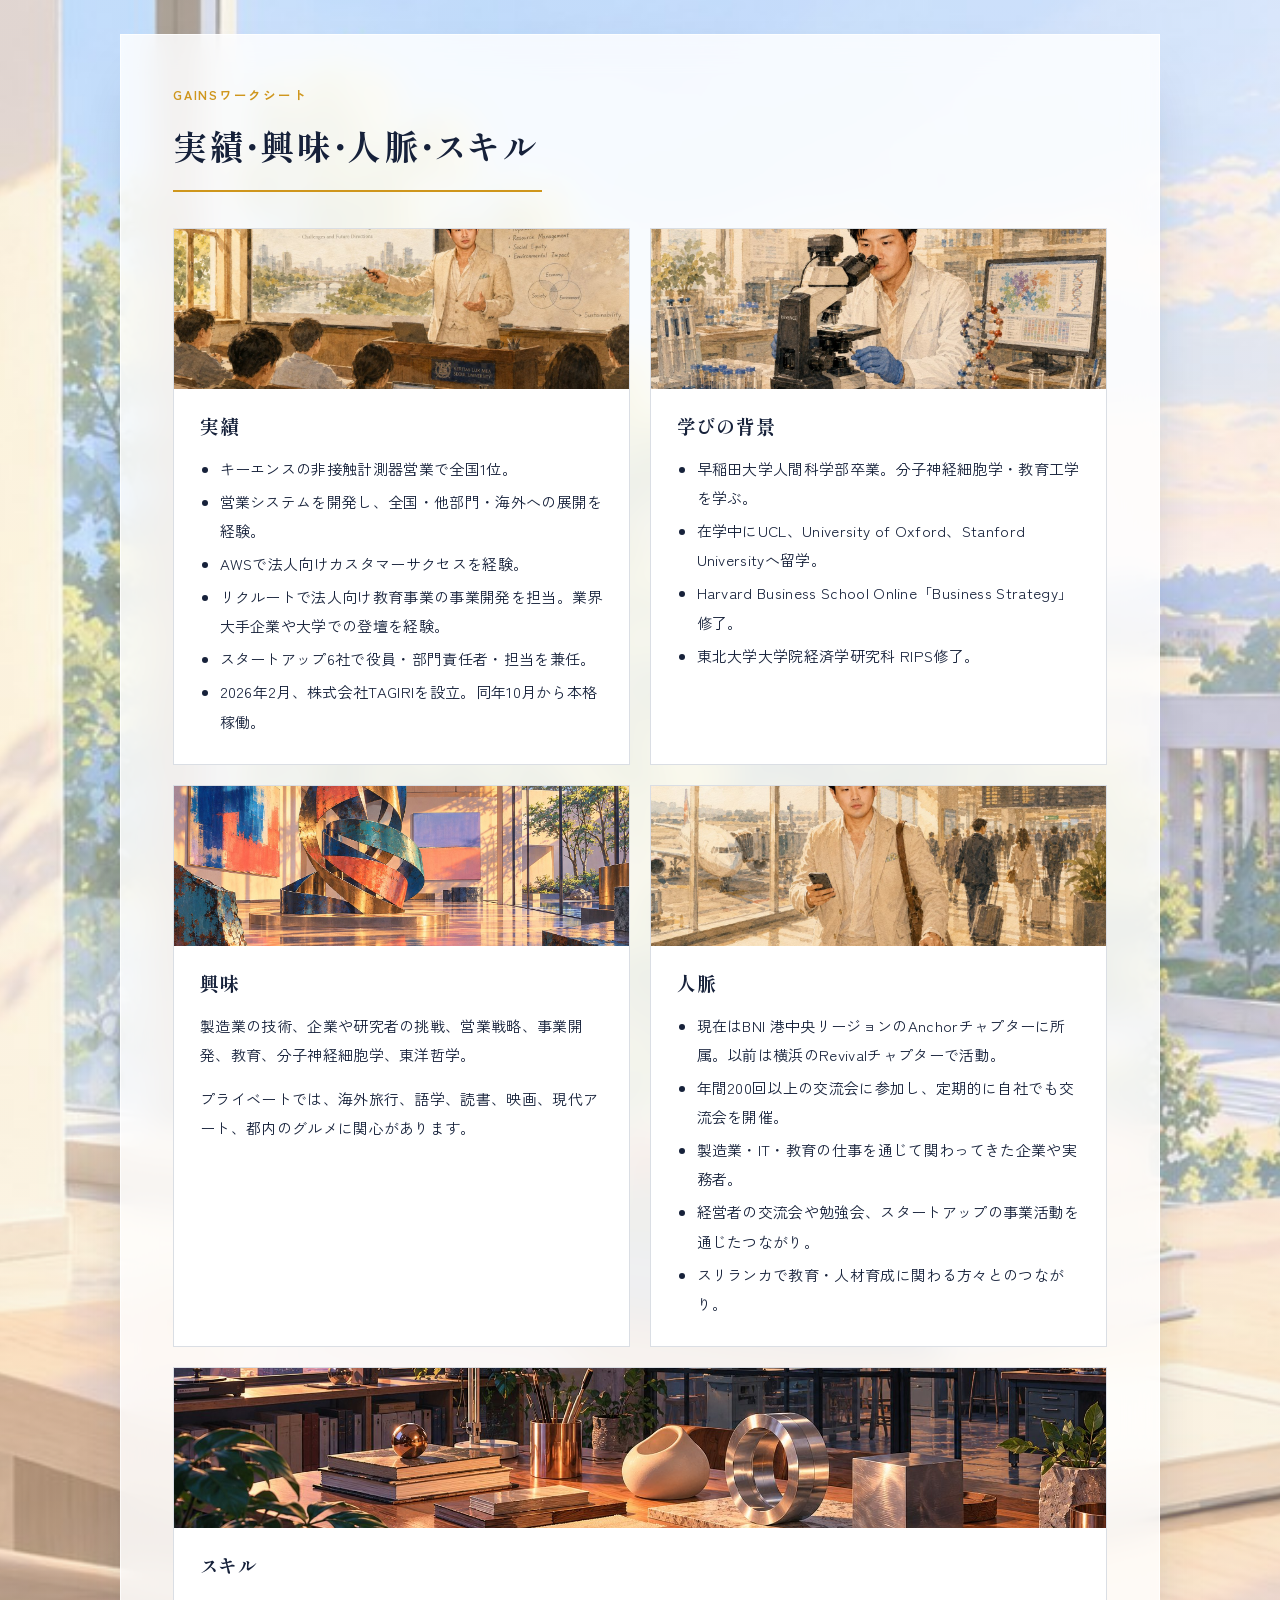
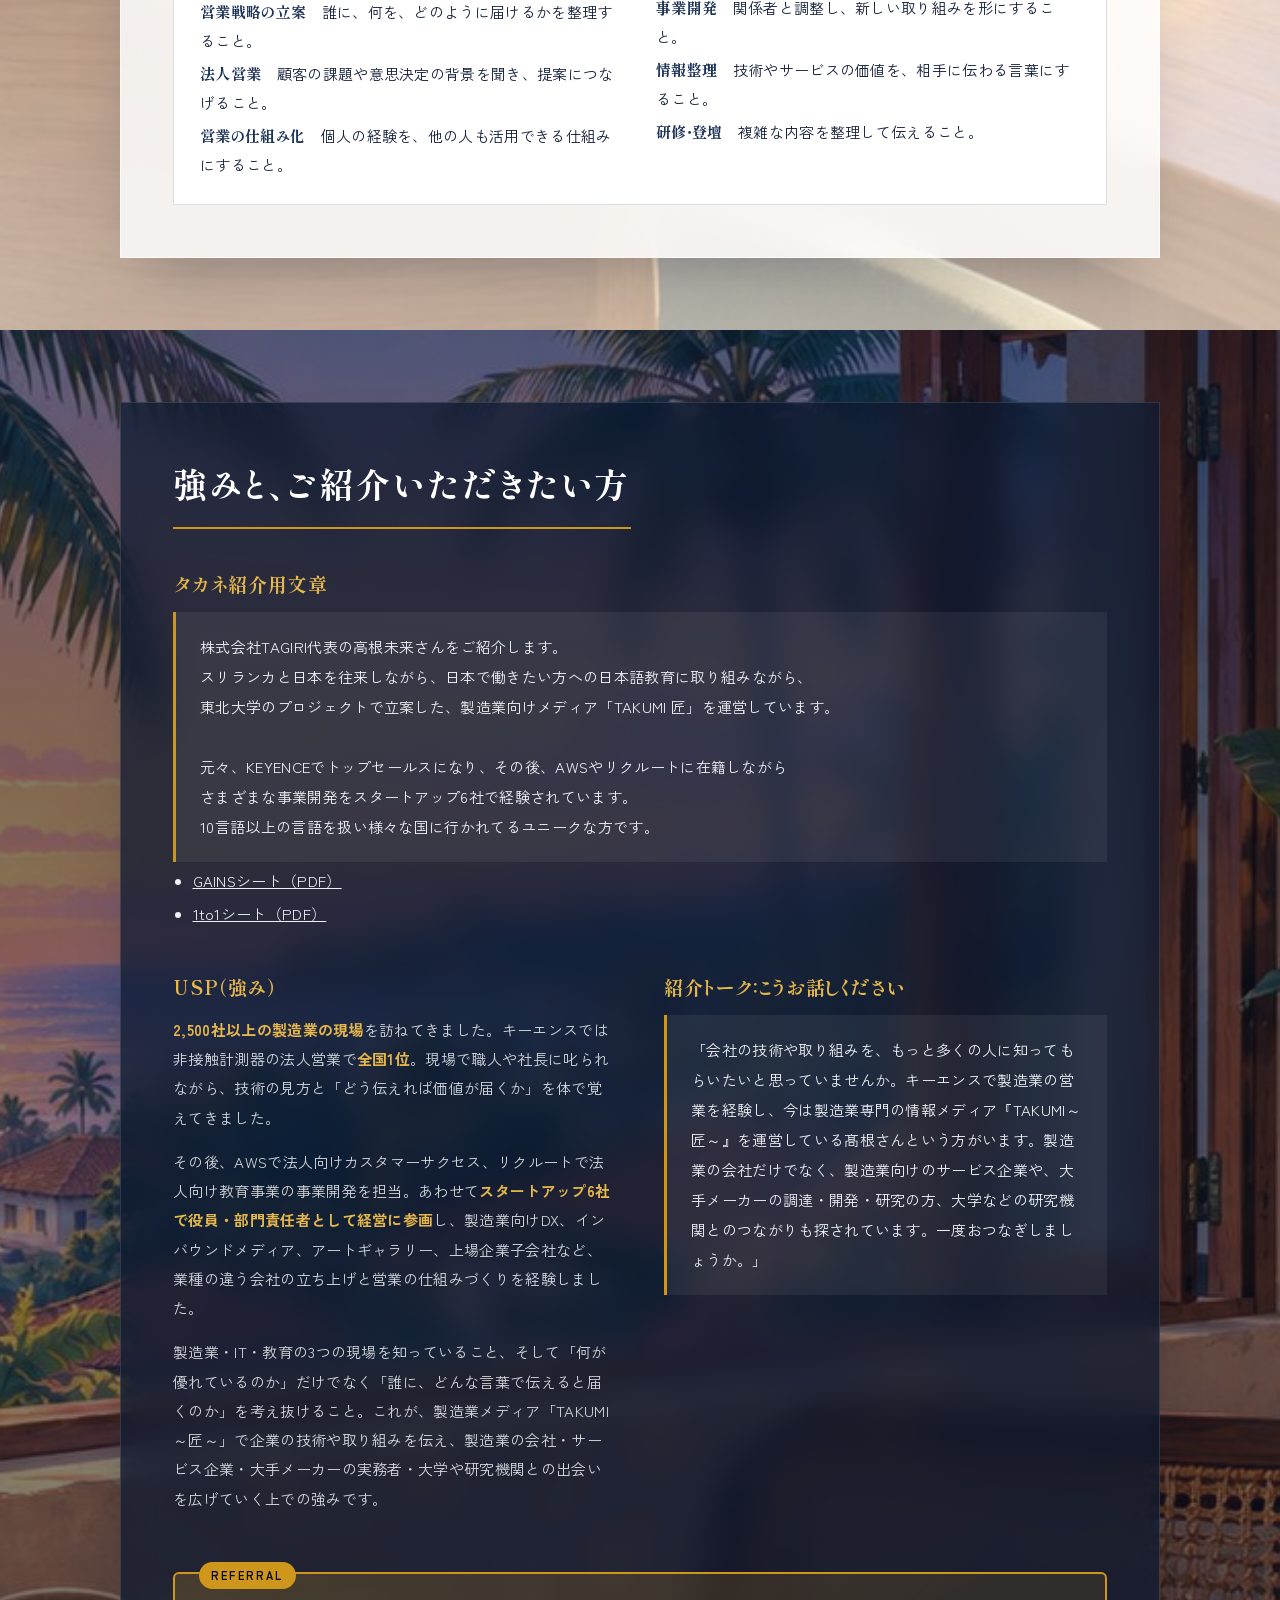
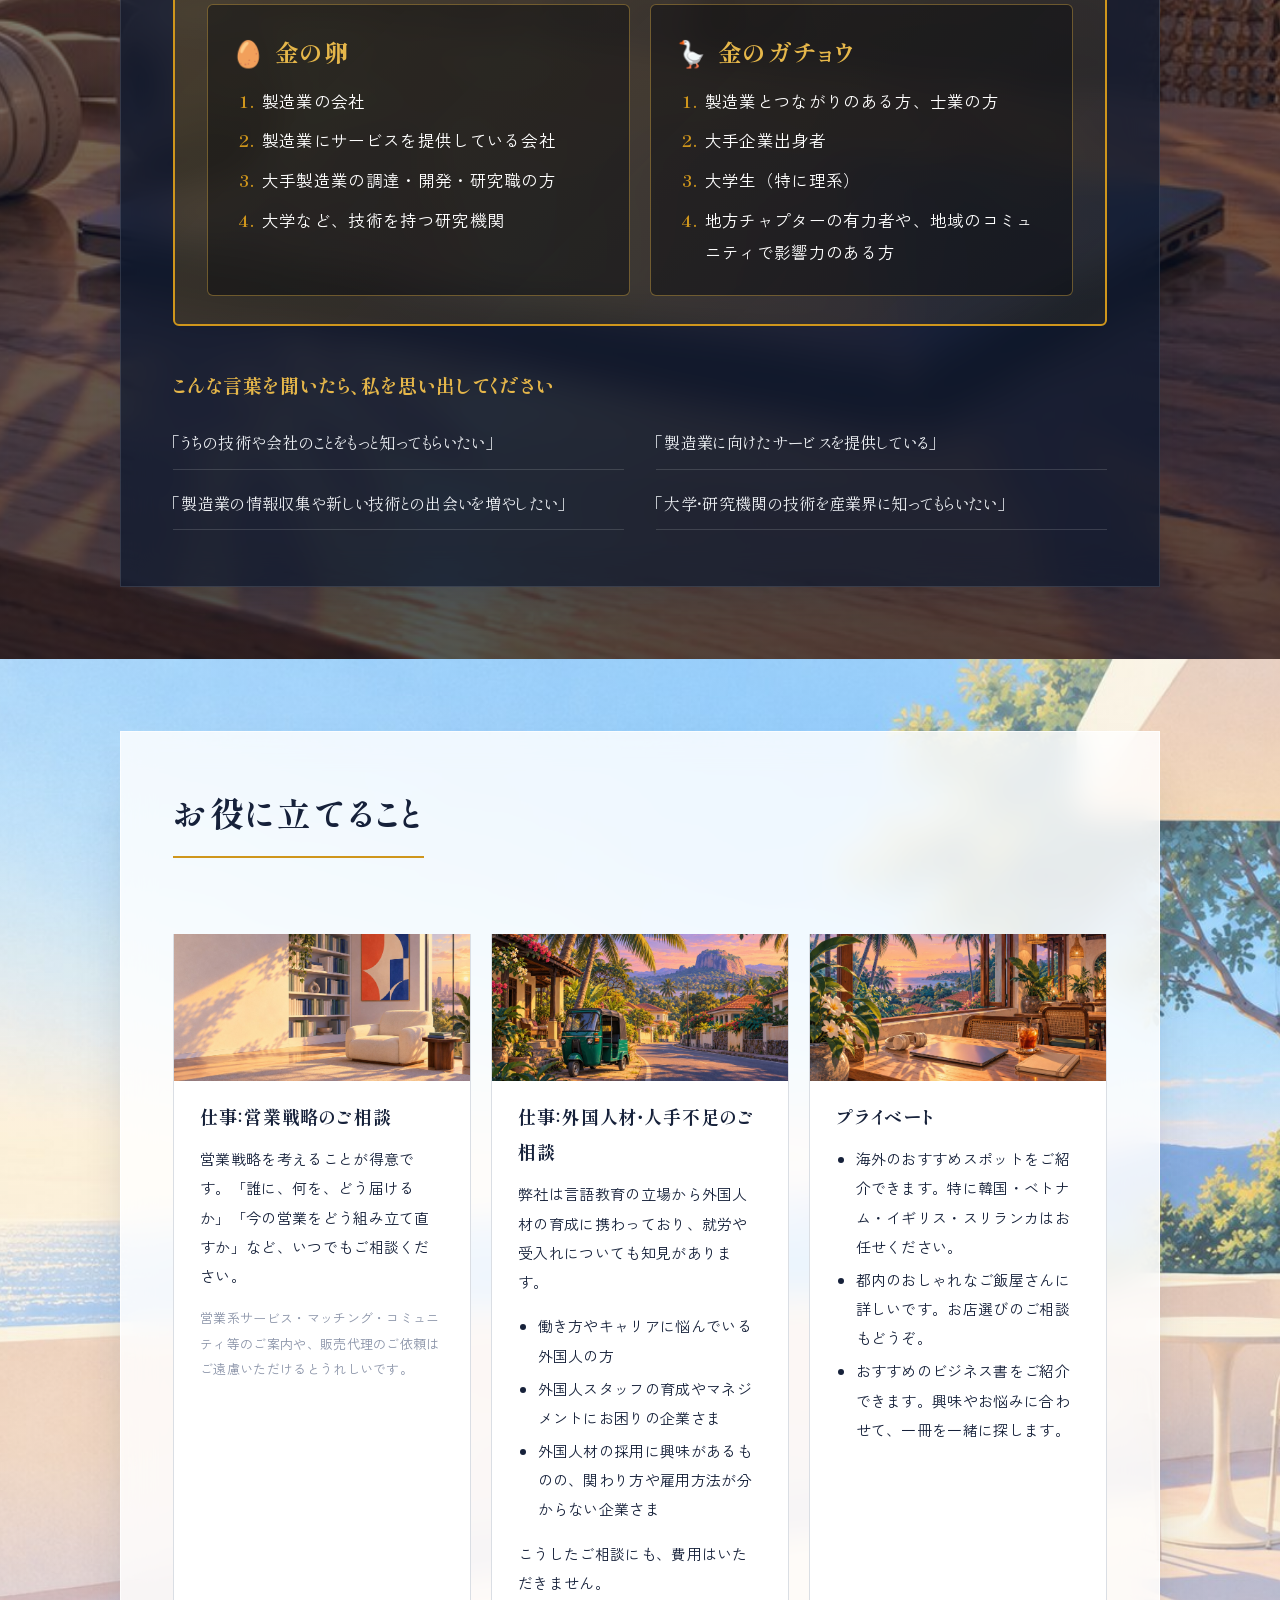
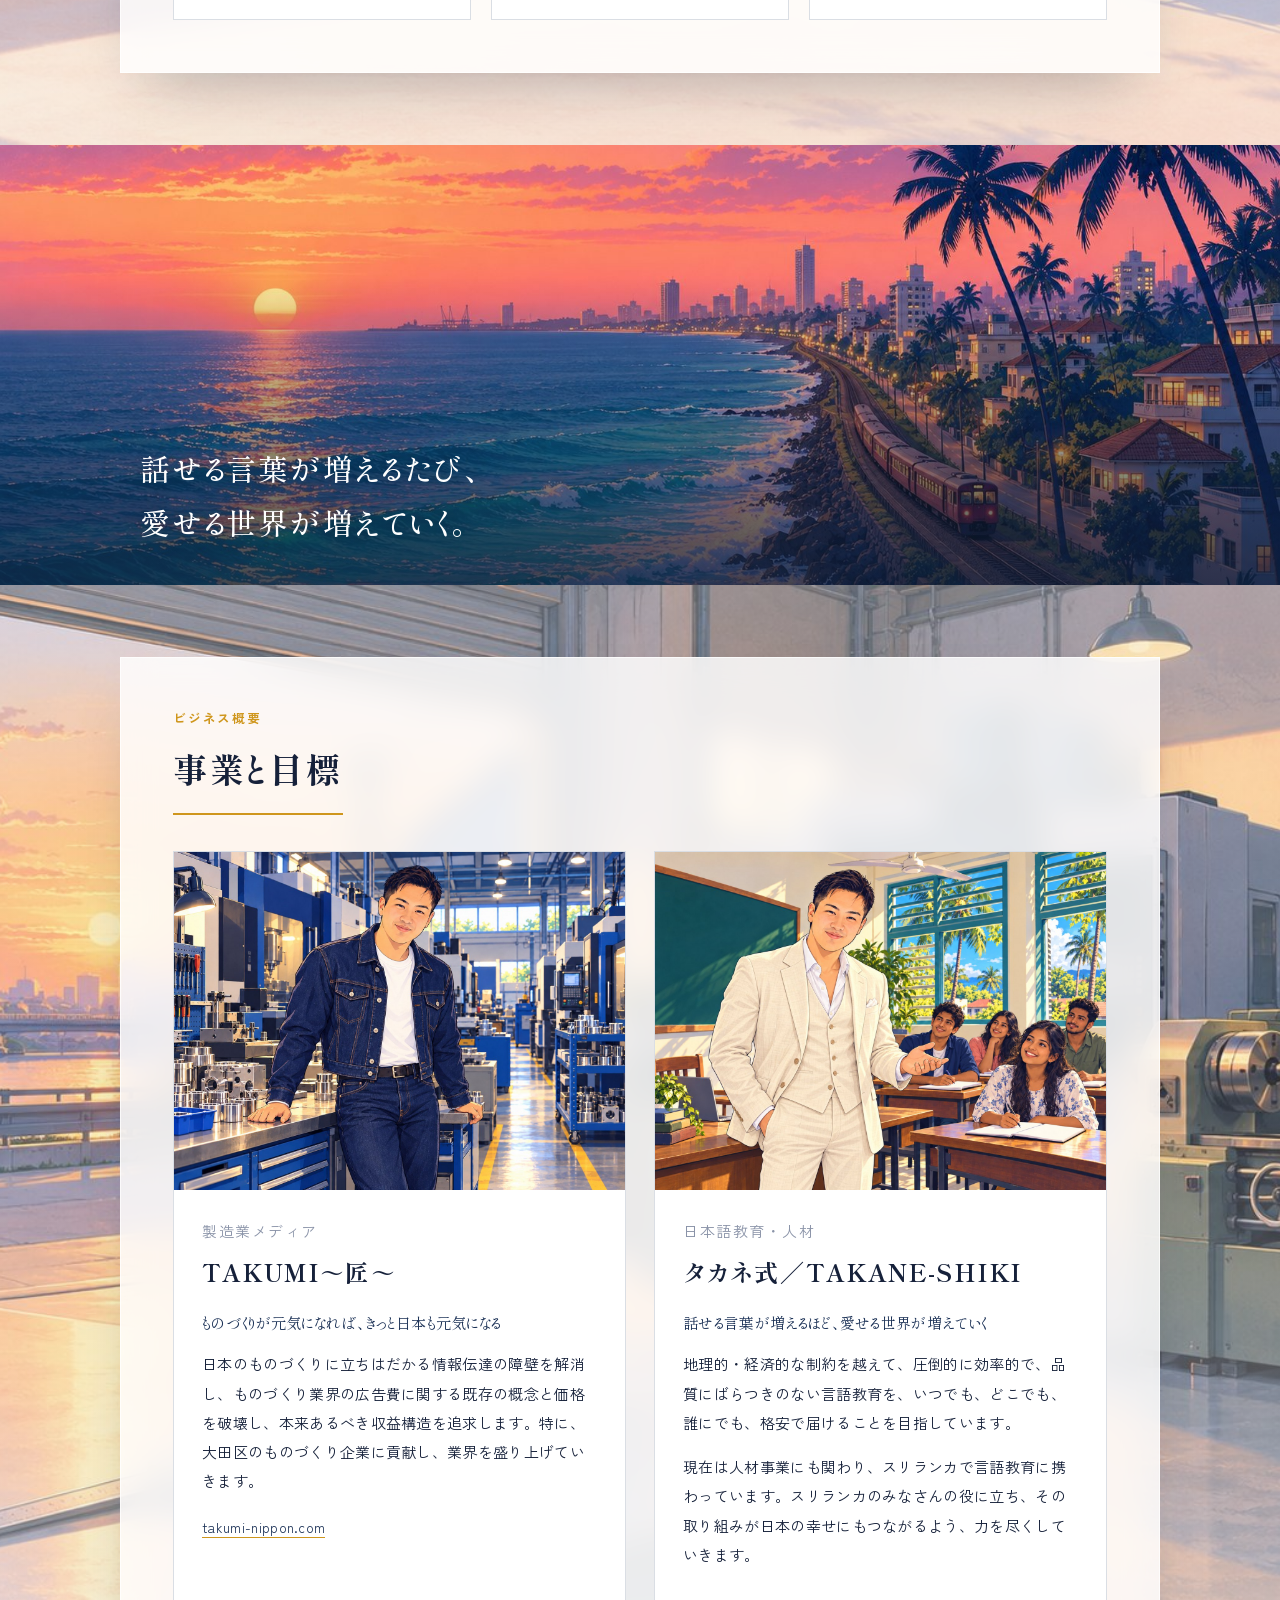
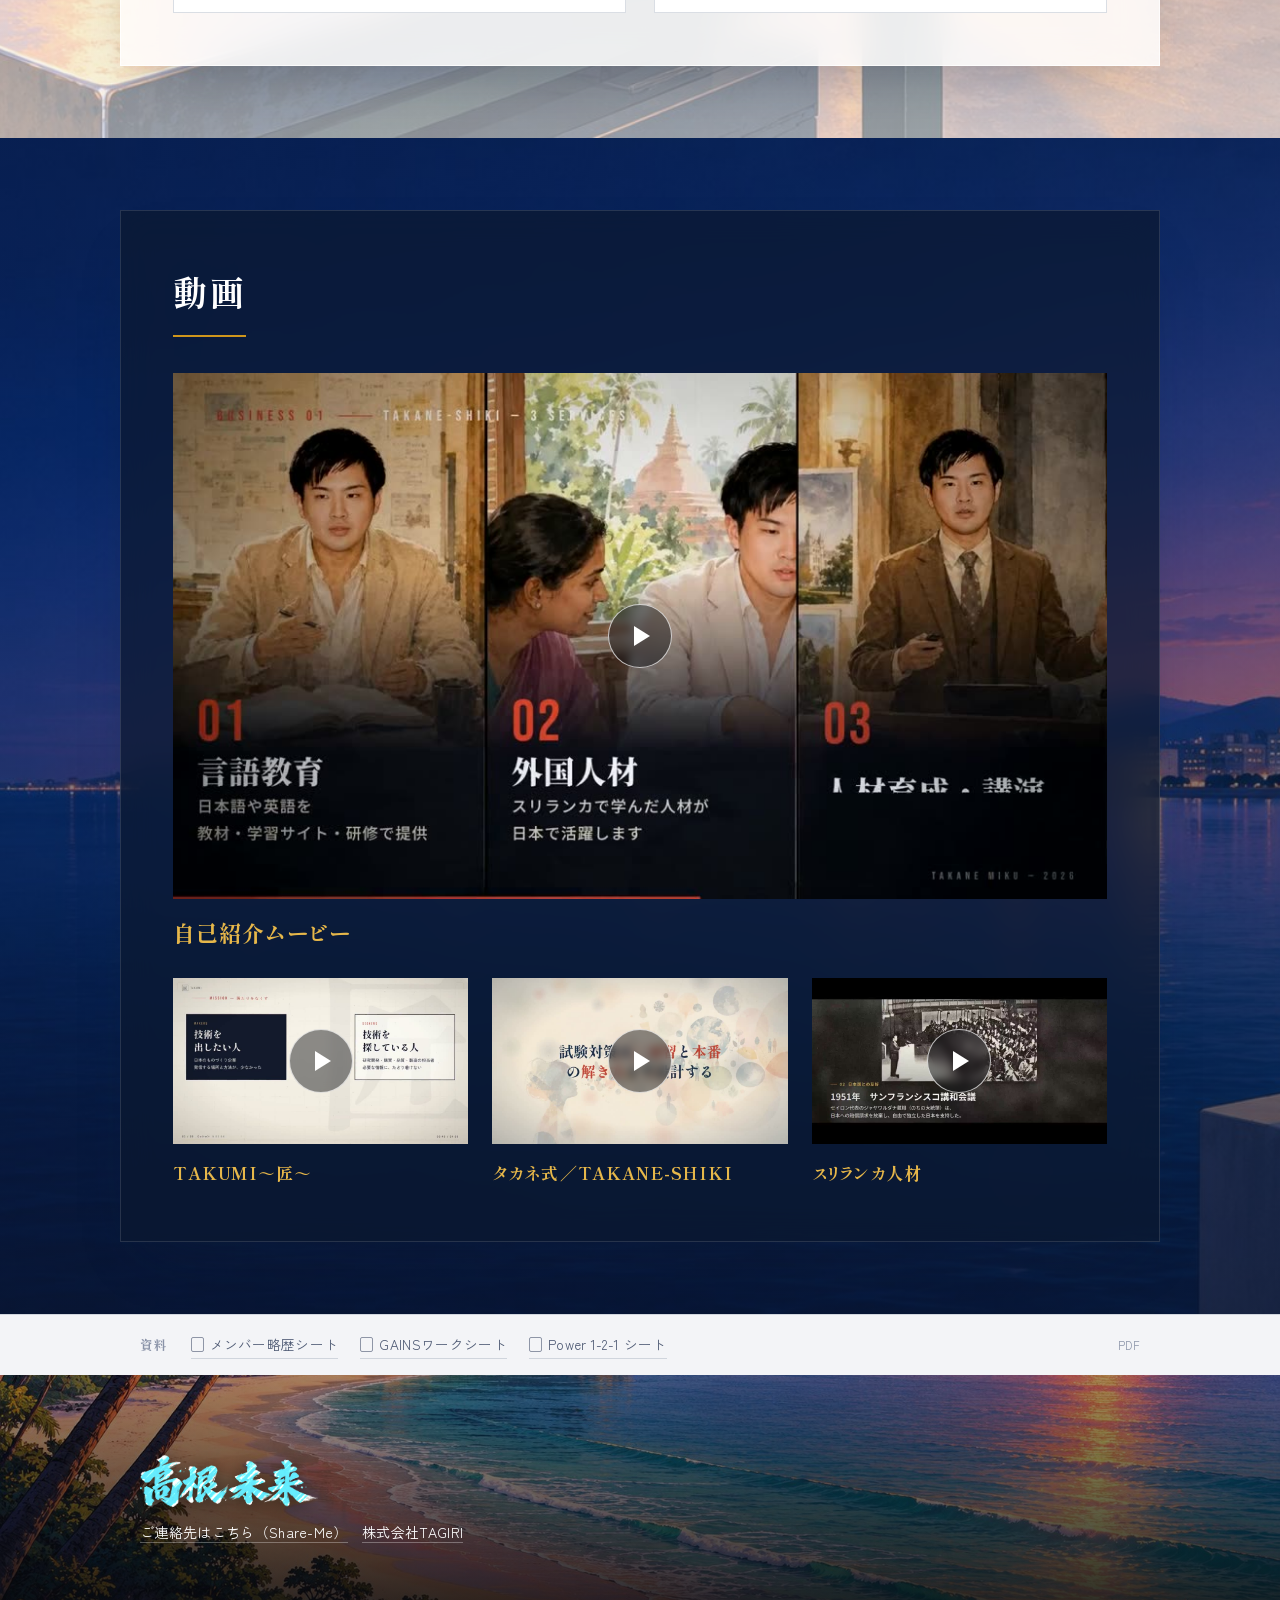
==== commit 99f173b7: "Update profile location and remove note" ====
--- a/index.html
+++ b/index.html
@@ -113,6 +113,7 @@
       <dl class="facts rv">
         <div><dt>事業名</dt><dd>株式会社TAGIRI<br>製造業の常設オンライン展示場「匠 TAKUMI」<br><a class="textlink" href="https://takumi-nippon.com/" target="_blank" rel="noopener">takumi-nippon.com</a></dd></div>
         <div><dt>専門分野</dt><dd>製造業の会社の技術を、1社ずつ記事にして載せているサイトです。<br>展示会は3日で終わりますが、匠は1年中開いています。加工方法・材質・公差・ロット・納期から探せるので、「この加工、どこに頼める？」にすぐ答えが出ます。<br>読むのは無料。載せた会社にも、読んだ人にも、こちらから営業はしません。<br>技術記事のほかに、製造業向けのDX・品質・調達の情報、製造業の求人、製造業英語や経営の勉強ページもあります。</dd></div>
+        <div><dt>所在地</dt><dd>東京都/大田区・スリランカ/コロンボ</dd></div>
         <div><dt>経験年数</dt><dd>法人営業・顧客支援・事業開発：2019年から。<br>株式会社TAGIRI：2026年2月設立、同年10月から本格稼働。</dd></div>
         <div><dt>過去の職業と<br>他キャリア</dt><dd>
           <ul>
@@ -178,7 +179,6 @@
           <div class="bh" style="--img:url(../uploads/bg/expo-hall.jpg)"></div>
           <h3>私の成功の鍵は</h3>
                               <p>すべての関係者に敬意を持ち、自分自身も自分の活動や経験に誇りを持つように（少なくともそう思える毎日を送れるように）心がけています。</p>
-          <p class="note">一方で自力でビジネスをしていると、不埒・横柄・不潔・危険な誘いや人との出会いも少なくありません。申し訳ありませんが、そのような類のものには毅然とした態度で臨ませていただきます。</p>
         </div>
       </div>
     </div>
